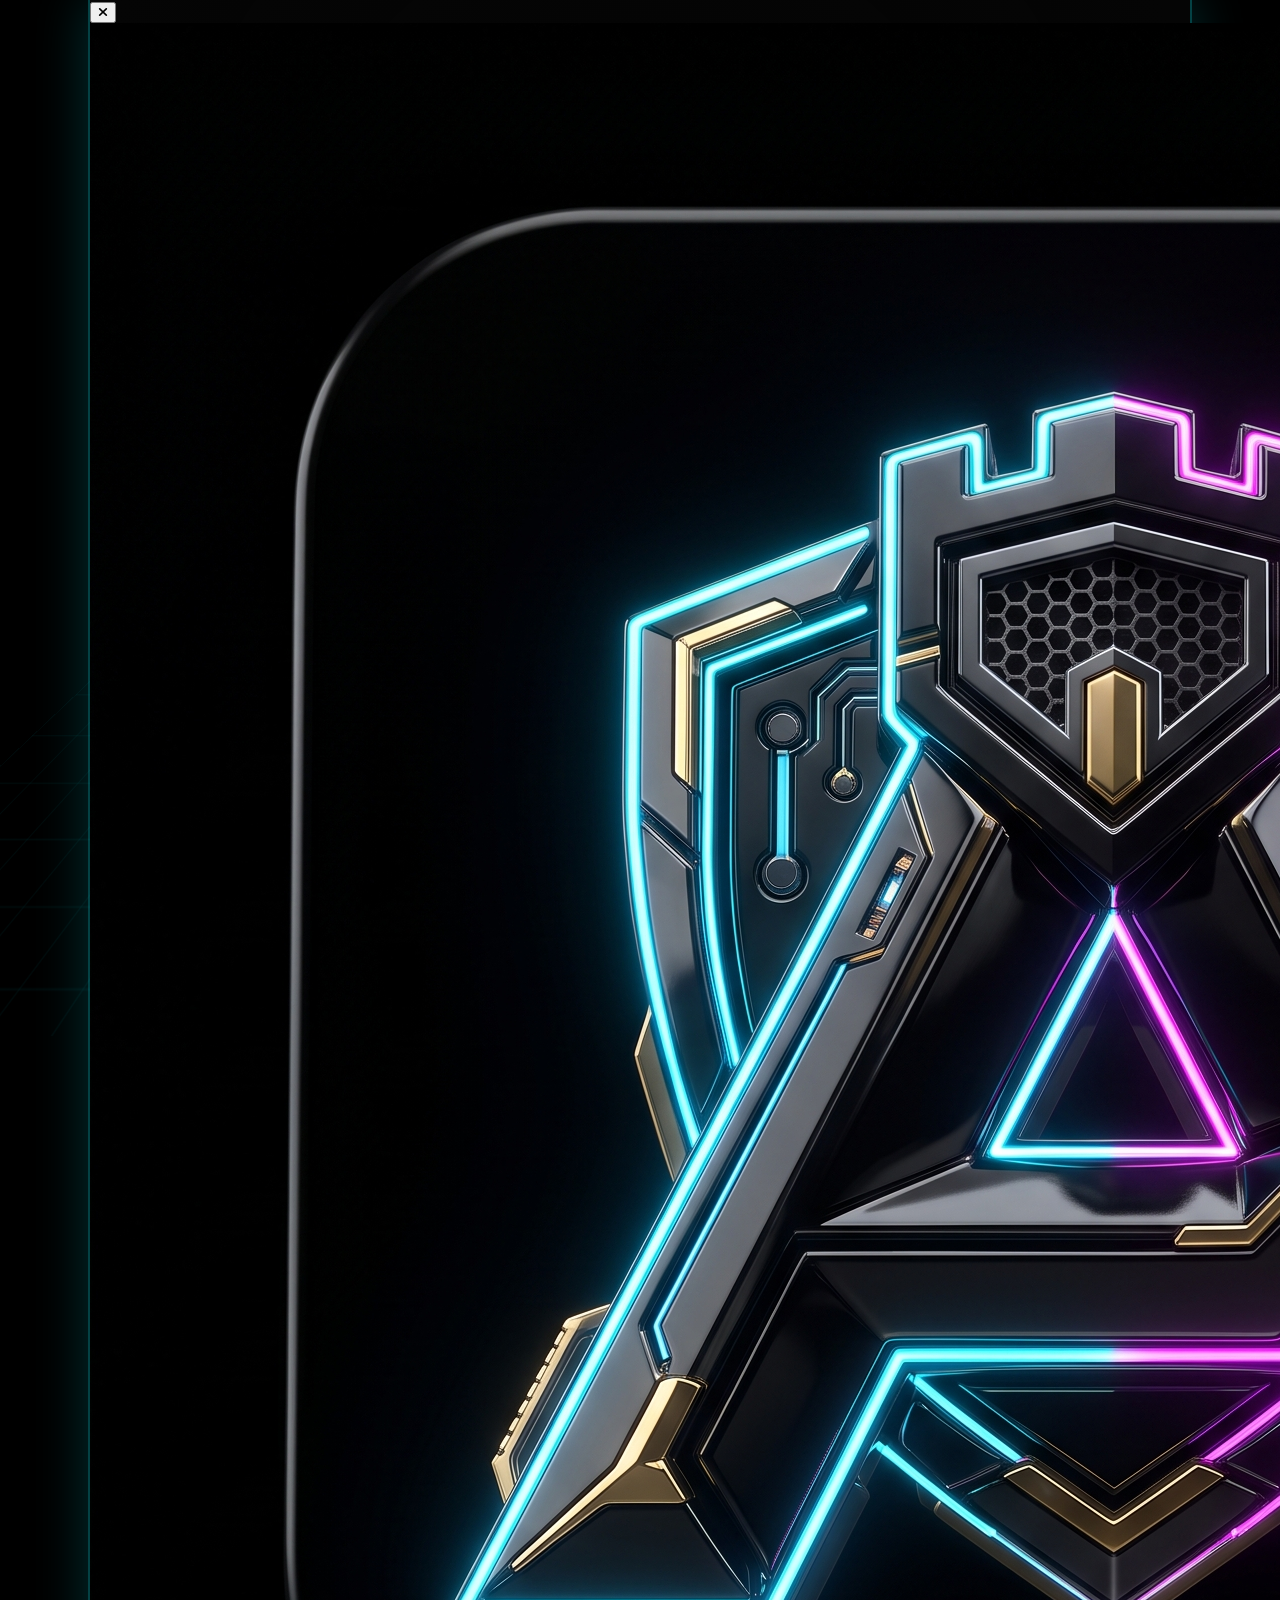
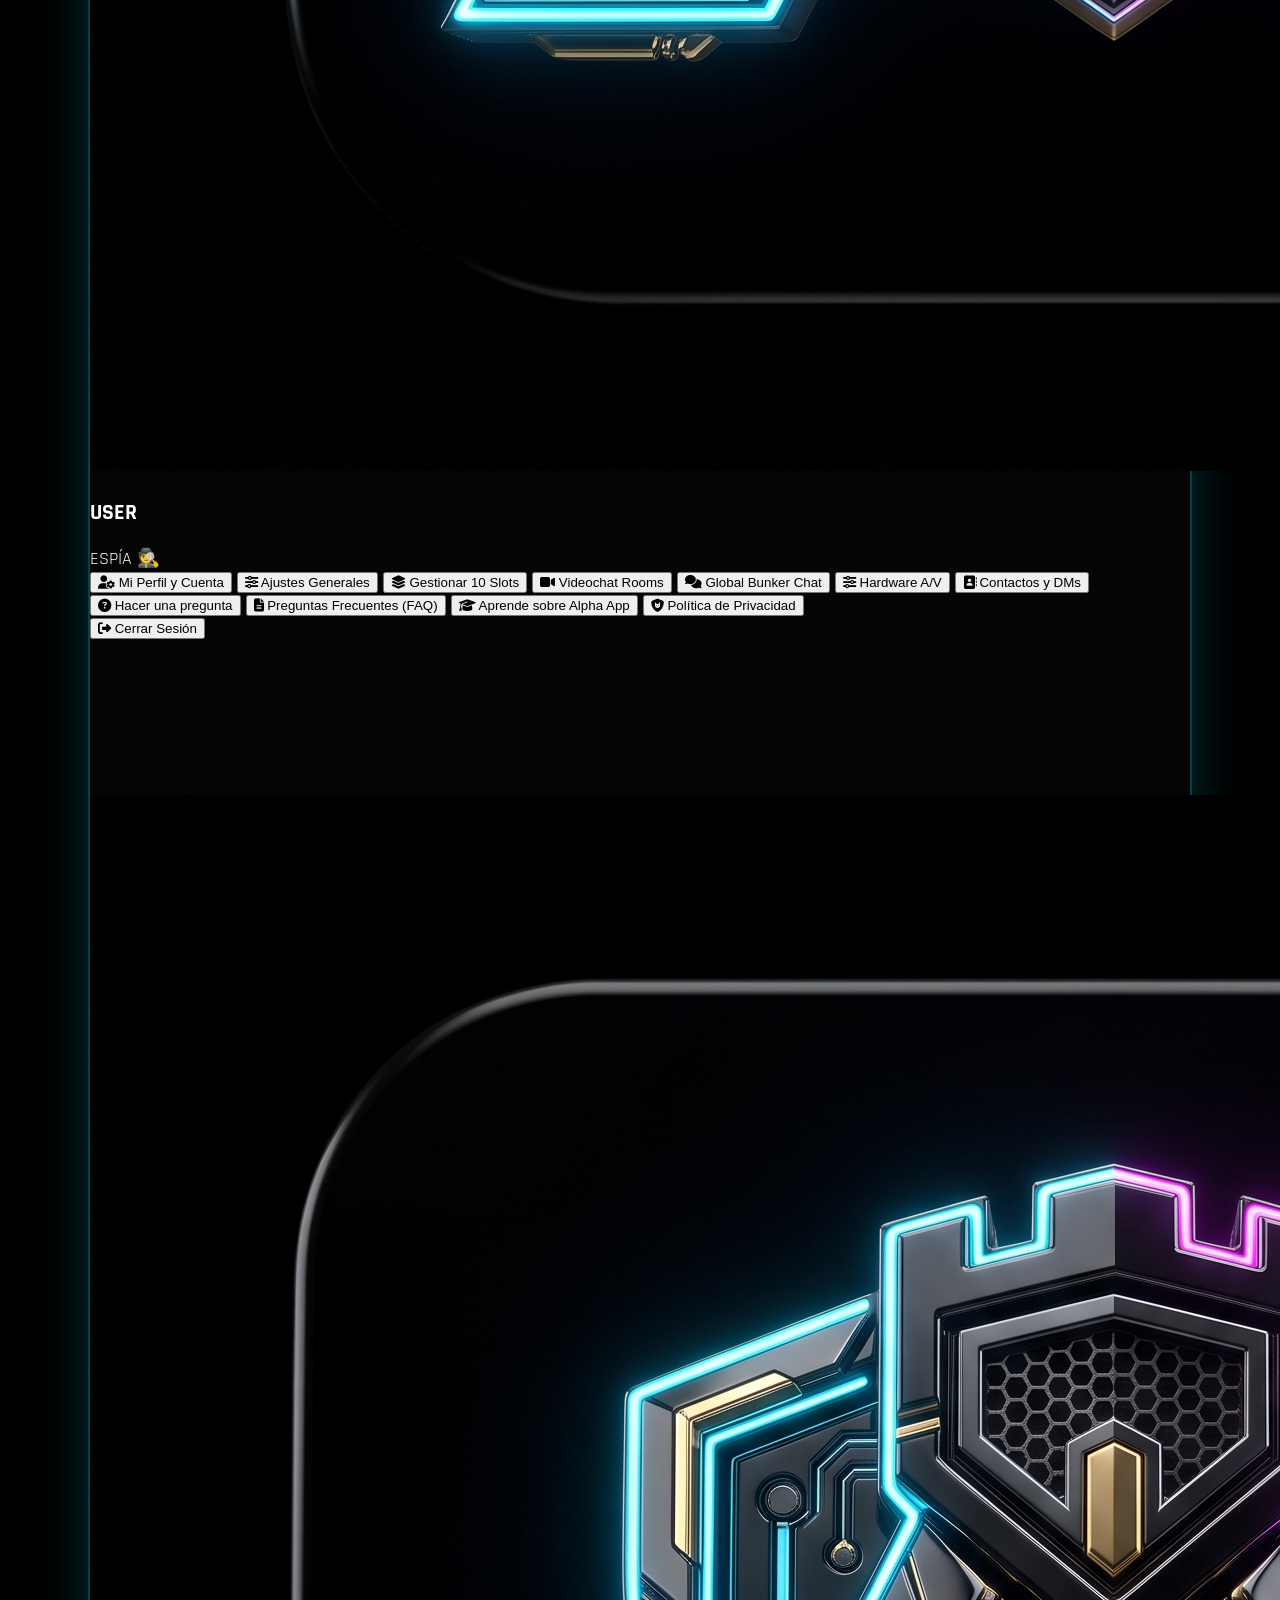
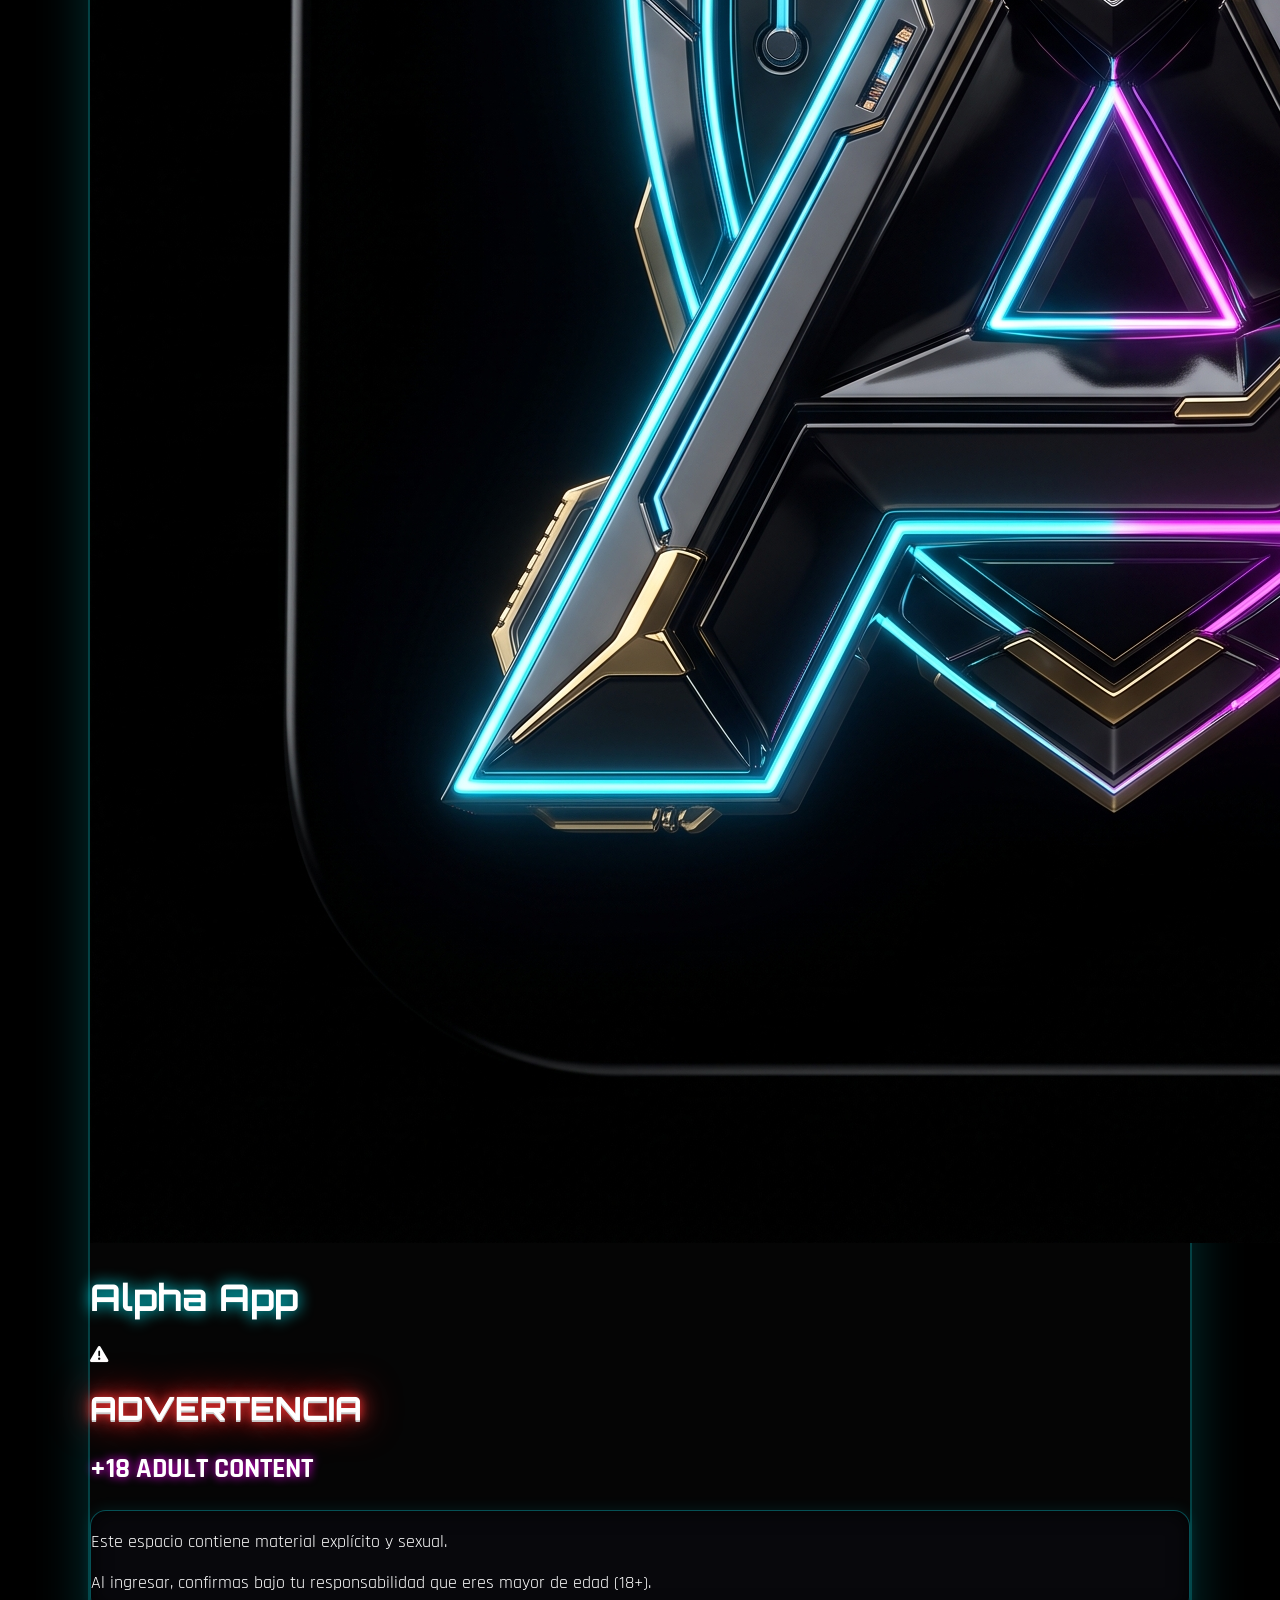
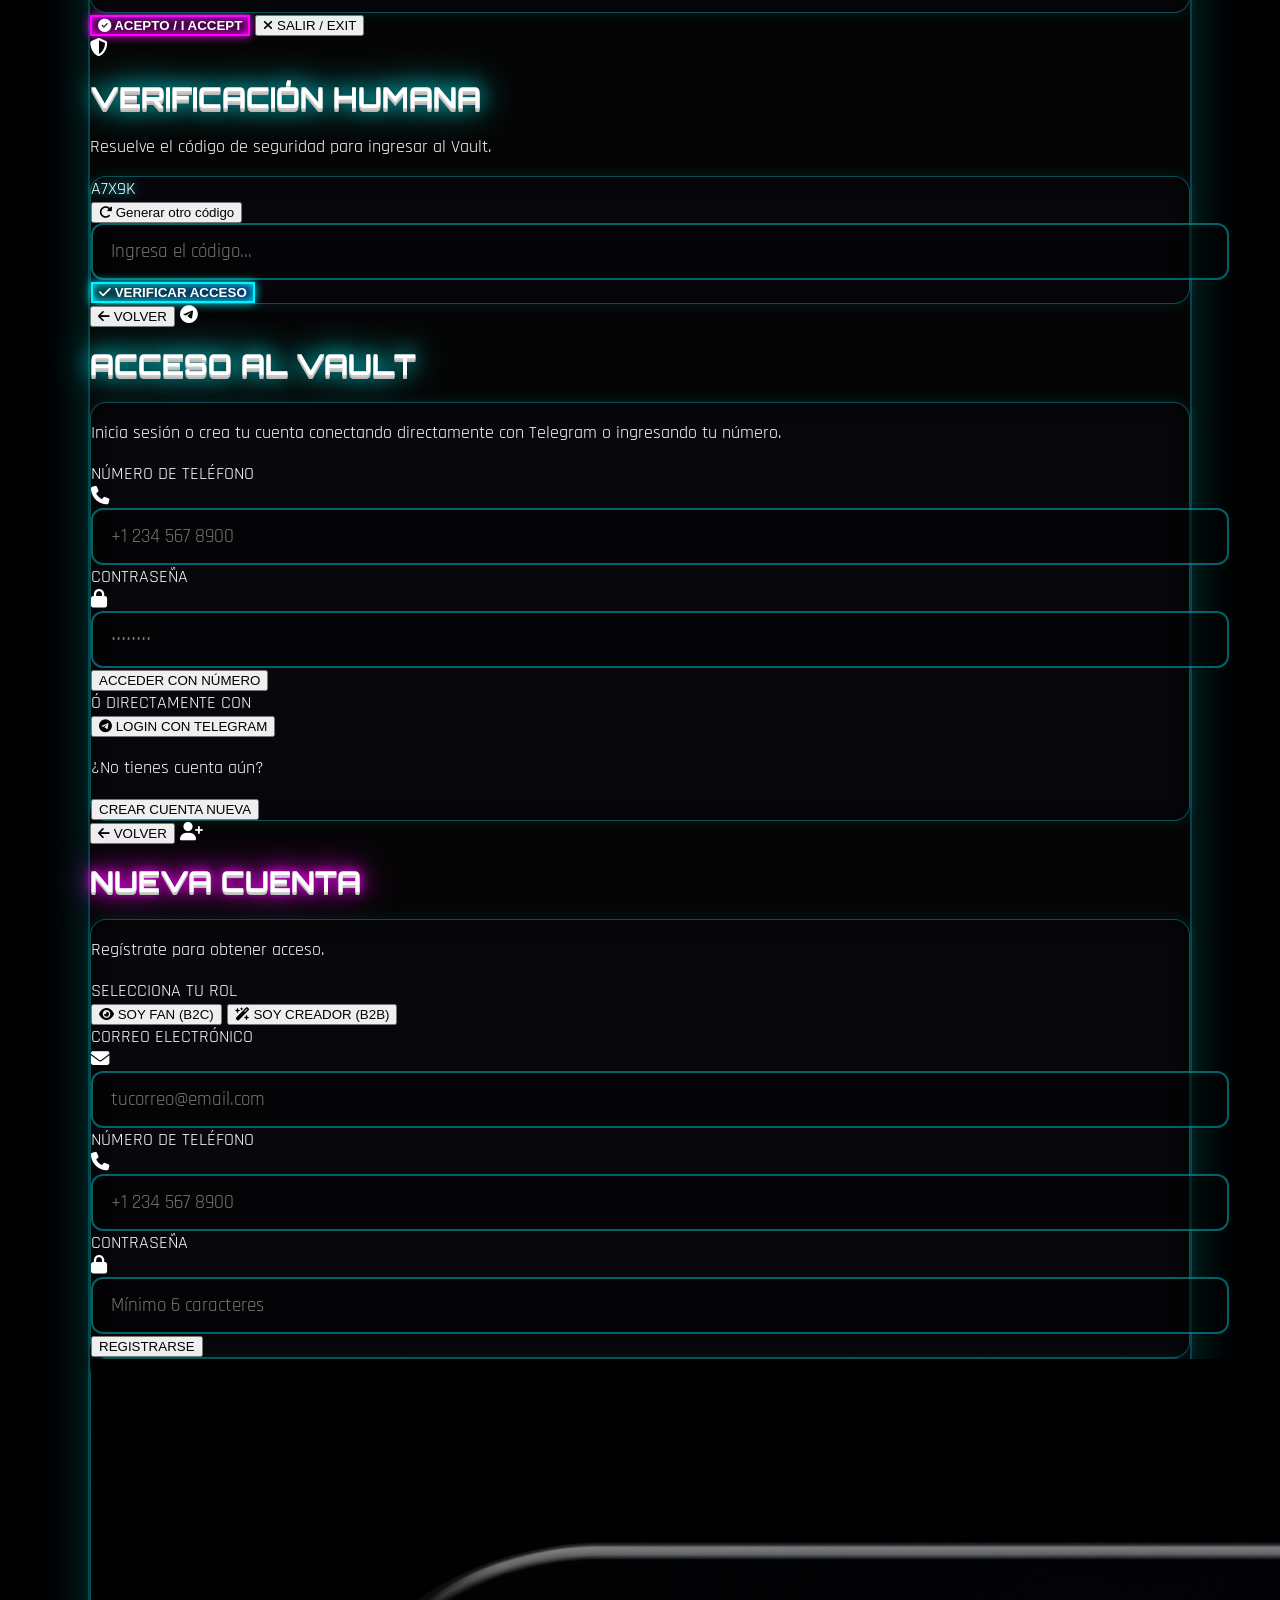
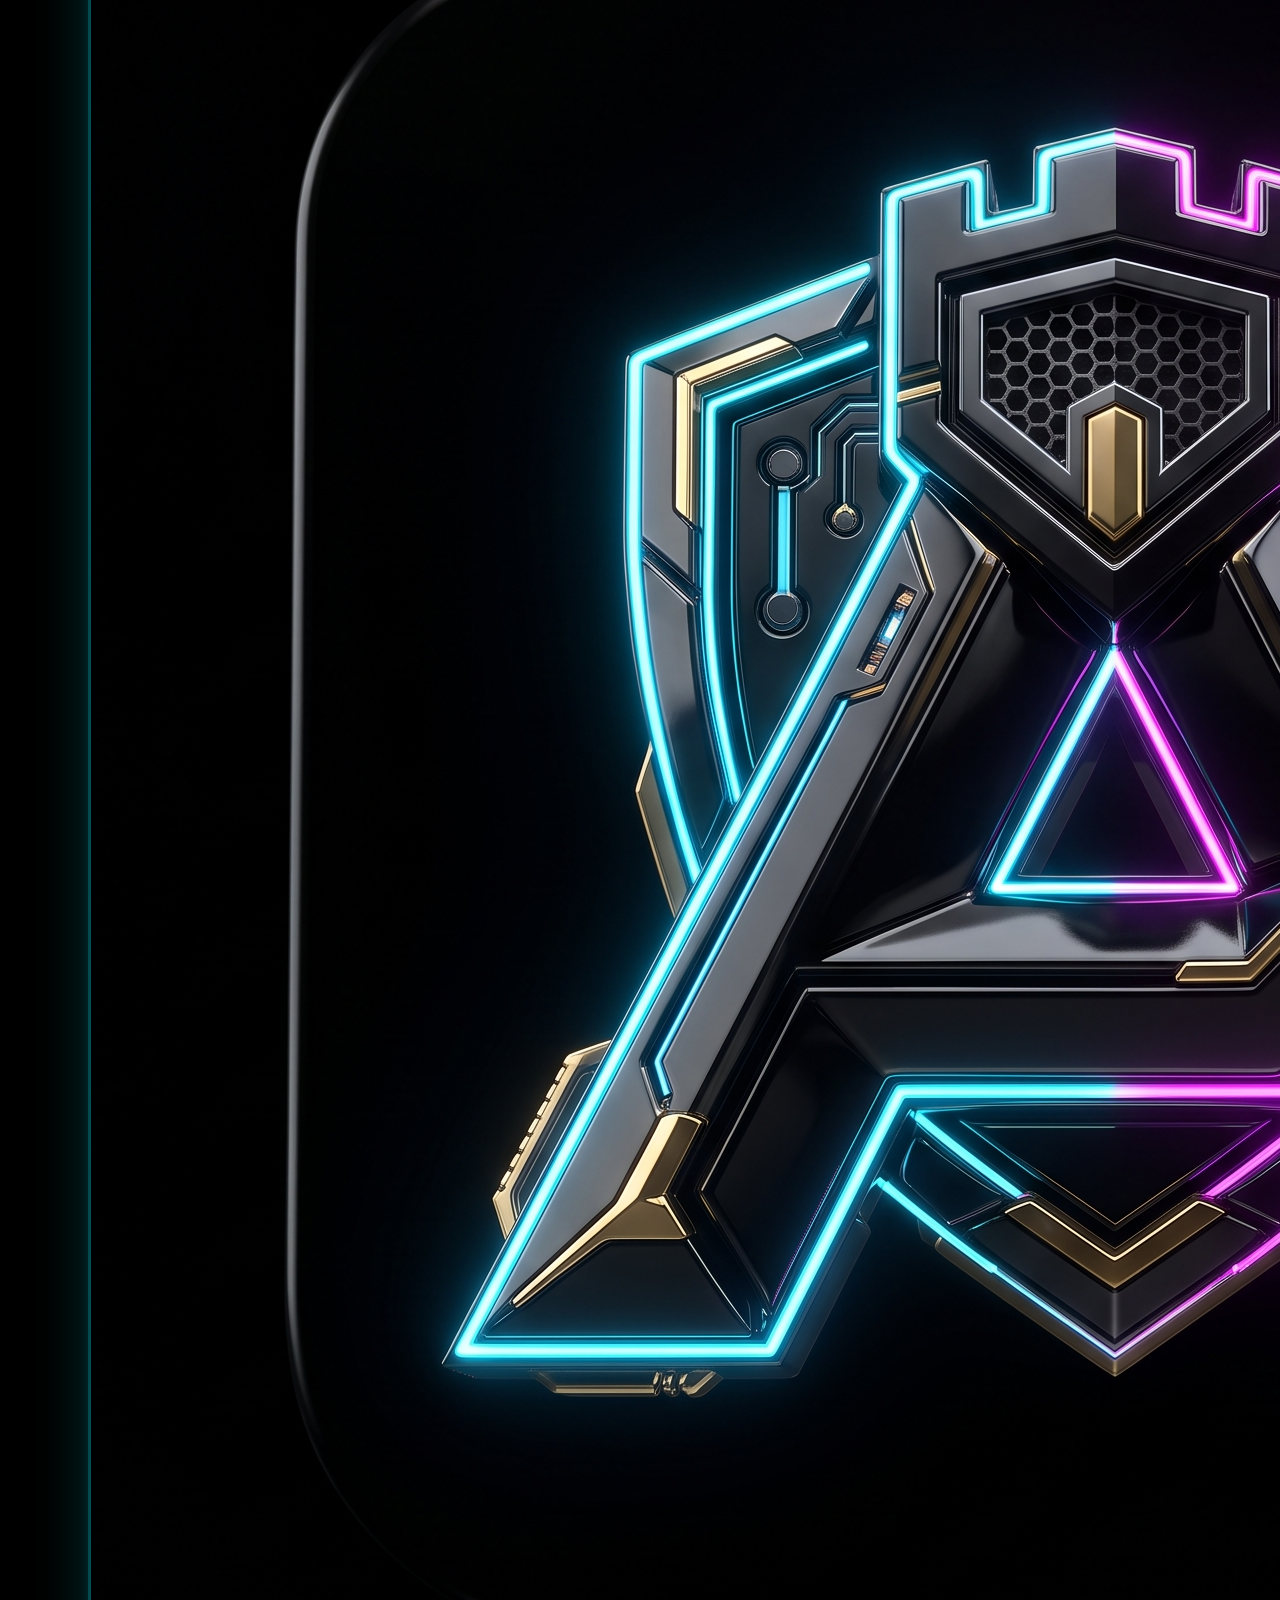
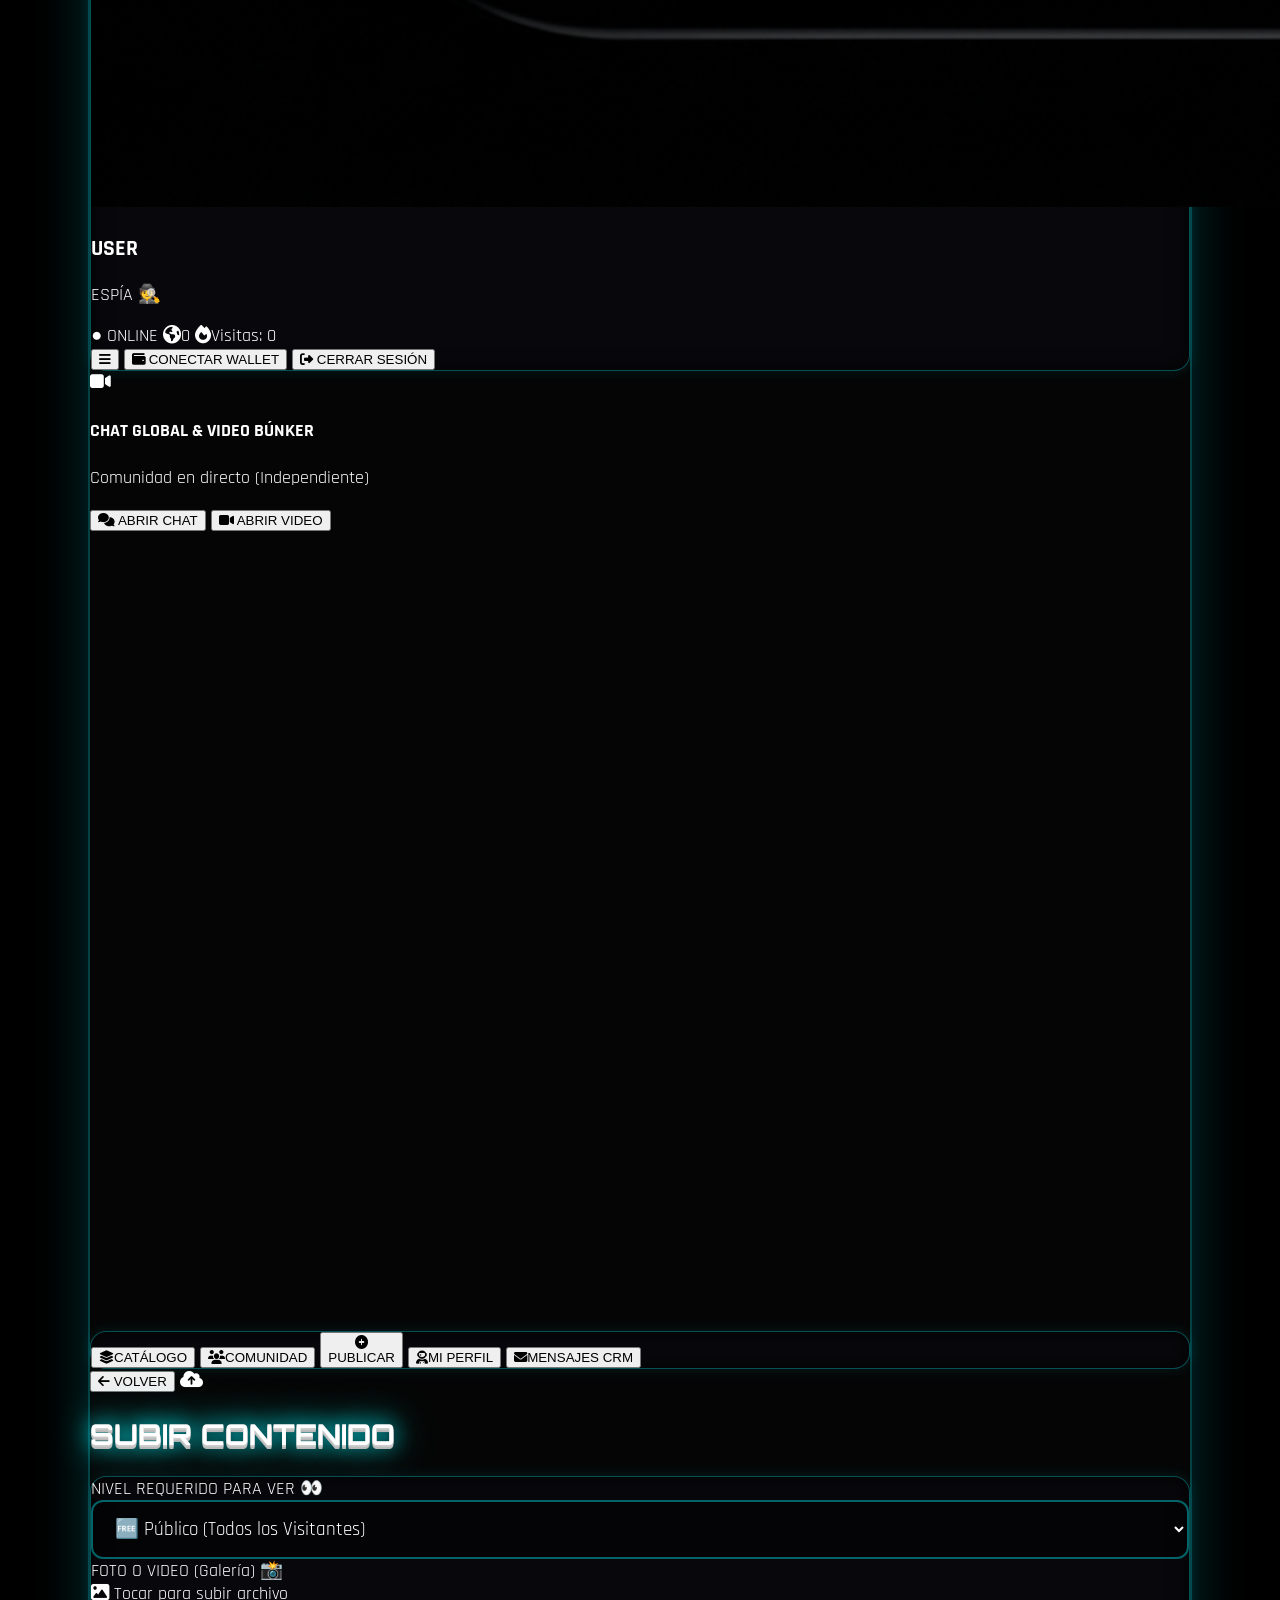
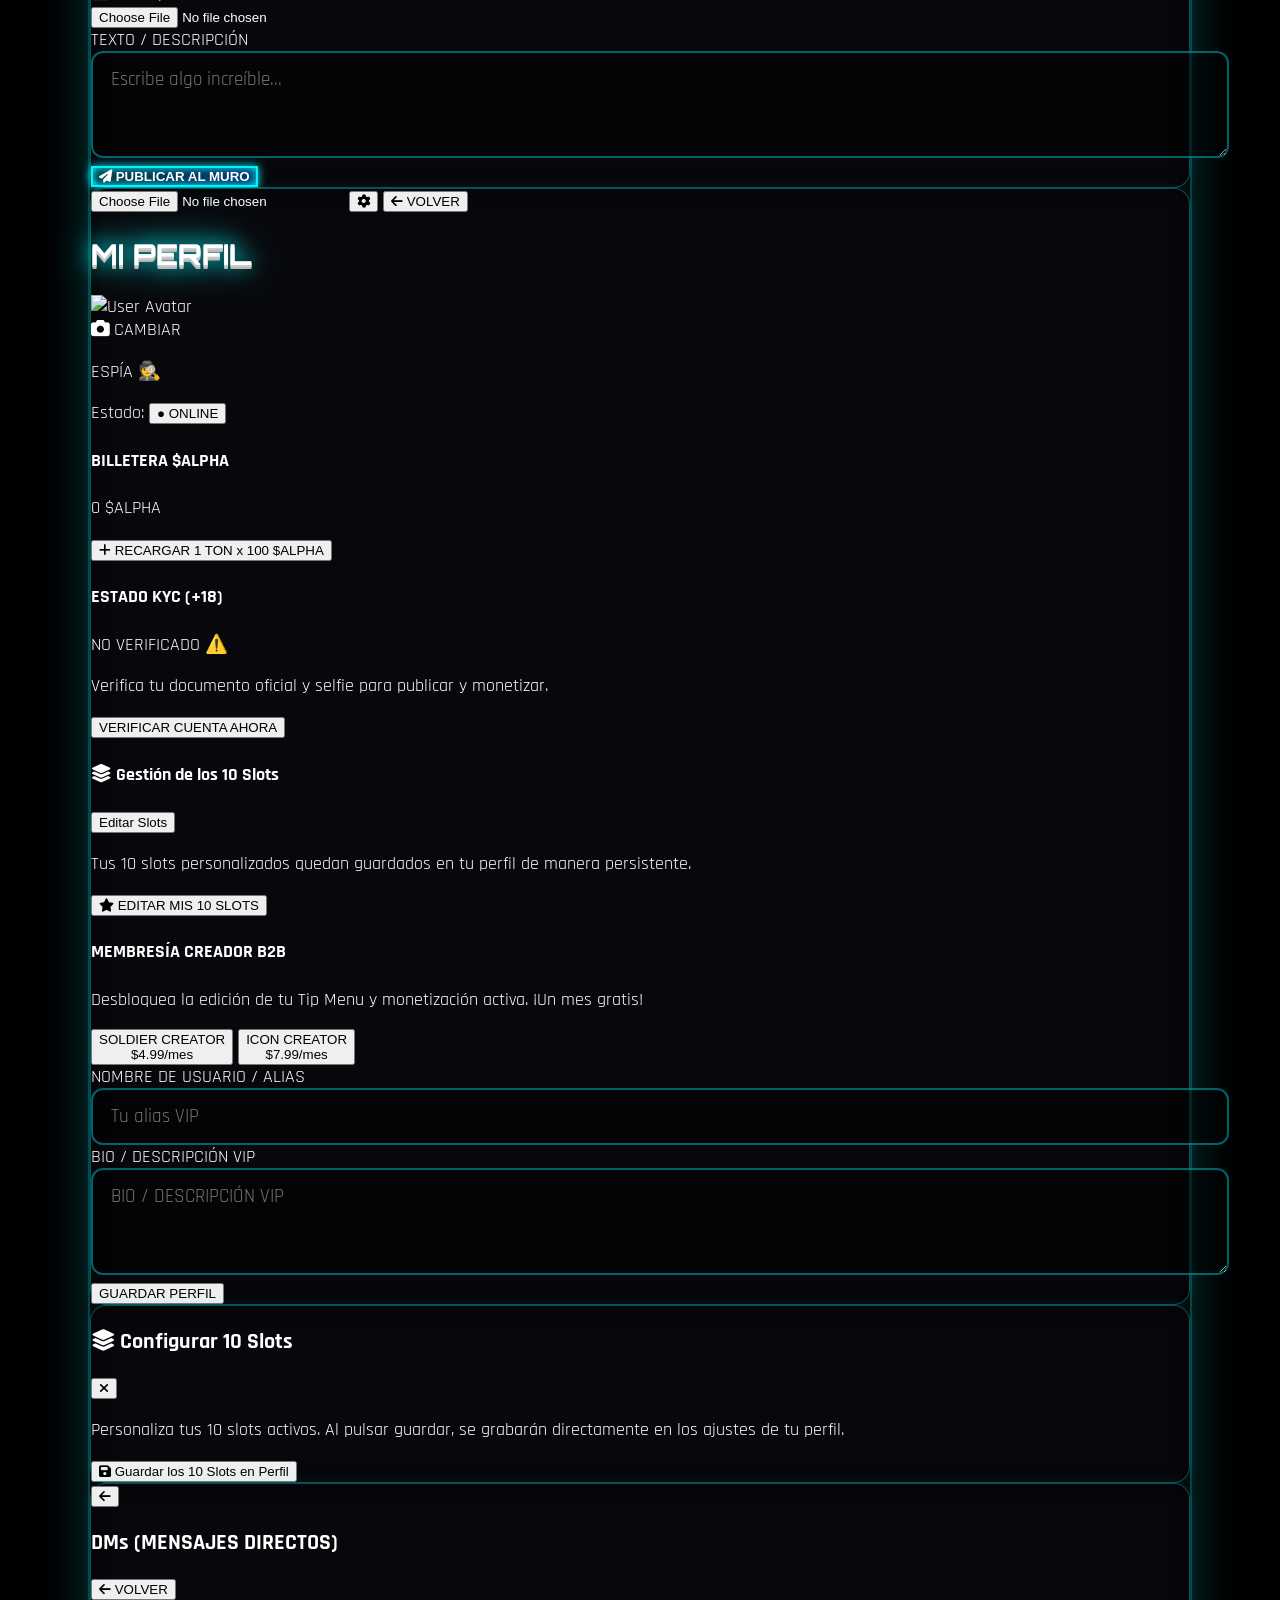
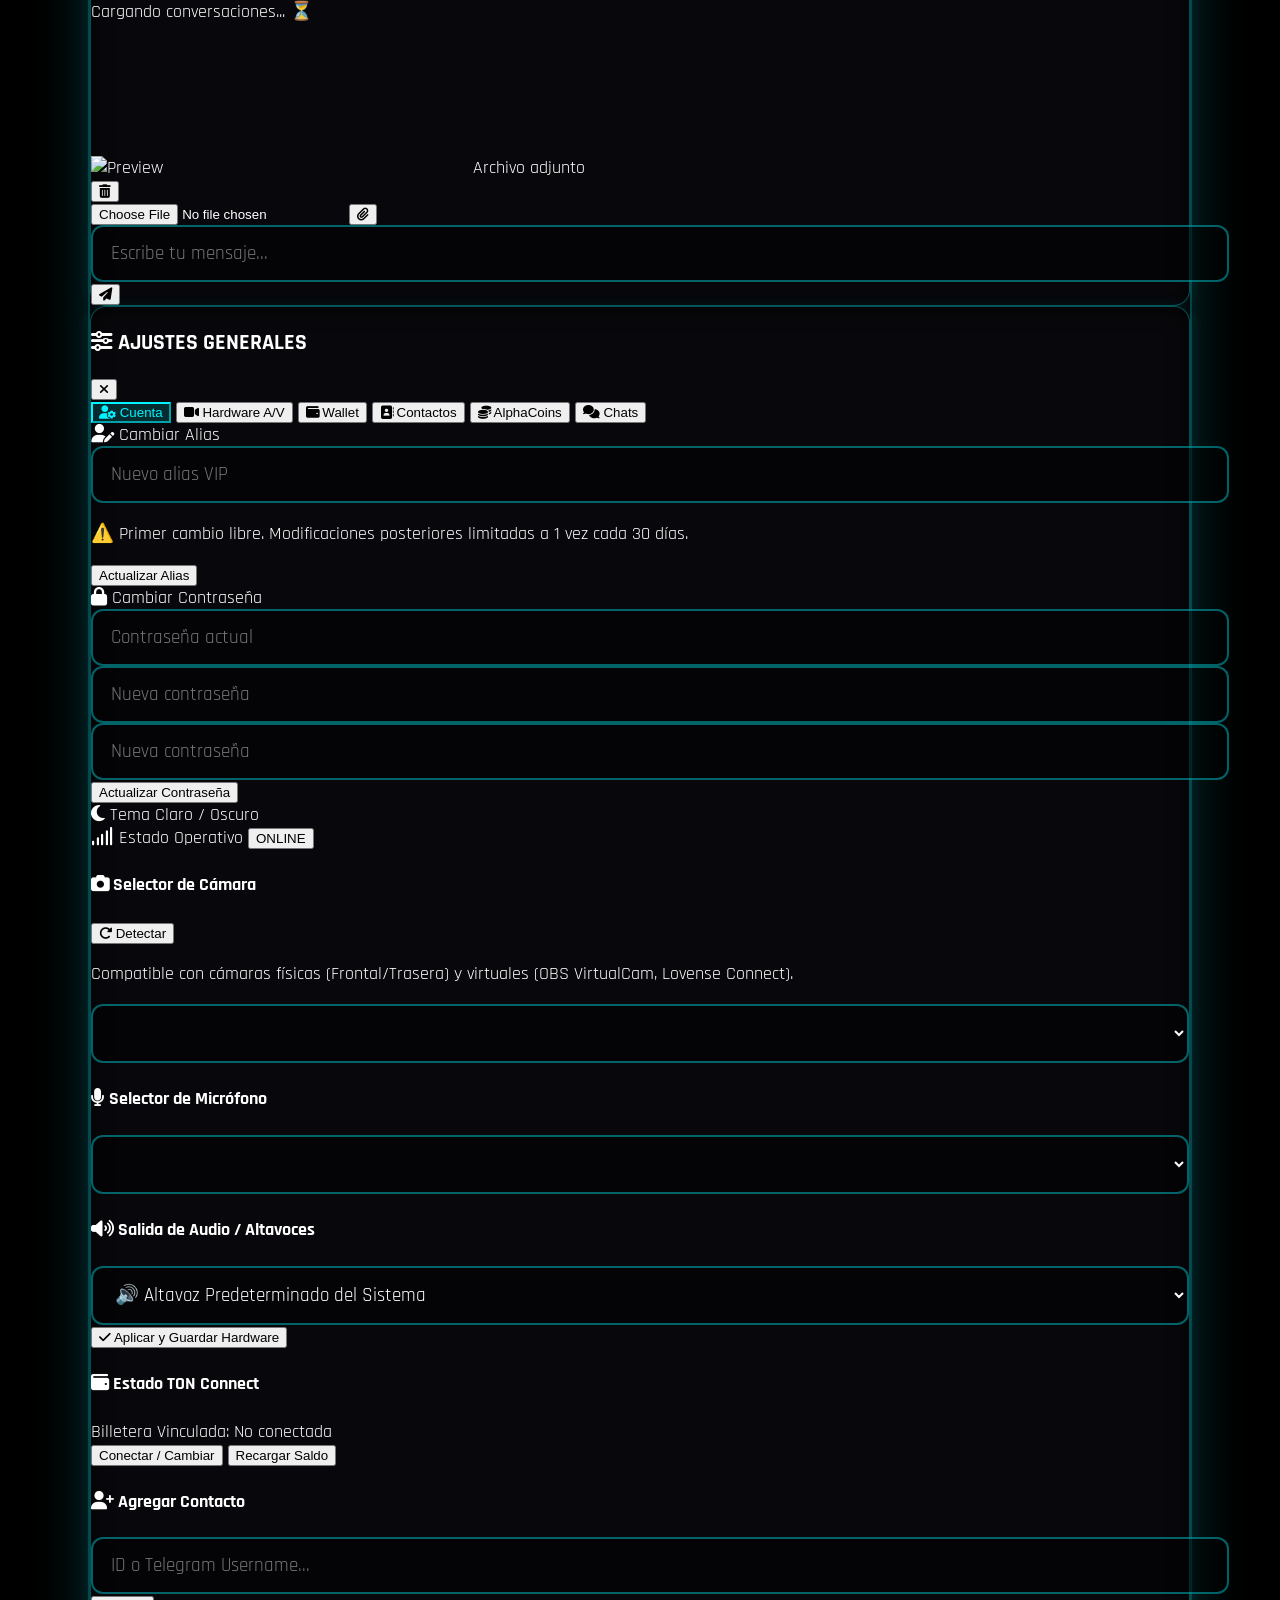
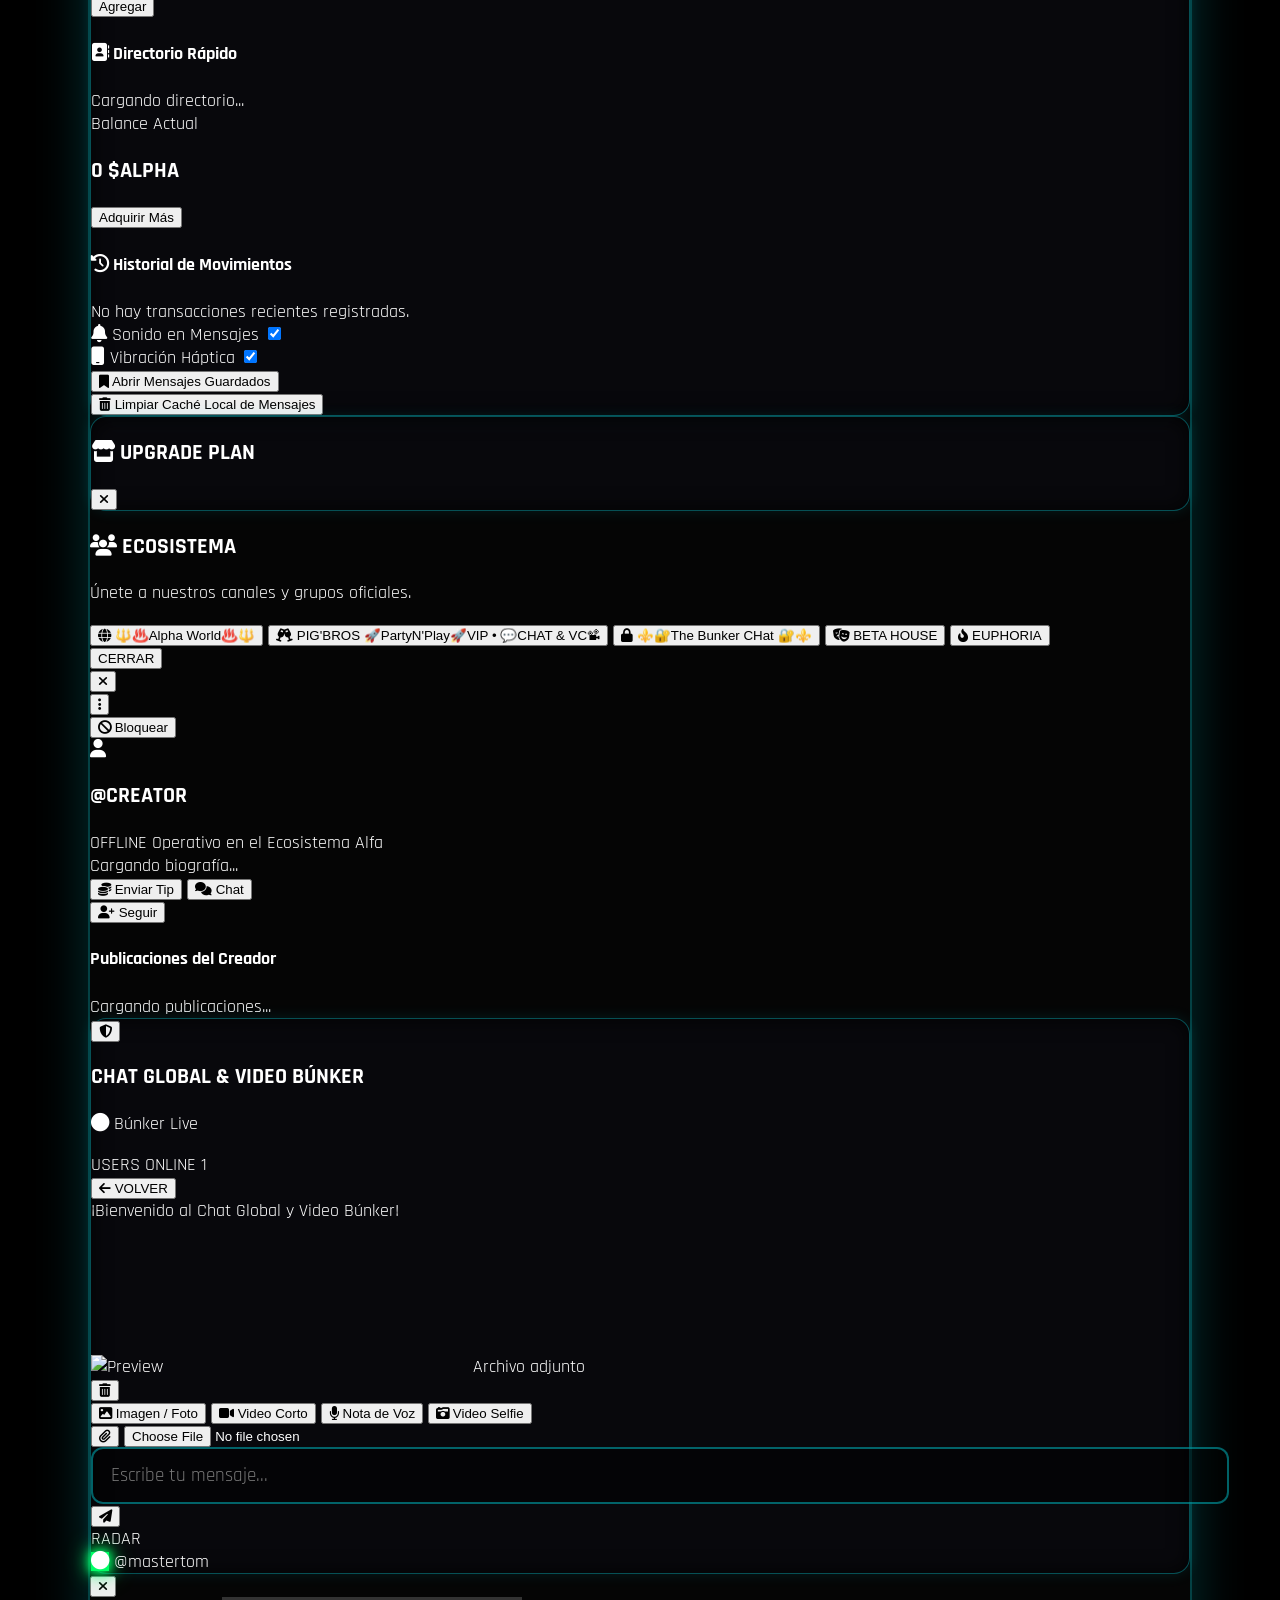
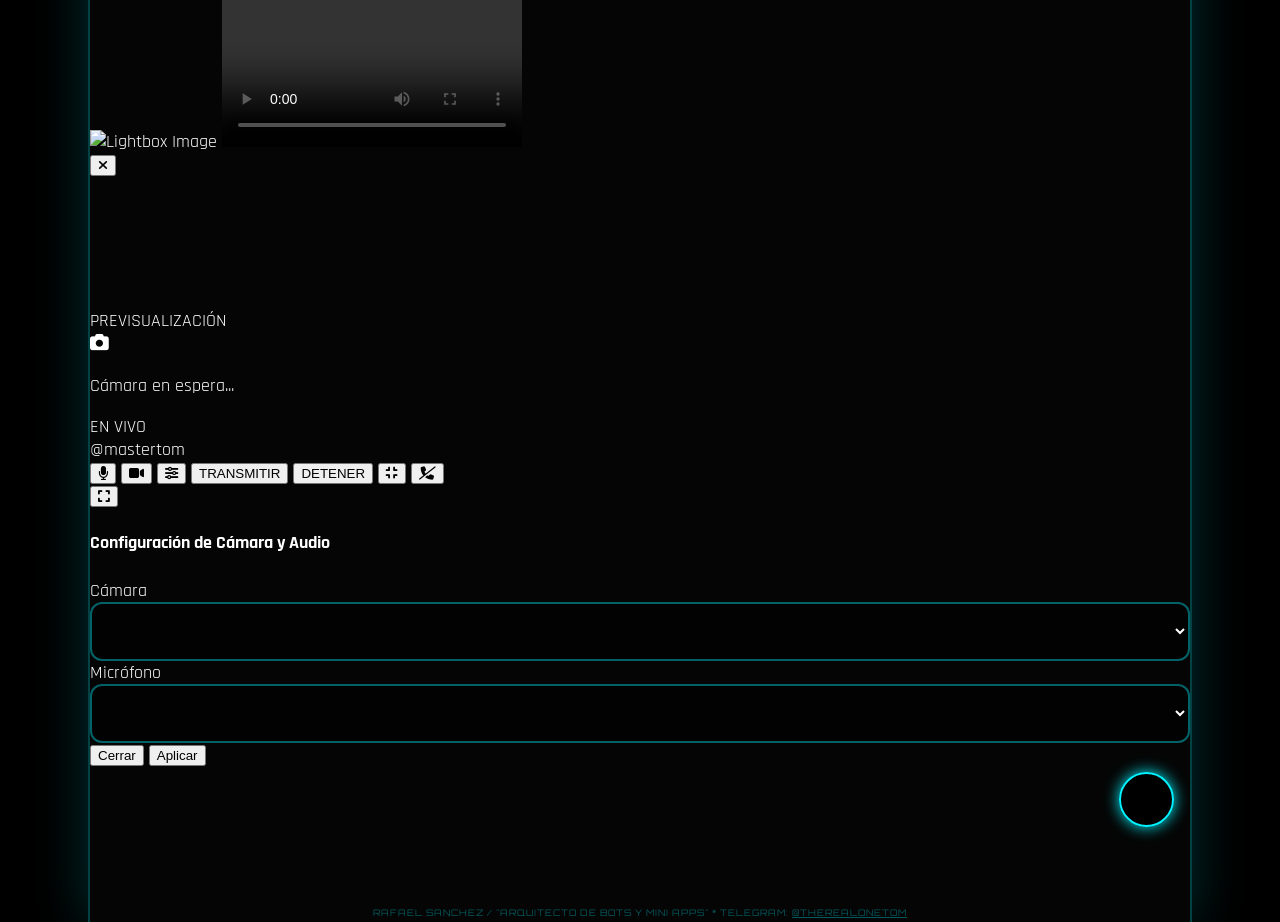
==== frontend/index.html @ 9d00acf6 "fix: reorganizar menu lateral segun orden y optimizar videochat para desktop" ====
<!DOCTYPE html>
<html lang="es">
<head>
    <meta charset="UTF-8">
    <meta name="viewport" content="width=device-width, initial-scale=1.0, maximum-scale=1.0, user-scalable=no">
    <!-- 🛡️ DESTRUCCIÓN TOTAL DE CACHÉ EN TELEGRAM -->
    <meta http-equiv="Cache-Control" content="no-cache, no-store, must-revalidate">
    <meta http-equiv="Pragma" content="no-cache">
    <meta http-equiv="Expires" content="0">
    
    <title>ALPHA APP - Hybrid Ecosystem & Vault</title>
    <script src="https://telegram.org/js/telegram-web-app.js"></script>
    <script src="https://cdn.tailwindcss.com"></script>
    <!-- 🛡️ 3D ENGINE (THREE.JS) & TONCONNECT -->
    <script src="https://cdnjs.cloudflare.com/ajax/libs/three.js/r128/three.min.js"></script>
    <script src="https://unpkg.com/@tonconnect/ui@2.0.9/dist/tonconnect-ui.min.js"></script>
    <link href="https://cdnjs.cloudflare.com/ajax/libs/font-awesome/6.4.0/css/all.min.css" rel="stylesheet">
    <link href="https://fonts.googleapis.com/css2?family=Orbitron:wght@400;700;900&family=Press+Start+2P&family=Rajdhani:wght@500;700;900&display=swap" rel="stylesheet">
    <link rel="manifest" href="manifest.json">
    <meta name="theme-color" content="#050505">
    <link rel="stylesheet" href="css/style.css">
    <style>
        video::-webkit-media-controls-download-button { display: none !important; }
        video::-internal-media-controls-overflow-button { display: none !important; }
        .no-download { -webkit-touch-callout: none; pointer-events: auto; }
        
        /* 🚀 GPU ACCELERATION & 3D FLUIDITY */
        .gpu-accelerated {
            transform: translate3d(0, 0, 0);
            will-change: transform, opacity;
            backface-visibility: hidden;
        }

        /* Brillo Neón Punto Online */
        .neon-green-dot {
            background-color: #00ff66;
            box-shadow: 0 0 10px #00ff66, 0 0 20px #00ff66;
        }

        /* 🛡️ PIP MODE STYLES (Video Arrastrable) */
        .pip-mode {
            position: fixed !important;
            width: 160px !important;
            height: 240px !important;
            bottom: 80px;
            right: 20px;
            border-radius: 16px !important;
            overflow: hidden;
            border: 2px solid #00f3ff;
            box-shadow: 0 10px 25px rgba(0, 0, 0, 0.9), 0 0 15px rgba(0, 243, 255, 0.4);
            z-index: 9999 !important;
            background-color: #000;
        }
        .pip-mode #video-drag-handle { display: flex !important; }
        .pip-mode aside { display: none !important; }
        .pip-mode #pip-controls { display: flex !important; }

        /* Estilo de pestañas de Ajustes */
        .settings-tab-active {
            border-color: #00f3ff !important;
            color: #00f3ff !important;
            background: rgba(0, 243, 255, 0.15) !important;
        }
    </style>
</head>
<body class="gpu-accelerated">
    <div class="tron-grid"></div>
    <div class="grid-fade"></div>
    <div class="watermark-footer" id="watermark-signature">
        RAFAEL SANCHEZ / "ARQUITECTO DE BOTS Y MINI APPS" * TELEGRAM: <a href="#" onclick="app.openLink('https://t.me/therealonetom'); return false;">@THEREALONETOM</a>
    </div>

    <!-- BOTÓN DE IDIOMA GLOBAL -->
    <button onclick="app.toggleLanguage()" class="fab-lang levitate z-[100] gpu-accelerated">
        <i class="fa-solid fa-language text-xl text-[#00f3ff] mb-0.5"></i>
        <span class="text-[11px] font-black text-[#00f3ff]" id="fab-lang-text">ES</span>
    </button>

    <!-- 📱 TELEGRAM-STYLE SLIDING SIDEBAR DRAWER (MENÚ LATERAL VERTICAL REORGANIZADO) -->
    <div id="sidebar-backdrop" onclick="app.closeSidebar()" class="fixed inset-0 bg-black/80 backdrop-blur-sm z-[130] opacity-0 pointer-events-none transition-opacity duration-300"></div>
    <aside id="telegram-sidebar" class="fixed inset-y-0 left-0 w-80 max-w-[85vw] bg-[#08080c] border-r-2 border-[#00f3ff] z-[135] transform -translate-x-full transition-transform duration-300 flex flex-col shadow-[0_0_35px_rgba(0,243,255,0.4)] overflow-y-auto">
        <!-- Cabecera del Sidebar (Perfil de Usuario) -->
        <div class="p-5 bg-gradient-to-b from-[#0a0a12] to-black border-b border-[#00f3ff]/30 flex flex-col items-center relative">
            <button onclick="app.closeSidebar()" class="absolute top-4 right-4 text-neutral-400 hover:text-white text-base"><i class="fa-solid fa-times"></i></button>
            <div class="relative w-20 h-20 rounded-full border-2 border-[#00f3ff] overflow-hidden mb-3 shadow-[0_0_15px_#00f3ff] bg-black">
                <img id="sidebar-avatar-img" src="assets/logo.png" onerror="this.src='https://i.postimg.cc/tYxFr9ZY/1000289059.jpg'" class="w-full h-full object-cover">
                <span class="absolute bottom-0.5 right-0.5 w-3.5 h-3.5 rounded-full neon-green-dot border-2 border-black"></span>
            </div>
            <h3 id="sidebar-name" class="font-black text-white text-base tracking-wider uppercase">USER</h3>
            <span id="sidebar-rank" class="text-[10px] font-bold text-[#ffb703] bg-[#ffb703]/20 px-2.5 py-0.5 rounded-full border border-[#ffb703]/40 mt-1">ESPÍA 🕵️</span>
        </div>

        <!-- Opciones de Navegación Vertical Reorganizadas -->
        <div class="flex-1 p-3 space-y-2">
            <!-- 1. Mi perfil y cuenta -->
            <button onclick="app.openProfile(); app.closeSidebar();" class="w-full flex items-center gap-3.5 px-4 py-3 rounded-xl bg-neutral-900/60 border border-neutral-800 hover:border-[#00f3ff] text-white transition text-xs font-bold uppercase tracking-wider">
                <i class="fa-solid fa-user-gear text-[#00f3ff] text-base w-6"></i> <span>Mi Perfil y Cuenta</span>
            </button>
            <!-- 2. Ajustes generales -->
            <button onclick="app.openSettingsModal(); app.closeSidebar();" class="w-full flex items-center gap-3.5 px-4 py-3 rounded-xl bg-neutral-900/60 border border-neutral-800 hover:border-[#00f3ff] text-white transition text-xs font-bold uppercase tracking-wider">
                <i class="fa-solid fa-sliders text-[#ff00ff] text-base w-6"></i> <span>Ajustes Generales</span>
            </button>
            <!-- 3. Gestionar 10 Slots -->
            <button onclick="app.openSlotsModal(); app.closeSidebar();" class="w-full flex items-center gap-3.5 px-4 py-3 rounded-xl bg-neutral-900/60 border border-neutral-800 hover:border-[#ffb703] text-white transition text-xs font-bold uppercase tracking-wider">
                <i class="fa-solid fa-layer-group text-[#ffb703] text-base w-6"></i> <span>Gestionar 10 Slots</span>
            </button>
            <!-- 4. Videochat Rooms -->
            <button onclick="app.openVideoRoomsModal(); app.closeSidebar();" class="w-full flex items-center gap-3.5 px-4 py-3 rounded-xl bg-neutral-900/60 border border-neutral-800 hover:border-amber-400 text-white transition text-xs font-bold uppercase tracking-wider">
                <i class="fa-solid fa-video text-amber-400 text-base w-6"></i> <span>Videochat Rooms</span>
            </button>
            <!-- 5. Global Bunker Chat -->
            <button onclick="app.openGlobalChat(); app.closeSidebar();" class="w-full flex items-center gap-3.5 px-4 py-3 rounded-xl bg-neutral-900/60 border border-neutral-800 hover:border-[#00f3ff] text-white transition text-xs font-bold uppercase tracking-wider">
                <i class="fa-solid fa-comments text-[#00f3ff] text-base w-6"></i> <span>Global Bunker Chat</span>
            </button>
            <!-- 6. Hardware A/V -->
            <button onclick="app.openAVSettings(); app.closeSidebar();" class="w-full flex items-center gap-3.5 px-4 py-3 rounded-xl bg-neutral-900/60 border border-neutral-800 hover:border-emerald-400 text-white transition text-xs font-bold uppercase tracking-wider">
                <i class="fa-solid fa-sliders text-emerald-400 text-base w-6"></i> <span>Hardware A/V</span>
            </button>
            <!-- 7. Contactos y DMs -->
            <button onclick="app.openSupport(); app.closeSidebar();" class="w-full flex items-center gap-3.5 px-4 py-3 rounded-xl bg-neutral-900/60 border border-neutral-800 hover:border-[#ff00ff] text-white transition text-xs font-bold uppercase tracking-wider">
                <i class="fa-solid fa-address-book text-[#ff00ff] text-base w-6"></i> <span>Contactos y DMs</span>
            </button>

            <!-- Separador de secciones -->
            <div class="border-t border-neutral-800 my-2 pt-2"></div>

            <!-- 8. Hacer una pregunta -->
            <button onclick="app.openSupport(); app.closeSidebar();" class="w-full flex items-center gap-3.5 px-4 py-2.5 rounded-xl bg-neutral-900/40 border border-neutral-800 hover:border-cyan-400 text-neutral-300 transition text-[11px] font-bold uppercase tracking-wider">
                <i class="fa-solid fa-circle-question text-cyan-400 text-sm w-5"></i> <span>Hacer una pregunta</span>
            </button>
            <!-- 9. Preguntas frecuentes (FAQ) -->
            <button onclick="app.openLink('https://t.me/therealonetom'); app.closeSidebar();" class="w-full flex items-center gap-3.5 px-4 py-2.5 rounded-xl bg-neutral-900/40 border border-neutral-800 hover:border-cyan-400 text-neutral-300 transition text-[11px] font-bold uppercase tracking-wider">
                <i class="fa-solid fa-file-lines text-cyan-400 text-sm w-5"></i> <span>Preguntas Frecuentes (FAQ)</span>
            </button>
            <!-- 10. Aprende sobre Alpha App -->
            <button onclick="app.openLink('https://t.me/therealonetom'); app.closeSidebar();" class="w-full flex items-center gap-3.5 px-4 py-2.5 rounded-xl bg-neutral-900/40 border border-neutral-800 hover:border-cyan-400 text-neutral-300 transition text-[11px] font-bold uppercase tracking-wider">
                <i class="fa-solid fa-graduation-cap text-cyan-400 text-sm w-5"></i> <span>Aprende sobre Alpha App</span>
            </button>
            <!-- 11. Política de privacidad -->
            <button onclick="app.openLink('https://t.me/therealonetom'); app.closeSidebar();" class="w-full flex items-center gap-3.5 px-4 py-2.5 rounded-xl bg-neutral-900/40 border border-neutral-800 hover:border-cyan-400 text-neutral-300 transition text-[11px] font-bold uppercase tracking-wider">
                <i class="fa-solid fa-shield-cat text-cyan-400 text-sm w-5"></i> <span>Política de Privacidad</span>
            </button>
        </div>

        <div class="p-4 border-t border-neutral-800 bg-black/40">
            <button onclick="app.logout(); app.closeSidebar();" class="w-full bg-red-950/40 border border-red-800 text-red-300 py-3 rounded-xl font-black text-xs uppercase tracking-wider flex items-center justify-center gap-2 hover:bg-red-900/40 transition">
                <i class="fa-solid fa-right-from-bracket"></i> <span>Cerrar Sesión</span>
            </button>
        </div>
    </aside>

    <!-- 🛡️ 1. VIEW 0: SPLASH SCREEN 3D ("Alpha App") -->
    <div id="view-splash" class="fixed inset-0 z-[9999] bg-black flex flex-col items-center justify-center transition-opacity duration-1000 gpu-accelerated">
        <div id="splash-3d-container" class="relative w-44 h-44 mb-6 flex items-center justify-center">
            <canvas id="splash-3d-canvas" class="absolute inset-0 w-full h-full pointer-events-none"></canvas>
            <img src="./assets/logo.png" onerror="this.src='https://i.postimg.cc/tYxFr9ZY/1000289059.jpg'" class="w-32 h-32 object-cover rounded-full shadow-[0_0_35px_#00f3ff] animate-pulse relative z-10">
        </div>
        <h1 class="text-3xl font-black text-[#00f3ff] tracking-widest uppercase" style="font-family: 'Orbitron', sans-serif; text-shadow: 0 0 15px #00f3ff;">Alpha App</h1>
        <div class="mt-8 flex items-center justify-center gap-2">
            <div class="w-3 h-3 bg-[#ff00ff] rounded-full animate-bounce"></div>
            <div class="w-3 h-3 bg-[#00f3ff] rounded-full animate-bounce" style="animation-delay: 0.2s"></div>
            <div class="w-3 h-3 bg-[#ffb703] rounded-full animate-bounce" style="animation-delay: 0.4s"></div>
        </div>
    </div>

    <!-- 🛡️ 2. VIEW -1: AGE CONSENT (+18) -->
    <div id="view-consent" class="hidden min-h-screen flex flex-col items-center justify-center p-6 relative z-10 transition-opacity duration-500 gpu-accelerated">
        <i class="fa-solid fa-triangle-exclamation text-8xl text-[#ff3333] mb-6 drop-shadow-[0_0_20px_#ff3333] levitate"></i>
        <h1 id="txt-warn-title" class="text-3d-red text-4xl text-center mb-3 leading-tight font-black">ADVERTENCIA</h1>
        <h2 id="txt-warn-sub" class="text-2xl text-[#ff00ff] font-extrabold tracking-[0.2em] mb-8 text-center" style="text-shadow: 0 0 10px #ff00ff;">+18 ADULT CONTENT</h2>
        <div class="glass-panel p-6 mb-8 max-w-sm text-center border-[#ff3333]">
            <p id="txt-warn-p1" class="text-base text-gray-200 mb-4 font-semibold">Este espacio contiene material explícito y sexual.</p>
            <p id="txt-warn-p2" class="text-base text-gray-300 font-medium">Al ingresar, confirmas bajo tu responsabilidad que eres mayor de edad (18+) y consientes visualizar este contenido (Safe Harbor Compliance).</p>
        </div>
        <div class="w-full max-w-sm space-y-4">
            <button onclick="app.acceptConsent()" class="w-full btn-neon-magenta py-4 rounded-xl text-2xl font-black uppercase tracking-wider levitate">
                <i class="fa-solid fa-check-circle mr-2"></i> <span id="btn-accept-text">ACEPTO / I ACCEPT</span>
            </button>
            <button onclick="app.exitApp()" class="w-full bg-transparent border-2 border-gray-600 text-gray-300 py-3.5 rounded-xl font-bold uppercase transition hover:text-white hover:border-white text-lg">
                <i class="fa-solid fa-times mr-2"></i> <span id="btn-exit-text">SALIR / EXIT</span>
            </button>
        </div>
    </div>

    <!-- 🛡️ 3. VIEW -0.5: CAPTCHA OBLIGATORIO -->
    <div id="view-captcha" class="hidden min-h-screen flex flex-col items-center justify-center p-6 relative z-10 transition-opacity duration-500 gpu-accelerated">
        <i class="fa-solid fa-shield-halved text-7xl text-[#00f3ff] mb-4 drop-shadow-[0_0_15px_#00f3ff] levitate"></i>
        <h1 id="txt-cap-title" class="text-3d-cyan text-3xl text-center mb-3 leading-tight font-black">VERIFICACIÓN HUMANA</h1>
        <p id="txt-cap-desc" class="text-sm text-gray-300 text-center mb-6 font-medium">Resuelve el código de seguridad para ingresar al Vault.</p>
        <div class="glass-panel p-6 w-full max-w-sm text-center border-[#00f3ff]">
            <div id="captcha-display" class="bg-black border-2 border-dashed border-[#00f3ff] py-4 rounded-xl text-3xl font-black text-[#00f3ff] tracking-[0.4em] mb-4 select-none" style="text-shadow: 0 0 10px #00f3ff;">A7X9K</div>
            <button onclick="app.generateCaptcha()" class="text-xs text-gray-400 hover:text-white underline mb-6 block mx-auto">
                <i class="fa-solid fa-rotate-right mr-1"></i> <span id="btn-new-code">Generar otro código</span>
            </button>
            <div class="mb-5">
                <input type="text" id="captcha-input" placeholder="Ingresa el código..." class="cyber-input text-center uppercase tracking-widest text-lg" maxlength="5">
            </div>
            <button onclick="app.verifyCaptcha()" class="w-full btn-neon-cyan py-4 rounded-xl font-black text-lg uppercase tracking-wider levitate">
                <i class="fa-solid fa-check mr-2"></i> <span id="btn-verify-text">VERIFICAR ACCESO</span>
            </button>
        </div>
    </div>

    <!-- VIEW 0: LOGIN -->
    <div id="view-login" class="hidden min-h-screen flex flex-col items-center justify-center p-6 relative z-10 transition-opacity duration-500 gpu-accelerated">
        <button onclick="app.switchView('consent')" class="absolute top-6 left-6 text-[#00f3ff] border border-[#00f3ff] rounded-full px-4 py-2 flex items-center hover:bg-[rgba(0,243,255,0.1)] transition text-sm font-bold z-50">
            <i class="fa-solid fa-arrow-left mr-2"></i> <span class="btn-back-text">VOLVER</span>
        </button>
        <i class="fa-brands fa-telegram text-7xl text-[#00f3ff] mb-4 drop-shadow-[0_0_15px_#00f3ff] levitate"></i>
        <h1 id="txt-login-title" class="text-3d-cyan text-4xl text-center mb-6 leading-tight font-black">ACCESO AL VAULT</h1>
        <div class="glass-panel p-6 w-full max-w-sm">
            <p id="txt-login-desc" class="text-sm text-gray-200 text-center mb-5 font-medium">Inicia sesión con tu teléfono, contraseña o redes.</p>
            
            <div class="mb-4">
                <label id="lbl-phone" class="block text-xs text-[#00f3ff] mb-1 font-bold tracking-wider uppercase">NÚMERO DE TELÉFONO</label>
                <div class="relative">
                    <i class="fa-solid fa-phone absolute left-4 top-1/2 transform -translate-y-1/2 text-[#00f3ff]"></i>
                    <input type="tel" id="phone-input" placeholder="+1 234 567 8900" class="cyber-input pl-11 text-base">
                </div>
            </div>

            <div class="mb-4">
                <label id="lbl-login-pwd" class="block text-xs text-[#00f3ff] mb-1 font-bold tracking-wider uppercase">CONTRASEÑA</label>
                <div class="relative">
                    <i class="fa-solid fa-lock absolute left-4 top-1/2 transform -translate-y-1/2 text-[#00f3ff]"></i>
                    <input type="password" id="login-password" placeholder="••••••••" class="cyber-input pl-11 text-base">
                </div>
            </div>

            <button onclick="app.loginWithPhone()" id="btn-phone-text" class="w-full bg-transparent border-2 border-[#00f3ff] text-[#00f3ff] py-3.5 rounded-xl font-black text-base uppercase hover:bg-[rgba(0,243,255,0.1)] transition-colors mb-3">ACCEDER AL VAULT</button>
            
            <div class="flex items-center my-3">
                <div class="flex-grow border-t border-gray-700"></div>
                <span id="txt-or-direct" class="mx-3 text-gray-400 text-xs font-bold">Ó DIRECTAMENTE CON</span>
                <div class="flex-grow border-t border-gray-700"></div>
            </div>

            <button onclick="app.loginWithTelegram()" class="w-full flex items-center justify-center gap-3 bg-[#2481cc] text-white py-3.5 rounded-xl font-bold text-sm shadow-[0_0_15px_rgba(36,129,204,0.5)] levitate active:scale-95 transition-transform">
                <i class="fa-brands fa-telegram text-xl"></i> <span id="btn-tg-text">LOGIN CON TELEGRAM</span>
            </button>

            <div class="mt-5 text-center">
                <p id="txt-no-account" class="text-xs text-gray-300 mb-1 font-medium">¿No tienes cuenta aún?</p>
                <button onclick="app.switchView('register')" id="btn-create-acc" class="text-sm font-bold text-[#ff00ff] hover:text-white transition border-b border-[#ff00ff] hover:border-white pb-0.5">CREAR CUENTA NUEVA</button>
            </div>
        </div>
    </div> 

    <!-- VIEW 0.5: REGISTRATION -->
    <div id="view-register" class="hidden min-h-screen flex flex-col items-center justify-center p-6 relative z-10 transition-opacity duration-500 gpu-accelerated">
        <button onclick="app.switchView('login')" class="absolute top-6 left-6 text-[#ff00ff] border border-[#ff00ff] rounded-full px-4 py-2 flex items-center hover:bg-[rgba(255,0,255,0.1)] transition text-sm font-bold z-50">
            <i class="fa-solid fa-arrow-left mr-2"></i> <span class="btn-back-text">VOLVER</span>
        </button>
        <i class="fa-solid fa-user-plus text-6xl text-[#ff00ff] mb-3 drop-shadow-[0_0_15px_#ff00ff] levitate"></i>
        <h1 id="txt-reg-title" class="text-3d-magenta text-3xl text-center mb-4 leading-tight font-black">NUEVA CUENTA</h1>
        
        <div class="glass-panel p-6 w-full max-w-sm">
            <p id="txt-reg-desc" class="text-xs text-gray-200 text-center mb-4 font-medium">Elige tu rol e ingresa tus credenciales de acceso.</p>
            
            <label id="lbl-reg-role" class="block text-xs text-[#ff00ff] mb-2 font-bold tracking-wider uppercase text-center">TIPO DE CUENTA</label>
            <div class="grid grid-cols-2 gap-2 mb-4">
                <button type="button" id="reg-role-fan" onclick="app.setRegisterRole('fan')" class="py-2.5 px-3 rounded-xl border-2 border-[#ff00ff] bg-[#ff00ff]/20 text-white font-black text-xs uppercase flex items-center justify-center gap-1.5 transition">
                    <i class="fa-solid fa-eye"></i> <span id="btn-role-fan-txt">SOY FAN</span>
                </button>
                <button type="button" id="reg-role-creator" onclick="app.setRegisterRole('creator')" class="py-2.5 px-3 rounded-xl border-2 border-neutral-700 bg-black text-neutral-400 font-bold text-xs uppercase flex items-center justify-center gap-1.5 transition">
                    <i class="fa-solid fa-wand-magic-sparkles"></i> <span id="btn-role-creator-txt">SOY CREADOR</span>
                </button>
            </div>

            <div class="mb-3">
                <label id="lbl-email" class="block text-xs text-[#ff00ff] mb-1 font-bold tracking-wider uppercase">CORREO ELECTRÓNICO</label>
                <div class="relative">
                    <i class="fa-solid fa-envelope absolute left-4 top-1/2 transform -translate-y-1/2 text-[#ff00ff]"></i>
                    <input type="email" id="reg-email-input" placeholder="tucorreo@email.com" class="cyber-input border-[#ff00ff] focus:border-[#ff00ff] pl-11 text-sm">
                </div>
            </div>

            <div class="mb-3">
                <label id="lbl-reg-phone" class="block text-xs text-[#ff00ff] mb-1 font-bold tracking-wider uppercase">NÚMERO DE TELÉFONO</label>
                <div class="relative">
                    <i class="fa-solid fa-phone absolute left-4 top-1/2 transform -translate-y-1/2 text-[#ff00ff]"></i>
                    <input type="tel" id="reg-phone-input" placeholder="+1 234 567 8900" class="cyber-input border-[#ff00ff] focus:border-[#ff00ff] pl-11 text-sm">
                </div>
            </div>

            <div class="mb-3">
                <label id="lbl-reg-pwd" class="block text-xs text-[#ff00ff] mb-1 font-bold tracking-wider uppercase">CONTRASEÑA</label>
                <div class="relative">
                    <i class="fa-solid fa-lock absolute left-4 top-1/2 transform -translate-y-1/2 text-[#ff00ff]"></i>
                    <input type="password" id="reg-password-input" placeholder="Mínimo 6 caracteres" class="cyber-input border-[#ff00ff] focus:border-[#ff00ff] pl-11 text-sm">
                </div>
            </div>

            <button onclick="app.registerWithData()" id="btn-reg-text" class="w-full bg-transparent border-2 border-[#ff00ff] text-[#ff00ff] py-3.5 rounded-xl font-black text-sm uppercase hover:bg-[rgba(255,0,255,0.1)] transition-colors mb-3">REGISTRARSE</button>
        </div>
    </div>

    <!-- VIEW 2: FEED -->
    <div id="view-feed" class="hidden h-screen flex flex-col relative z-10 gpu-accelerated">
        <header class="glass-panel mx-2 mt-2 p-3 flex items-center justify-between z-20">
            <div class="flex items-center gap-3 cursor-pointer" onclick="app.openSidebar()">
                <div class="relative w-12 h-12 rounded-full border-2 border-[#00f3ff] overflow-visible shadow-[0_0_10px_#00f3ff] flex items-center justify-center bg-black">
                    <img id="avatar-feed" src="assets/logo.png" onerror="this.src='https://i.postimg.cc/tYxFr9ZY/1000289059.jpg'" class="w-full h-full object-cover rounded-full">
                    <span id="feed-neon-dot" class="absolute -bottom-0.5 -right-0.5 w-3.5 h-3.5 rounded-full neon-green-dot border-2 border-black animate-pulse"></span>
                </div>
                <div class="flex flex-col justify-center">
                    <h3 class="font-bold text-base text-white leading-tight" id="name-feed">USER</h3>
                    <div class="flex flex-wrap items-center gap-2 mt-1">
                        <p class="text-[10px] font-black text-[#ffb703] tracking-wider bg-[#ffb703]/20 px-2.5 py-0.5 rounded-full border border-[#ffb703]/50"><span id="rank-feed">ESPÍA 🕵️</span></p>
                        <span id="user-status-badge" class="text-[9px] font-bold text-emerald-400 bg-emerald-500/10 px-2 py-0.5 rounded-full border border-emerald-500/30">● ONLINE</span>
                        <span class="text-[9px] font-bold text-[#00f3ff] bg-[#00f3ff]/10 px-2 py-0.5 rounded-full border border-[#00f3ff]/30 shadow-[0_0_5px_#00f3ff]" title="Usuarios Activos">
                            <i class="fa-solid fa-earth-americas mr-1"></i><span id="views-counter">0</span>
                        </span>
                        <span class="text-[9px] font-bold text-[#ffb703] bg-[#ffb703]/10 px-2 py-0.5 rounded-full border border-[#ffb703]/30 shadow-[0_0_5px_#ffb703]" title="Visitas Diarias del Búnker">
                            <i class="fa-solid fa-fire mr-1"></i>Visitas: <span id="daily-visits-counter">0</span>
                        </span>
                    </div>
                </div>
            </div>
            <div class="flex gap-2 items-center">
                <!-- ≡ BOTÓN MENÚ LATERAL (SIDEBAR DRAWER) -->
                <button onclick="app.openSidebar()" class="text-[#00f3ff] border border-[#00f3ff] bg-black/60 rounded-full w-9 h-9 flex items-center justify-center hover:bg-[rgba(0,243,255,0.2)] transition text-sm shadow-[0_0_10px_#00f3ff] active:scale-95" title="Menú Lateral">
                    <i class="fa-solid fa-bars"></i>
                </button>
                <button onclick="app.connectWallet()" class="text-[#00f3ff] border border-[#00f3ff] bg-black/50 rounded-full px-3 py-1.5 flex items-center hover:bg-[rgba(0,243,255,0.2)] transition text-[10px] font-bold shadow-[0_0_8px_#ff00ff]">
                    <i class="fa-solid fa-wallet mr-1.5 text-xs"></i> <span id="btn-wallet-hdr">WALLET</span>
                </button>
                <button onclick="app.logout()" class="text-[#ff00ff] border border-[#ff00ff] bg-black/50 rounded-full px-3 py-1.5 flex items-center hover:bg-[rgba(255,0,255,0.2)] transition text-[10px] font-bold shadow-[0_0_8px_#ff00ff]">
                    <i class="fa-solid fa-right-from-bracket mr-1.5 text-xs"></i> <span id="btn-logout">SALIR</span>
                </button>
            </div>
        </header>

        <!-- BANNER CHAT GLOBAL & VIDEO BÚNKER -->
        <div class="mx-2 mt-2 bg-gradient-to-r from-neutral-900 via-neutral-900 to-black border-2 border-[#00f3ff] rounded-2xl p-3.5 shadow-[0_0_15px_rgba(0,243,255,0.2)] flex items-center justify-between shrink-0" id="banner-chat-global">
            <div class="flex items-center gap-3">
                <div class="w-11 h-11 rounded-xl bg-[#00f3ff]/20 border border-[#00f3ff] flex items-center justify-center text-[#00f3ff] text-xl animate-pulse shrink-0">
                    <i class="fa-solid fa-video"></i>
                </div>
                <div>
                    <h4 class="text-xs font-black text-white uppercase" id="wall-chat-title">CHAT GLOBAL & VIDEO BÚNKER</h4>
                    <p class="text-[10px] text-gray-300 font-medium" id="wall-chat-desc">Comunidad en directo (Independiente)</p>
                </div>
            </div>
            <div class="flex gap-1.5 shrink-0">
                <button onclick="app.openGlobalChat()" class="bg-black border border-[#00f3ff] hover:bg-[#00f3ff]/20 text-[#00f3ff] font-black px-3 py-2 rounded-xl text-[10px] uppercase shadow-[0_0_10px_rgba(0,243,255,0.4)] transition flex items-center gap-1">
                    <i class="fa-solid fa-comments"></i> <span id="btn-wall-chat">ABRIR CHAT</span>
                </button>
                <button id="btn-join-video-global" onclick="app.joinVideoBunker()" class="bg-[#ff00ff] hover:bg-fuchsia-500 text-white font-black px-3 py-2 rounded-xl text-[10px] uppercase shadow-[0_0_10px_rgba(255,0,255,0.4)] transition flex items-center gap-1 animate-pulse">
                    <i class="fa-solid fa-video"></i> <span id="btn-wall-video">ABRIR VIDEO</span>
                </button>
            </div>
        </div>

        <main class="flex-1 feed-container p-4 mt-2 snap-y snap-mandatory scroll-smooth overflow-y-auto" id="feed-container"></main>

        <div class="glass-panel mx-2 mb-2 p-2.5 flex justify-between items-end z-20 px-4">
            <button onclick="app.openMenuModal()" class="flex flex-col items-center text-[#ff00ff] hover:scale-110 transition w-14 pb-1">
                <i class="fa-solid fa-layer-group text-2xl mb-1 drop-shadow-[0_0_5px_#ff00ff]"></i><span class="text-[9px] font-black tracking-wide" id="nav-catalog">CATÁLOGO</span>
            </button>
            <button onclick="app.openCommunitiesModal()" class="flex flex-col items-center text-[#ff00ff] hover:scale-110 transition w-14 pb-1">
                <i class="fa-solid fa-users text-2xl mb-1 drop-shadow-[0_0_5px_#ff00ff]"></i><span class="text-[9px] font-black tracking-wide" id="nav-communities">COMUNIDAD</span>
            </button>
            <button onclick="app.openUploadPanel()" class="flex flex-col items-center text-[#00f3ff] hover:scale-110 transition relative -mt-7 w-16">
                <div class="bg-black border-2 border-[#00f3ff] p-3.5 rounded-full shadow-[0_0_20px_#00f3ff] animate-pulse mb-1">
                    <i class="fa-solid fa-circle-plus text-2xl drop-shadow-[0_0_5px_#ff00ff]"></i>
                </div>
                <span class="text-[10px] font-black tracking-wide text-[#00f3ff]" id="nav-post">PUBLICAR</span>
            </button>
            <button onclick="app.openProfile()" class="flex flex-col items-center text-[#ffb703] levitate hover:scale-110 transition w-14 pb-1">
                <i class="fa-solid fa-user-astronaut text-2xl mb-1 drop-shadow-[0_0_5px_#ffb703]"></i><span class="text-[9px] font-black tracking-wide" id="nav-profile">MI PERFIL</span>
            </button>
            <button onclick="app.openSupport()" class="flex flex-col items-center text-[#ff00ff] hover:scale-110 transition w-14 pb-1">
                <i class="fa-solid fa-envelope text-2xl mb-1 drop-shadow-[0_0_5px_#ff00ff]"></i><span class="text-[9px] font-black tracking-wide" id="nav-support">DMs</span>
            </button>
        </div>
    </div>

    <!-- VIEW 3: UPLOAD POST (PUBLICAR CONTENIDO) -->
    <div id="view-upload" class="hidden min-h-screen flex flex-col items-center justify-center p-6 relative z-10 gpu-accelerated">
        <button onclick="app.switchView('feed')" class="absolute top-6 left-6 text-[#00f3ff] border border-[#00f3ff] rounded-full px-4 py-2 flex items-center hover:bg-[rgba(0,243,255,0.1)] transition text-sm font-bold z-50">
            <i class="fa-solid fa-arrow-left mr-2"></i> <span class="btn-back-text">VOLVER</span>
        </button>
        <i class="fa-solid fa-cloud-arrow-up text-6xl text-[#00f3ff] mb-4 drop-shadow-[0_0_15px_#ff00ff] levitate"></i>
        <h2 class="text-3d-cyan text-3xl text-center mb-6 font-black" id="upload-hdr">SUBIR CONTENIDO</h2>
        
        <div class="glass-panel w-full max-w-md p-6 space-y-5 bg-black/80">
            <div>
                <label class="block text-xs text-[#00f3ff] mb-2 font-bold uppercase tracking-wider" id="lbl-level">NIVEL REQUERIDO PARA VER 👀</label>
                <select id="admin-level" class="cyber-input text-sm">
                    <option value="0" id="opt-0">🆓 Público (Todos los Visitantes)</option>
                    <option value="1" id="opt-1">🎖️ Bloquear para SOLDIER</option>
                    <option value="2" id="opt-2">⚔️ Bloquear para VETERAN</option>
                    <option value="3" id="opt-3">👑 Bloquear para LEGEND</option>
                </select>
            </div>
            <div>
                <label class="block text-xs text-[#ff00ff] mb-2 font-bold uppercase tracking-wider" id="lbl-file">FOTO O VIDEO (Galería) 📸</label>
                <div class="relative overflow-hidden border-2 border-dashed border-[#ff00ff] rounded-xl bg-[#ff00ff]/10 hover:bg-[#ff00ff]/20 transition cursor-pointer flex flex-col items-center justify-center py-8" onclick="document.getElementById('post-media-input').click()">
                    <i class="fa-solid fa-image text-3xl text-[#ff00ff] mb-2"></i>
                    <span class="text-xs font-bold text-white uppercase tracking-wider" id="txt-upload">Tocar para subir archivo</span>
                </div>
                <input type="file" id="post-media-input" class="hidden" accept="image/*,video/*" onchange="app.previewImage(event)">
            </div>
            <div>
                <label class="block text-xs text-[#ffb703] mb-2 font-bold uppercase tracking-wider" id="lbl-desc">TEXTO / DESCRIPCIÓN</label>
                <textarea id="admin-text-es" rows="3" class="cyber-input border-[#ffb703] focus:border-[#ffb703] text-sm" placeholder="Escribe algo increíble..."></textarea>
            </div>
            <button onclick="app.publishPost()" class="w-full btn-neon-cyan py-3.5 rounded-xl font-black text-sm uppercase tracking-wider mt-2">
                <i class="fa-solid fa-paper-plane mr-2"></i> <span id="btn-pub-text">PUBLICAR AL MURO</span>
            </button>
        </div>
    </div>

    <!-- MODAL: PERFIL DEL USUARIO -->
    <div id="modal-profile" class="hidden fixed inset-0 z-[65] flex items-end justify-center bg-black bg-opacity-90 backdrop-blur-sm transition-opacity duration-300">
        <div class="glass-panel w-full max-w-md h-[85vh] rounded-t-3xl p-6 flex flex-col relative border-b-0 overflow-y-auto">
            <input type="file" id="avatar-file-input" class="hidden" accept="image/*" onchange="app.handleAvatarChange(event)">
            
            <button onclick="app.openSettingsModal()" id="btn-settings-gear" class="absolute top-4 left-4 bg-neutral-900 border border-[#00f3ff] text-[#00f3ff] rounded-full w-10 h-10 flex items-center justify-center font-bold shadow-[0_0_12px_rgba(0,243,255,0.4)] transition hover:scale-110 active:scale-95 z-50 text-base" title="Ajustes del Búnker">
                <i class="fa-solid fa-gear"></i>
            </button>

            <button onclick="app.closeModals()" class="absolute top-4 right-4 bg-red-600 rounded-full flex items-center justify-center px-4 py-2 text-white font-bold border border-white shadow-[0_0_10px_red] transition hover:scale-105 active:scale-95 z-50 text-sm">
                <i class="fa-solid fa-arrow-left mr-1"></i> <span class="btn-back-text">VOLVER</span>
            </button>
            <h2 class="text-3d-cyan text-3xl text-center mb-6 mt-2 font-black" id="prof-title">MI PERFIL</h2>
            
            <div class="flex flex-col items-center mb-6">
                <div onclick="app.triggerAvatarInput()" class="relative w-28 h-28 rounded-full border-4 border-[#ff00ff] shadow-[0_0_20px_#ff00ff] overflow-visible mb-3 cursor-pointer group flex items-center justify-center bg-black">
                    <img id="prof-avatar-img" src="" class="hidden w-full h-full object-cover rounded-full" alt="User Avatar">
                    <span id="profile-neon-dot" class="absolute bottom-1 right-1 w-5 h-5 rounded-full neon-green-dot border-2 border-black animate-pulse z-20"></span>
                    <div class="absolute inset-0 bg-black/50 rounded-full flex flex-col items-center justify-center opacity-0 group-hover:opacity-100 transition z-10">
                        <i class="fa-solid fa-camera text-white text-xl mb-1"></i>
                        <span class="text-[10px] text-white font-bold tracking-wider" id="lbl-change-photo">CAMBIAR</span>
                    </div>
                </div>
                <p class="text-sm font-black text-[#ffb703] mt-1 bg-[#ffb703]/20 px-4 py-1.5 rounded-full border border-[#ffb703]/50" id="prof-rank">ESPÍA 🕵️</p>
                
                <div class="mt-3 flex items-center gap-2 bg-neutral-900 border border-neutral-700 px-3 py-1.5 rounded-full">
                    <span class="text-xs text-neutral-300 font-bold" id="lbl-prof-status">Estado:</span>
                    <button onclick="app.toggleOnlineStatus()" id="profile-status-toggle" class="text-xs font-black text-emerald-400 bg-emerald-500/20 px-2.5 py-0.5 rounded-full border border-emerald-500/50">● ONLINE</button>
                </div>
            </div>

            <!-- 🪙 BILLETERA Y ESTADO KYC -->
            <div class="w-full bg-neutral-900 border border-[#00f3ff]/30 rounded-2xl p-4 mb-5 shadow-inner">
                <div class="flex items-center justify-between mb-3 border-b border-neutral-800 pb-3">
                    <div>
                        <h4 class="text-[10px] text-[#00f3ff] font-black uppercase tracking-widest" id="prof-alpha-title">BILLETERA $ALPHA</h4>
                        <p class="text-xl font-black text-[#ffb703]" id="prof-alpha-balance">0 $ALPHA</p>
                    </div>
                    <button onclick="app.openCatalogPackages()" class="bg-[#00f3ff]/20 border border-[#00f3ff] text-[#00f3ff] px-3 py-1.5 rounded-xl text-[10px] font-black uppercase hover:bg-[#00f3ff]/40 transition">
                        <i class="fa-solid fa-plus"></i> <span id="btn-recharge-text">RECARGAR</span>
                    </button>
                </div>
                
                <div class="flex flex-col gap-1">
                    <h4 class="text-[10px] text-[#ff00ff] font-black uppercase tracking-widest" id="txt-kyc-title">ESTADO KYC (+18)</h4>
                    <p id="prof-kyc-status" class="text-xs font-black uppercase text-neutral-400">NO VERIFICADO ⚠️</p>
                    <p id="prof-kyc-desc" class="text-[9px] text-neutral-500 font-bold mt-0.5">Verifica tu documento oficial para publicar y monetizar.</p>
                    <button id="btn-verify-kyc" onclick="app.openKYCModal()" class="w-full bg-[#ff00ff] hover:bg-[#ff00ff]/80 text-black font-black py-2 px-4 rounded-xl text-[10px] shadow-[0_0_10px_rgba(255,0,255,0.4)] transition uppercase mt-2 hidden">VERIFICAR CUENTA AHORA</button>
                </div>
            </div>

            <!-- 🌟 GESTIÓN DE LOS 10 SLOTS (CONFIGURACIÓN Y GUARDADO COMPLETO) -->
            <div class="w-full bg-neutral-900 border border-[#ffb703]/30 rounded-2xl p-4 mb-5">
                <div class="flex items-center justify-between mb-3">
                    <h4 class="text-xs font-black text-[#ffb703] uppercase tracking-wider flex items-center gap-1.5">
                        <i class="fa-solid fa-layer-group"></i> Gestión de los 10 Slots
                    </h4>
                    <button onclick="app.openSlotsModal()" class="bg-[#ffb703]/20 border border-[#ffb703] text-[#ffb703] px-2.5 py-1 rounded-lg text-[10px] font-bold uppercase">Editar Slots</button>
                </div>
                <p class="text-[10px] text-neutral-400">Tus 10 slots personalizados quedan guardados en tu perfil de manera persistente.</p>
            </div>

            <!-- 🌟 HERRAMIENTAS DE CREADOR / FAVORITOS -->
            <div id="prof-creator-tools" class="w-full mb-5">
                <button onclick="app.openFavoritesModal()" class="w-full bg-[#00f3ff] text-black hover:bg-[#00f3ff]/80 font-black py-3 rounded-xl text-xs shadow-[0_0_15px_rgba(0,243,255,0.4)] transition uppercase tracking-wider flex items-center justify-center gap-2">
                    <i class="fa-solid fa-star"></i> <span id="txt-edit-tips">MIS CREADORES FAVORITOS</span>
                </button>
                <div id="prof-creator-subscription-box" class="hidden mt-3 bg-gradient-to-r from-neutral-900 to-black border border-[#ff00ff]/50 rounded-2xl p-4">
                    <h4 class="text-[10px] font-black text-[#ff00ff] uppercase tracking-widest mb-1" id="txt-b2b-title">MEMBRESÍA CREADOR B2B</h4>
                    <p class="text-[9px] text-neutral-400 mb-3" id="txt-b2b-desc">Desbloquea la edición de tu Tip Menu y monetización activa. ¡Un mes gratis!</p>
                    <div class="grid grid-cols-2 gap-2">
                        <button onclick="app.subscribeCreatorTier('soldier_creator')" class="bg-neutral-800 border border-neutral-600 text-white hover:border-[#ff00ff] px-2 py-2 rounded-xl text-[9px] font-black uppercase transition"><span id="txt-soldier-title">SOLDIER CREATOR</span> <br><span class="text-[#ff00ff]">$4.99/mes</span></button>
                        <button onclick="app.subscribeCreatorTier('icon_creator')" class="bg-neutral-800 border border-neutral-600 text-white hover:border-[#ff00ff] px-2 py-2 rounded-xl text-[9px] font-black uppercase transition"><span id="txt-icon-title">ICON CREATOR</span> <br><span class="text-[#ff00ff]">$7.99/mes</span></button>
                    </div>
                </div>
            </div>

            <div class="mb-4">
                <label class="block text-xs text-[#00f3ff] mb-2 font-bold tracking-wider uppercase" id="lbl-alias">NOMBRE DE USUARIO / ALIAS</label>
                <input type="text" id="prof-alias" class="cyber-input text-base" placeholder="Tu alias VIP">
            </div>

            <div class="mb-5">
                <label class="block text-xs text-[#ff00ff] mb-2 font-bold tracking-wider uppercase" id="lbl-bio">BIO / DESCRIPCIÓN VIP</label>
                <textarea id="prof-bio" rows="3" class="cyber-input w-full text-base" placeholder="Escribe tu biografía..."></textarea>
                <button onclick="app.saveProfile()" class="mt-3 w-full border-2 border-[#ff00ff] text-[#ff00ff] py-3 rounded-xl font-bold text-sm hover:bg-[#ff00ff]/20 transition uppercase tracking-wider" id="btn-save-bio">GUARDAR PERFIL</button>
            </div>
            <div class="pb-10"></div>
        </div>
    </div>

    <!-- MODAL: GESTIÓN DE LOS 10 SLOTS (EDITOR COMPLETO Y GUARDADO EN PERFIL) -->
    <div id="modal-slots" class="hidden fixed inset-0 z-[125] flex items-center justify-center bg-black bg-opacity-95 backdrop-blur-md">
        <div class="glass-panel w-11/12 max-w-lg rounded-3xl p-6 relative flex flex-col border-2 border-[#ffb703] shadow-[0_0_25px_rgba(255,183,3,0.3)] max-h-[90vh] overflow-hidden">
            <div class="flex items-center justify-between mb-3 pb-3 border-b border-[#ffb703]/30 shrink-0">
                <h3 class="text-xl font-black text-[#ffb703] uppercase tracking-wider flex items-center gap-2">
                    <i class="fa-solid fa-layer-group"></i> Configurar 10 Slots
                </h3>
                <button onclick="app.closeSlotsModal()" class="bg-red-600 text-white rounded-full w-8 h-8 flex items-center justify-center font-bold hover:scale-110 transition"><i class="fa-solid fa-times"></i></button>
            </div>
            <p class="text-xs text-neutral-300 mb-3 shrink-0">Personaliza tus 10 slots activos. Al pulsar guardar, se grabarán directamente en los ajustes de tu perfil.</p>
            
            <div class="flex-1 overflow-y-auto pr-1 space-y-3" id="slots-container-list">
                <!-- Se generan dinámicamente o se precargan 10 slots -->
            </div>

            <div class="pt-3 border-t border-neutral-800 shrink-0 mt-3">
                <button onclick="app.saveAllSlots()" class="w-full bg-[#ffb703] text-black font-black py-3 rounded-xl text-xs uppercase tracking-wider shadow-[0_0_15px_rgba(255,183,3,0.5)]">
                    <i class="fa-solid fa-floppy-disk mr-1"></i> Guardar los 10 Slots en Perfil
                </button>
            </div>
        </div>
    </div>

    <!-- MODAL: DMs (BANDEJA DE ENTRADA Y CHATS INDIVIDUALES ESTILO TELEGRAM) -->
    <div id="modal-chat" class="hidden fixed inset-0 z-[82] flex items-end justify-center bg-black bg-opacity-80 backdrop-blur-sm transition-opacity duration-300">
        <div class="glass-panel w-full max-w-lg h-[88vh] rounded-t-3xl flex flex-col relative border-b-0 overflow-hidden shadow-[0_-5px_20px_rgba(0,243,255,0.2)]">
            <div class="bg-black bg-opacity-80 p-3.5 flex items-center justify-between border-b border-[#00f3ff]/60 shadow-[0_0_15px_rgba(0,243,255,0.1)]">
                <div class="flex items-center gap-2">
                    <button id="dm-back-btn" onclick="app.backToInbox()" class="hidden text-[#00f3ff] text-base px-2 py-1"><i class="fa-solid fa-arrow-left"></i></button>
                    <h3 id="crm-chat-title" class="font-bold text-white text-xs uppercase tracking-wider">DMs (MENSAJES DIRECTOS)</h3>
                </div>
                <button onclick="app.closeModals()" class="bg-red-600 rounded-full inline-flex items-center justify-center px-3 py-1.5 text-white font-bold border border-white shadow-[0_0_10px_red] transition hover:scale-105 active:scale-95 text-xs">
                    <i class="fa-solid fa-arrow-left mr-1 text-xs"></i> <span class="btn-back-text">VOLVER</span>
                </button>
            </div>

            <!-- 1. Vista de Bandeja de Entrada -->
            <div id="dm-inbox-view" class="flex-1 overflow-y-auto p-3 space-y-2 bg-gradient-to-b from-transparent to-black/50">
                <div class="text-center text-neutral-400 text-xs py-10 font-bold">Cargando conversaciones... ⏳</div>
            </div>

            <!-- 2. Vista de Chat Personalizado -->
            <div id="dm-chat-view" class="hidden flex-1 flex flex-col overflow-hidden">
                <div id="chat-messages" class="flex-1 overflow-y-auto p-3 space-y-3 bg-gradient-to-b from-transparent to-black/50"></div>
                <div id="crm-chat-preview-container" class="hidden px-3 py-2 bg-neutral-900/90 border-t border-neutral-800 flex items-center justify-between">
                    <div class="flex items-center gap-2">
                        <img id="crm-chat-preview-img" class="w-10 h-10 object-cover rounded-lg hidden" alt="Preview"/>
                        <video id="crm-chat-preview-video" class="w-10 h-10 object-cover rounded-lg hidden" muted></video>
                        <span id="crm-chat-preview-name" class="text-[10px] text-[#00f3ff] font-bold truncate max-w-[200px]">Archivo adjunto</span>
                    </div>
                    <button onclick="app.clearChatMedia('crm')" class="text-red-400 hover:text-white text-xs px-2 py-1"><i class="fa-solid fa-trash-can"></i></button>
                </div>
                <div class="p-2.5 bg-[#050505] border-t border-neutral-800 flex items-center gap-2 pb-4 relative">
                    <input type="file" id="crm-media-upload" class="hidden" onchange="app.handleChatMediaPreview(event, 'crm')">
                    <button onclick="document.getElementById('crm-media-upload').click()" class="w-10 h-10 shrink-0 rounded-full bg-neutral-900 border border-[#00f3ff]/50 text-[#00f3ff] flex items-center justify-center text-sm"><i class="fa-solid fa-paperclip"></i></button>
                    <input type="text" id="chat-input" class="flex-1 cyber-input rounded-full text-xs py-2.5 px-3 border-[#00f3ff] focus:border-[#00f3ff]" placeholder="Escribe un mensaje..." onkeypress="app.handleChatKeyPress(event)">
                    <button onclick="app.sendChatMessage()" class="w-10 h-10 shrink-0 rounded-full bg-gradient-to-tr from-[#00f3ff] to-[#ff00ff] text-white flex items-center justify-center text-sm"><i class="fa-solid fa-paper-plane"></i></button>
                </div>
            </div>
        </div>
    </div>

    <!-- 🛠️ MODAL: CENTRO DE AJUSTES GENERAL (MODULAR Y COMPLETO) -->
    <div id="modal-settings" class="hidden fixed inset-0 z-[120] flex items-center justify-center bg-black bg-opacity-95 backdrop-blur-md">
        <div class="glass-panel w-11/12 max-w-lg rounded-3xl p-6 relative flex flex-col border-2 border-[#00f3ff] shadow-[0_0_25px_rgba(0,243,255,0.3)] max-h-[90vh] overflow-hidden">
            <div class="flex items-center justify-between mb-3 pb-3 border-b border-[#00f3ff]/30 shrink-0">
                <h3 class="text-xl font-black text-[#00f3ff] uppercase tracking-wider flex items-center gap-2">
                    <i class="fa-solid fa-sliders"></i> AJUSTES GENERALES
                </h3>
                <button onclick="app.closeSettingsModal()" class="bg-red-600 text-white rounded-full w-8 h-8 flex items-center justify-center font-bold hover:scale-110 transition"><i class="fa-solid fa-times"></i></button>
            </div>

            <!-- Navegación por pestañas del panel de ajustes -->
            <div class="flex overflow-x-auto gap-2 pb-2 mb-3 shrink-0 border-b border-neutral-800 scrollbar-none" id="settings-tabs-bar">
                <button onclick="app.switchSettingsTab('account')" id="tab-btn-account" class="px-3 py-1.5 rounded-xl border border-neutral-700 bg-neutral-900 text-white font-bold text-xs uppercase tracking-wider shrink-0 transition settings-tab-active">
                    <i class="fa-solid fa-user-gear mr-1"></i> Cuenta
                </button>
                <button onclick="app.switchSettingsTab('av')" id="tab-btn-av" class="px-3 py-1.5 rounded-xl border border-neutral-700 bg-neutral-900 text-neutral-400 font-bold text-xs uppercase tracking-wider shrink-0 transition">
                    <i class="fa-solid fa-video mr-1"></i> Hardware A/V
                </button>
                <button onclick="app.switchSettingsTab('wallet')" id="tab-btn-wallet" class="px-3 py-1.5 rounded-xl border border-neutral-700 bg-neutral-900 text-neutral-400 font-bold text-xs uppercase tracking-wider shrink-0 transition">
                    <i class="fa-solid fa-wallet mr-1"></i> Wallet
                </button>
                <button onclick="app.switchSettingsTab('contacts')" id="tab-btn-contacts" class="px-3 py-1.5 rounded-xl border border-neutral-700 bg-neutral-900 text-neutral-400 font-bold text-xs uppercase tracking-wider shrink-0 transition">
                    <i class="fa-solid fa-address-book mr-1"></i> Contactos
                </button>
                <button onclick="app.switchSettingsTab('alphacoins')" id="tab-btn-alphacoins" class="px-3 py-1.5 rounded-xl border border-neutral-700 bg-neutral-900 text-neutral-400 font-bold text-xs uppercase tracking-wider shrink-0 transition">
                    <i class="fa-solid fa-coins mr-1"></i> AlphaCoins
                </button>
                <button onclick="app.switchSettingsTab('chats')" id="tab-btn-chats" class="px-3 py-1.5 rounded-xl border border-neutral-700 bg-neutral-900 text-neutral-400 font-bold text-xs uppercase tracking-wider shrink-0 transition">
                    <i class="fa-solid fa-comments mr-1"></i> Chats
                </button>
            </div>
            
            <!-- Contenedor con scroll para los paneles -->
            <div class="flex-1 overflow-y-auto pr-1 space-y-4 text-sm" id="settings-tab-content">
                
                <!-- 1. PESTAÑA: CUENTA & PERFIL -->
                <div id="settings-panel-account" class="space-y-4">
                    <div class="bg-black/60 border border-neutral-800 p-4 rounded-2xl">
                        <label class="block text-xs text-[#00f3ff] font-bold uppercase tracking-wider mb-1"><i class="fa-solid fa-user-pen mr-1"></i> Cambiar Alias</label>
                        <input type="text" id="settings-username-input" class="cyber-input text-sm mb-2" placeholder="Nuevo alias VIP">
                        <p id="name-change-warning" class="text-[10px] text-amber-400 mb-2 font-semibold">⚠️ Primer cambio libre. Modificaciones posteriores limitadas a 1 vez cada 30 días.</p>
                        <button onclick="app.updateUsernameSettings()" class="w-full bg-[#00f3ff] text-black font-black py-2.5 rounded-xl text-xs uppercase tracking-wider shadow-[0_0_10px_rgba(0,243,255,0.4)]">Actualizar Alias</button>
                    </div>

                    <div class="bg-black/60 border border-neutral-800 p-4 rounded-2xl">
                        <label class="block text-xs text-[#ff00ff] font-bold uppercase tracking-wider mb-1"><i class="fa-solid fa-lock mr-1"></i> Cambiar Contraseña</label>
                        <input type="password" id="settings-old-pass" placeholder="Contraseña actual" class="cyber-input text-sm mb-2">
                        <input type="password" id="settings-new-pass" placeholder="Nueva contraseña (mín. 6 caracteres)" class="cyber-input text-sm mb-2">
                        <input type="password" id="settings-confirm-pass" placeholder="Repetir nueva contraseña" class="cyber-input text-sm mb-2">
                        <button onclick="app.updatePasswordSettings()" class="w-full bg-[#ff00ff] text-black font-black py-2.5 rounded-xl text-xs uppercase tracking-wider shadow-[0_0_10px_rgba(255,0,255,0.4)]">Actualizar Contraseña</button>
                    </div>

                    <div class="bg-black/60 border border-neutral-800 p-4 rounded-2xl space-y-3">
                        <div class="flex items-center justify-between">
                            <span class="text-xs text-neutral-200 font-bold uppercase"><i class="fa-solid fa-moon text-[#ffb703] mr-1"></i> Tema Claro / Oscuro</span>
                            <label class="relative inline-flex items-center cursor-pointer">
                                <input type="checkbox" id="theme-switch" class="sr-only peer" onchange="app.toggleTheme()">
                                <div class="w-12 h-6 bg-neutral-800 border border-neutral-600 peer-focus:outline-none rounded-full peer peer-checked:after:translate-x-6 peer-checked:after:border-white after:content-[''] after:absolute after:top-[2px] after:left-[2px] after:bg-white after:border-gray-300 after:border after:rounded-full after:h-5 after:w-5 after:transition-all peer-checked:bg-[#00f3ff] peer-checked:border-[#00f3ff] shadow-inner"></div>
                            </label>
                        </div>
                        <div class="border-t border-neutral-800 pt-3 flex items-center justify-between">
                            <span class="text-xs text-neutral-200 font-bold uppercase"><i class="fa-solid fa-signal mr-1"></i> Estado Operativo</span>
                            <button onclick="app.toggleOnlineStatus()" id="settings-status-btn" class="bg-emerald-600/20 border border-emerald-500 text-emerald-400 px-3 py-1.5 rounded-xl text-xs font-black uppercase flex items-center gap-1.5">
                                <span id="settings-status-indicator" class="w-2.5 h-2.5 rounded-full bg-emerald-500 animate-pulse"></span> 
                                <span id="settings-status-text">ONLINE</span>
                            </button>
                        </div>
                    </div>
                </div>

                <!-- 2. PESTAÑA: HARDWARE A/V (CÁMARAS Y AUDIO EN CALIENTE) -->
                <div id="settings-panel-av" class="hidden space-y-4">
                    <div class="bg-black/60 border border-neutral-800 p-4 rounded-2xl space-y-3">
                        <div class="flex items-center justify-between">
                            <h4 class="text-xs font-black text-[#00f3ff] uppercase tracking-wider"><i class="fa-solid fa-camera mr-1"></i> Selector de Cámara</h4>
                            <button onclick="app.refreshMediaDevicesList()" class="text-[10px] text-[#00f3ff] hover:underline flex items-center gap-1"><i class="fa-solid fa-rotate-right"></i> Detectar</button>
                        </div>
                        <p class="text-[10px] text-neutral-400">Compatible con cámaras físicas (Frontal/Trasera) y virtuales (OBS VirtualCam, Lovense Connect).</p>
                        <select id="settings-av-cam-source" class="cyber-input text-xs w-full bg-neutral-900"></select>
                    </div>

                    <div class="bg-black/60 border border-neutral-800 p-4 rounded-2xl space-y-3">
                        <h4 class="text-xs font-black text-[#00f3ff] uppercase tracking-wider"><i class="fa-solid fa-microphone mr-1"></i> Selector de Micrófono</h4>
                        <select id="settings-av-mic-source" class="cyber-input text-xs w-full bg-neutral-900"></select>
                    </div>

                    <div class="bg-black/60 border border-neutral-800 p-4 rounded-2xl space-y-3">
                        <h4 class="text-xs font-black text-[#ffb703] uppercase tracking-wider"><i class="fa-solid fa-volume-high mr-1"></i> Salida de Audio / Altavoces</h4>
                        <select id="settings-av-speaker-source" class="cyber-input text-xs w-full bg-neutral-900">
                            <option value="default">🔊 Altavoz Predeterminado del Sistema</option>
                        </select>
                    </div>

                    <button onclick="app.applyGeneralAVSettings()" class="w-full bg-[#00f3ff] text-black font-black py-3 rounded-xl text-xs uppercase tracking-wider shadow-[0_0_12px_rgba(0,243,255,0.4)]">
                        <i class="fa-solid fa-check mr-1"></i> Aplicar y Guardar Hardware
                    </button>
                </div>

                <!-- 3. PESTAÑA: GESTIÓN DE LA WALLET -->
                <div id="settings-panel-wallet" class="hidden space-y-4">
                    <div class="bg-black/60 border border-neutral-800 p-4 rounded-2xl space-y-3">
                        <h4 class="text-xs font-black text-[#00f3ff] uppercase tracking-wider"><i class="fa-solid fa-wallet mr-1"></i> Estado TON Connect</h4>
                        <div class="p-3 bg-neutral-900 rounded-xl border border-neutral-800 flex justify-between items-center">
                            <span class="text-xs text-neutral-300">Billetera Vinculada:</span>
                            <span id="settings-wallet-address" class="text-xs font-mono text-[#00f3ff] font-bold">No conectada</span>
                        </div>
                        <div class="flex gap-2">
                            <button onclick="app.connectWallet()" class="flex-1 bg-blue-600 text-white font-black py-2.5 rounded-xl text-xs uppercase shadow-md hover:bg-blue-500 transition">Conectar / Cambiar</button>
                            <button onclick="app.openCatalogPackages()" class="flex-1 bg-[#ffb703] text-black font-black py-2.5 rounded-xl text-xs uppercase shadow-md hover:bg-amber-400 transition">Recargar Saldo</button>
                        </div>
                    </div>
                </div>

                <!-- 4. PESTAÑA: CONTACTOS & DIRECTORIO -->
                <div id="settings-panel-contacts" class="hidden space-y-4">
                    <div class="bg-black/60 border border-neutral-800 p-4 rounded-2xl space-y-3">
                        <h4 class="text-xs font-black text-[#00f3ff] uppercase tracking-wider"><i class="fa-solid fa-user-plus mr-1"></i> Agregar Contacto</h4>
                        <div class="flex gap-2">
                            <input type="text" id="settings-contact-input" placeholder="ID o Telegram Username..." class="cyber-input text-xs flex-1">
                            <button onclick="app.addContactFromSettings()" class="bg-[#00f3ff] text-black font-black px-4 rounded-xl text-xs uppercase">Agregar</button>
                        </div>
                    </div>
                    <div class="bg-black/60 border border-neutral-800 p-4 rounded-2xl">
                        <h4 class="text-xs font-black text-white uppercase tracking-wider mb-2"><i class="fa-solid fa-address-book mr-1"></i> Directorio Rápido</h4>
                        <div id="settings-contacts-list" class="space-y-2 max-h-48 overflow-y-auto">
                            <div class="text-center text-neutral-500 text-xs py-3">Cargando directorio...</div>
                        </div>
                    </div>
                </div>

                <!-- 5. PESTAÑA: REGISTRO DE ALPHACOINS -->
                <div id="settings-panel-alphacoins" class="hidden space-y-4">
                    <div class="bg-black/60 border border-neutral-800 p-4 rounded-2xl flex justify-between items-center">
                        <div>
                            <span class="text-[10px] text-neutral-400 font-bold uppercase tracking-widest">Balance Actual</span>
                            <h3 class="text-2xl font-black text-[#ffb703] wallet-balance-val">0 $ALPHA</h3>
                        </div>
                        <button onclick="app.openCatalogPackages()" class="bg-[#ffb703]/20 border border-[#ffb703] text-[#ffb703] px-3 py-1.5 rounded-xl text-xs font-black uppercase hover:bg-[#ffb703]/30">Adquirir Más</button>
                    </div>

                    <div class="bg-black/60 border border-neutral-800 p-4 rounded-2xl space-y-2">
                        <h4 class="text-xs font-black text-[#00f3ff] uppercase tracking-wider mb-1"><i class="fa-solid fa-clock-rotate-left mr-1"></i> Historial de Movimientos</h4>
                        <div id="settings-alphacoins-history" class="space-y-2 max-h-56 overflow-y-auto">
                            <div class="text-center text-neutral-500 text-xs py-4">No hay transacciones recientes registradas.</div>
                        </div>
                    </div>
                </div>

                <!-- 6. PESTAÑA: AJUSTES DE CHATS & NOTIFICACIONES -->
                <div id="settings-panel-chats" class="hidden space-y-4">
                    <div class="bg-black/60 border border-neutral-800 p-4 rounded-2xl space-y-3">
                        <div class="flex items-center justify-between">
                            <span class="text-xs text-neutral-200 font-bold uppercase"><i class="fa-solid fa-bell text-[#00f3ff] mr-1"></i> Sonido en Mensajes</span>
                            <input type="checkbox" id="settings-chat-sound" class="w-4 h-4 accent-[#00f3ff]" checked>
                        </div>
                        <div class="border-t border-neutral-800 pt-3 flex items-center justify-between">
                            <span class="text-xs text-neutral-200 font-bold uppercase"><i class="fa-solid fa-mobile mr-1"></i> Vibración Háptica</span>
                            <input type="checkbox" id="settings-chat-haptic" class="w-4 h-4 accent-[#ff00ff]" checked>
                        </div>
                        <div class="border-t border-neutral-800 pt-3">
                            <button onclick="app.openDirectChat(null, 'Mensajes Guardados')" class="w-full bg-neutral-900 border border-neutral-700 hover:border-[#00f3ff] text-white py-2.5 rounded-xl text-xs font-black uppercase flex items-center justify-center gap-2">
                                <i class="fa-solid fa-bookmark text-[#00f3ff]"></i> Abrir Mensajes Guardados
                            </button>
                        </div>
                        <div class="border-t border-neutral-800 pt-3">
                            <button onclick="app.clearChatCache()" class="w-full bg-red-950/40 border border-red-800 hover:bg-red-900/40 text-red-300 py-2.5 rounded-xl text-xs font-black uppercase flex items-center justify-center gap-2">
                                <i class="fa-solid fa-trash-can"></i> Limpiar Caché Local de Mensajes
                            </button>
                        </div>
                    </div>
                </div>

            </div>
        </div>
    </div>

    <!-- MODAL: CATÁLOGO DE RANGOS -->
    <div id="modal-catalog" class="hidden fixed inset-0 z-[80] flex items-center justify-center bg-black bg-opacity-95 backdrop-blur-md">
        <div class="glass-panel w-11/12 max-w-lg h-[85vh] rounded-3xl p-0 flex flex-col relative border-2 border-[#00f3ff] shadow-[0_0_25px_rgba(0,243,255,0.3)] overflow-hidden">
            <div class="p-4 border-b border-[#00f3ff]/30 flex justify-between items-center bg-black/60">
                <h3 class="text-xl font-black text-[#00f3ff] uppercase tracking-wider" id="cat-title"><i class="fa-solid fa-store mr-2"></i> UPGRADE PLAN</h3>
                <button onclick="app.closeModals()" class="bg-red-600 text-white rounded-full w-8 h-8 flex items-center justify-center font-bold hover:scale-110 transition shadow-[0_0_10px_red]"><i class="fa-solid fa-times"></i></button>
            </div>
            <div class="flex-1 overflow-y-auto p-4" id="catalog-packages-list"></div>
        </div>
    </div>

    <!-- 🌐 MODAL: COMUNIDADES OFICIALES (PRE-RENDERIZADO ESTABLE) -->
    <div id="modal-communities-links" class="hidden fixed inset-0 z-[200] flex items-center justify-center bg-black bg-opacity-95 backdrop-blur-md">
        <div class="bg-neutral-900 border-2 border-[#00f3ff] rounded-3xl p-6 w-11/12 max-w-sm flex flex-col shadow-[0_0_20px_rgba(0,243,255,0.3)]">
            <h3 class="text-xl font-black text-[#00f3ff] mb-2 text-center tracking-widest uppercase"><i class="fa-solid fa-users mr-2"></i> <span id="com-eco-title">ECOSISTEMA</span></h3>
            <p class="text-xs text-neutral-300 text-center mb-6" id="com-eco-desc">Únete a nuestros canales y grupos oficiales.</p>
            
            <div class="space-y-3 overflow-y-auto max-h-[50vh] pr-1">
                <button onclick="app.openLink('https://t.me/+66WhSKtHWI5kZTkx')" class="w-full bg-black border border-amber-500 text-amber-500 font-black py-3 px-2 rounded-xl text-xs uppercase flex flex-col items-center justify-center gap-1 shadow-[0_0_10px_rgba(245,158,11,0.4)] transition hover:bg-amber-500/20 active:scale-95 text-center leading-tight">
                    <i class="fa-solid fa-globe text-lg"></i> 🔱♨️Alpha World♨️🔱
                </button>
                <button onclick="app.openLink('https://t.me/+7NhKBpvAE_dkODgx')" class="w-full bg-black border border-[#ff00ff] text-[#ff00ff] font-black py-3 px-2 rounded-xl text-xs uppercase flex flex-col items-center justify-center gap-1 shadow-[0_0_10px_rgba(255,0,255,0.4)] transition hover:bg-ff00ff/20 active:scale-95 text-center leading-tight">
                    <i class="fa-solid fa-champagne-glasses text-lg"></i> PIG'BROS 🚀PartyN'Play🚀VIP • 💬CHAT & VC📽
                </button>
                <button onclick="app.openLink('https://t.me/+GmnxDHRiA5A2M2Ix')" class="w-full bg-black border border-[#00f3ff] text-[#00f3ff] font-black py-3 px-2 rounded-xl text-xs uppercase flex flex-col items-center justify-center gap-1 shadow-[0_0_10px_rgba(0,243,255,0.4)] transition hover:bg-[#00f3ff]/20 active:scale-95 text-center leading-tight">
                    <i class="fa-solid fa-lock text-lg"></i> ⚜️🔐The Bunker CHat 🔐⚜️
                </button>
                <button onclick="app.openLink('https://t.me/+Hst6ckYRUM02NmQx')" class="w-full bg-black border border-purple-500 text-purple-500 font-black py-3 px-2 rounded-xl text-xs uppercase flex flex-col items-center justify-center gap-1 shadow-[0_0_10px_rgba(168,85,247,0.4)] transition hover:bg-purple-500/20 active:scale-95 text-center leading-tight">
                    <i class="fa-solid fa-masks-theater text-lg"></i> BETA HOUSE
                </button>
                <button onclick="app.openLink('https://t.me/+N0BuW-guPM42OGNh')" class="w-full bg-black border border-red-500 text-red-500 font-black py-3 px-2 rounded-xl text-xs uppercase flex flex-col items-center justify-center gap-1 shadow-[0_0_10px_rgba(239,68,68,0.4)] transition hover:bg-red-500/20 active:scale-95 text-center leading-tight">
                    <i class="fa-solid fa-fire-flame-curved text-lg"></i> EUPHORIA
                </button>
            </div>
            <button onclick="document.getElementById('modal-communities-links').classList.add('hidden')" class="text-neutral-400 hover:text-white font-bold mt-6 uppercase text-sm w-full text-center transition" id="btn-eco-close">CERRAR</button>
        </div>
    </div>

    <!-- 👤 MODAL: PERFIL PÚBLICO DEL CREADOR -->
    <div id="modal-creator-profile" class="hidden fixed inset-0 z-[200] flex items-center justify-center bg-black bg-opacity-95 backdrop-blur-md">
        <div class="bg-neutral-900 border-2 border-[#00f3ff] rounded-3xl p-6 w-11/12 max-w-md h-[85vh] flex flex-col shadow-[0_0_20px_rgba(0,243,255,0.3)] relative">
            <button onclick="app.closeModals()" class="absolute top-4 right-4 text-neutral-400 hover:text-white font-bold p-1 z-10"><i class="fa-solid fa-times text-xl"></i></button>
            
            <div class="absolute top-4 left-4 z-20">
                <button onclick="document.getElementById('creator-options-menu').classList.toggle('hidden')" class="text-neutral-400 hover:text-white font-bold p-1"><i class="fa-solid fa-ellipsis-vertical text-xl"></i></button>
                <div id="creator-options-menu" class="hidden absolute left-0 mt-2 w-36 bg-black border border-neutral-700 rounded-xl shadow-xl z-30 flex flex-col overflow-hidden">
                    <button id="btn-block-creator-action" class="px-4 py-3 text-xs font-black text-red-400 hover:bg-neutral-900 text-left w-full"><i class="fa-solid fa-ban mr-1"></i> Bloquear</button>
                </div>
            </div>

            <div class="flex flex-col items-center text-center mb-3 shrink-0 mt-2">
                <div class="relative w-20 h-20 rounded-full border-2 border-[#00f3ff] overflow-hidden bg-black mb-2 flex items-center justify-center shadow-[0_0_15px_rgba(0,243,255,0.4)]">
                    <img id="creator-prof-avatar" src="" class="w-full h-full object-cover hidden" onerror="this.style.display='none'">
                    <i id="creator-prof-default-icon" class="fa-solid fa-user text-2xl text-[#00f3ff]"></i>
                    <div id="creator-prof-dot" class="absolute bottom-1 right-1 w-3.5 h-3.5 rounded-full bg-emerald-500 border-2 border-black hidden"></div>
                </div>
                <h3 id="creator-prof-name" class="text-xl font-black text-white uppercase tracking-wider truncate w-full px-4">@CREATOR</h3>
                <span id="creator-prof-status" class="text-[10px] font-bold mt-1 px-2.5 py-0.5 rounded-full border">OFFLINE</span>
                <span class="text-[10px] font-bold text-neutral-400 mt-1 uppercase tracking-widest">Operativo en el Ecosistema Alfa</span>
            </div>
            
            <div id="creator-prof-bio" class="text-xs text-neutral-300 bg-black/50 border border-neutral-800 rounded-xl p-3 mb-3 text-center shrink-0">Cargando biografía...</div>
            
            <div class="flex gap-2 mb-3 shrink-0">
                <button id="btn-creator-tip-action" class="flex-1 bg-amber-500 hover:bg-amber-400 text-black font-black py-3 rounded-xl text-xs uppercase shadow-md transition flex items-center justify-center gap-2">
                    <i class="fa-solid fa-coins"></i> Enviar Tip
                </button>
                <button id="btn-creator-chat-action" class="flex-1 bg-[#00f3ff] hover:bg-[#00f3ff]/80 text-black font-black py-3 rounded-xl text-xs uppercase shadow-md transition flex items-center justify-center gap-2">
                    <i class="fa-solid fa-comments"></i> Chat
                </button>
            </div>

            <div class="flex gap-2 mb-3 shrink-0">
                <button id="btn-profile-follow" class="flex-1 bg-[#ff00ff] hover:bg-fuchsia-500 text-black font-black py-3 rounded-xl text-xs uppercase shadow-md transition flex items-center justify-center gap-2">
                    <i class="fa-solid fa-user-plus"></i> Seguir
                </button>
            </div>
            
            <h4 class="text-xs font-black text-[#00f3ff] uppercase tracking-widest mb-2 shrink-0">Publicaciones del Creador</h4>
            <div id="creator-prof-posts" class="flex-1 overflow-y-auto space-y-3 pr-2 pb-6">
                <div class="text-center text-neutral-500 text-xs py-4">Cargando publicaciones...</div>
            </div>
        </div>
    </div>

    <!-- MODAL 2: CHAT GLOBAL & RADAR LATERAL DERECHO -->
    <div id="modal-global-chat" class="hidden fixed inset-0 z-[82] flex items-end justify-center bg-black bg-opacity-80 backdrop-blur-sm transition-opacity duration-300">
        <div class="glass-panel w-full max-w-lg h-[88vh] rounded-t-3xl flex flex-col relative border-b-0 overflow-hidden shadow-[0_-5px_20px_rgba(255,0,255,0.2)]">
            <div class="bg-black bg-opacity-80 p-3.5 flex items-center justify-between border-b border-[#ff00ff]/60 shadow-[0_0_15px_rgba(255,0,255,0.1)]">
                <div class="flex items-center gap-2">
                    <button onclick="app.openSupport()" class="w-8 h-8 rounded-xl bg-[#ff00ff]/20 border border-[#ff00ff] flex items-center justify-center text-[#ff00ff] hover:scale-110 transition shadow-[0_0_10px_#ff00ff]" title="Soporte Admin">
                        <i class="fa-solid fa-shield-halved text-xs"></i>
                    </button>
                    <div>
                        <h3 id="global-chat-title" class="font-bold text-white text-xs uppercase tracking-wider">CHAT GLOBAL</h3>
                        <p class="text-[9px] text-cyan-400 uppercase tracking-widest font-extrabold flex items-center gap-1"><i class="fa-solid fa-circle text-[4px] animate-pulse"></i> Búnker Live</p>
                    </div>
                </div>
                
                <div class="flex items-center gap-2">
                    <div class="bg-neutral-900/90 border border-emerald-500/60 px-2.5 py-1 rounded-xl flex items-center gap-1.5 shadow-[0_0_10px_rgba(16,185,129,0.3)]">
                        <span class="w-2 h-2 rounded-full neon-green-dot animate-ping"></span>
                        <span id="txt-users-online-label" class="text-[9px] font-black text-emerald-300 uppercase tracking-wider">USERS ONLINE</span>
                        <span id="online-users-count" class="text-[10px] font-black text-white bg-emerald-500/20 px-1.5 py-0.5 rounded border border-emerald-500/40">1</span>
                    </div>
                    <button onclick="app.closeModals()" class="bg-red-600 rounded-full inline-flex items-center justify-center px-3 py-1.5 text-white font-bold border border-white shadow-[0_0_10px_red] transition hover:scale-105 active:scale-95 text-xs">
                        <i class="fa-solid fa-arrow-left mr-1 text-xs"></i> <span class="btn-back-text">VOLVER</span>
                    </button>
                </div>
            </div>

            <div class="flex-1 flex overflow-hidden">
                <div class="flex-1 flex flex-col min-w-0">
                    <div id="global-chat-messages" class="flex-1 overflow-y-auto p-3 space-y-3 bg-gradient-to-b from-transparent to-black/50">
                        <div class="flex flex-col items-start animate-fade-in">
                            <div class="bg-gray-800 text-white text-xs p-3.5 rounded-2xl rounded-tl-sm border border-[#ff00ff] max-w-[90%] shadow-[0_0_10px_rgba(255,0,255,0.2)]">
                                <span id="txt-welcome-chat">¡Bienvenido al Chat Global y Video Búnker!</span>
                            </div>
                        </div>
                    </div>

                    <div id="global-chat-preview-container" class="hidden px-3 py-2 bg-neutral-900/90 border-t border-neutral-800 flex items-center justify-between">
                        <div class="flex items-center gap-2">
                            <img id="global-chat-preview-img" class="w-10 h-10 object-cover rounded-lg hidden" alt="Preview"/>
                            <video id="global-chat-preview-video" class="w-10 h-10 object-cover rounded-lg hidden" muted></video>
                            <span id="global-chat-preview-name" class="text-[10px] text-[#00f3ff] font-bold truncate max-w-[200px]">Archivo adjunto</span>
                        </div>
                        <button onclick="app.clearChatMedia('global')" class="text-red-400 hover:text-white text-xs px-2 py-1"><i class="fa-solid fa-trash-can"></i></button>
                    </div>

                    <div class="p-2.5 bg-[#050505] border-t border-neutral-800 flex items-center gap-2 pb-4 relative">
                        <div id="global-media-menu" class="hidden absolute bottom-14 left-2 bg-neutral-900 border border-[#00f3ff] rounded-2xl p-2 shadow-[0_0_20px_rgba(0,243,255,0.3)] flex flex-col gap-1.5 z-50 w-48">
                            <button id="btn-menu-photo" onclick="app.triggerGlobalMediaUpload('image/*')" class="flex items-center gap-2.5 text-xs text-white hover:bg-[#00f3ff]/20 px-3 py-2 rounded-xl transition text-left font-bold"><i class="fa-solid fa-image text-[#00f3ff]"></i> Imagen / Foto</button>
                            <button id="btn-menu-video" onclick="app.triggerGlobalMediaUpload('video/*')" class="flex items-center gap-2.5 text-xs text-white hover:bg-[#00f3ff]/20 px-3 py-2 rounded-xl transition text-left font-bold"><i class="fa-solid fa-video text-[#ff00ff]"></i> Video Corto</button>
                            <button id="btn-menu-audio" onclick="app.triggerGlobalMediaUpload('audio/*')" class="flex items-center gap-2.5 text-xs text-white hover:bg-[#00f3ff]/20 px-3 py-2 rounded-xl transition text-left font-bold"><i class="fa-solid fa-microphone text-[#ffb703]"></i> Nota de Voz</button>
                            <button id="btn-menu-selfie" onclick="app.startGlobalSelfieCam()" class="flex items-center gap-2.5 text-xs text-white hover:bg-[#00f3ff]/20 px-3 py-2 rounded-xl transition text-left font-bold"><i class="fa-solid fa-camera-retro text-emerald-400"></i> Video Selfie</button>
                        </div>

                        <button onclick="document.getElementById('global-media-menu').classList.toggle('hidden')" class="w-10 h-10 shrink-0 rounded-full bg-neutral-900 border border-[#00f3ff]/50 text-[#00f3ff] flex items-center justify-center hover:bg-[#00f3ff]/20 transition shadow-[0_0_10px_rgba(0,243,255,0.3)] text-sm" title="Opciones Multimedia">
                            <i class="fa-solid fa-paperclip"></i>
                        </button>
                        <input type="file" id="global-media-upload" class="hidden" onchange="app.handleChatMediaPreview(event, 'global')">
                        
                        <input type="text" id="global-chat-input" class="flex-1 cyber-input rounded-full text-xs py-2.5 px-3 border-[#00f3ff] focus:border-[#00f3ff]" placeholder="Escribe en el chat global..." onkeypress="app.handleGlobalChatKeyPress(event)">
                        
                        <button onclick="app.sendGlobalChatMessage()" class="w-10 h-10 shrink-0 rounded-full bg-gradient-to-tr from-[#ff00ff] to-[#00f3ff] text-white flex items-center justify-center hover:scale-105 active:scale-95 transition shadow-[0_0_12px_rgba(255,0,255,0.5)] text-sm">
                            <i class="fa-solid fa-paper-plane"></i>
                        </button>
                    </div>
                </div>

                <aside id="radar-lateral-bunker" class="w-24 sm:w-28 bg-neutral-950/90 border-l border-[#00f3ff]/30 flex flex-col p-2 overflow-y-auto shrink-0 shadow-inner">
                    <div class="text-[9px] font-black text-[#00f3ff] uppercase mb-2 text-center tracking-wider border-b border-[#00f3ff]/20 pb-1" id="txt-radar-title">
                        <i class="fa-solid fa-satellite-dish mr-0.5 animate-pulse"></i> RADAR
                    </div>
                    <div id="online-users-chips" class="flex flex-col gap-1.5 text-[10px]">
                        <div class="flex items-center gap-1 bg-black px-2 py-1 rounded-lg border border-emerald-500/40 text-emerald-300 truncate">
                            <i class="fa-solid fa-circle text-[4px] neon-green-dot"></i> @mastertom
                        </div>
                    </div>
                </aside>
            </div>
        </div>
    </div>

    <!-- MODAL LIGHTBOX PARA ZOOM DE IMÁGENES Y REPRODUCCIÓN DE VIDEOS -->
    <div id="media-lightbox-modal" class="hidden fixed inset-0 z-[250] bg-black/95 backdrop-blur-md flex flex-col items-center justify-center p-4">
        <button onclick="app.closeLightbox()" class="absolute top-6 right-6 text-white bg-red-600 rounded-full w-10 h-10 flex items-center justify-center font-bold text-lg shadow-[0_0_15px_red] z-50">
            <i class="fa-solid fa-times"></i>
        </button>
        <div class="relative w-full max-w-4xl max-h-[85vh] flex items-center justify-center">
            <img id="lightbox-img" class="max-w-full max-h-[80vh] object-contain rounded-2xl shadow-2xl hidden" alt="Lightbox Image">
            <video id="lightbox-video" class="max-w-full max-h-[80vh] object-contain rounded-2xl shadow-2xl hidden" controls autoplay playsinline></video>
        </div>
    </div>

    <!-- 🎥 CONTENEDOR FLOTANTE VIDEO BÚNKER / MULTIVIDEOCHAT (OPTIMIZADO PARA DESKTOP) -->
    <div id="floating-video-bunker" class="hidden fixed inset-0 z-[150] bg-[#050505] flex flex-col transition-transform duration-300">
        <div id="video-drag-handle" class="hidden w-full h-8 bg-neutral-900 border-b border-[#00f3ff]/50 flex items-center justify-center cursor-move touch-none relative z-50 shadow-md">
            <div class="w-10 h-1.5 bg-[#00f3ff]/50 rounded-full"></div>
            <button onclick="app.leaveVideoBunker()" class="absolute right-2 text-red-500 hover:text-red-400 text-xs font-bold p-1"><i class="fa-solid fa-times"></i></button>
        </div>

        <div class="relative flex-1 flex overflow-hidden min-h-[400px] w-full">
            <div class="flex-1 relative flex items-center justify-center bg-black min-h-[400px] w-full">
                <span id="video-badge" class="absolute top-3 left-3 z-20 bg-amber-500 text-black text-[9px] font-black px-2.5 py-0.5 rounded shadow-md uppercase">PREVISUALIZACIÓN</span>
                <video id="bunker-webcam-feed" class="w-full h-full object-cover hidden" playsinline autoplay muted></video>
                <div id="cam-loading-placeholder" class="text-center text-neutral-500">
                    <i class="fa-solid fa-camera text-4xl mb-2 animate-pulse"></i>
                    <p class="text-xs font-bold uppercase tracking-wider">Cámara en espera...</p>
                </div>
            </div>

            <aside class="w-24 sm:w-28 bg-black/80 border-l border-neutral-800 p-2 flex flex-col overflow-y-auto shrink-0">
                <span class="text-[8px] font-black text-amber-400 uppercase mb-2 tracking-widest text-center">EN VIVO</span>
                <div id="bunker-video-active-members" class="flex flex-col gap-1 text-[9px] text-neutral-300">
                    <div class="bg-neutral-900 px-1.5 py-1 rounded border border-neutral-700 truncate">@mastertom</div>
                </div>
            </aside>
        </div>

        <div id="video-controls-bar" class="p-3 bg-neutral-950 border-t border-neutral-800 flex items-center justify-center gap-3 relative z-40">
            <button id="btn-toggle-mic" onclick="app.toggleMic()" class="w-11 h-11 rounded-full bg-neutral-800 border border-neutral-600 text-white flex items-center justify-center text-lg"><i class="fa-solid fa-microphone"></i></button>
            <button id="btn-toggle-cam" onclick="app.toggleCam()" class="w-11 h-11 rounded-full bg-neutral-800 border border-neutral-600 text-white flex items-center justify-center text-lg"><i class="fa-solid fa-video"></i></button>
            <button onclick="app.openAVSettings()" class="w-11 h-11 rounded-full bg-neutral-800 border border-neutral-600 text-[#00f3ff] flex items-center justify-center text-lg"><i class="fa-solid fa-sliders"></i></button>
            <button id="btn-go-live" onclick="app.startLiveTransmission()" class="px-4 py-2 bg-red-600 text-white text-xs font-black uppercase rounded-full shadow-[0_0_10px_red]">TRANSMITIR</button>
            <button id="btn-cancel-stream" onclick="app.cancelLiveTransmission()" class="hidden px-4 py-2 bg-amber-500 text-black text-xs font-black uppercase rounded-full">DETENER</button>
            <button onclick="app.toggleMinimizeVideo()" class="w-11 h-11 rounded-full bg-neutral-800 text-white flex items-center justify-center"><i id="icon-minimize" class="fa-solid fa-compress"></i></button>
            <button onclick="app.leaveVideoBunker()" class="w-11 h-11 rounded-full bg-red-800 text-white flex items-center justify-center"><i class="fa-solid fa-phone-slash"></i></button>
        </div>

        <div id="pip-controls" class="hidden absolute bottom-2 right-2 gap-2 z-50">
            <button onclick="app.toggleMinimizeVideo()" class="w-10 h-10 rounded-full bg-black/80 border border-[#00f3ff] text-[#00f3ff] flex items-center justify-center backdrop-blur-md shadow-lg font-bold text-lg">
                <i class="fa-solid fa-expand"></i>
            </button>
        </div>
    </div>

    <!-- MODAL AJUSTES A/V RÁPIDOS VIDEO BÚNKER -->
    <div id="modal-av-settings" class="hidden fixed inset-0 z-[160] flex items-center justify-center bg-black/90 backdrop-blur-sm">
        <div class="bg-neutral-900 border border-[#00f3ff] rounded-2xl p-5 w-11/12 max-w-sm space-y-4">
            <h4 class="text-sm font-black text-[#00f3ff] uppercase tracking-wider text-center">Configuración de Cámara y Audio</h4>
            <div>
                <label class="text-[10px] text-neutral-400 font-bold uppercase block mb-1">Cámara</label>
                <select id="setting-cam-source" class="cyber-input text-xs w-full"></select>
            </div>
            <div>
                <label class="text-[10px] text-neutral-400 font-bold uppercase block mb-1">Micrófono</label>
                <select id="setting-mic-source" class="cyber-input text-xs w-full"></select>
            </div>
            <div class="flex gap-2 pt-2">
                <button onclick="app.closeAVSettings()" class="w-1/2 py-2 rounded-xl bg-neutral-800 text-white text-xs font-bold uppercase">Cerrar</button>
                <button onclick="app.applyAVSettings()" class="w-1/2 py-2 rounded-xl bg-[#00f3ff] text-black text-xs font-black uppercase shadow-[0_0_10px_#00f3ff]">Aplicar</button>
            </div>
        </div>
    </div>

    <!-- CANVAS PARA FUEGOS ARTIFICIALES -->
    <canvas id="fireworks-canvas" class="fixed inset-0 pointer-events-none z-[200] hidden"></canvas>
    
    <script src="js/security.js?v=38"></script>
    <script src="js/translations.js?v=38"></script>
    <script src="js/api.js?v=38"></script>
    <script src="js/chat.js?v=38"></script>
    <script src="js/app.js?v=38" defer></script>

    <!-- 🛡️ SCRIPT NATIVO: CONTROL DE ARRASTRE PiP Y SIDEBAR DRAWER -->
    <script>
        document.addEventListener("DOMContentLoaded", () => {
            const bunker = document.getElementById('floating-video-bunker');
            const handle = document.getElementById('video-drag-handle');
            let isDragging = false, startX, startY, initialX, initialY;

            if(handle && bunker) {
                handle.addEventListener('touchstart', dragStart, {passive: false});
                handle.addEventListener('mousedown', dragStart);

                function dragStart(e) {
                    if (!bunker.classList.contains('pip-mode')) return;
                    isDragging = true;
                    const clientX = e.type === 'touchstart' ? e.touches[0].clientX : e.clientX;
                    const clientY = e.type === 'touchstart' ? e.touches[0].clientY : e.clientY;
                    
                    const rect = bunker.getBoundingClientRect();
                    initialX = rect.left;
                    initialY = rect.top;
                    startX = clientX;
                    startY = clientY;
                    
                    document.addEventListener('touchmove', drag, {passive: false});
                    document.addEventListener('touchend', dragEnd);
                    document.addEventListener('mousemove', drag);
                    document.addEventListener('mouseup', dragEnd);
                }

                function drag(e) {
                    if (!isDragging) return;
                    e.preventDefault();
                    const clientX = e.type === 'touchmove' ? e.touches[0].clientX : e.clientX;
                    const clientY = e.type === 'touchmove' ? e.touches[0].clientY : e.clientY;
                    
                    const dx = clientX - startX;
                    const dy = clientY - startY;
                    
                    bunker.style.left = `${initialX + dx}px`;
                    bunker.style.top = `${initialY + dy}px`;
                    bunker.style.bottom = 'auto'; 
                    bunker.style.right = 'auto';  
                    bunker.style.transform = 'none'; 
                }

                function dragEnd() {
                    isDragging = false;
                    document.removeEventListener('touchmove', drag);
                    document.removeEventListener('touchend', dragEnd);
                    document.removeEventListener('mousemove', drag);
                    document.removeEventListener('mouseup', dragEnd);
                }
            }
        });
    </script>

    <script>
        if ('serviceWorker' in navigator) {
            window.addEventListener('load', () => {
                navigator.serviceWorker.register('./sw.js')
                    .then(reg => console.log('[SW] Registrado:', reg.scope))
                    .catch(err => console.warn('[SW] Error al registrar:', err));
            });
        }
    </script>
</body>
</html>
---- frontend/css/style.css ----
:root {
    --neon-cyan: #00f3ff;
    --neon-magenta: #ff00ff;
    --neon-gold: #ffb703;
    --neon-red: #ff3333;
    --neon-green: #00ff66;
    --bg-deep: #050505;
}

html {
    background-color: #000;
    width: 100%;
    height: 100%;
}

body {
    background-color: var(--bg-deep);
    color: #fff;
    font-family: 'Rajdhani', sans-serif;
    font-size: 1.15rem;
    overflow-x: hidden;
    
    max-width: 480px;
    margin: 0 auto;
    min-height: 100vh;
    position: relative;
    box-shadow: 0 0 25px rgba(0, 243, 255, 0.1);

    user-select: none;
    -webkit-user-select: none;
    -moz-user-select: none;
    -ms-user-select: none;
    -webkit-touch-callout: none;
    -webkit-tap-highlight-color: transparent;
    transition: background-color 0.3s ease, color 0.3s ease;
}

/* 🚀 SOPORTE DE ACELERACIÓN HARDWARE 3D / 60 FPS */
.gpu-accelerated {
    transform: translate3d(0, 0, 0);
    will-change: transform, opacity;
    backface-visibility: hidden;
}

/* 📱 ESTILOS PARA EL MENÚ LATERAL DESLIZABLE (SIDEBAR DRAWER ESTILO TELEGRAM) */
#telegram-sidebar {
    transition: transform 0.3s cubic-bezier(0.16, 1, 0.3, 1);
}
#telegram-sidebar.sidebar-open {
    transform: translateX(0) !important;
}
#sidebar-backdrop.backdrop-open {
    opacity: 1 !important;
    pointer-events: auto !important;
}

/* ☀️ MODO CLARO COMPLETO Y CONTRASTADO */
body.light-theme {
    --bg-deep: #f1f5f9;
    background-color: var(--bg-deep);
    color: #0f172a;
}
body.light-theme .glass-panel {
    background: rgba(255, 255, 255, 0.85);
    backdrop-filter: blur(14px);
    border: 1px solid rgba(0, 243, 255, 0.4);
    box-shadow: 0 10px 25px rgba(0, 0, 0, 0.08);
    color: #0f172a;
}
body.light-theme .cyber-input {
    background: rgba(255, 255, 255, 0.9);
    color: #0f172a;
    border-color: rgba(0, 180, 216, 0.6);
}
body.light-theme .cyber-input::placeholder {
    color: #64748b;
}
body.light-theme .tron-grid {
    opacity: 0.12;
    filter: invert(1);
}
body.light-theme .grid-fade {
    background: radial-gradient(circle at center 30%, transparent 0%, #f1f5f9 70%);
}
body.light-theme .text-white {
    color: #0f172a !important;
}
body.light-theme .text-gray-200,
body.light-theme .text-gray-300,
body.light-theme .text-neutral-300 {
    color: #334155 !important;
}

/* 🟢 PUNTO VERDE NEÓN ACTIVO (ONLINE) */
.neon-green-dot {
    background-color: var(--neon-green) !important;
    box-shadow: 0 0 8px var(--neon-green), 0 0 16px var(--neon-green), 0 0 24px rgba(0, 255, 102, 0.8) !important;
}

/* 📡 RADAR LATERAL DERECHO (CHAT & VIDEO BÚNKER) */
#radar-lateral-bunker {
    scrollbar-width: thin;
    scrollbar-color: rgba(0, 243, 255, 0.3) transparent;
}
#radar-lateral-bunker::-webkit-scrollbar {
    width: 3px;
}
#radar-lateral-bunker::-webkit-scrollbar-thumb {
    background: rgba(0, 243, 255, 0.4);
    border-radius: 4px;
}

#modal-global-chat .glass-panel {
    max-height: 100vh;
    display: flex;
    flex-direction: column;
}

.privacy-blur > * {
    opacity: 0 !important;
    pointer-events: none !important;
    transition: opacity 0.05s ease !important;
}
.privacy-blur {
    background: #000000 !important;
    background-image: none !important;
}

.tron-grid {
    position: fixed;
    top: 0; left: 0; right: 0; margin: 0 auto;
    width: 100%; max-width: 480px; height: 100vh;
    background-image: 
        linear-gradient(rgba(0, 243, 255, 0.1) 1px, transparent 1px),
        linear-gradient(90deg, rgba(0, 243, 255, 0.1) 1px, transparent 1px);
    background-size: 40px 40px;
    transform: perspective(500px) rotateX(60deg) translateY(-100px) translateZ(-200px);
    animation: gridMove 20s linear infinite;
    z-index: -2;
    opacity: 0.4;
}

.grid-fade {
    position: fixed;
    top: 0; left: 0; right: 0; margin: 0 auto;
    width: 100%; max-width: 480px; height: 100vh;
    background: radial-gradient(circle at center 30%, transparent 0%, var(--bg-deep) 70%);
    z-index: -1;
}

@keyframes gridMove {
    0% { background-position: 0 0; }
    100% { background-position: 0 400px; }
}

.watermark-footer {
    position: fixed;
    bottom: 4px;
    left: 0; right: 0; margin: 0 auto;
    width: 100%; max-width: 480px;
    text-align: center;
    font-family: 'Orbitron', sans-serif;
    font-size: 9px;
    letter-spacing: 1px;
    color: var(--neon-cyan);
    opacity: 0.35;
    z-index: 999;
    text-transform: uppercase;
}
.watermark-footer a {
    color: var(--neon-cyan);
    text-decoration: underline;
    pointer-events: auto;
}

.text-3d-cyan {
    font-family: 'Orbitron', sans-serif;
    color: #fff;
    font-size: 1.8rem;
    text-shadow: 
        0 1px 0 #ccc, 0 2px 0 #c9c9c9, 0 3px 0 #bbb, 
        0 4px 0 #b9b9b9, 0 0 5px rgba(0,0,0,.1), 
        0 0 20px var(--neon-cyan), 0 0 40px var(--neon-cyan);
}

.text-3d-magenta {
    font-family: 'Orbitron', sans-serif;
    color: #fff;
    font-size: 1.8rem;
    text-shadow: 
        0 1px 0 #ccc, 0 2px 0 #c9c9c9, 0 3px 0 #bbb, 
        0 0 10px var(--neon-magenta), 0 0 20px var(--neon-magenta), 0 0 40px var(--neon-magenta);
}

.text-3d-red {
    font-family: 'Orbitron', sans-serif;
    color: #fff;
    font-size: 2rem;
    text-shadow: 
        0 1px 0 #ccc, 0 2px 0 #c9c9c9, 
        0 0 10px var(--neon-red), 0 0 20px var(--neon-red), 0 0 40px var(--neon-red);
}

.glass-panel {
    background: rgba(10, 10, 15, 0.85);
    backdrop-filter: blur(10px);
    border: 1px solid rgba(0, 243, 255, 0.3);
    border-radius: 16px;
    box-shadow: 0 0 15px rgba(0, 243, 255, 0.1), inset 0 0 20px rgba(0, 0, 0, 0.8);
}

.btn-neon-cyan {
    background: linear-gradient(135deg, rgba(0,243,255,0.2) 0%, rgba(0,100,255,0.4) 100%);
    border: 2px solid var(--neon-cyan);
    box-shadow: 0 0 10px var(--neon-cyan), inset 0 0 10px var(--neon-cyan);
    color: white;
    font-weight: 700;
    transition: all 0.2s ease;
}

.btn-neon-cyan:active {
    transform: scale(0.95) translateY(2px);
    box-shadow: 0 0 20px var(--neon-cyan), inset 0 0 20px var(--neon-cyan);
}

.btn-neon-magenta {
    background: linear-gradient(135deg, rgba(255,0,255,0.2) 0%, rgba(150,0,150,0.4) 100%);
    border: 2px solid var(--neon-magenta);
    box-shadow: 0 0 10px var(--neon-magenta), inset 0 0 10px var(--neon-magenta);
    color: white;
    font-weight: 700;
}

.btn-neon-magenta:active {
    transform: scale(0.95) translateY(2px);
}

.feed-container {
    height: calc(100vh - 120px);
    overflow-y: auto;
    padding-bottom: 20px;
}

.feed-container::-webkit-scrollbar { width: 0px; }

.chat-bubble {
    background: rgba(15, 15, 20, 0.9);
    border: 1px solid rgba(255,255,255,0.1);
    border-radius: 18px;
    padding: 16px;
    margin-bottom: 20px;
    position: relative;
    box-shadow: 0 5px 15px rgba(0,0,0,0.5);
}

.chat-bubble.admin-post {
    border-left: 3px solid var(--neon-cyan);
}

.chat-bubble.user-post {
    border-left: 3px solid var(--neon-magenta);
}

.video-grid-container {
    display: grid;
    grid-template-columns: repeat(auto-fit, minmax(130px, 1fr));
    gap: 8px;
    width: 100%;
    height: 100%;
    overflow-y: auto;
    padding: 5px;
    justify-content: center;
}
.video-wrapper {
    position: relative;
    width: 100%;
    height: 100%;
    background: #111;
    overflow: hidden;
}
.video-wrapper video {
    width: 100%;
    height: 100%;
    object-fit: cover;
}

.video-hidden {
    display: none !important;
}

.video-floating-tab {
    position: fixed;
    top: 50%;
    left: -10px;
    transform: translateY(-50%);
    background: rgba(10, 10, 15, 0.95);
    border: 2px solid var(--neon-cyan);
    border-left: none;
    border-radius: 0 16px 16px 0;
    padding: 12px 16px 12px 20px;
    box-shadow: 4px 0 15px rgba(0, 243, 255, 0.3);
    z-index: 9999;
    cursor: pointer;
    display: flex;
    align-items: center;
    gap: 12px;
    transition: left 0.3s ease, box-shadow 0.3s ease;
}

.video-floating-tab:hover {
    left: 0;
    box-shadow: 4px 0 25px rgba(0, 243, 255, 0.6);
}

.video-floating-tab .pulse-dot {
    width: 12px;
    height: 12px;
    background-color: var(--neon-red);
    border-radius: 50%;
    box-shadow: 0 0 8px var(--neon-red);
    animation: redPulse 1.5s infinite;
}

.video-floating-tab i {
    color: var(--neon-cyan);
    font-size: 1.2rem;
}

@keyframes redPulse {
    0% { box-shadow: 0 0 0 0 rgba(255, 51, 51, 0.7); }
    70% { box-shadow: 0 0 0 10px rgba(255, 51, 51, 0); }
    100% { box-shadow: 0 0 0 0 rgba(255, 51, 51, 0); }
}

.content-locked .media-container {
    filter: blur(15px) grayscale(50%);
    transition: filter 0.3s ease;
}

.content-locked .text-container {
    filter: blur(5px);
    user-select: none;
}

.lock-overlay {
    position: absolute;
    top: 0; left: 0; right: 0; bottom: 0;
    display: flex;
    flex-direction: column;
    align-items: center;
    justify-content: center;
    background: rgba(0,0,0,0.6);
    border-radius: 12px;
    z-index: 10;
    cursor: pointer;
}

.levitate {
    animation: levitate 3s ease-in-out infinite;
}

@keyframes levitate {
    0%, 100% { transform: translateY(0); }
    50% { transform: translateY(-8px); }
}

.fab-lang, .toast {
    max-width: 480px;
}

.fab-lang {
    position: fixed;
    bottom: 95px;
    right: 16px;
    width: 55px;
    height: 55px;
    border-radius: 50%;
    background: rgba(0, 0, 0, 0.85);
    border: 2px solid var(--neon-cyan);
    box-shadow: 0 0 15px var(--neon-cyan);
    display: flex;
    flex-direction: column;
    align-items: center;
    justify-content: center;
    z-index: 90;
    cursor: pointer;
    transition: all 0.2s ease;
}

.fab-lang:active {
    transform: scale(0.9);
    box-shadow: 0 0 25px var(--neon-cyan);
}

.toast {
    position: fixed;
    bottom: -100px;
    left: 50%;
    transform: translateX(-50%);
    background: rgba(0, 0, 0, 0.9);
    border: 1px solid var(--neon-cyan);
    box-shadow: 0 0 15px var(--neon-cyan);
    color: #fff;
    padding: 14px 28px;
    border-radius: 50px;
    font-family: 'Orbitron', sans-serif;
    font-size: 1.1rem;
    transition: bottom 0.4s cubic-bezier(0.175, 0.885, 0.32, 1.275);
    z-index: 9999;
}
.toast.show { bottom: 25px; }

.cyber-input {
    width: 100%;
    background: rgba(0, 0, 0, 0.5);
    border: 2px solid rgba(0, 243, 255, 0.4);
    color: #fff;
    border-radius: 12px;
    padding: 14px 18px;
    font-family: 'Rajdhani', sans-serif;
    font-size: 1.2rem;
    transition: all 0.3s ease;
}
.cyber-input:focus {
    outline: none;
    border-color: var(--neon-cyan);
    box-shadow: 0 0 15px rgba(0, 243, 255, 0.4);
}

@keyframes fadeInMsg {
    from { opacity: 0; transform: translateY(10px); }
    to { opacity: 1; transform: translateY(0); }
}
.animate-fade-in {
    animation: fadeInMsg 0.3s ease-out forwards;
}

.rank-badge {
    mix-blend-mode: screen;
    background-color: transparent !important;
}

/* 🖥️ ADAPTACIÓN PARA ESCRITORIO (ESTILO TELEGRAM DESKTOP) */
@media (min-width: 768px) {
    body {
        max-width: 1100px;
        border-left: 2px solid rgba(0, 243, 255, 0.25);
        border-right: 2px solid rgba(0, 243, 255, 0.25);
        box-shadow: 0 0 50px rgba(0, 243, 255, 0.2);
    }
    .tron-grid, .grid-fade, .watermark-footer, .fab-lang, .toast {
        max-width: 1100px;
    }
}
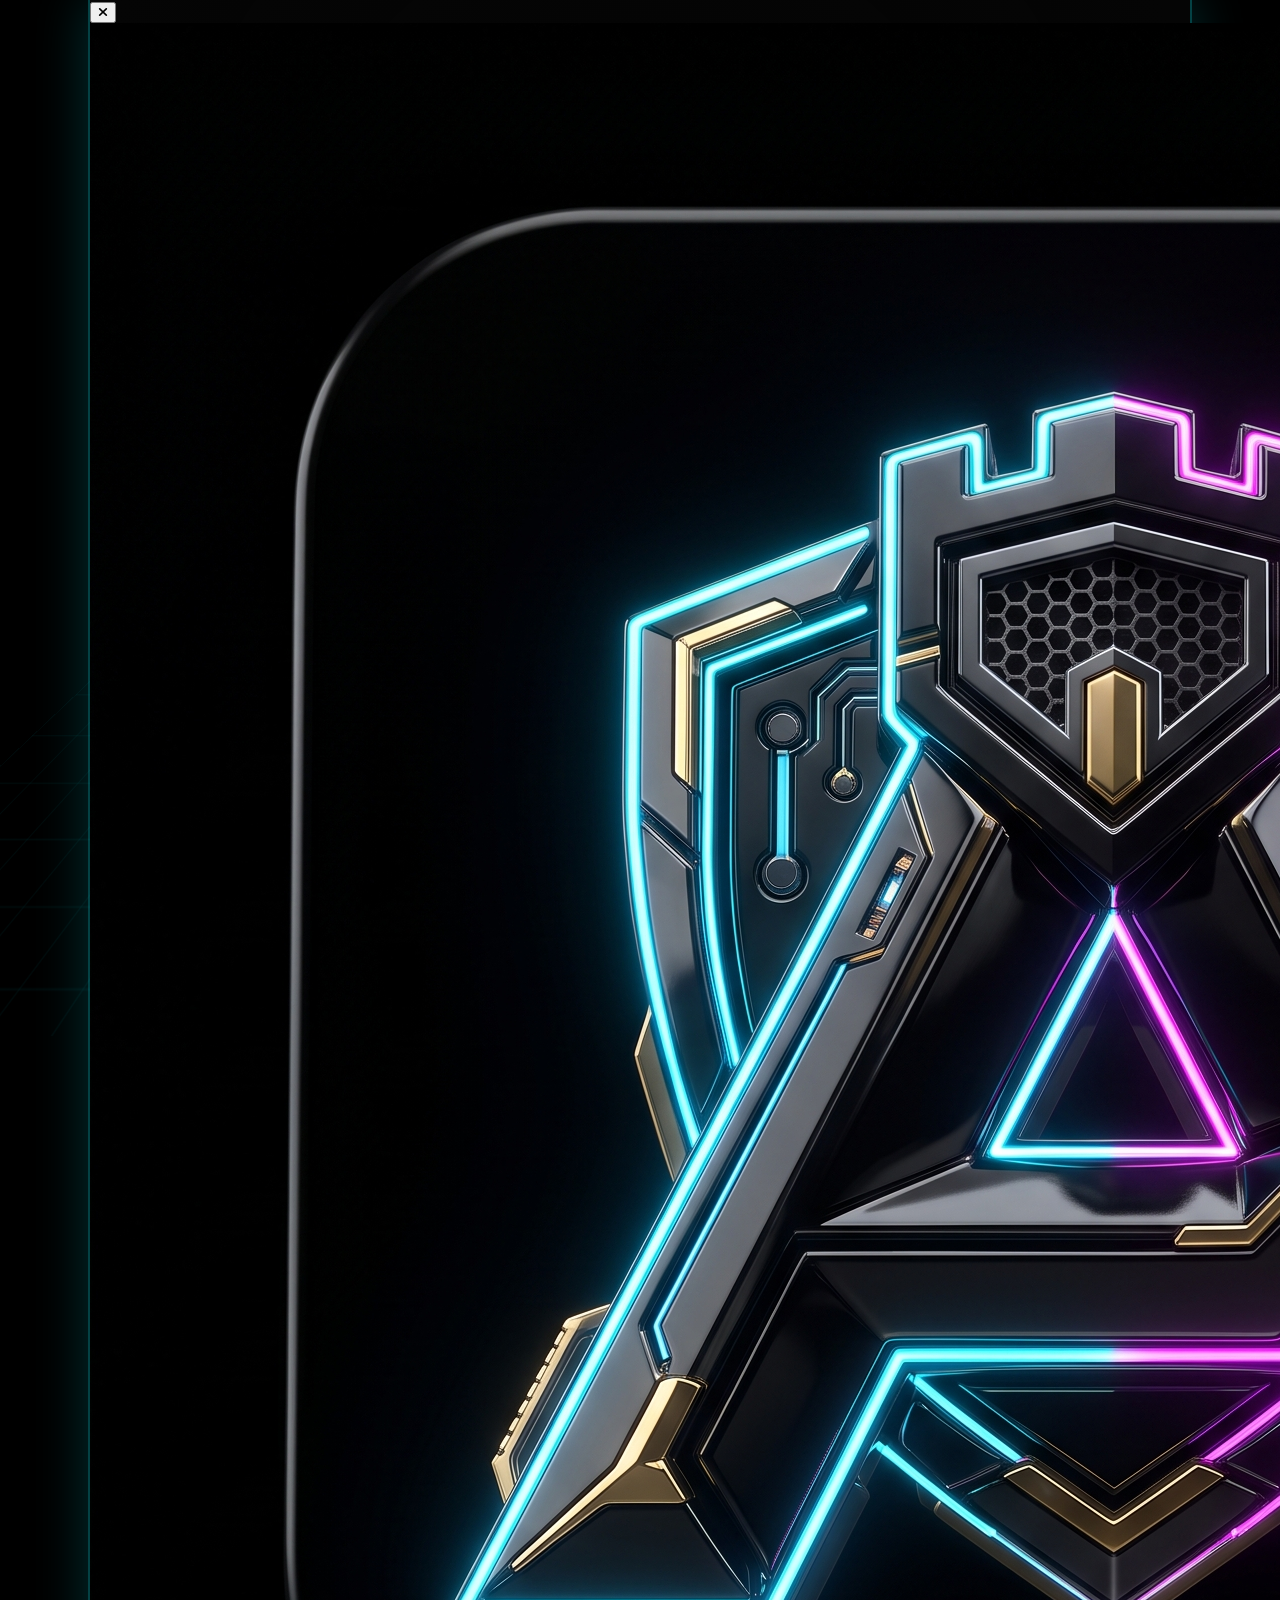
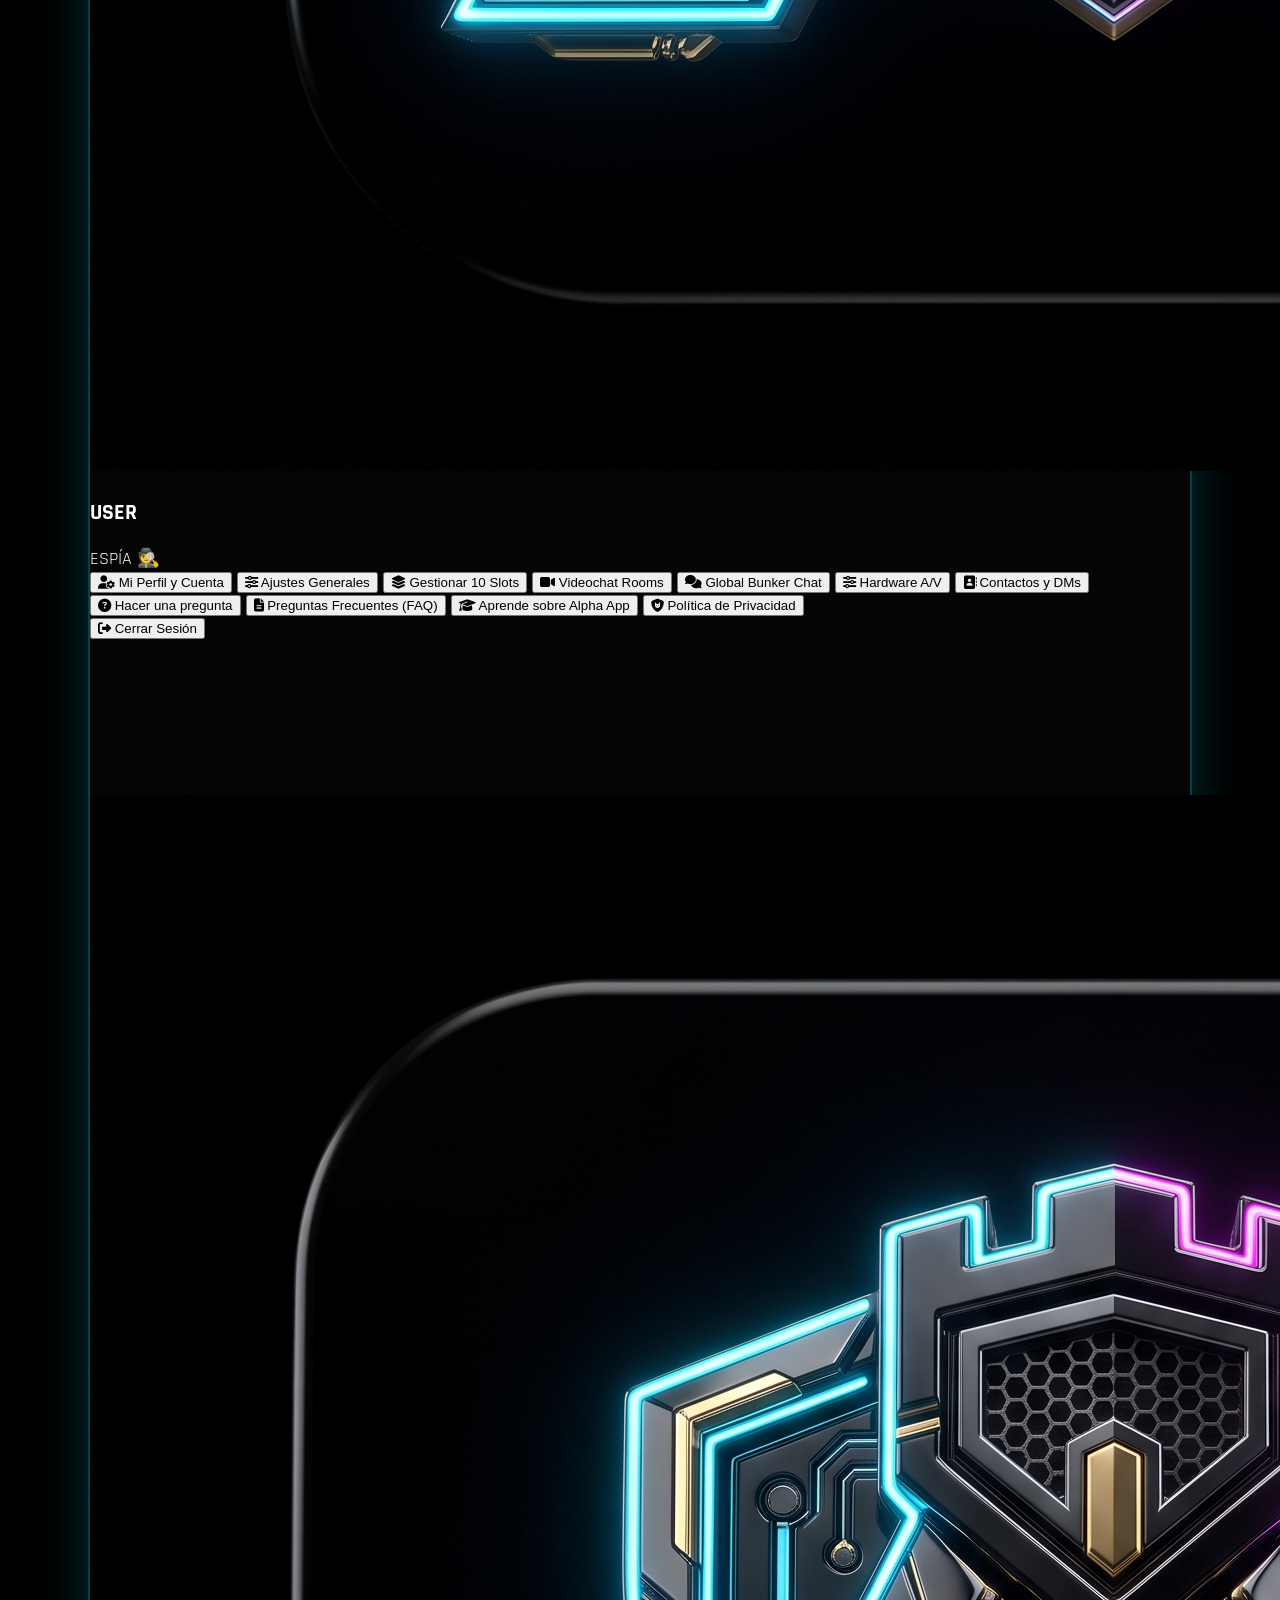
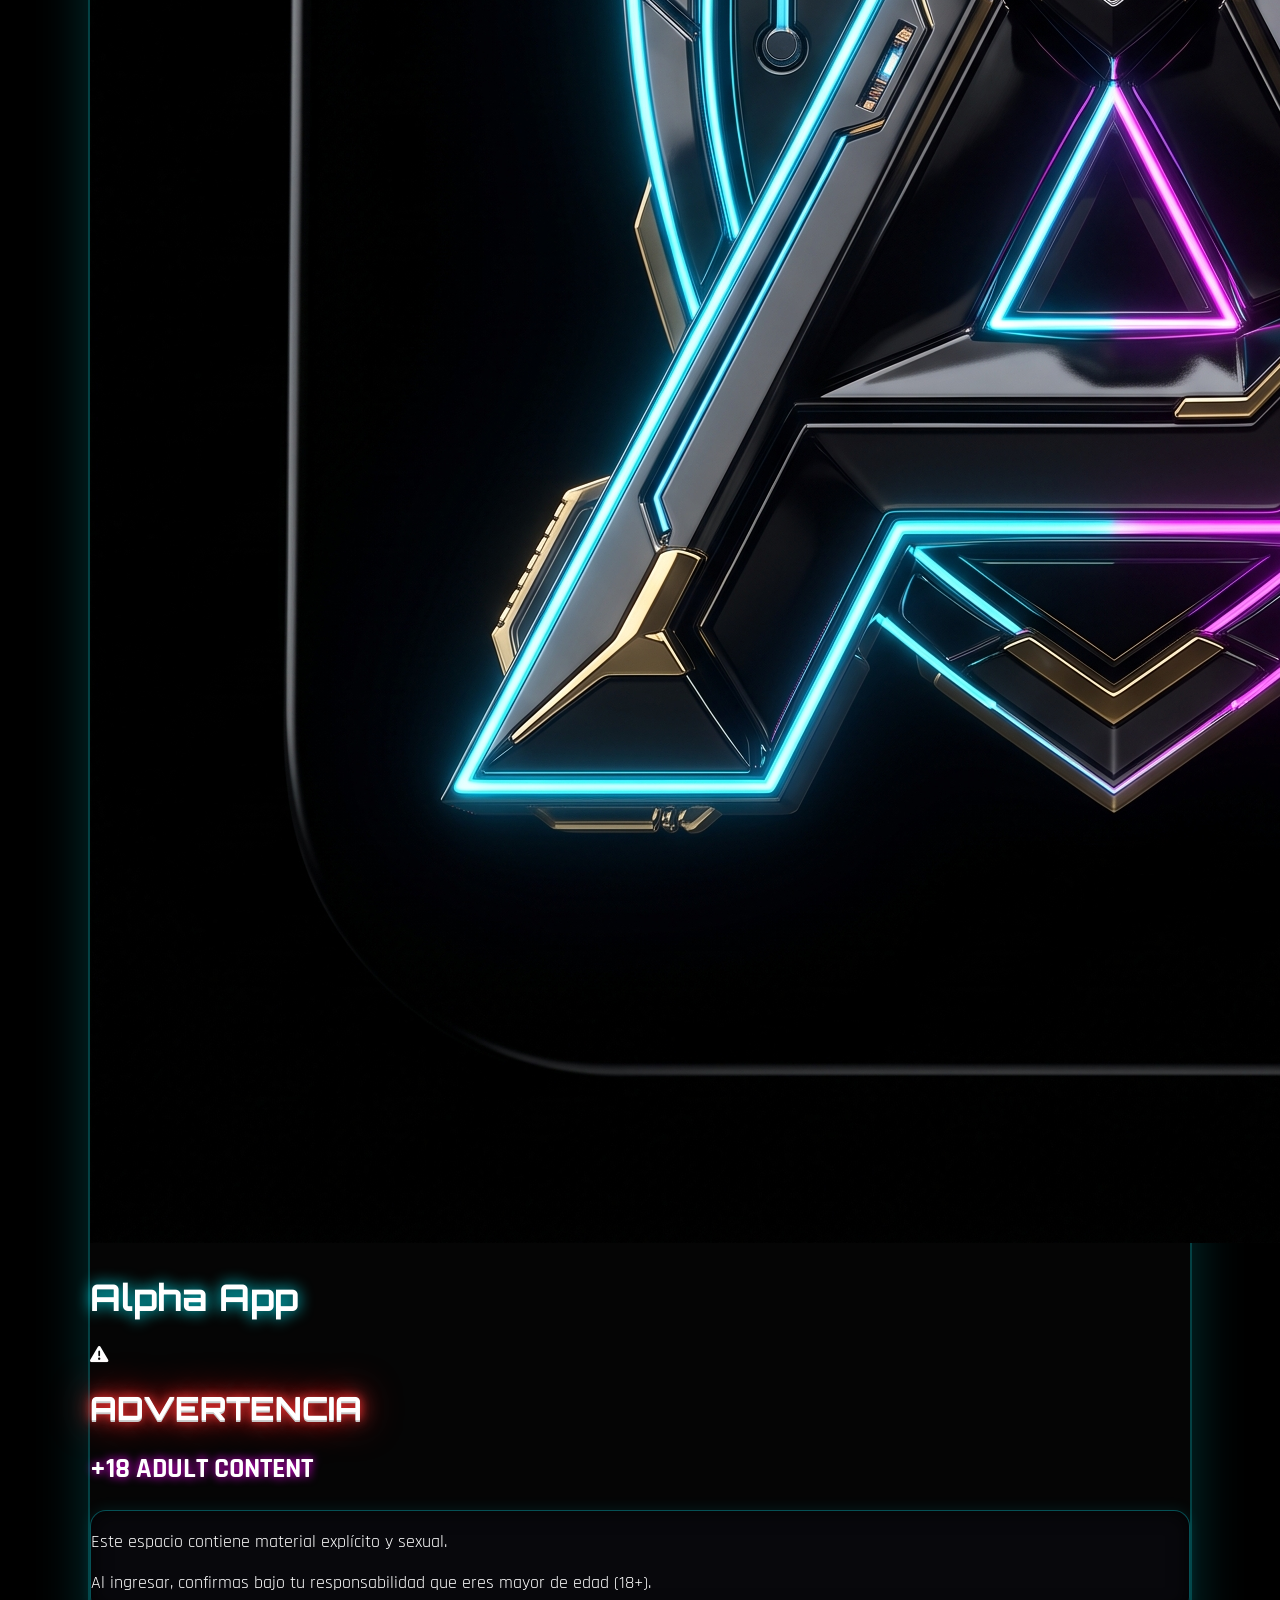
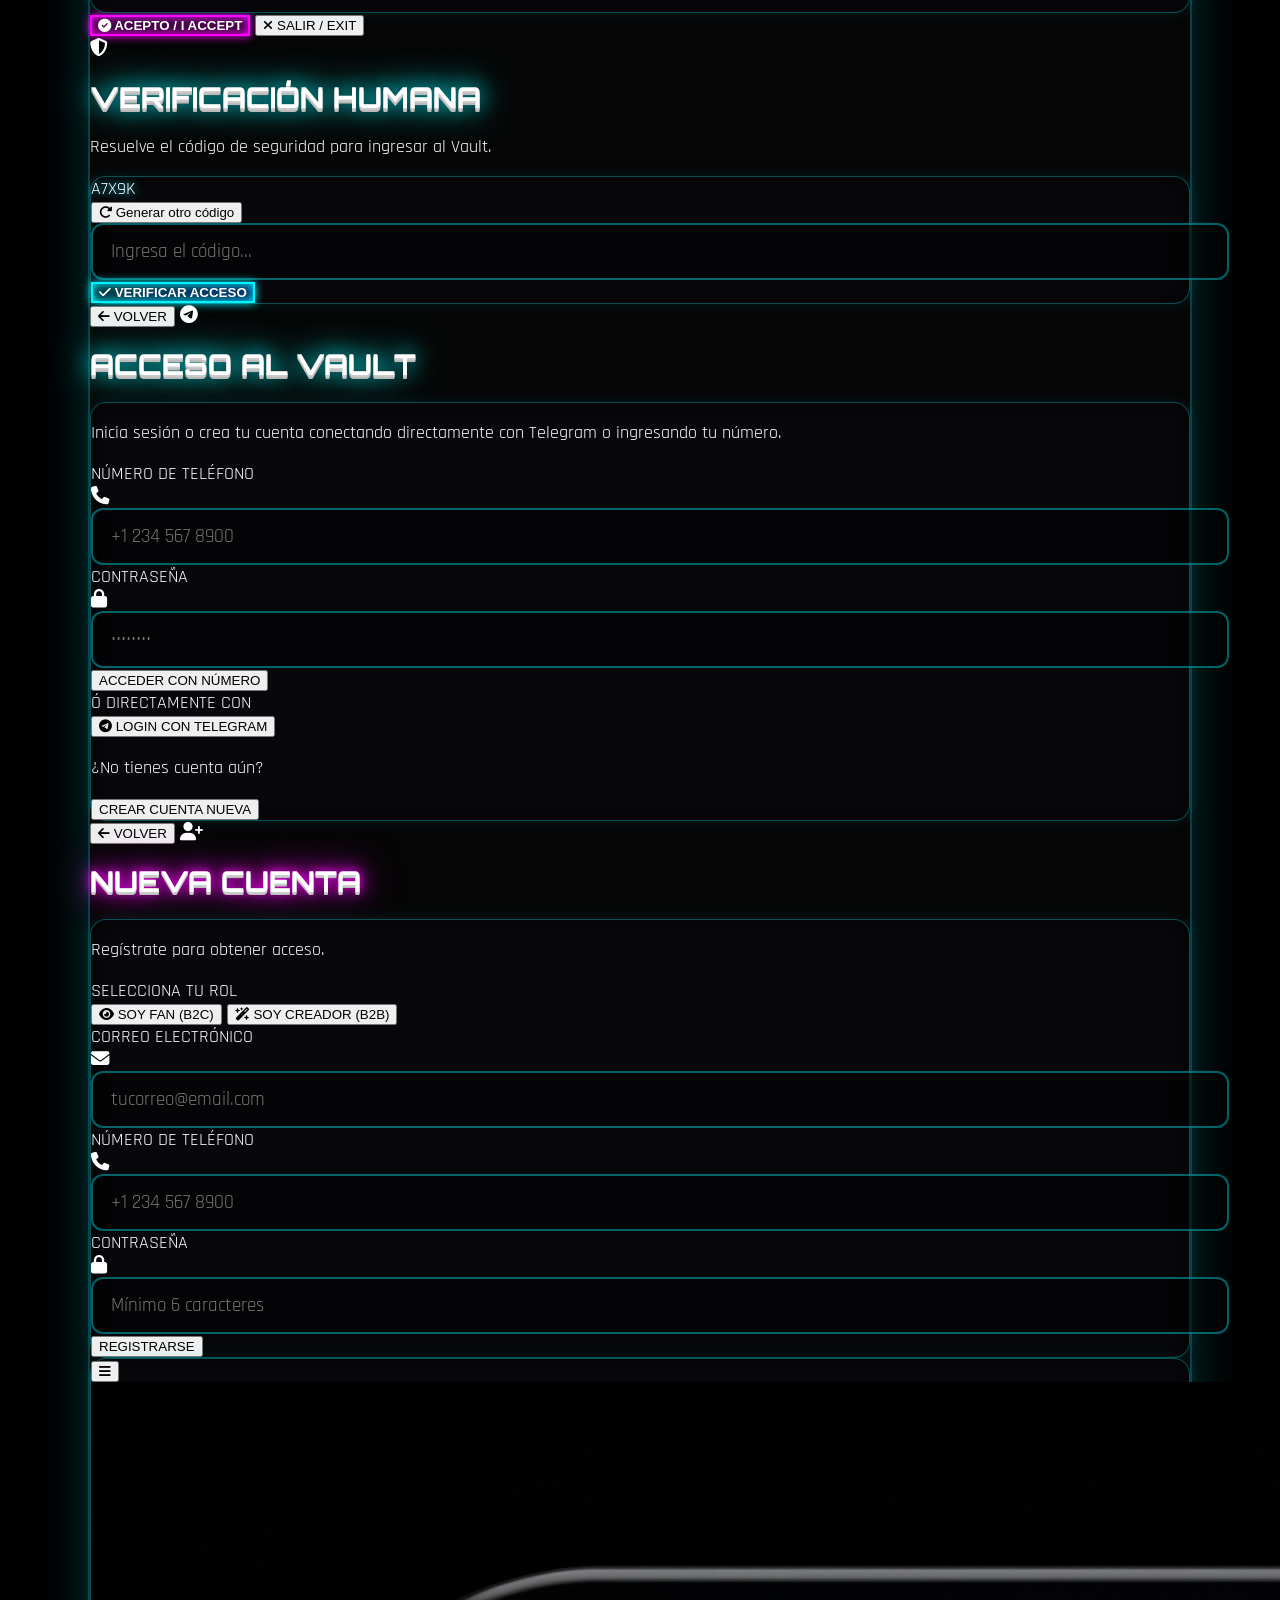
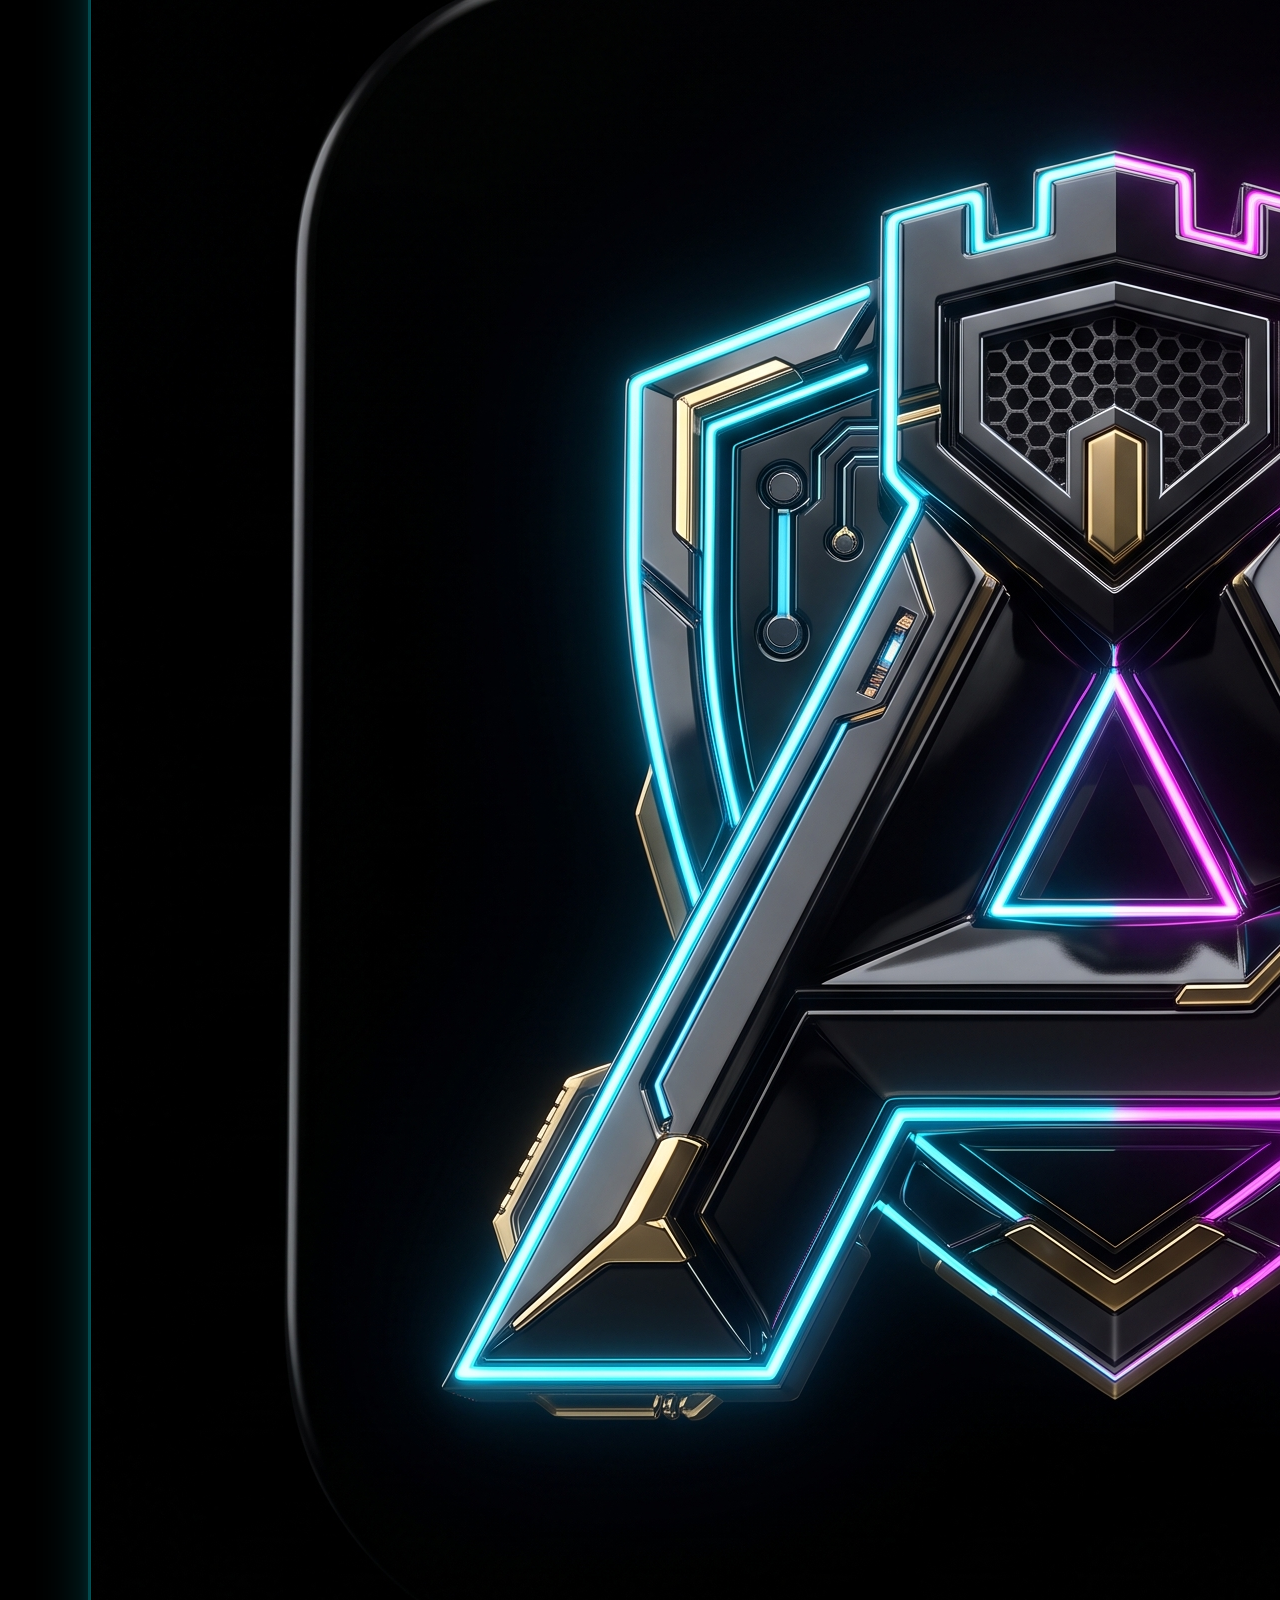
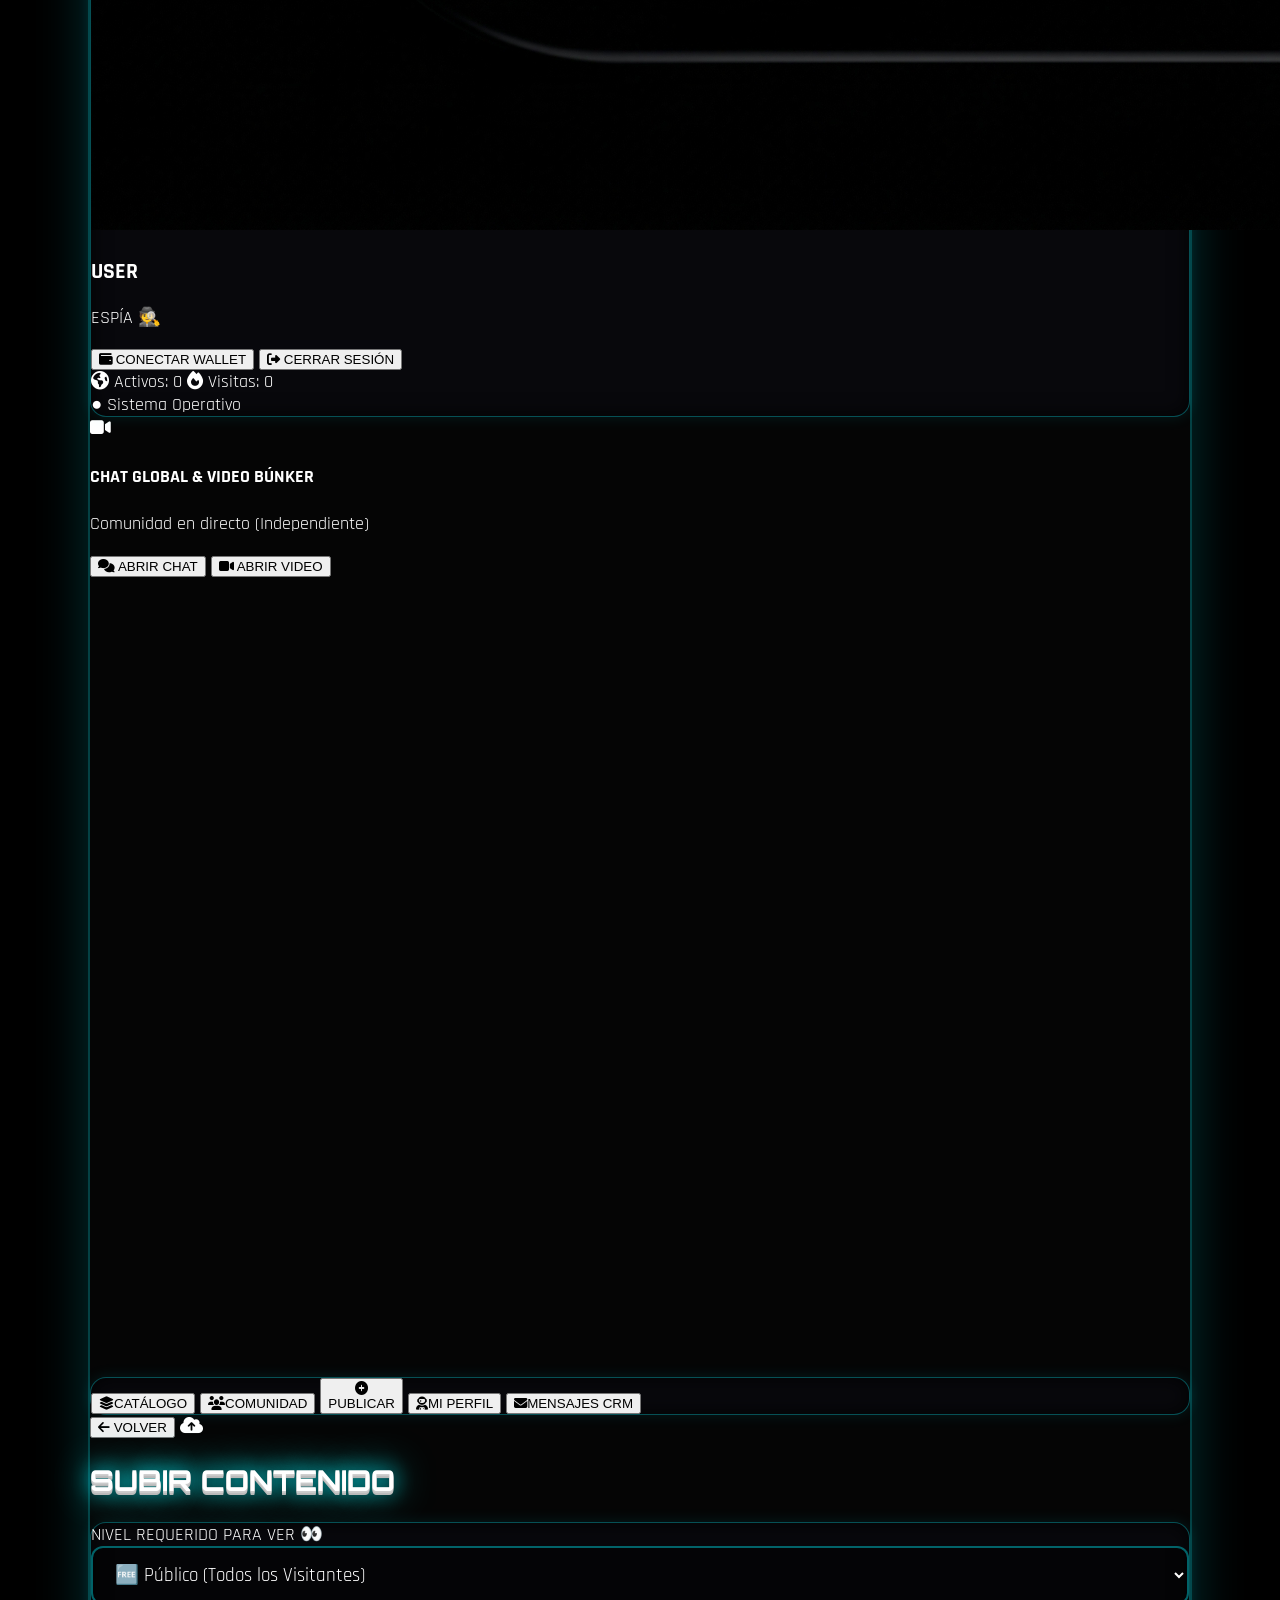
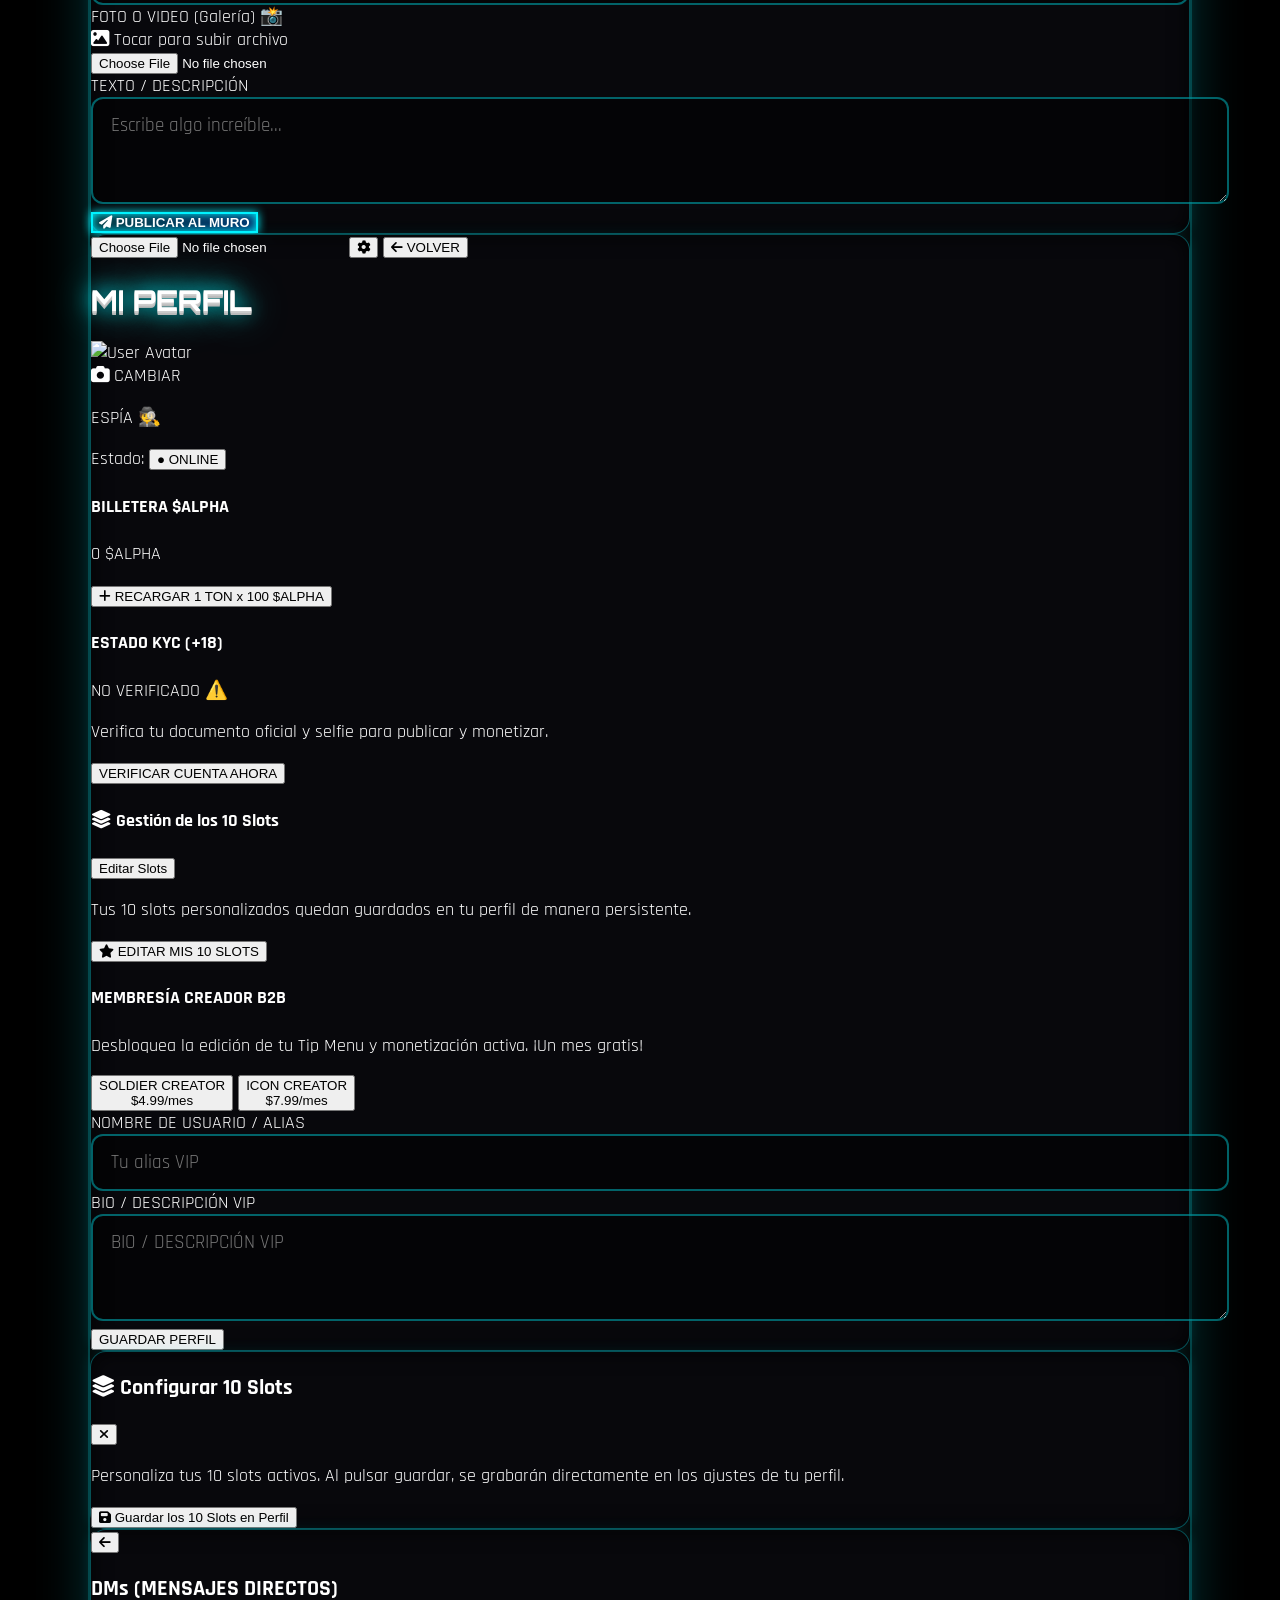
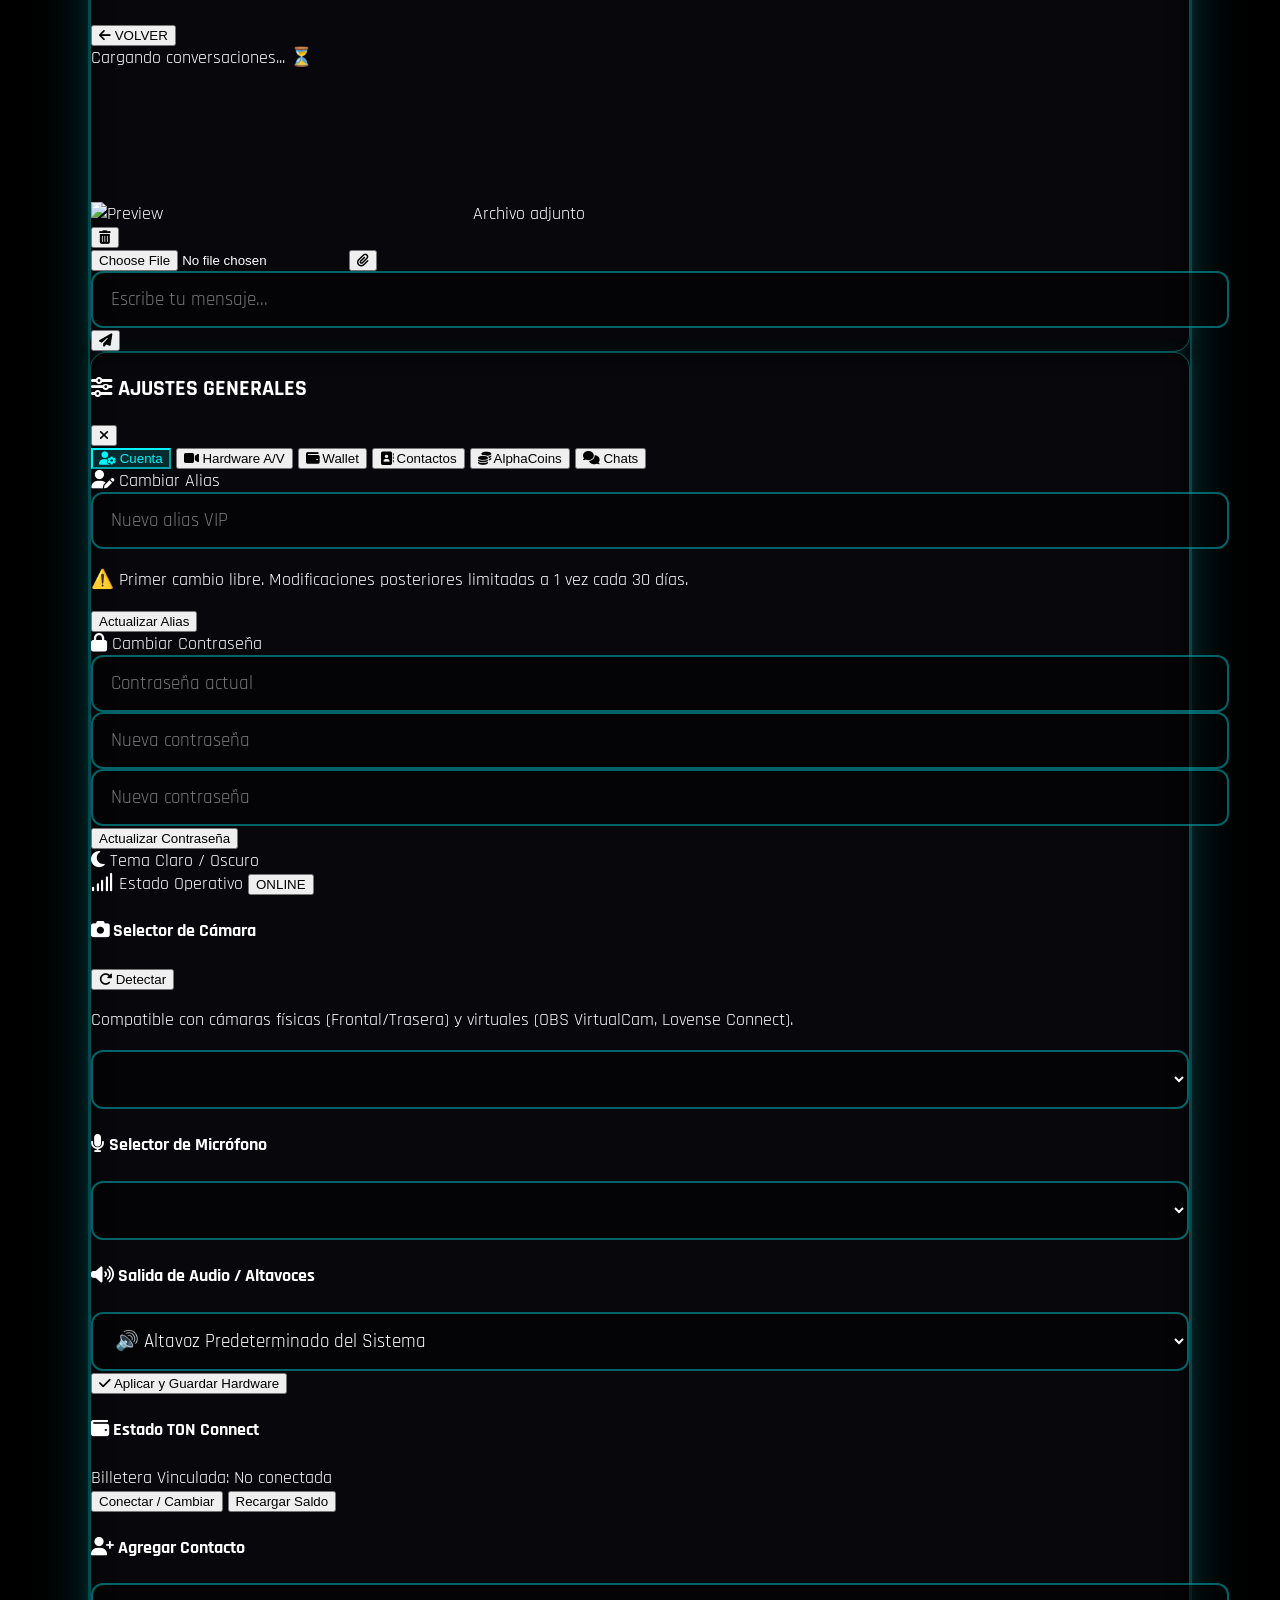
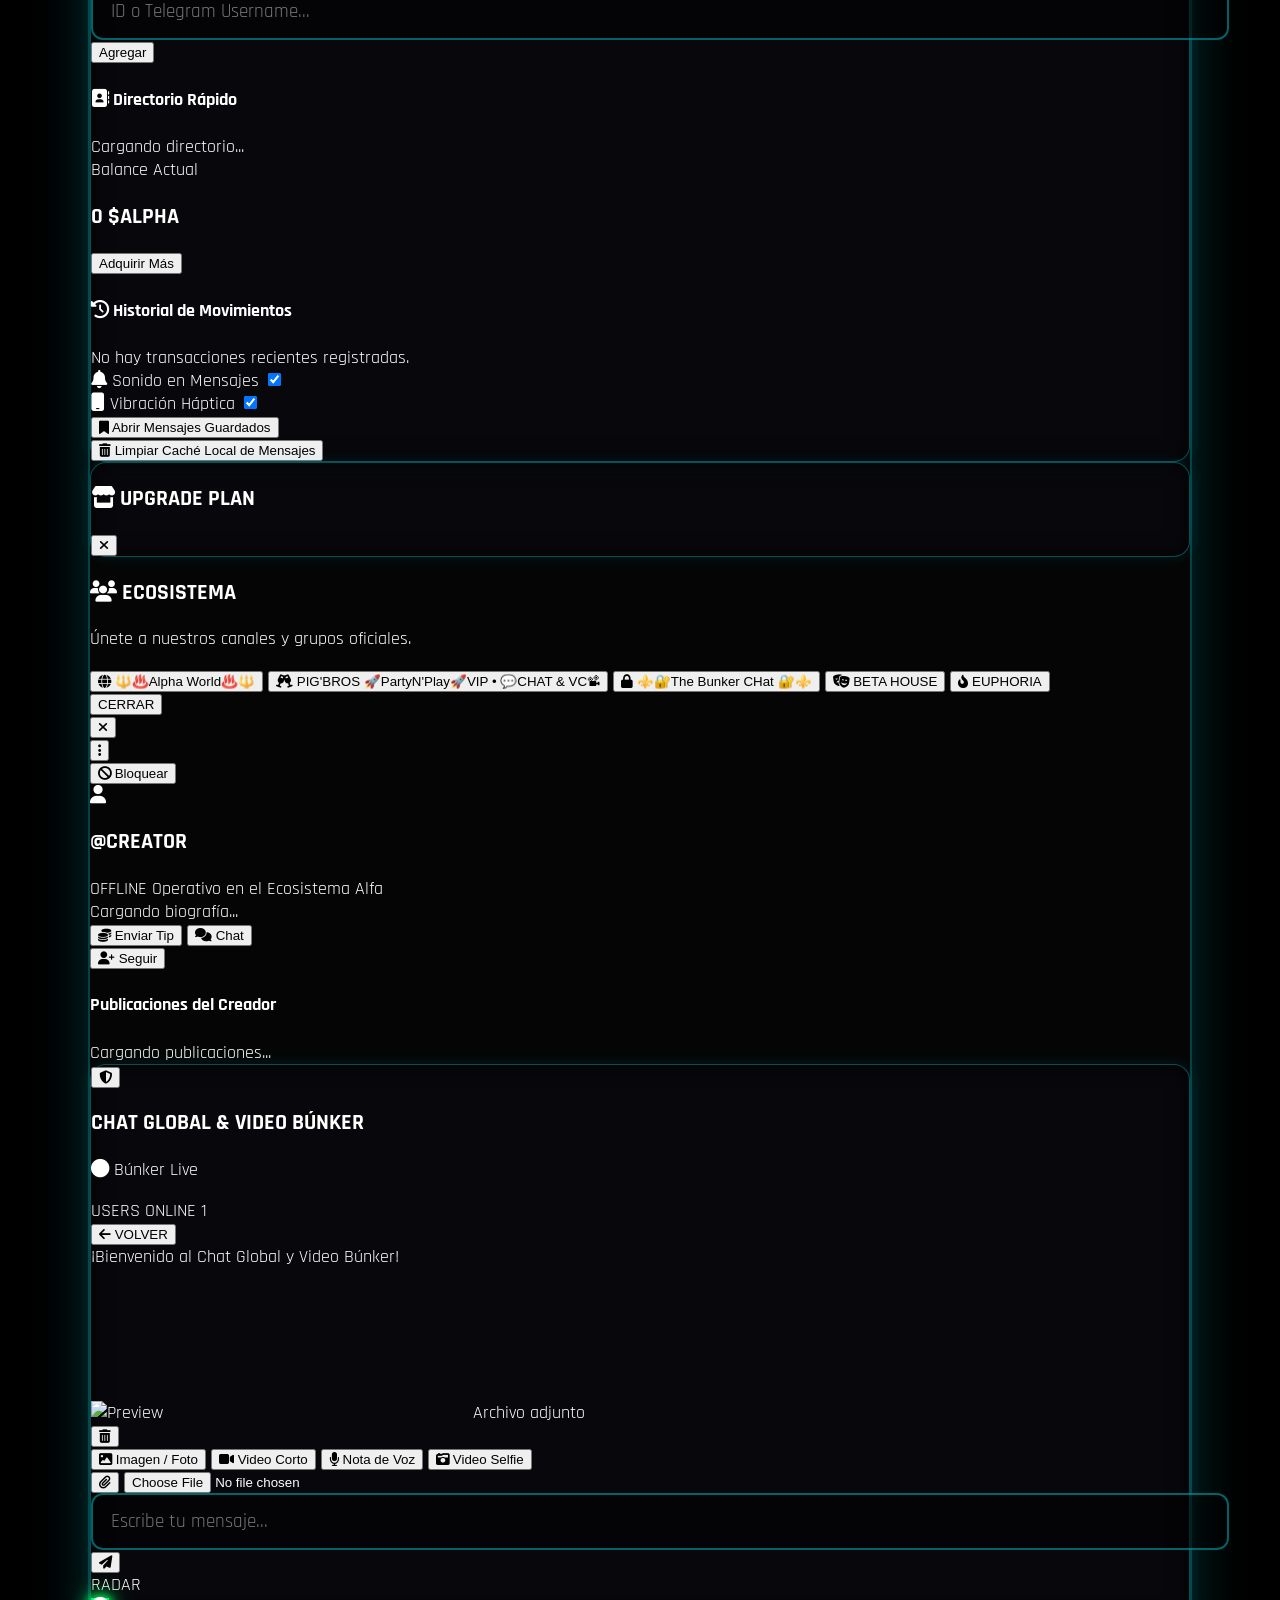
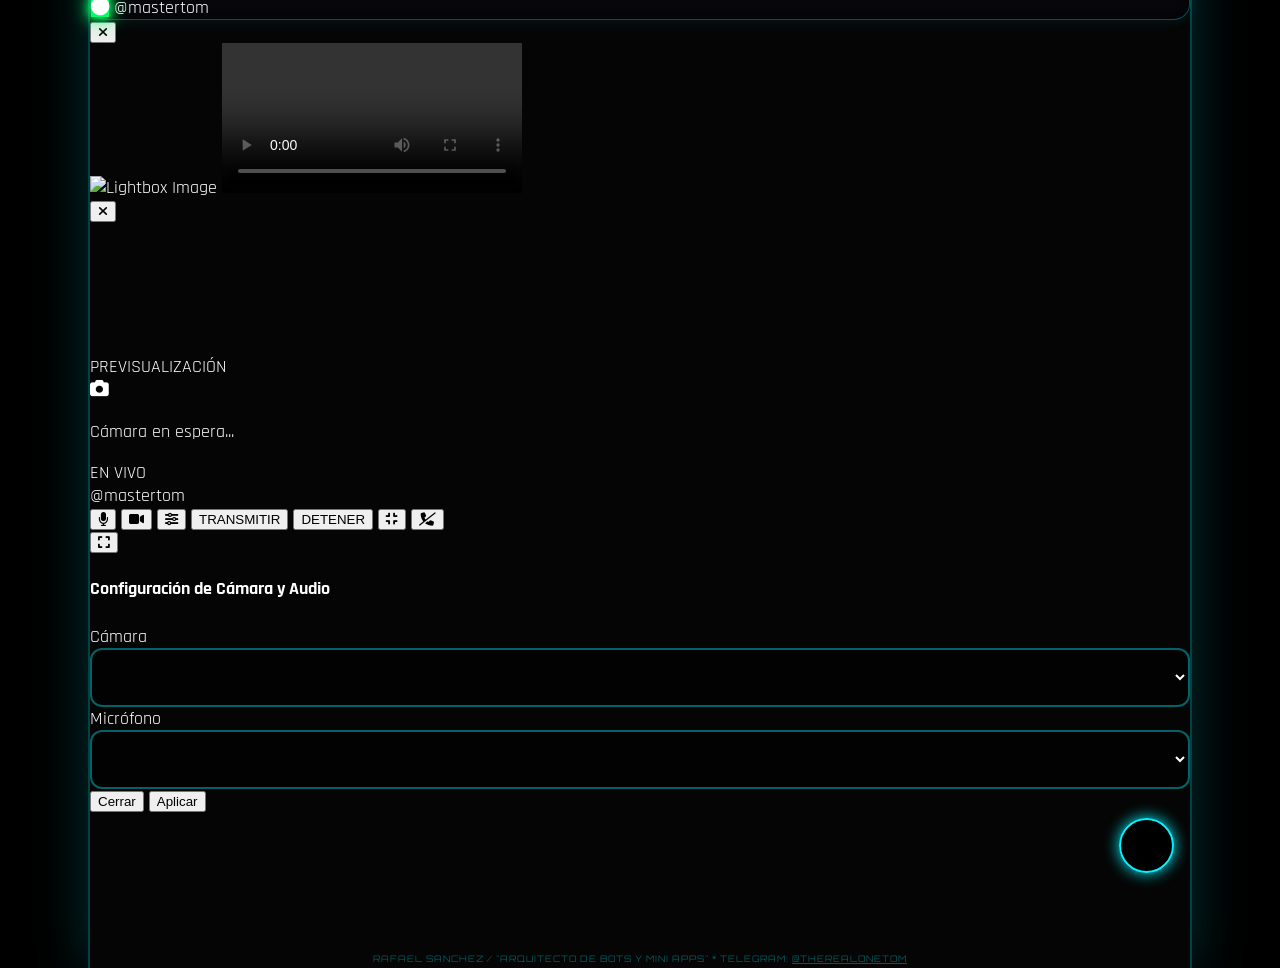
==== commit 4fe5c335: "fix: reorganizar header principal, avatar visible, menu hamburguesa a la izquierda y metricas abajo" ====
--- a/frontend/index.html
+++ b/frontend/index.html
@@ -297,37 +297,43 @@
 
     <!-- VIEW 2: FEED -->
     <div id="view-feed" class="hidden h-screen flex flex-col relative z-10 gpu-accelerated">
-        <header class="glass-panel mx-2 mt-2 p-3 flex items-center justify-between z-20">
-            <div class="flex items-center gap-3 cursor-pointer" onclick="app.openSidebar()">
-                <div class="relative w-12 h-12 rounded-full border-2 border-[#00f3ff] overflow-visible shadow-[0_0_10px_#00f3ff] flex items-center justify-center bg-black">
-                    <img id="avatar-feed" src="assets/logo.png" onerror="this.src='https://i.postimg.cc/tYxFr9ZY/1000289059.jpg'" class="w-full h-full object-cover rounded-full">
-                    <span id="feed-neon-dot" class="absolute -bottom-0.5 -right-0.5 w-3.5 h-3.5 rounded-full neon-green-dot border-2 border-black animate-pulse"></span>
-                </div>
-                <div class="flex flex-col justify-center">
-                    <h3 class="font-bold text-base text-white leading-tight" id="name-feed">USER</h3>
-                    <div class="flex flex-wrap items-center gap-2 mt-1">
-                        <p class="text-[10px] font-black text-[#ffb703] tracking-wider bg-[#ffb703]/20 px-2.5 py-0.5 rounded-full border border-[#ffb703]/50"><span id="rank-feed">ESPÍA 🕵️</span></p>
-                        <span id="user-status-badge" class="text-[9px] font-bold text-emerald-400 bg-emerald-500/10 px-2 py-0.5 rounded-full border border-emerald-500/30">● ONLINE</span>
-                        <span class="text-[9px] font-bold text-[#00f3ff] bg-[#00f3ff]/10 px-2 py-0.5 rounded-full border border-[#00f3ff]/30 shadow-[0_0_5px_#00f3ff]" title="Usuarios Activos">
-                            <i class="fa-solid fa-earth-americas mr-1"></i><span id="views-counter">0</span>
-                        </span>
-                        <span class="text-[9px] font-bold text-[#ffb703] bg-[#ffb703]/10 px-2 py-0.5 rounded-full border border-[#ffb703]/30 shadow-[0_0_5px_#ffb703]" title="Visitas Diarias del Búnker">
-                            <i class="fa-solid fa-fire mr-1"></i>Visitas: <span id="daily-visits-counter">0</span>
-                        </span>
-                    </div>
-                </div>
-            </div>
-            <div class="flex gap-2 items-center">
-                <!-- ≡ BOTÓN MENÚ LATERAL (SIDEBAR DRAWER) -->
-                <button onclick="app.openSidebar()" class="text-[#00f3ff] border border-[#00f3ff] bg-black/60 rounded-full w-9 h-9 flex items-center justify-center hover:bg-[rgba(0,243,255,0.2)] transition text-sm shadow-[0_0_10px_#00f3ff] active:scale-95" title="Menú Lateral">
-                    <i class="fa-solid fa-bars"></i>
-                </button>
-                <button onclick="app.connectWallet()" class="text-[#00f3ff] border border-[#00f3ff] bg-black/50 rounded-full px-3 py-1.5 flex items-center hover:bg-[rgba(0,243,255,0.2)] transition text-[10px] font-bold shadow-[0_0_8px_#ff00ff]">
-                    <i class="fa-solid fa-wallet mr-1.5 text-xs"></i> <span id="btn-wallet-hdr">WALLET</span>
-                </button>
-                <button onclick="app.logout()" class="text-[#ff00ff] border border-[#ff00ff] bg-black/50 rounded-full px-3 py-1.5 flex items-center hover:bg-[rgba(255,0,255,0.2)] transition text-[10px] font-bold shadow-[0_0_8px_#ff00ff]">
-                    <i class="fa-solid fa-right-from-bracket mr-1.5 text-xs"></i> <span id="btn-logout">SALIR</span>
-                </button>
+        <header class="glass-panel mx-2 mt-2 p-3 flex flex-col gap-2.5 z-20">
+            <!-- Fila Superior: Botón Menú + Avatar Grande + Nombre y Rango + Botones de Acción -->
+            <div class="flex items-center justify-between">
+                <div class="flex items-center gap-3">
+                    <button onclick="app.openSidebar()" class="text-[#00f3ff] border border-[#00f3ff] bg-black/60 rounded-xl w-10 h-10 flex items-center justify-center hover:bg-[rgba(0,243,255,0.2)] transition text-sm shadow-[0_0_10px_#00f3ff] shrink-0" title="Menú Lateral">
+                        <i class="fa-solid fa-bars"></i>
+                    </button>
+                    <div class="relative w-14 h-14 rounded-full border-2 border-[#00f3ff] overflow-hidden shadow-[0_0_15px_#00f3ff] flex items-center justify-center bg-black shrink-0 cursor-pointer" onclick="app.openProfile()">
+                        <img id="avatar-feed" src="assets/logo.png" onerror="this.src='https://i.postimg.cc/tYxFr9ZY/1000289059.jpg'" class="w-full h-full object-cover">
+                    </div>
+                    <div class="flex flex-col justify-center min-w-0">
+                        <h3 class="font-black text-white text-sm tracking-wide truncate max-w-[110px]" id="name-feed">USER</h3>
+                        <p class="text-[9px] font-black text-[#ffb703] tracking-wider bg-[#ffb703]/20 px-2 py-0.5 rounded-full border border-[#ffb703]/50 mt-0.5 inline-block w-fit"><span id="rank-feed">ESPÍA 🕵️</span></p>
+                    </div>
+                </div>
+                
+                <div class="flex gap-2 items-center">
+                    <button onclick="app.connectWallet()" class="text-[#00f3ff] border border-[#00f3ff] bg-black/60 rounded-xl px-3 py-2 flex items-center hover:bg-[rgba(0,243,255,0.2)] transition text-[10px] font-bold shadow-[0_0_8px_#ff00ff]">
+                        <i class="fa-solid fa-wallet mr-1 text-xs"></i> <span id="btn-wallet-hdr">WALLET</span>
+                    </button>
+                    <button onclick="app.logout()" class="text-[#ff00ff] border border-[#ff00ff] bg-black/60 rounded-xl px-3 py-2 flex items-center hover:bg-[rgba(255,0,255,0.2)] transition text-[10px] font-bold shadow-[0_0_8px_#ff00ff]">
+                        <i class="fa-solid fa-right-from-bracket mr-1 text-xs"></i> <span id="btn-logout">SALIR</span>
+                    </button>
+                </div>
+            </div>
+
+            <!-- Fila Inferior: Métricas de Búnker ordenadas debajo de forma limpia -->
+            <div class="flex items-center justify-between pt-2 border-t border-neutral-800/80 text-[10px]">
+                <div class="flex items-center gap-2">
+                    <span class="font-bold text-[#00f3ff] bg-[#00f3ff]/10 px-2.5 py-1 rounded-lg border border-[#00f3ff]/30 shadow-[0_0_5px_#00f3ff] flex items-center gap-1">
+                        <i class="fa-solid fa-earth-americas"></i> Activos: <span id="views-counter">0</span>
+                    </span>
+                    <span class="font-bold text-[#ffb703] bg-[#ffb703]/10 px-2.5 py-1 rounded-lg border border-[#ffb703]/30 shadow-[0_0_5px_#ffb703] flex items-center gap-1">
+                        <i class="fa-solid fa-fire"></i> Visitas: <span id="daily-visits-counter">0</span>
+                    </span>
+                </div>
+                <span class="text-[9px] text-emerald-400 font-bold bg-emerald-500/10 px-2 py-0.5 rounded border border-emerald-500/30">● Sistema Operativo</span>
             </div>
         </header>
 
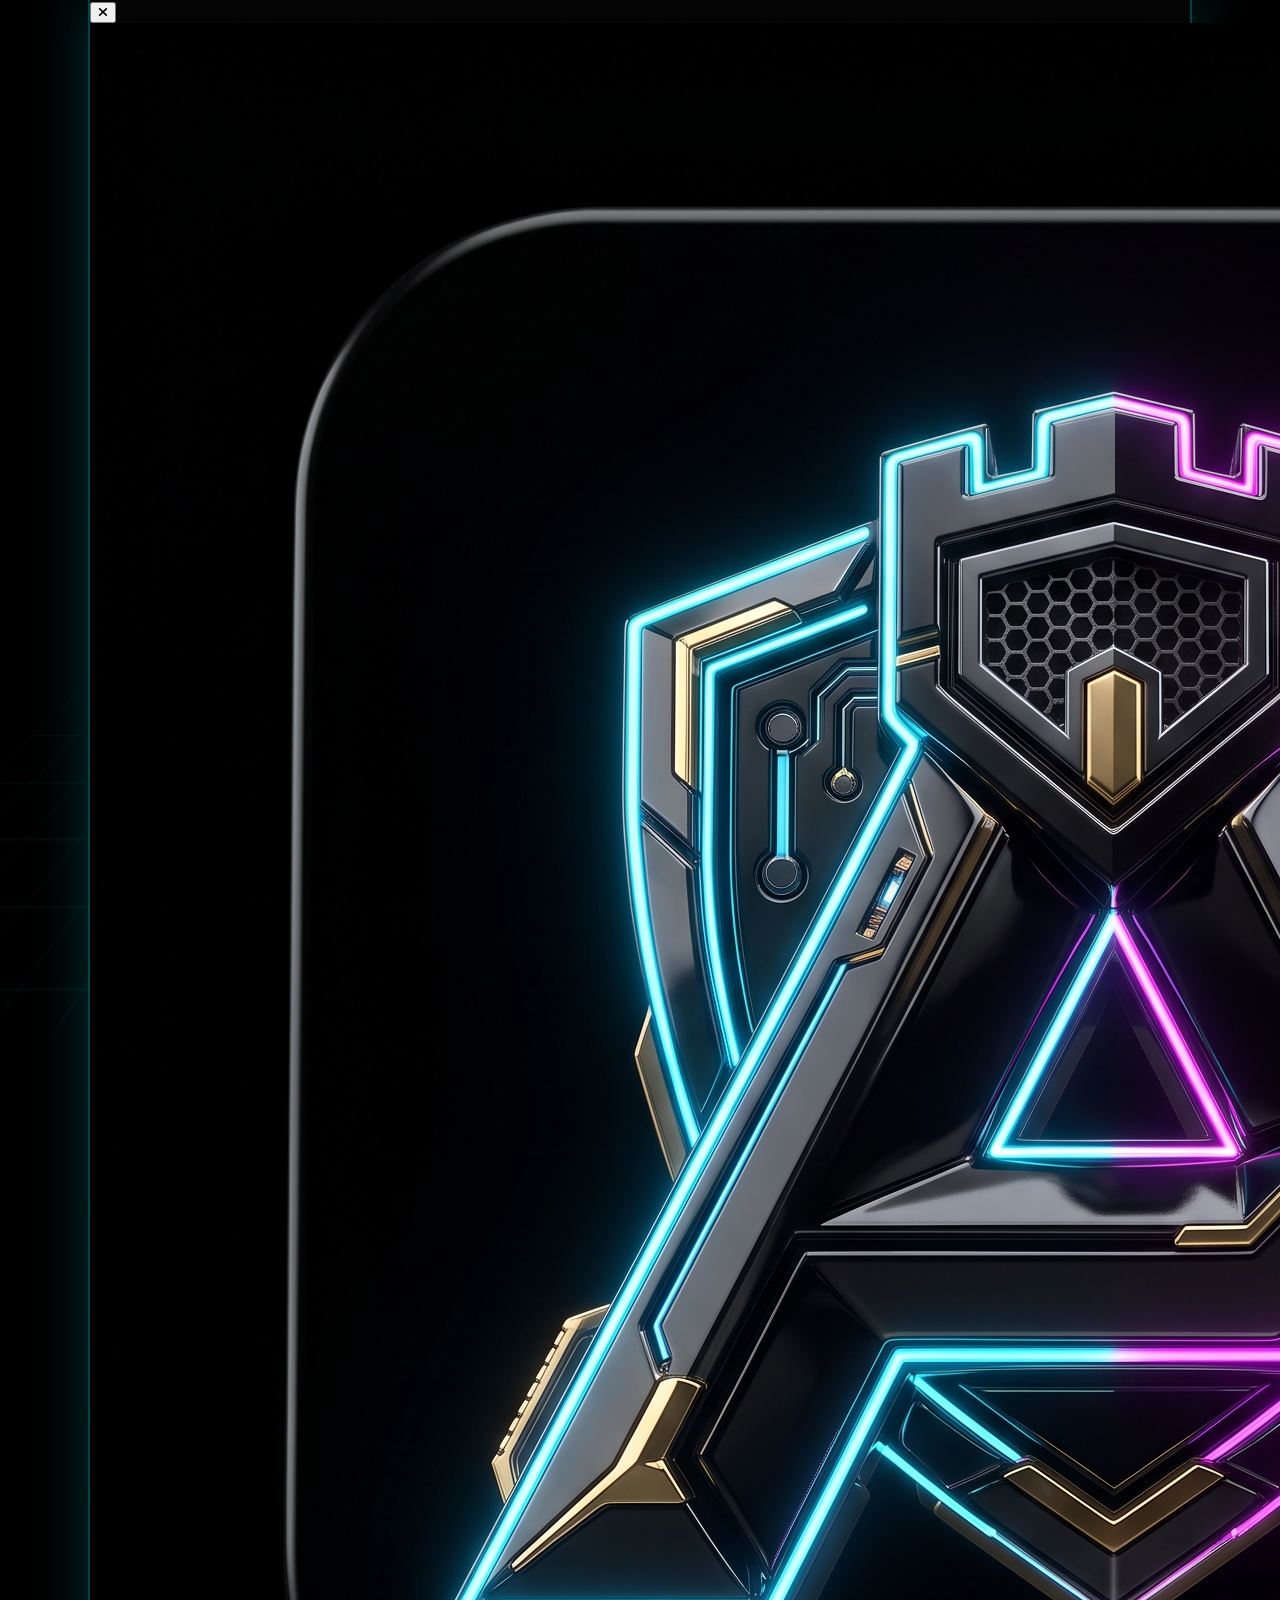
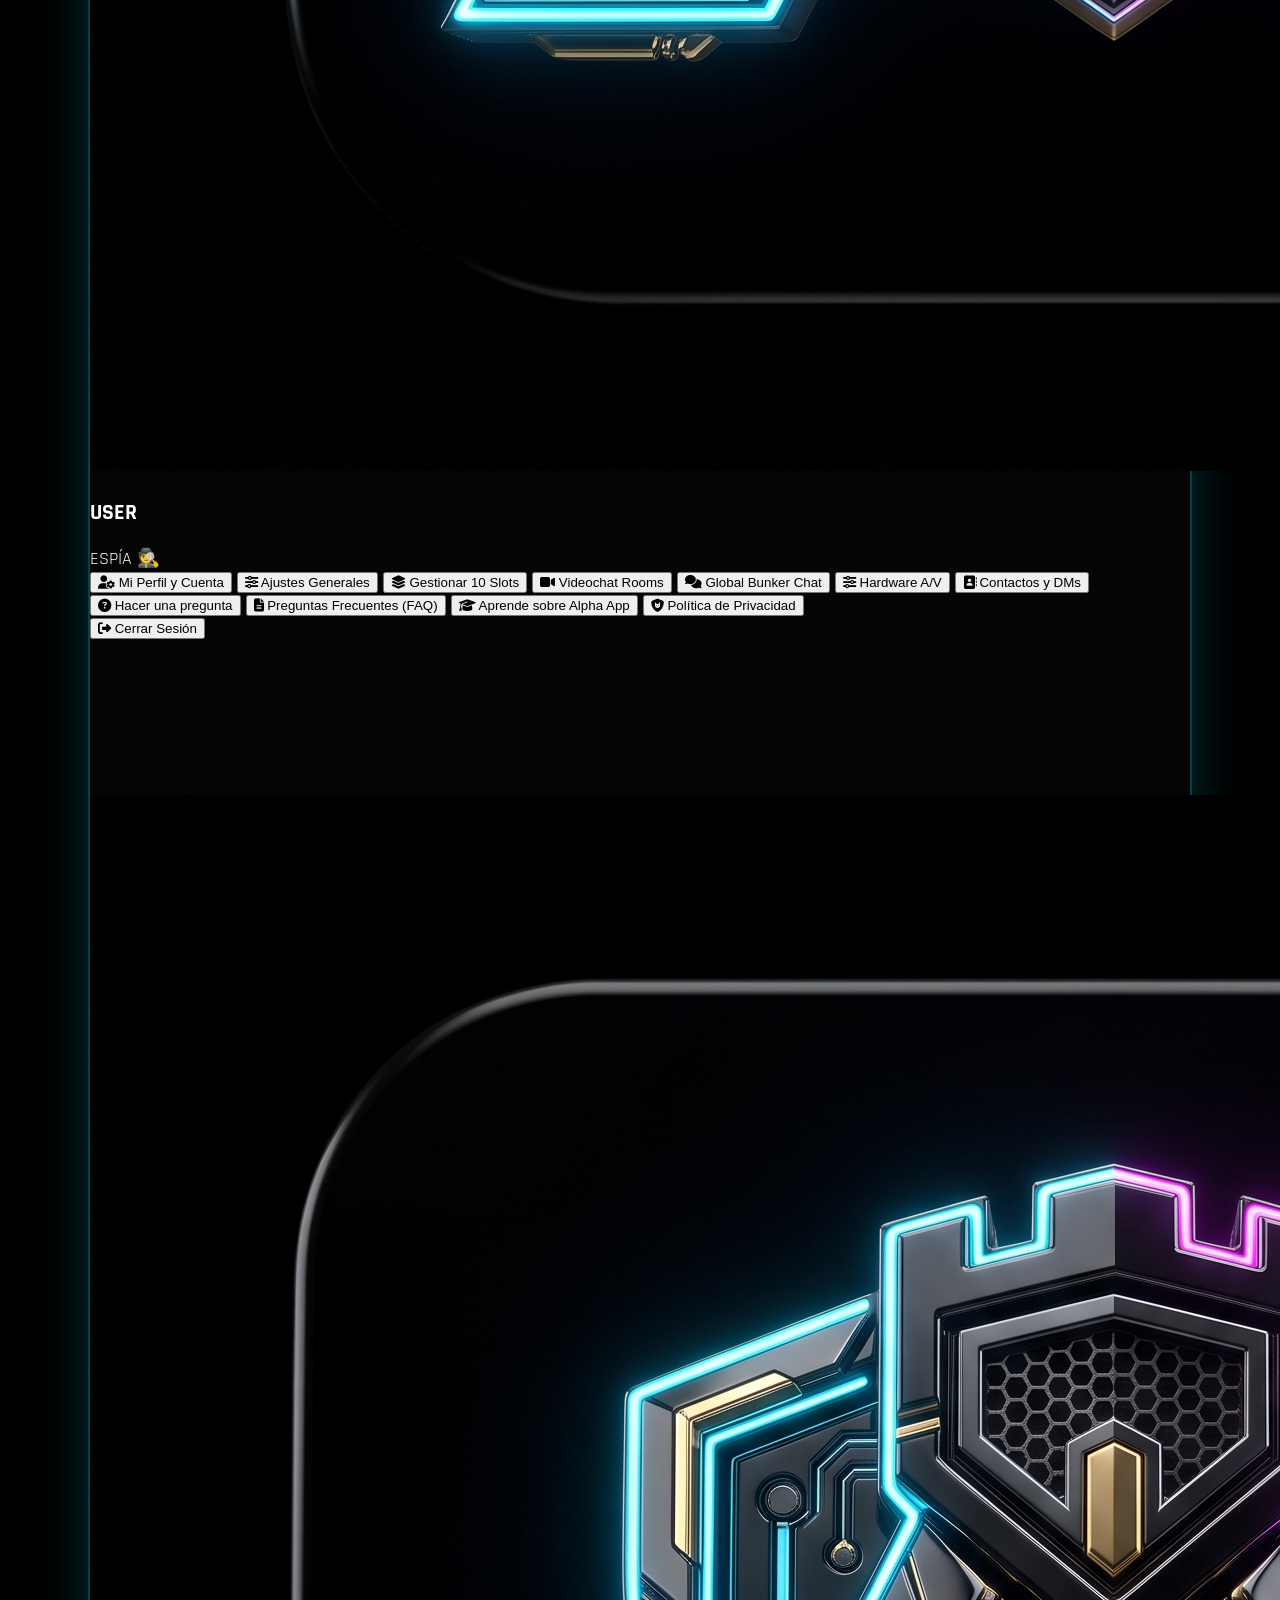
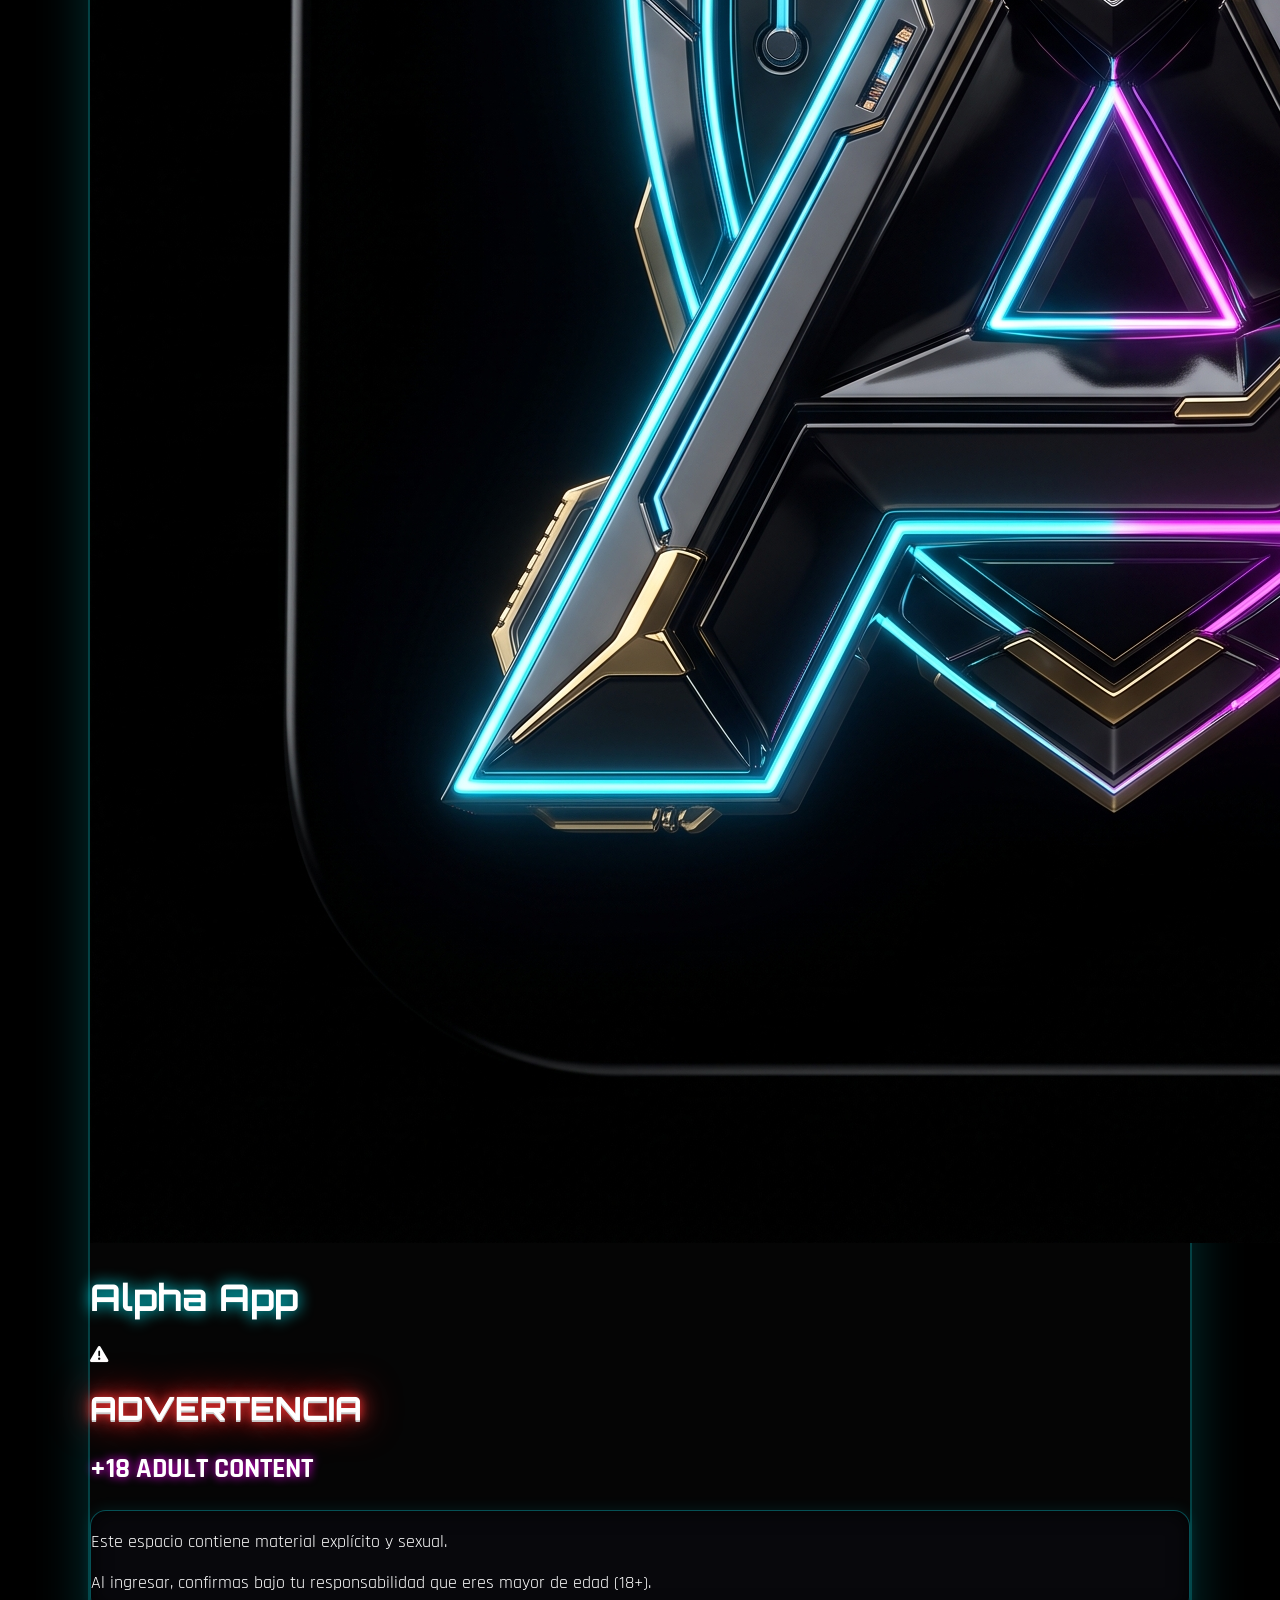
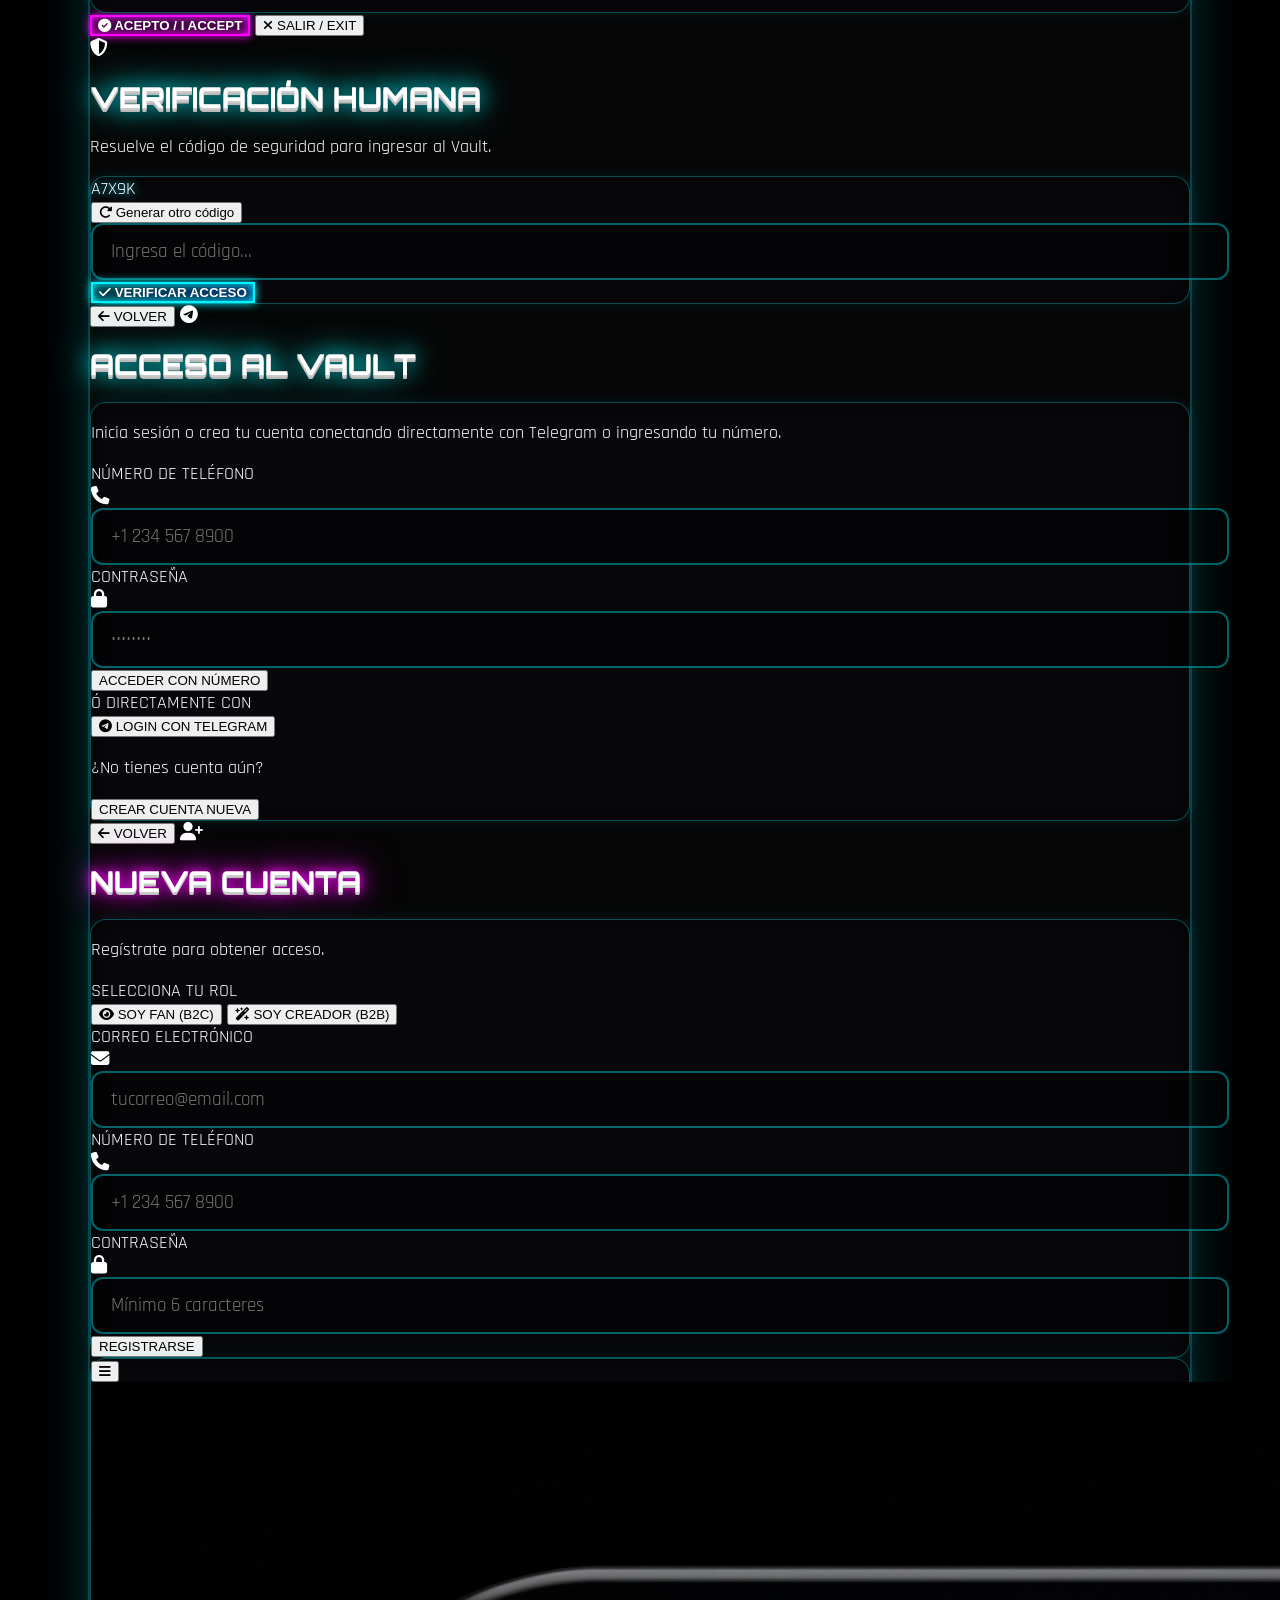
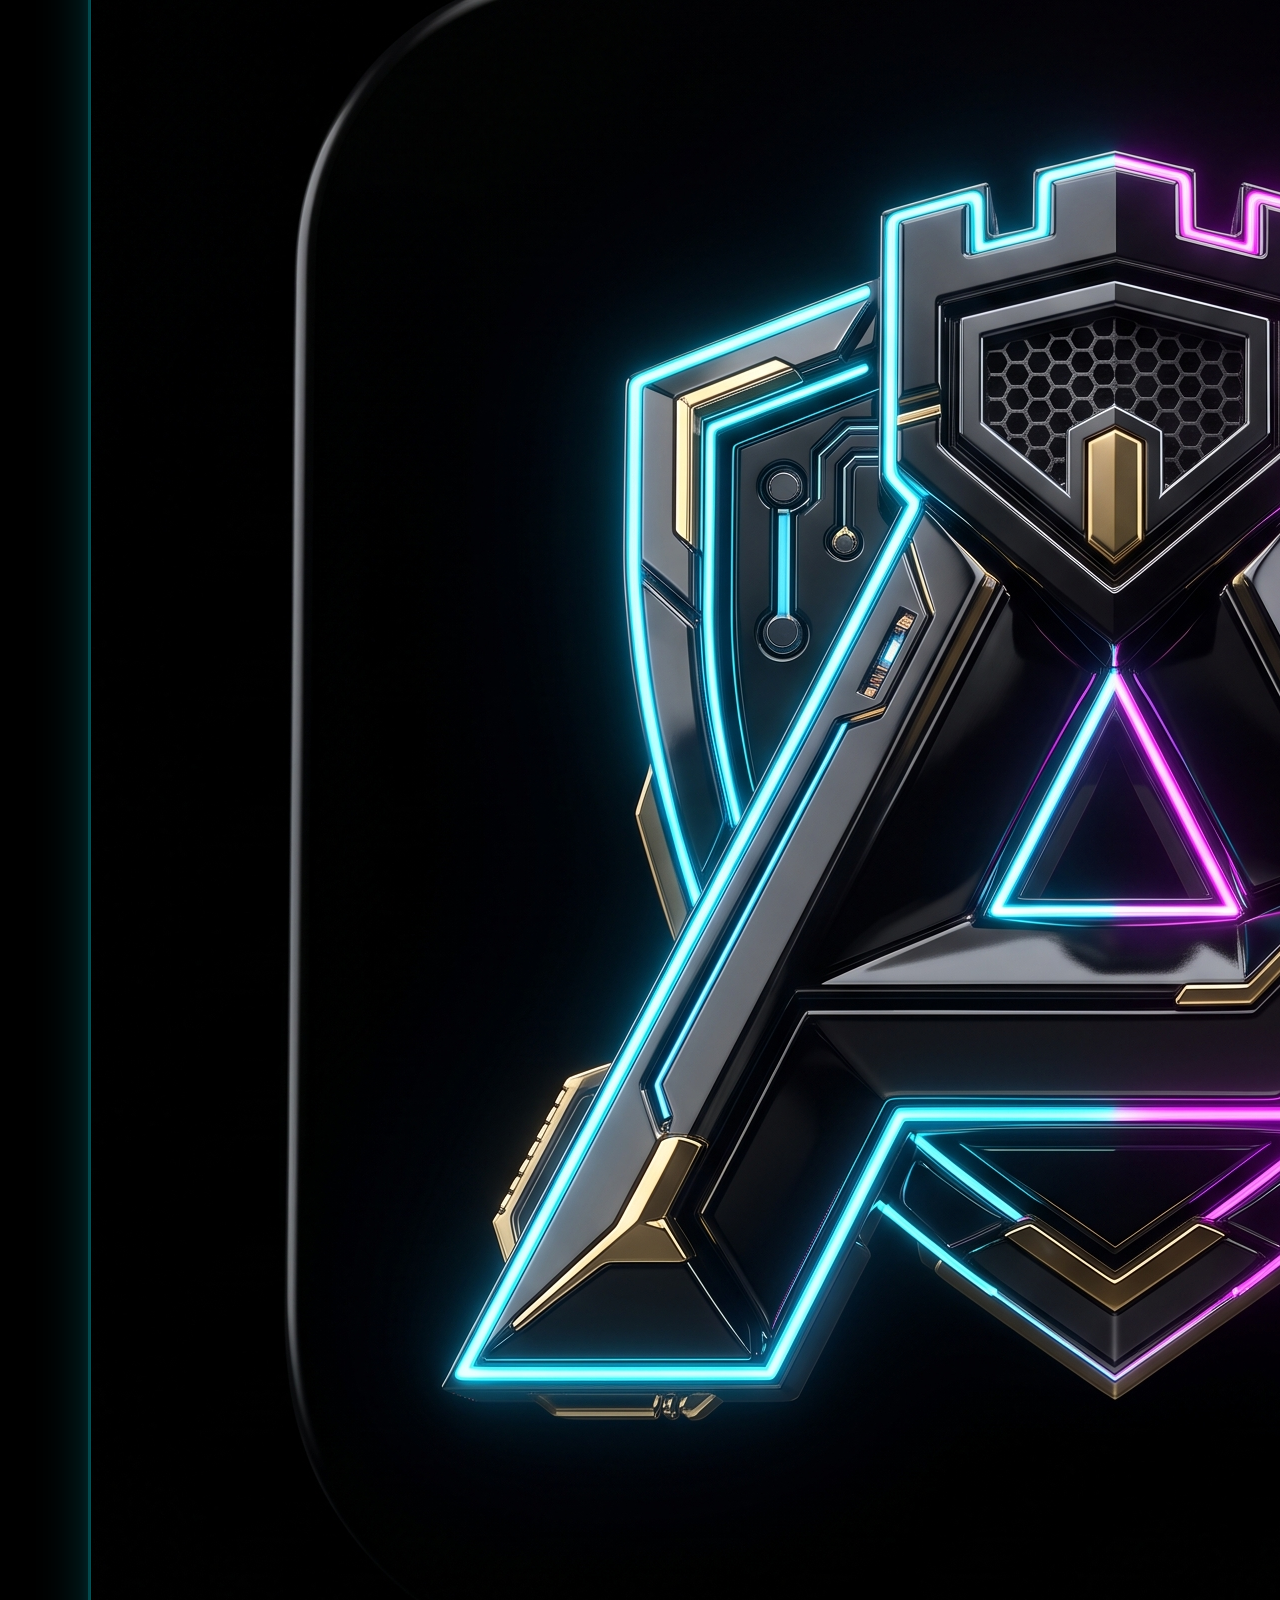
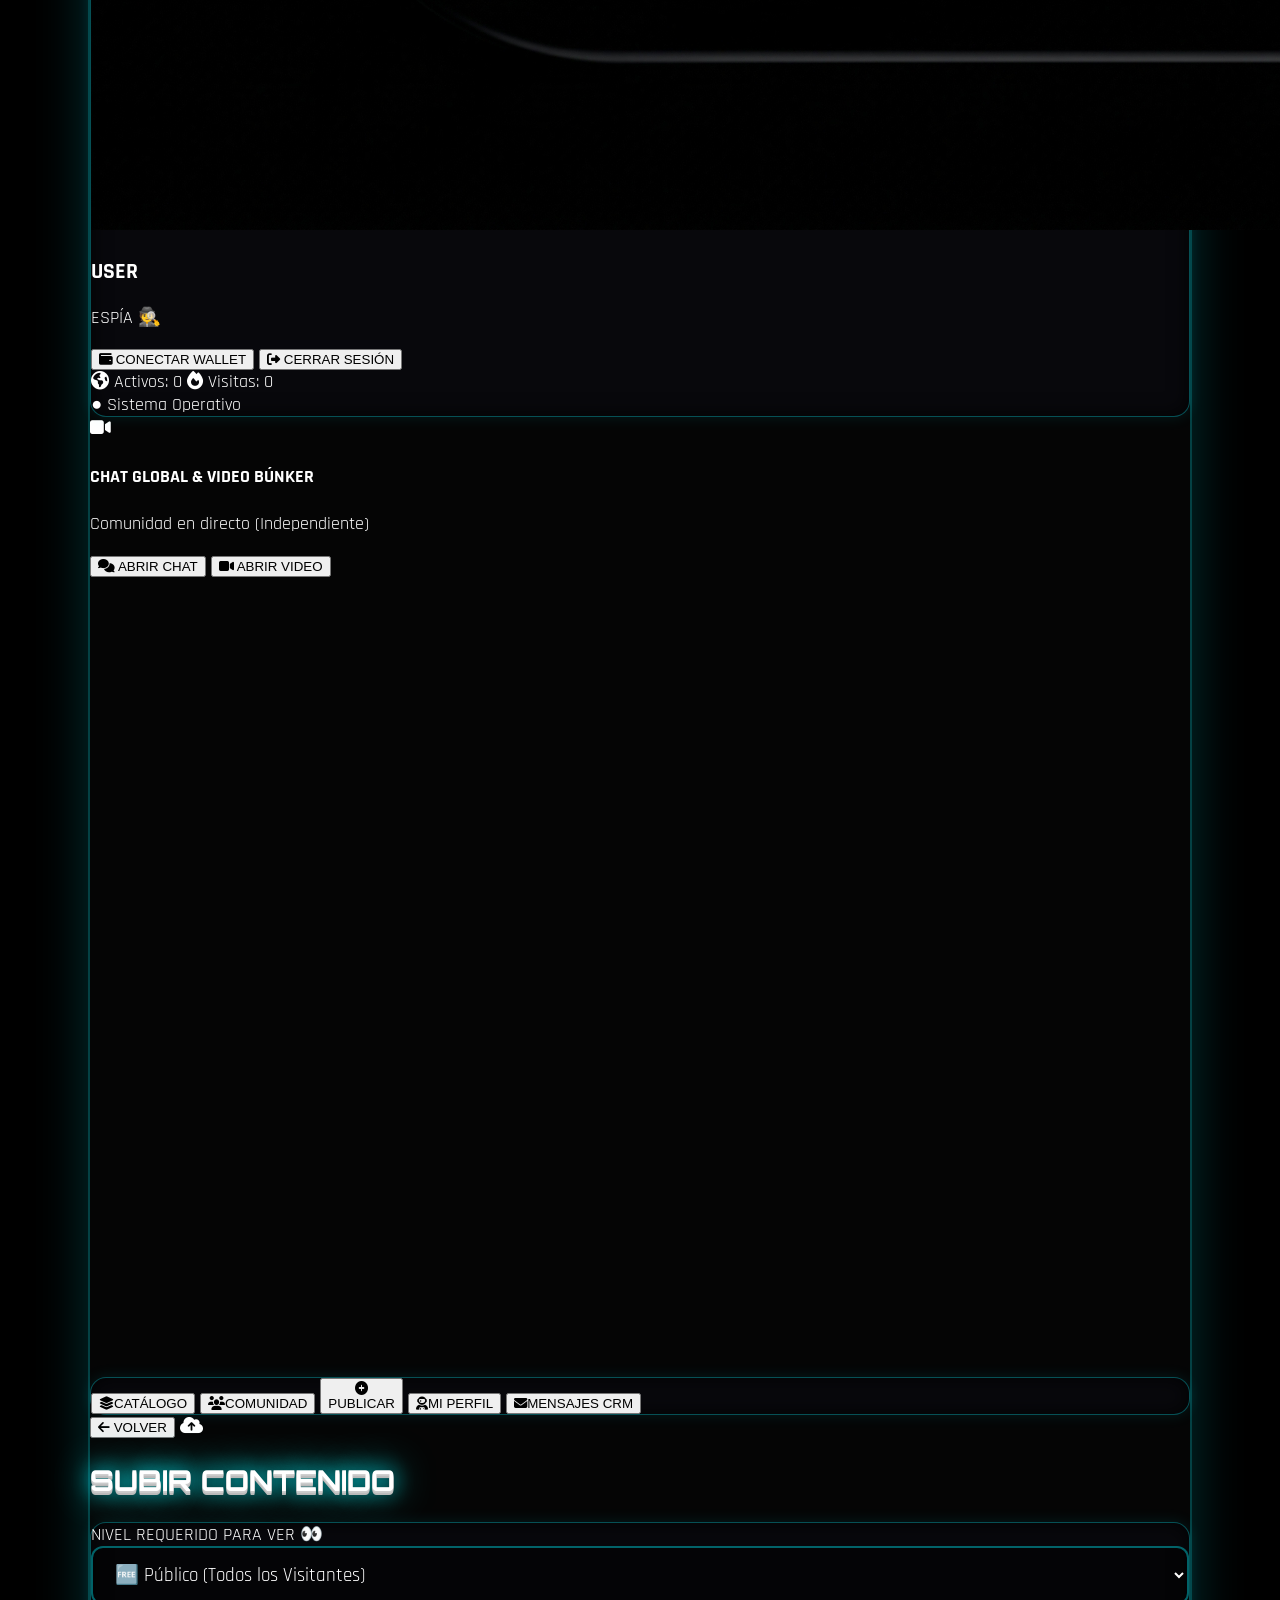
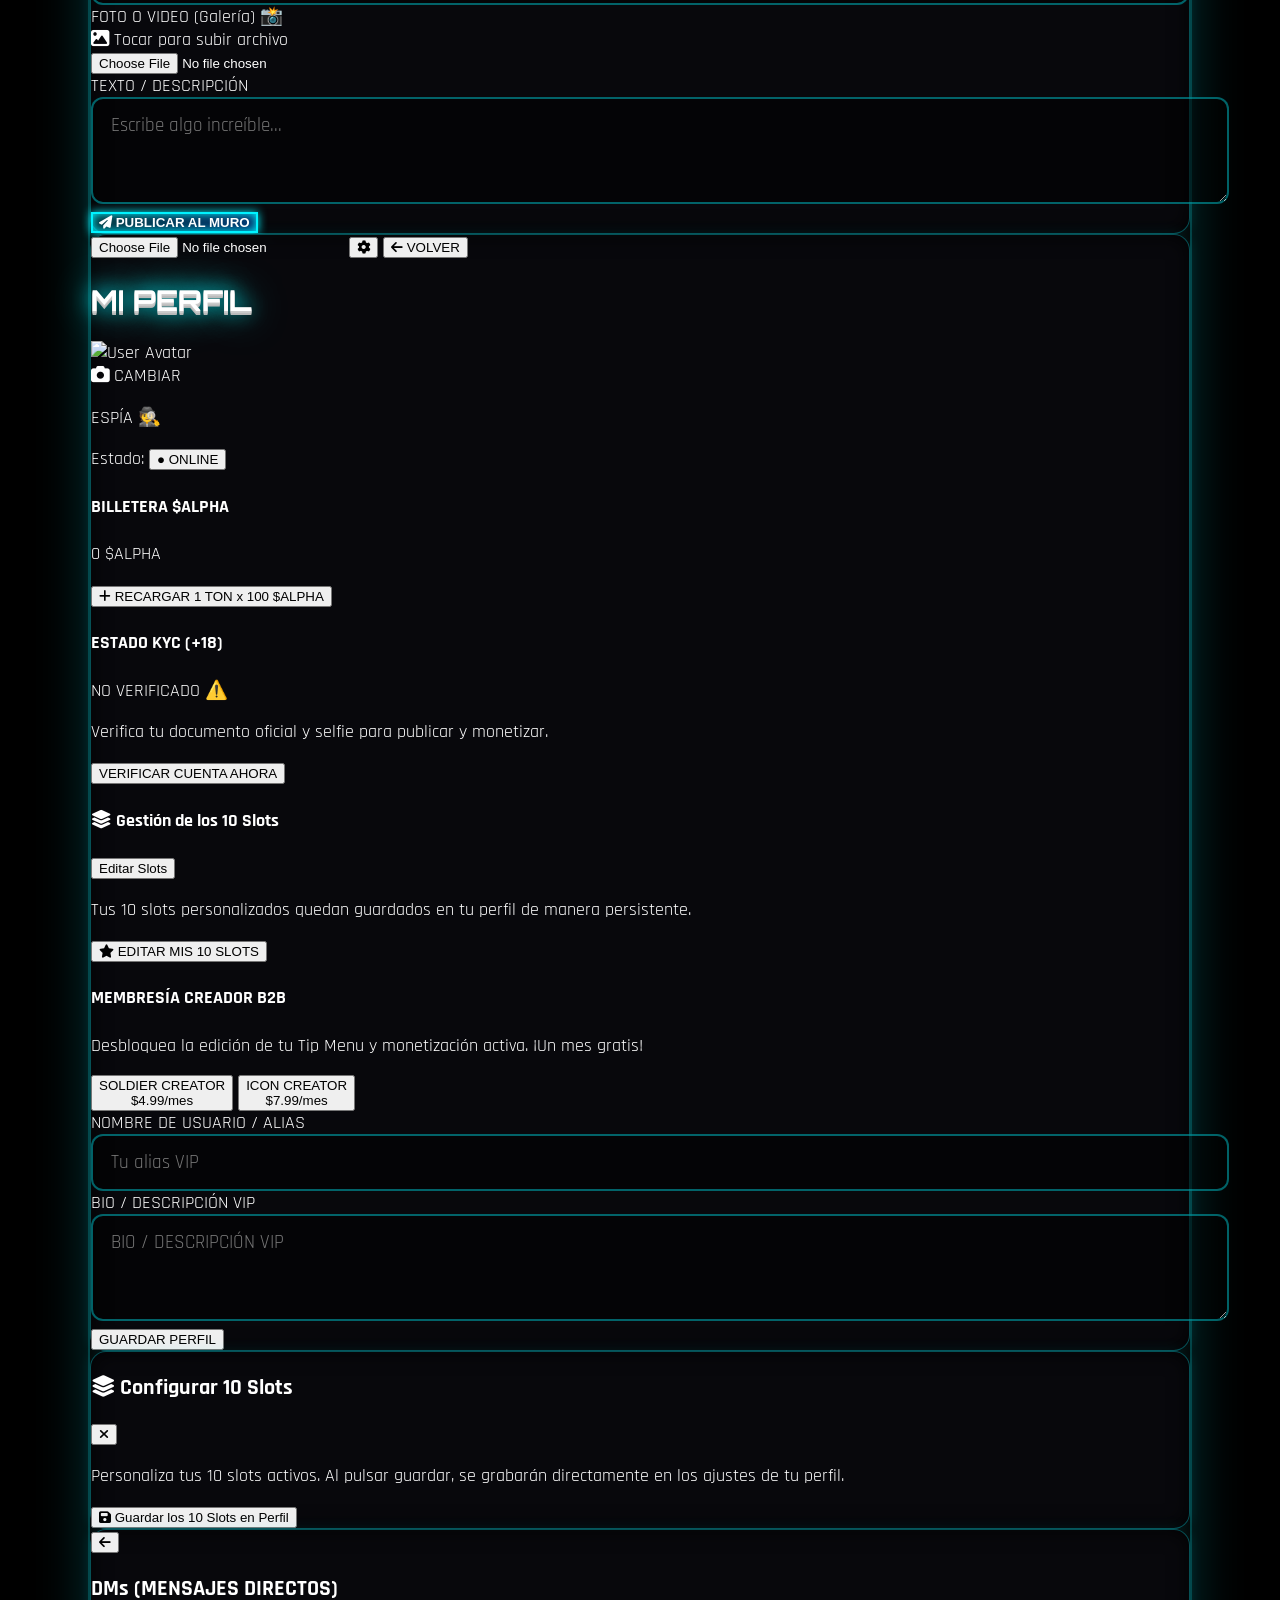
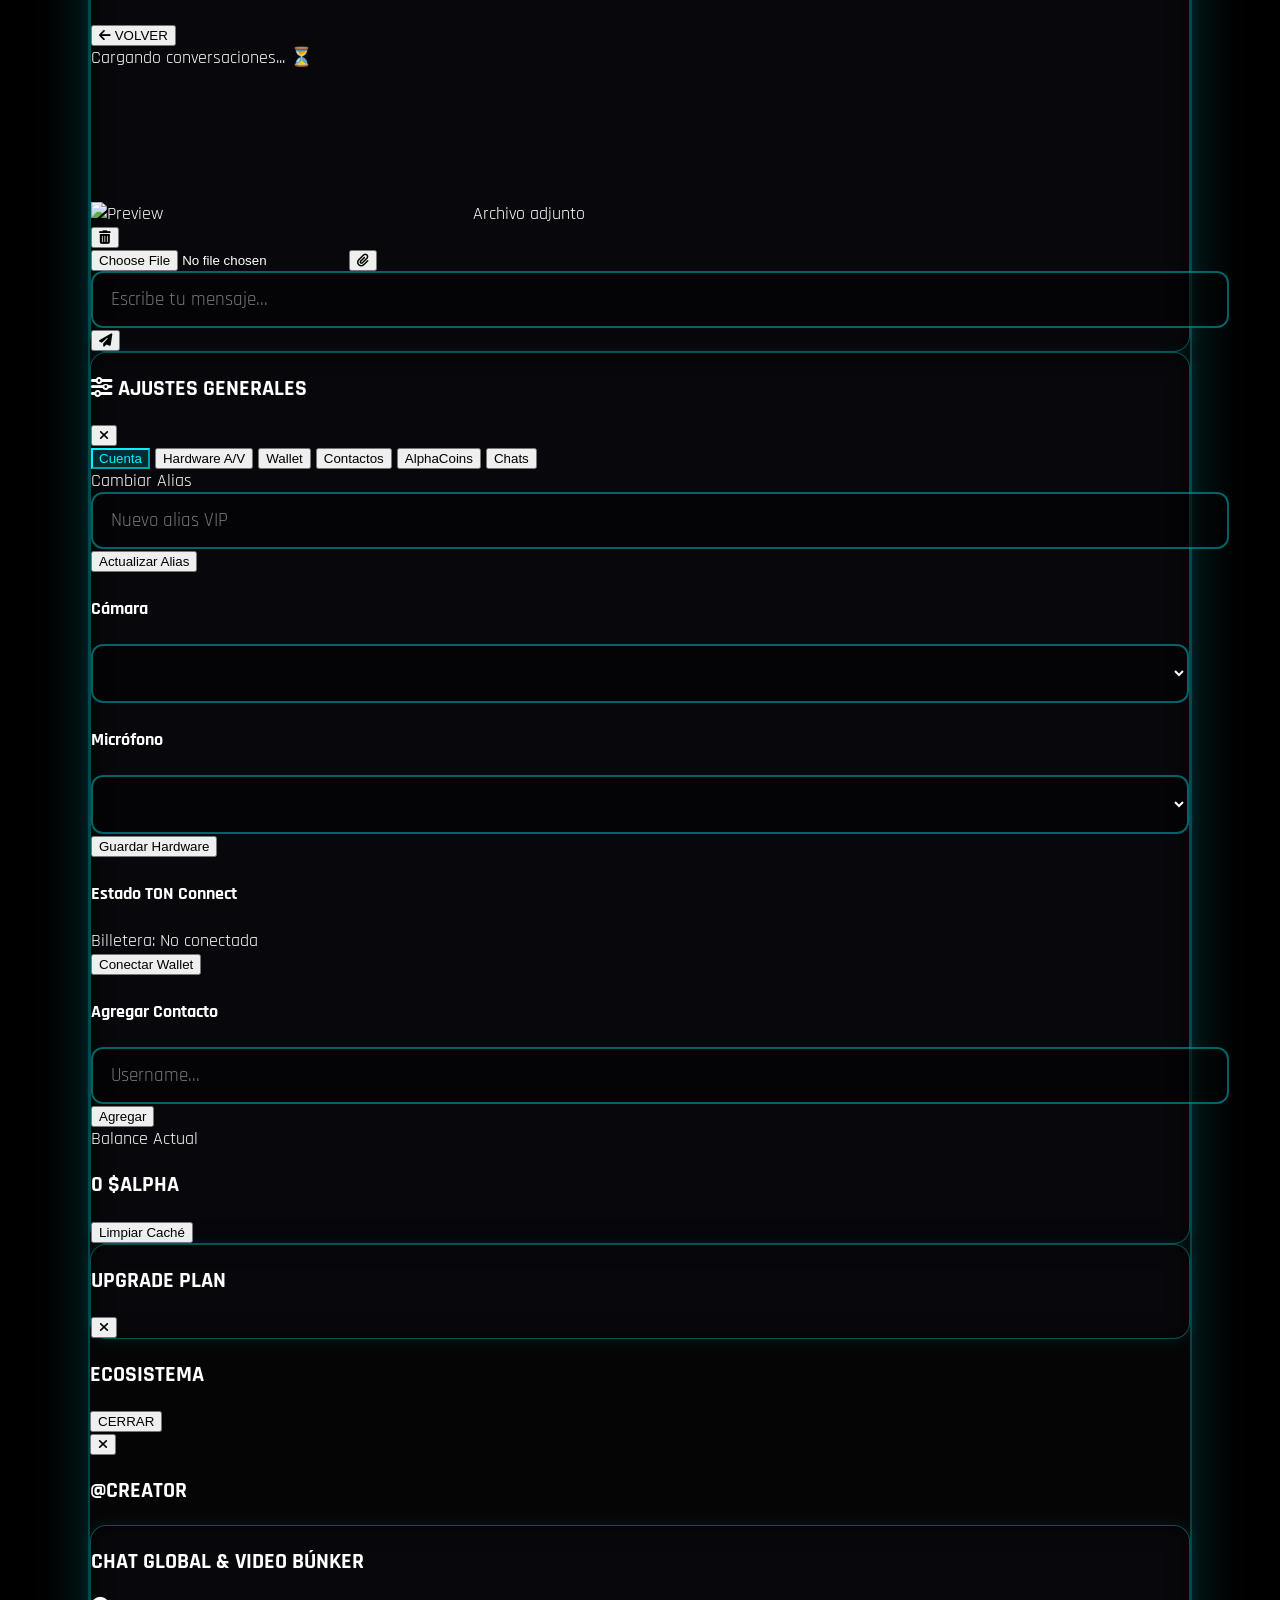
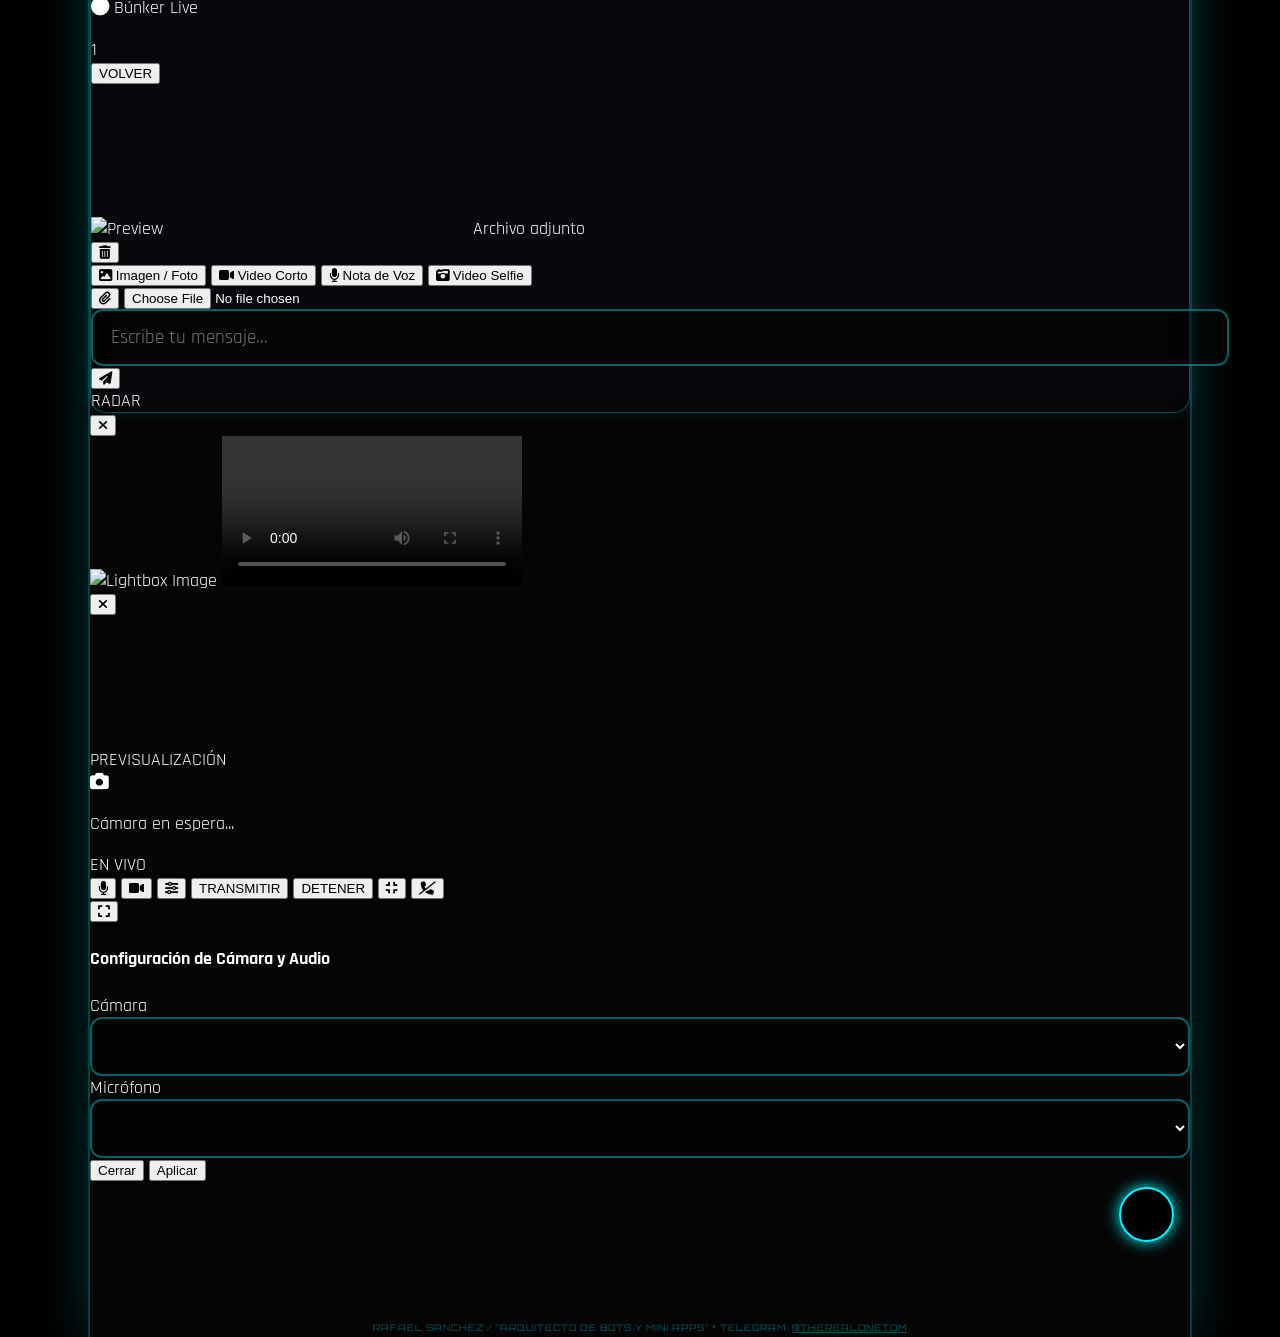
==== commit fcbaca4a: "fix: restaurar index.html original estandar" ====
--- a/frontend/index.html
+++ b/frontend/index.html
@@ -76,10 +76,9 @@
         <span class="text-[11px] font-black text-[#00f3ff]" id="fab-lang-text">ES</span>
     </button>
 
-    <!-- 📱 TELEGRAM-STYLE SLIDING SIDEBAR DRAWER (MENÚ LATERAL VERTICAL REORGANIZADO) -->
+    <!-- 📱 TELEGRAM-STYLE SLIDING SIDEBAR DRAWER -->
     <div id="sidebar-backdrop" onclick="app.closeSidebar()" class="fixed inset-0 bg-black/80 backdrop-blur-sm z-[130] opacity-0 pointer-events-none transition-opacity duration-300"></div>
     <aside id="telegram-sidebar" class="fixed inset-y-0 left-0 w-80 max-w-[85vw] bg-[#08080c] border-r-2 border-[#00f3ff] z-[135] transform -translate-x-full transition-transform duration-300 flex flex-col shadow-[0_0_35px_rgba(0,243,255,0.4)] overflow-y-auto">
-        <!-- Cabecera del Sidebar (Perfil de Usuario) -->
         <div class="p-5 bg-gradient-to-b from-[#0a0a12] to-black border-b border-[#00f3ff]/30 flex flex-col items-center relative">
             <button onclick="app.closeSidebar()" class="absolute top-4 right-4 text-neutral-400 hover:text-white text-base"><i class="fa-solid fa-times"></i></button>
             <div class="relative w-20 h-20 rounded-full border-2 border-[#00f3ff] overflow-hidden mb-3 shadow-[0_0_15px_#00f3ff] bg-black">
@@ -90,53 +89,40 @@
             <span id="sidebar-rank" class="text-[10px] font-bold text-[#ffb703] bg-[#ffb703]/20 px-2.5 py-0.5 rounded-full border border-[#ffb703]/40 mt-1">ESPÍA 🕵️</span>
         </div>
 
-        <!-- Opciones de Navegación Vertical Reorganizadas -->
         <div class="flex-1 p-3 space-y-2">
-            <!-- 1. Mi perfil y cuenta -->
             <button onclick="app.openProfile(); app.closeSidebar();" class="w-full flex items-center gap-3.5 px-4 py-3 rounded-xl bg-neutral-900/60 border border-neutral-800 hover:border-[#00f3ff] text-white transition text-xs font-bold uppercase tracking-wider">
                 <i class="fa-solid fa-user-gear text-[#00f3ff] text-base w-6"></i> <span>Mi Perfil y Cuenta</span>
             </button>
-            <!-- 2. Ajustes generales -->
             <button onclick="app.openSettingsModal(); app.closeSidebar();" class="w-full flex items-center gap-3.5 px-4 py-3 rounded-xl bg-neutral-900/60 border border-neutral-800 hover:border-[#00f3ff] text-white transition text-xs font-bold uppercase tracking-wider">
                 <i class="fa-solid fa-sliders text-[#ff00ff] text-base w-6"></i> <span>Ajustes Generales</span>
             </button>
-            <!-- 3. Gestionar 10 Slots -->
             <button onclick="app.openSlotsModal(); app.closeSidebar();" class="w-full flex items-center gap-3.5 px-4 py-3 rounded-xl bg-neutral-900/60 border border-neutral-800 hover:border-[#ffb703] text-white transition text-xs font-bold uppercase tracking-wider">
                 <i class="fa-solid fa-layer-group text-[#ffb703] text-base w-6"></i> <span>Gestionar 10 Slots</span>
             </button>
-            <!-- 4. Videochat Rooms -->
             <button onclick="app.openVideoRoomsModal(); app.closeSidebar();" class="w-full flex items-center gap-3.5 px-4 py-3 rounded-xl bg-neutral-900/60 border border-neutral-800 hover:border-amber-400 text-white transition text-xs font-bold uppercase tracking-wider">
                 <i class="fa-solid fa-video text-amber-400 text-base w-6"></i> <span>Videochat Rooms</span>
             </button>
-            <!-- 5. Global Bunker Chat -->
             <button onclick="app.openGlobalChat(); app.closeSidebar();" class="w-full flex items-center gap-3.5 px-4 py-3 rounded-xl bg-neutral-900/60 border border-neutral-800 hover:border-[#00f3ff] text-white transition text-xs font-bold uppercase tracking-wider">
                 <i class="fa-solid fa-comments text-[#00f3ff] text-base w-6"></i> <span>Global Bunker Chat</span>
             </button>
-            <!-- 6. Hardware A/V -->
             <button onclick="app.openAVSettings(); app.closeSidebar();" class="w-full flex items-center gap-3.5 px-4 py-3 rounded-xl bg-neutral-900/60 border border-neutral-800 hover:border-emerald-400 text-white transition text-xs font-bold uppercase tracking-wider">
                 <i class="fa-solid fa-sliders text-emerald-400 text-base w-6"></i> <span>Hardware A/V</span>
             </button>
-            <!-- 7. Contactos y DMs -->
             <button onclick="app.openSupport(); app.closeSidebar();" class="w-full flex items-center gap-3.5 px-4 py-3 rounded-xl bg-neutral-900/60 border border-neutral-800 hover:border-[#ff00ff] text-white transition text-xs font-bold uppercase tracking-wider">
                 <i class="fa-solid fa-address-book text-[#ff00ff] text-base w-6"></i> <span>Contactos y DMs</span>
             </button>
 
-            <!-- Separador de secciones -->
             <div class="border-t border-neutral-800 my-2 pt-2"></div>
 
-            <!-- 8. Hacer una pregunta -->
             <button onclick="app.openSupport(); app.closeSidebar();" class="w-full flex items-center gap-3.5 px-4 py-2.5 rounded-xl bg-neutral-900/40 border border-neutral-800 hover:border-cyan-400 text-neutral-300 transition text-[11px] font-bold uppercase tracking-wider">
                 <i class="fa-solid fa-circle-question text-cyan-400 text-sm w-5"></i> <span>Hacer una pregunta</span>
             </button>
-            <!-- 9. Preguntas frecuentes (FAQ) -->
             <button onclick="app.openLink('https://t.me/therealonetom'); app.closeSidebar();" class="w-full flex items-center gap-3.5 px-4 py-2.5 rounded-xl bg-neutral-900/40 border border-neutral-800 hover:border-cyan-400 text-neutral-300 transition text-[11px] font-bold uppercase tracking-wider">
                 <i class="fa-solid fa-file-lines text-cyan-400 text-sm w-5"></i> <span>Preguntas Frecuentes (FAQ)</span>
             </button>
-            <!-- 10. Aprende sobre Alpha App -->
             <button onclick="app.openLink('https://t.me/therealonetom'); app.closeSidebar();" class="w-full flex items-center gap-3.5 px-4 py-2.5 rounded-xl bg-neutral-900/40 border border-neutral-800 hover:border-cyan-400 text-neutral-300 transition text-[11px] font-bold uppercase tracking-wider">
                 <i class="fa-solid fa-graduation-cap text-cyan-400 text-sm w-5"></i> <span>Aprende sobre Alpha App</span>
             </button>
-            <!-- 11. Política de privacidad -->
             <button onclick="app.openLink('https://t.me/therealonetom'); app.closeSidebar();" class="w-full flex items-center gap-3.5 px-4 py-2.5 rounded-xl bg-neutral-900/40 border border-neutral-800 hover:border-cyan-400 text-neutral-300 transition text-[11px] font-bold uppercase tracking-wider">
                 <i class="fa-solid fa-shield-cat text-cyan-400 text-sm w-5"></i> <span>Política de Privacidad</span>
             </button>
@@ -149,7 +135,7 @@
         </div>
     </aside>
 
-    <!-- 🛡️ 1. VIEW 0: SPLASH SCREEN 3D ("Alpha App") -->
+    <!-- 🛡️ VIEW 0: SPLASH SCREEN 3D -->
     <div id="view-splash" class="fixed inset-0 z-[9999] bg-black flex flex-col items-center justify-center transition-opacity duration-1000 gpu-accelerated">
         <div id="splash-3d-container" class="relative w-44 h-44 mb-6 flex items-center justify-center">
             <canvas id="splash-3d-canvas" class="absolute inset-0 w-full h-full pointer-events-none"></canvas>
@@ -163,7 +149,7 @@
         </div>
     </div>
 
-    <!-- 🛡️ 2. VIEW -1: AGE CONSENT (+18) -->
+    <!-- 🛡️ VIEW -1: AGE CONSENT (+18) -->
     <div id="view-consent" class="hidden min-h-screen flex flex-col items-center justify-center p-6 relative z-10 transition-opacity duration-500 gpu-accelerated">
         <i class="fa-solid fa-triangle-exclamation text-8xl text-[#ff3333] mb-6 drop-shadow-[0_0_20px_#ff3333] levitate"></i>
         <h1 id="txt-warn-title" class="text-3d-red text-4xl text-center mb-3 leading-tight font-black">ADVERTENCIA</h1>
@@ -182,7 +168,7 @@
         </div>
     </div>
 
-    <!-- 🛡️ 3. VIEW -0.5: CAPTCHA OBLIGATORIO -->
+    <!-- 🛡️ VIEW -0.5: CAPTCHA OBLIGATORIO -->
     <div id="view-captcha" class="hidden min-h-screen flex flex-col items-center justify-center p-6 relative z-10 transition-opacity duration-500 gpu-accelerated">
         <i class="fa-solid fa-shield-halved text-7xl text-[#00f3ff] mb-4 drop-shadow-[0_0_15px_#00f3ff] levitate"></i>
         <h1 id="txt-cap-title" class="text-3d-cyan text-3xl text-center mb-3 leading-tight font-black">VERIFICACIÓN HUMANA</h1>
@@ -387,7 +373,7 @@
         <button onclick="app.switchView('feed')" class="absolute top-6 left-6 text-[#00f3ff] border border-[#00f3ff] rounded-full px-4 py-2 flex items-center hover:bg-[rgba(0,243,255,0.1)] transition text-sm font-bold z-50">
             <i class="fa-solid fa-arrow-left mr-2"></i> <span class="btn-back-text">VOLVER</span>
         </button>
-        <i class="fa-solid fa-cloud-arrow-up text-6xl text-[#00f3ff] mb-4 drop-shadow-[0_0_15px_#ff00ff] levitate"></i>
+        <i class="fa-solid fa-cloud-arrow-up text-6xl text-[#00f3ff] mb-4 drop-shadow-[0_0_15px_#00f3ff] levitate"></i>
         <h2 class="text-3d-cyan text-3xl text-center mb-6 font-black" id="upload-hdr">SUBIR CONTENIDO</h2>
         
         <div class="glass-panel w-full max-w-md p-6 space-y-5 bg-black/80">
@@ -469,7 +455,7 @@
                 </div>
             </div>
 
-            <!-- 🌟 GESTIÓN DE LOS 10 SLOTS (CONFIGURACIÓN Y GUARDADO COMPLETO) -->
+            <!-- 🌟 GESTIÓN DE LOS 10 SLOTS -->
             <div class="w-full bg-neutral-900 border border-[#ffb703]/30 rounded-2xl p-4 mb-5">
                 <div class="flex items-center justify-between mb-3">
                     <h4 class="text-xs font-black text-[#ffb703] uppercase tracking-wider flex items-center gap-1.5">
@@ -509,7 +495,7 @@
         </div>
     </div>
 
-    <!-- MODAL: GESTIÓN DE LOS 10 SLOTS (EDITOR COMPLETO Y GUARDADO EN PERFIL) -->
+    <!-- MODAL: GESTIÓN DE LOS 10 SLOTS -->
     <div id="modal-slots" class="hidden fixed inset-0 z-[125] flex items-center justify-center bg-black bg-opacity-95 backdrop-blur-md">
         <div class="glass-panel w-11/12 max-w-lg rounded-3xl p-6 relative flex flex-col border-2 border-[#ffb703] shadow-[0_0_25px_rgba(255,183,3,0.3)] max-h-[90vh] overflow-hidden">
             <div class="flex items-center justify-between mb-3 pb-3 border-b border-[#ffb703]/30 shrink-0">
@@ -520,9 +506,7 @@
             </div>
             <p class="text-xs text-neutral-300 mb-3 shrink-0">Personaliza tus 10 slots activos. Al pulsar guardar, se grabarán directamente en los ajustes de tu perfil.</p>
             
-            <div class="flex-1 overflow-y-auto pr-1 space-y-3" id="slots-container-list">
-                <!-- Se generan dinámicamente o se precargan 10 slots -->
-            </div>
+            <div class="flex-1 overflow-y-auto pr-1 space-y-3" id="slots-container-list"></div>
 
             <div class="pt-3 border-t border-neutral-800 shrink-0 mt-3">
                 <button onclick="app.saveAllSlots()" class="w-full bg-[#ffb703] text-black font-black py-3 rounded-xl text-xs uppercase tracking-wider shadow-[0_0_15px_rgba(255,183,3,0.5)]">
@@ -532,7 +516,7 @@
         </div>
     </div>
 
-    <!-- MODAL: DMs (BANDEJA DE ENTRADA Y CHATS INDIVIDUALES ESTILO TELEGRAM) -->
+    <!-- MODAL: DMs -->
     <div id="modal-chat" class="hidden fixed inset-0 z-[82] flex items-end justify-center bg-black bg-opacity-80 backdrop-blur-sm transition-opacity duration-300">
         <div class="glass-panel w-full max-w-lg h-[88vh] rounded-t-3xl flex flex-col relative border-b-0 overflow-hidden shadow-[0_-5px_20px_rgba(0,243,255,0.2)]">
             <div class="bg-black bg-opacity-80 p-3.5 flex items-center justify-between border-b border-[#00f3ff]/60 shadow-[0_0_15px_rgba(0,243,255,0.1)]">
@@ -545,12 +529,10 @@
                 </button>
             </div>
 
-            <!-- 1. Vista de Bandeja de Entrada -->
             <div id="dm-inbox-view" class="flex-1 overflow-y-auto p-3 space-y-2 bg-gradient-to-b from-transparent to-black/50">
                 <div class="text-center text-neutral-400 text-xs py-10 font-bold">Cargando conversaciones... ⏳</div>
             </div>
 
-            <!-- 2. Vista de Chat Personalizado -->
             <div id="dm-chat-view" class="hidden flex-1 flex flex-col overflow-hidden">
                 <div id="chat-messages" class="flex-1 overflow-y-auto p-3 space-y-3 bg-gradient-to-b from-transparent to-black/50"></div>
                 <div id="crm-chat-preview-container" class="hidden px-3 py-2 bg-neutral-900/90 border-t border-neutral-800 flex items-center justify-between">
@@ -571,7 +553,7 @@
         </div>
     </div>
 
-    <!-- 🛠️ MODAL: CENTRO DE AJUSTES GENERAL (MODULAR Y COMPLETO) -->
+    <!-- MODAL: CENTRO DE AJUSTES GENERAL -->
     <div id="modal-settings" class="hidden fixed inset-0 z-[120] flex items-center justify-center bg-black bg-opacity-95 backdrop-blur-md">
         <div class="glass-panel w-11/12 max-w-lg rounded-3xl p-6 relative flex flex-col border-2 border-[#00f3ff] shadow-[0_0_25px_rgba(0,243,255,0.3)] max-h-[90vh] overflow-hidden">
             <div class="flex items-center justify-between mb-3 pb-3 border-b border-[#00f3ff]/30 shrink-0">
@@ -581,293 +563,120 @@
                 <button onclick="app.closeSettingsModal()" class="bg-red-600 text-white rounded-full w-8 h-8 flex items-center justify-center font-bold hover:scale-110 transition"><i class="fa-solid fa-times"></i></button>
             </div>
 
-            <!-- Navegación por pestañas del panel de ajustes -->
             <div class="flex overflow-x-auto gap-2 pb-2 mb-3 shrink-0 border-b border-neutral-800 scrollbar-none" id="settings-tabs-bar">
-                <button onclick="app.switchSettingsTab('account')" id="tab-btn-account" class="px-3 py-1.5 rounded-xl border border-neutral-700 bg-neutral-900 text-white font-bold text-xs uppercase tracking-wider shrink-0 transition settings-tab-active">
-                    <i class="fa-solid fa-user-gear mr-1"></i> Cuenta
-                </button>
-                <button onclick="app.switchSettingsTab('av')" id="tab-btn-av" class="px-3 py-1.5 rounded-xl border border-neutral-700 bg-neutral-900 text-neutral-400 font-bold text-xs uppercase tracking-wider shrink-0 transition">
-                    <i class="fa-solid fa-video mr-1"></i> Hardware A/V
-                </button>
-                <button onclick="app.switchSettingsTab('wallet')" id="tab-btn-wallet" class="px-3 py-1.5 rounded-xl border border-neutral-700 bg-neutral-900 text-neutral-400 font-bold text-xs uppercase tracking-wider shrink-0 transition">
-                    <i class="fa-solid fa-wallet mr-1"></i> Wallet
-                </button>
-                <button onclick="app.switchSettingsTab('contacts')" id="tab-btn-contacts" class="px-3 py-1.5 rounded-xl border border-neutral-700 bg-neutral-900 text-neutral-400 font-bold text-xs uppercase tracking-wider shrink-0 transition">
-                    <i class="fa-solid fa-address-book mr-1"></i> Contactos
-                </button>
-                <button onclick="app.switchSettingsTab('alphacoins')" id="tab-btn-alphacoins" class="px-3 py-1.5 rounded-xl border border-neutral-700 bg-neutral-900 text-neutral-400 font-bold text-xs uppercase tracking-wider shrink-0 transition">
-                    <i class="fa-solid fa-coins mr-1"></i> AlphaCoins
-                </button>
-                <button onclick="app.switchSettingsTab('chats')" id="tab-btn-chats" class="px-3 py-1.5 rounded-xl border border-neutral-700 bg-neutral-900 text-neutral-400 font-bold text-xs uppercase tracking-wider shrink-0 transition">
-                    <i class="fa-solid fa-comments mr-1"></i> Chats
-                </button>
+                <button onclick="app.switchSettingsTab('account')" id="tab-btn-account" class="px-3 py-1.5 rounded-xl border border-neutral-700 bg-neutral-900 text-white font-bold text-xs uppercase tracking-wider shrink-0 transition settings-tab-active">Cuenta</button>
+                <button onclick="app.switchSettingsTab('av')" id="tab-btn-av" class="px-3 py-1.5 rounded-xl border border-neutral-700 bg-neutral-900 text-neutral-400 font-bold text-xs uppercase tracking-wider shrink-0 transition">Hardware A/V</button>
+                <button onclick="app.switchSettingsTab('wallet')" id="tab-btn-wallet" class="px-3 py-1.5 rounded-xl border border-neutral-700 bg-neutral-900 text-neutral-400 font-bold text-xs uppercase tracking-wider shrink-0 transition">Wallet</button>
+                <button onclick="app.switchSettingsTab('contacts')" id="tab-btn-contacts" class="px-3 py-1.5 rounded-xl border border-neutral-700 bg-neutral-900 text-neutral-400 font-bold text-xs uppercase tracking-wider shrink-0 transition">Contactos</button>
+                <button onclick="app.switchSettingsTab('alphacoins')" id="tab-btn-alphacoins" class="px-3 py-1.5 rounded-xl border border-neutral-700 bg-neutral-900 text-neutral-400 font-bold text-xs uppercase tracking-wider shrink-0 transition">AlphaCoins</button>
+                <button onclick="app.switchSettingsTab('chats')" id="tab-btn-chats" class="px-3 py-1.5 rounded-xl border border-neutral-700 bg-neutral-900 text-neutral-400 font-bold text-xs uppercase tracking-wider shrink-0 transition">Chats</button>
             </div>
             
-            <!-- Contenedor con scroll para los paneles -->
             <div class="flex-1 overflow-y-auto pr-1 space-y-4 text-sm" id="settings-tab-content">
-                
-                <!-- 1. PESTAÑA: CUENTA & PERFIL -->
                 <div id="settings-panel-account" class="space-y-4">
                     <div class="bg-black/60 border border-neutral-800 p-4 rounded-2xl">
-                        <label class="block text-xs text-[#00f3ff] font-bold uppercase tracking-wider mb-1"><i class="fa-solid fa-user-pen mr-1"></i> Cambiar Alias</label>
+                        <label class="block text-xs text-[#00f3ff] font-bold uppercase tracking-wider mb-1">Cambiar Alias</label>
                         <input type="text" id="settings-username-input" class="cyber-input text-sm mb-2" placeholder="Nuevo alias VIP">
-                        <p id="name-change-warning" class="text-[10px] text-amber-400 mb-2 font-semibold">⚠️ Primer cambio libre. Modificaciones posteriores limitadas a 1 vez cada 30 días.</p>
-                        <button onclick="app.updateUsernameSettings()" class="w-full bg-[#00f3ff] text-black font-black py-2.5 rounded-xl text-xs uppercase tracking-wider shadow-[0_0_10px_rgba(0,243,255,0.4)]">Actualizar Alias</button>
-                    </div>
-
-                    <div class="bg-black/60 border border-neutral-800 p-4 rounded-2xl">
-                        <label class="block text-xs text-[#ff00ff] font-bold uppercase tracking-wider mb-1"><i class="fa-solid fa-lock mr-1"></i> Cambiar Contraseña</label>
-                        <input type="password" id="settings-old-pass" placeholder="Contraseña actual" class="cyber-input text-sm mb-2">
-                        <input type="password" id="settings-new-pass" placeholder="Nueva contraseña (mín. 6 caracteres)" class="cyber-input text-sm mb-2">
-                        <input type="password" id="settings-confirm-pass" placeholder="Repetir nueva contraseña" class="cyber-input text-sm mb-2">
-                        <button onclick="app.updatePasswordSettings()" class="w-full bg-[#ff00ff] text-black font-black py-2.5 rounded-xl text-xs uppercase tracking-wider shadow-[0_0_10px_rgba(255,0,255,0.4)]">Actualizar Contraseña</button>
-                    </div>
-
-                    <div class="bg-black/60 border border-neutral-800 p-4 rounded-2xl space-y-3">
-                        <div class="flex items-center justify-between">
-                            <span class="text-xs text-neutral-200 font-bold uppercase"><i class="fa-solid fa-moon text-[#ffb703] mr-1"></i> Tema Claro / Oscuro</span>
-                            <label class="relative inline-flex items-center cursor-pointer">
-                                <input type="checkbox" id="theme-switch" class="sr-only peer" onchange="app.toggleTheme()">
-                                <div class="w-12 h-6 bg-neutral-800 border border-neutral-600 peer-focus:outline-none rounded-full peer peer-checked:after:translate-x-6 peer-checked:after:border-white after:content-[''] after:absolute after:top-[2px] after:left-[2px] after:bg-white after:border-gray-300 after:border after:rounded-full after:h-5 after:w-5 after:transition-all peer-checked:bg-[#00f3ff] peer-checked:border-[#00f3ff] shadow-inner"></div>
-                            </label>
-                        </div>
-                        <div class="border-t border-neutral-800 pt-3 flex items-center justify-between">
-                            <span class="text-xs text-neutral-200 font-bold uppercase"><i class="fa-solid fa-signal mr-1"></i> Estado Operativo</span>
-                            <button onclick="app.toggleOnlineStatus()" id="settings-status-btn" class="bg-emerald-600/20 border border-emerald-500 text-emerald-400 px-3 py-1.5 rounded-xl text-xs font-black uppercase flex items-center gap-1.5">
-                                <span id="settings-status-indicator" class="w-2.5 h-2.5 rounded-full bg-emerald-500 animate-pulse"></span> 
-                                <span id="settings-status-text">ONLINE</span>
-                            </button>
-                        </div>
-                    </div>
-                </div>
-
-                <!-- 2. PESTAÑA: HARDWARE A/V (CÁMARAS Y AUDIO EN CALIENTE) -->
+                        <button onclick="app.updateUsernameSettings()" class="w-full bg-[#00f3ff] text-black font-black py-2.5 rounded-xl text-xs uppercase tracking-wider">Actualizar Alias</button>
+                    </div>
+                </div>
                 <div id="settings-panel-av" class="hidden space-y-4">
                     <div class="bg-black/60 border border-neutral-800 p-4 rounded-2xl space-y-3">
-                        <div class="flex items-center justify-between">
-                            <h4 class="text-xs font-black text-[#00f3ff] uppercase tracking-wider"><i class="fa-solid fa-camera mr-1"></i> Selector de Cámara</h4>
-                            <button onclick="app.refreshMediaDevicesList()" class="text-[10px] text-[#00f3ff] hover:underline flex items-center gap-1"><i class="fa-solid fa-rotate-right"></i> Detectar</button>
-                        </div>
-                        <p class="text-[10px] text-neutral-400">Compatible con cámaras físicas (Frontal/Trasera) y virtuales (OBS VirtualCam, Lovense Connect).</p>
+                        <h4 class="text-xs font-black text-[#00f3ff] uppercase">Cámara</h4>
                         <select id="settings-av-cam-source" class="cyber-input text-xs w-full bg-neutral-900"></select>
                     </div>
-
                     <div class="bg-black/60 border border-neutral-800 p-4 rounded-2xl space-y-3">
-                        <h4 class="text-xs font-black text-[#00f3ff] uppercase tracking-wider"><i class="fa-solid fa-microphone mr-1"></i> Selector de Micrófono</h4>
+                        <h4 class="text-xs font-black text-[#00f3ff] uppercase">Micrófono</h4>
                         <select id="settings-av-mic-source" class="cyber-input text-xs w-full bg-neutral-900"></select>
                     </div>
-
-                    <div class="bg-black/60 border border-neutral-800 p-4 rounded-2xl space-y-3">
-                        <h4 class="text-xs font-black text-[#ffb703] uppercase tracking-wider"><i class="fa-solid fa-volume-high mr-1"></i> Salida de Audio / Altavoces</h4>
-                        <select id="settings-av-speaker-source" class="cyber-input text-xs w-full bg-neutral-900">
-                            <option value="default">🔊 Altavoz Predeterminado del Sistema</option>
-                        </select>
-                    </div>
-
-                    <button onclick="app.applyGeneralAVSettings()" class="w-full bg-[#00f3ff] text-black font-black py-3 rounded-xl text-xs uppercase tracking-wider shadow-[0_0_12px_rgba(0,243,255,0.4)]">
-                        <i class="fa-solid fa-check mr-1"></i> Aplicar y Guardar Hardware
-                    </button>
-                </div>
-
-                <!-- 3. PESTAÑA: GESTIÓN DE LA WALLET -->
+                    <button onclick="app.applyGeneralAVSettings()" class="w-full bg-[#00f3ff] text-black font-black py-3 rounded-xl text-xs uppercase">Guardar Hardware</button>
+                </div>
                 <div id="settings-panel-wallet" class="hidden space-y-4">
                     <div class="bg-black/60 border border-neutral-800 p-4 rounded-2xl space-y-3">
-                        <h4 class="text-xs font-black text-[#00f3ff] uppercase tracking-wider"><i class="fa-solid fa-wallet mr-1"></i> Estado TON Connect</h4>
+                        <h4 class="text-xs font-black text-[#00f3ff] uppercase">Estado TON Connect</h4>
                         <div class="p-3 bg-neutral-900 rounded-xl border border-neutral-800 flex justify-between items-center">
-                            <span class="text-xs text-neutral-300">Billetera Vinculada:</span>
+                            <span class="text-xs text-neutral-300">Billetera:</span>
                             <span id="settings-wallet-address" class="text-xs font-mono text-[#00f3ff] font-bold">No conectada</span>
                         </div>
-                        <div class="flex gap-2">
-                            <button onclick="app.connectWallet()" class="flex-1 bg-blue-600 text-white font-black py-2.5 rounded-xl text-xs uppercase shadow-md hover:bg-blue-500 transition">Conectar / Cambiar</button>
-                            <button onclick="app.openCatalogPackages()" class="flex-1 bg-[#ffb703] text-black font-black py-2.5 rounded-xl text-xs uppercase shadow-md hover:bg-amber-400 transition">Recargar Saldo</button>
-                        </div>
-                    </div>
-                </div>
-
-                <!-- 4. PESTAÑA: CONTACTOS & DIRECTORIO -->
+                        <button onclick="app.connectWallet()" class="w-full bg-blue-600 text-white font-black py-2.5 rounded-xl text-xs uppercase">Conectar Wallet</button>
+                    </div>
+                </div>
                 <div id="settings-panel-contacts" class="hidden space-y-4">
                     <div class="bg-black/60 border border-neutral-800 p-4 rounded-2xl space-y-3">
-                        <h4 class="text-xs font-black text-[#00f3ff] uppercase tracking-wider"><i class="fa-solid fa-user-plus mr-1"></i> Agregar Contacto</h4>
+                        <h4 class="text-xs font-black text-[#00f3ff] uppercase">Agregar Contacto</h4>
                         <div class="flex gap-2">
-                            <input type="text" id="settings-contact-input" placeholder="ID o Telegram Username..." class="cyber-input text-xs flex-1">
+                            <input type="text" id="settings-contact-input" placeholder="Username..." class="cyber-input text-xs flex-1">
                             <button onclick="app.addContactFromSettings()" class="bg-[#00f3ff] text-black font-black px-4 rounded-xl text-xs uppercase">Agregar</button>
                         </div>
                     </div>
-                    <div class="bg-black/60 border border-neutral-800 p-4 rounded-2xl">
-                        <h4 class="text-xs font-black text-white uppercase tracking-wider mb-2"><i class="fa-solid fa-address-book mr-1"></i> Directorio Rápido</h4>
-                        <div id="settings-contacts-list" class="space-y-2 max-h-48 overflow-y-auto">
-                            <div class="text-center text-neutral-500 text-xs py-3">Cargando directorio...</div>
-                        </div>
-                    </div>
-                </div>
-
-                <!-- 5. PESTAÑA: REGISTRO DE ALPHACOINS -->
+                    <div id="settings-contacts-list" class="space-y-2 max-h-48 overflow-y-auto"></div>
+                </div>
                 <div id="settings-panel-alphacoins" class="hidden space-y-4">
                     <div class="bg-black/60 border border-neutral-800 p-4 rounded-2xl flex justify-between items-center">
                         <div>
-                            <span class="text-[10px] text-neutral-400 font-bold uppercase tracking-widest">Balance Actual</span>
+                            <span class="text-[10px] text-neutral-400 font-bold uppercase">Balance Actual</span>
                             <h3 class="text-2xl font-black text-[#ffb703] wallet-balance-val">0 $ALPHA</h3>
                         </div>
-                        <button onclick="app.openCatalogPackages()" class="bg-[#ffb703]/20 border border-[#ffb703] text-[#ffb703] px-3 py-1.5 rounded-xl text-xs font-black uppercase hover:bg-[#ffb703]/30">Adquirir Más</button>
-                    </div>
-
-                    <div class="bg-black/60 border border-neutral-800 p-4 rounded-2xl space-y-2">
-                        <h4 class="text-xs font-black text-[#00f3ff] uppercase tracking-wider mb-1"><i class="fa-solid fa-clock-rotate-left mr-1"></i> Historial de Movimientos</h4>
-                        <div id="settings-alphacoins-history" class="space-y-2 max-h-56 overflow-y-auto">
-                            <div class="text-center text-neutral-500 text-xs py-4">No hay transacciones recientes registradas.</div>
-                        </div>
-                    </div>
-                </div>
-
-                <!-- 6. PESTAÑA: AJUSTES DE CHATS & NOTIFICACIONES -->
+                    </div>
+                    <div id="settings-alphacoins-history" class="space-y-2 max-h-56 overflow-y-auto"></div>
+                </div>
                 <div id="settings-panel-chats" class="hidden space-y-4">
-                    <div class="bg-black/60 border border-neutral-800 p-4 rounded-2xl space-y-3">
-                        <div class="flex items-center justify-between">
-                            <span class="text-xs text-neutral-200 font-bold uppercase"><i class="fa-solid fa-bell text-[#00f3ff] mr-1"></i> Sonido en Mensajes</span>
-                            <input type="checkbox" id="settings-chat-sound" class="w-4 h-4 accent-[#00f3ff]" checked>
-                        </div>
-                        <div class="border-t border-neutral-800 pt-3 flex items-center justify-between">
-                            <span class="text-xs text-neutral-200 font-bold uppercase"><i class="fa-solid fa-mobile mr-1"></i> Vibración Háptica</span>
-                            <input type="checkbox" id="settings-chat-haptic" class="w-4 h-4 accent-[#ff00ff]" checked>
-                        </div>
-                        <div class="border-t border-neutral-800 pt-3">
-                            <button onclick="app.openDirectChat(null, 'Mensajes Guardados')" class="w-full bg-neutral-900 border border-neutral-700 hover:border-[#00f3ff] text-white py-2.5 rounded-xl text-xs font-black uppercase flex items-center justify-center gap-2">
-                                <i class="fa-solid fa-bookmark text-[#00f3ff]"></i> Abrir Mensajes Guardados
-                            </button>
-                        </div>
-                        <div class="border-t border-neutral-800 pt-3">
-                            <button onclick="app.clearChatCache()" class="w-full bg-red-950/40 border border-red-800 hover:bg-red-900/40 text-red-300 py-2.5 rounded-xl text-xs font-black uppercase flex items-center justify-center gap-2">
-                                <i class="fa-solid fa-trash-can"></i> Limpiar Caché Local de Mensajes
-                            </button>
-                        </div>
-                    </div>
-                </div>
-
-            </div>
-        </div>
-    </div>
-
-    <!-- MODAL: CATÁLOGO DE RANGOS -->
+                    <button onclick="app.clearChatCache()" class="w-full bg-red-950/40 border border-red-800 text-red-300 py-2.5 rounded-xl text-xs font-black uppercase">Limpiar Caché</button>
+                </div>
+            </div>
+        </div>
+    </div>
+
+    <!-- MODAL: CATÁLOGO -->
     <div id="modal-catalog" class="hidden fixed inset-0 z-[80] flex items-center justify-center bg-black bg-opacity-95 backdrop-blur-md">
-        <div class="glass-panel w-11/12 max-w-lg h-[85vh] rounded-3xl p-0 flex flex-col relative border-2 border-[#00f3ff] shadow-[0_0_25px_rgba(0,243,255,0.3)] overflow-hidden">
+        <div class="glass-panel w-11/12 max-w-lg h-[85vh] rounded-3xl p-0 flex flex-col relative border-2 border-[#00f3ff] overflow-hidden">
             <div class="p-4 border-b border-[#00f3ff]/30 flex justify-between items-center bg-black/60">
-                <h3 class="text-xl font-black text-[#00f3ff] uppercase tracking-wider" id="cat-title"><i class="fa-solid fa-store mr-2"></i> UPGRADE PLAN</h3>
-                <button onclick="app.closeModals()" class="bg-red-600 text-white rounded-full w-8 h-8 flex items-center justify-center font-bold hover:scale-110 transition shadow-[0_0_10px_red]"><i class="fa-solid fa-times"></i></button>
+                <h3 class="text-xl font-black text-[#00f3ff] uppercase">UPGRADE PLAN</h3>
+                <button onclick="app.closeModals()" class="bg-red-600 text-white rounded-full w-8 h-8 flex items-center justify-center font-bold"><i class="fa-solid fa-times"></i></button>
             </div>
             <div class="flex-1 overflow-y-auto p-4" id="catalog-packages-list"></div>
         </div>
     </div>
 
-    <!-- 🌐 MODAL: COMUNIDADES OFICIALES (PRE-RENDERIZADO ESTABLE) -->
+    <!-- MODAL: COMUNIDADES -->
     <div id="modal-communities-links" class="hidden fixed inset-0 z-[200] flex items-center justify-center bg-black bg-opacity-95 backdrop-blur-md">
         <div class="bg-neutral-900 border-2 border-[#00f3ff] rounded-3xl p-6 w-11/12 max-w-sm flex flex-col shadow-[0_0_20px_rgba(0,243,255,0.3)]">
-            <h3 class="text-xl font-black text-[#00f3ff] mb-2 text-center tracking-widest uppercase"><i class="fa-solid fa-users mr-2"></i> <span id="com-eco-title">ECOSISTEMA</span></h3>
-            <p class="text-xs text-neutral-300 text-center mb-6" id="com-eco-desc">Únete a nuestros canales y grupos oficiales.</p>
-            
-            <div class="space-y-3 overflow-y-auto max-h-[50vh] pr-1">
-                <button onclick="app.openLink('https://t.me/+66WhSKtHWI5kZTkx')" class="w-full bg-black border border-amber-500 text-amber-500 font-black py-3 px-2 rounded-xl text-xs uppercase flex flex-col items-center justify-center gap-1 shadow-[0_0_10px_rgba(245,158,11,0.4)] transition hover:bg-amber-500/20 active:scale-95 text-center leading-tight">
-                    <i class="fa-solid fa-globe text-lg"></i> 🔱♨️Alpha World♨️🔱
-                </button>
-                <button onclick="app.openLink('https://t.me/+7NhKBpvAE_dkODgx')" class="w-full bg-black border border-[#ff00ff] text-[#ff00ff] font-black py-3 px-2 rounded-xl text-xs uppercase flex flex-col items-center justify-center gap-1 shadow-[0_0_10px_rgba(255,0,255,0.4)] transition hover:bg-ff00ff/20 active:scale-95 text-center leading-tight">
-                    <i class="fa-solid fa-champagne-glasses text-lg"></i> PIG'BROS 🚀PartyN'Play🚀VIP • 💬CHAT & VC📽
-                </button>
-                <button onclick="app.openLink('https://t.me/+GmnxDHRiA5A2M2Ix')" class="w-full bg-black border border-[#00f3ff] text-[#00f3ff] font-black py-3 px-2 rounded-xl text-xs uppercase flex flex-col items-center justify-center gap-1 shadow-[0_0_10px_rgba(0,243,255,0.4)] transition hover:bg-[#00f3ff]/20 active:scale-95 text-center leading-tight">
-                    <i class="fa-solid fa-lock text-lg"></i> ⚜️🔐The Bunker CHat 🔐⚜️
-                </button>
-                <button onclick="app.openLink('https://t.me/+Hst6ckYRUM02NmQx')" class="w-full bg-black border border-purple-500 text-purple-500 font-black py-3 px-2 rounded-xl text-xs uppercase flex flex-col items-center justify-center gap-1 shadow-[0_0_10px_rgba(168,85,247,0.4)] transition hover:bg-purple-500/20 active:scale-95 text-center leading-tight">
-                    <i class="fa-solid fa-masks-theater text-lg"></i> BETA HOUSE
-                </button>
-                <button onclick="app.openLink('https://t.me/+N0BuW-guPM42OGNh')" class="w-full bg-black border border-red-500 text-red-500 font-black py-3 px-2 rounded-xl text-xs uppercase flex flex-col items-center justify-center gap-1 shadow-[0_0_10px_rgba(239,68,68,0.4)] transition hover:bg-red-500/20 active:scale-95 text-center leading-tight">
-                    <i class="fa-solid fa-fire-flame-curved text-lg"></i> EUPHORIA
-                </button>
-            </div>
-            <button onclick="document.getElementById('modal-communities-links').classList.add('hidden')" class="text-neutral-400 hover:text-white font-bold mt-6 uppercase text-sm w-full text-center transition" id="btn-eco-close">CERRAR</button>
-        </div>
-    </div>
-
-    <!-- 👤 MODAL: PERFIL PÚBLICO DEL CREADOR -->
+            <h3 class="text-xl font-black text-[#00f3ff] mb-2 text-center uppercase">ECOSISTEMA</h3>
+            <button onclick="document.getElementById('modal-communities-links').classList.add('hidden')" class="text-neutral-400 hover:text-white font-bold mt-6 uppercase text-sm w-full text-center">CERRAR</button>
+        </div>
+    </div>
+
+    <!-- MODAL: PERFIL CREADOR -->
     <div id="modal-creator-profile" class="hidden fixed inset-0 z-[200] flex items-center justify-center bg-black bg-opacity-95 backdrop-blur-md">
-        <div class="bg-neutral-900 border-2 border-[#00f3ff] rounded-3xl p-6 w-11/12 max-w-md h-[85vh] flex flex-col shadow-[0_0_20px_rgba(0,243,255,0.3)] relative">
+        <div class="bg-neutral-900 border-2 border-[#00f3ff] rounded-3xl p-6 w-11/12 max-w-md h-[85vh] flex flex-col relative">
             <button onclick="app.closeModals()" class="absolute top-4 right-4 text-neutral-400 hover:text-white font-bold p-1 z-10"><i class="fa-solid fa-times text-xl"></i></button>
-            
-            <div class="absolute top-4 left-4 z-20">
-                <button onclick="document.getElementById('creator-options-menu').classList.toggle('hidden')" class="text-neutral-400 hover:text-white font-bold p-1"><i class="fa-solid fa-ellipsis-vertical text-xl"></i></button>
-                <div id="creator-options-menu" class="hidden absolute left-0 mt-2 w-36 bg-black border border-neutral-700 rounded-xl shadow-xl z-30 flex flex-col overflow-hidden">
-                    <button id="btn-block-creator-action" class="px-4 py-3 text-xs font-black text-red-400 hover:bg-neutral-900 text-left w-full"><i class="fa-solid fa-ban mr-1"></i> Bloquear</button>
-                </div>
-            </div>
-
-            <div class="flex flex-col items-center text-center mb-3 shrink-0 mt-2">
-                <div class="relative w-20 h-20 rounded-full border-2 border-[#00f3ff] overflow-hidden bg-black mb-2 flex items-center justify-center shadow-[0_0_15px_rgba(0,243,255,0.4)]">
-                    <img id="creator-prof-avatar" src="" class="w-full h-full object-cover hidden" onerror="this.style.display='none'">
-                    <i id="creator-prof-default-icon" class="fa-solid fa-user text-2xl text-[#00f3ff]"></i>
-                    <div id="creator-prof-dot" class="absolute bottom-1 right-1 w-3.5 h-3.5 rounded-full bg-emerald-500 border-2 border-black hidden"></div>
-                </div>
-                <h3 id="creator-prof-name" class="text-xl font-black text-white uppercase tracking-wider truncate w-full px-4">@CREATOR</h3>
-                <span id="creator-prof-status" class="text-[10px] font-bold mt-1 px-2.5 py-0.5 rounded-full border">OFFLINE</span>
-                <span class="text-[10px] font-bold text-neutral-400 mt-1 uppercase tracking-widest">Operativo en el Ecosistema Alfa</span>
-            </div>
-            
-            <div id="creator-prof-bio" class="text-xs text-neutral-300 bg-black/50 border border-neutral-800 rounded-xl p-3 mb-3 text-center shrink-0">Cargando biografía...</div>
-            
-            <div class="flex gap-2 mb-3 shrink-0">
-                <button id="btn-creator-tip-action" class="flex-1 bg-amber-500 hover:bg-amber-400 text-black font-black py-3 rounded-xl text-xs uppercase shadow-md transition flex items-center justify-center gap-2">
-                    <i class="fa-solid fa-coins"></i> Enviar Tip
-                </button>
-                <button id="btn-creator-chat-action" class="flex-1 bg-[#00f3ff] hover:bg-[#00f3ff]/80 text-black font-black py-3 rounded-xl text-xs uppercase shadow-md transition flex items-center justify-center gap-2">
-                    <i class="fa-solid fa-comments"></i> Chat
-                </button>
-            </div>
-
-            <div class="flex gap-2 mb-3 shrink-0">
-                <button id="btn-profile-follow" class="flex-1 bg-[#ff00ff] hover:bg-fuchsia-500 text-black font-black py-3 rounded-xl text-xs uppercase shadow-md transition flex items-center justify-center gap-2">
-                    <i class="fa-solid fa-user-plus"></i> Seguir
-                </button>
-            </div>
-            
-            <h4 class="text-xs font-black text-[#00f3ff] uppercase tracking-widest mb-2 shrink-0">Publicaciones del Creador</h4>
-            <div id="creator-prof-posts" class="flex-1 overflow-y-auto space-y-3 pr-2 pb-6">
-                <div class="text-center text-neutral-500 text-xs py-4">Cargando publicaciones...</div>
-            </div>
-        </div>
-    </div>
-
-    <!-- MODAL 2: CHAT GLOBAL & RADAR LATERAL DERECHO -->
+            <h3 id="creator-prof-name" class="text-xl font-black text-white uppercase mb-4">@CREATOR</h3>
+            <div id="creator-prof-posts" class="flex-1 overflow-y-auto space-y-3"></div>
+        </div>
+    </div>
+
+    <!-- MODAL: CHAT GLOBAL -->
     <div id="modal-global-chat" class="hidden fixed inset-0 z-[82] flex items-end justify-center bg-black bg-opacity-80 backdrop-blur-sm transition-opacity duration-300">
-        <div class="glass-panel w-full max-w-lg h-[88vh] rounded-t-3xl flex flex-col relative border-b-0 overflow-hidden shadow-[0_-5px_20px_rgba(255,0,255,0.2)]">
-            <div class="bg-black bg-opacity-80 p-3.5 flex items-center justify-between border-b border-[#ff00ff]/60 shadow-[0_0_15px_rgba(255,0,255,0.1)]">
+        <div class="glass-panel w-full max-w-lg h-[88vh] rounded-t-3xl flex flex-col relative border-b-0 overflow-hidden">
+            <div class="bg-black bg-opacity-80 p-3.5 flex items-center justify-between border-b border-[#ff00ff]/60">
                 <div class="flex items-center gap-2">
-                    <button onclick="app.openSupport()" class="w-8 h-8 rounded-xl bg-[#ff00ff]/20 border border-[#ff00ff] flex items-center justify-center text-[#ff00ff] hover:scale-110 transition shadow-[0_0_10px_#ff00ff]" title="Soporte Admin">
-                        <i class="fa-solid fa-shield-halved text-xs"></i>
-                    </button>
                     <div>
                         <h3 id="global-chat-title" class="font-bold text-white text-xs uppercase tracking-wider">CHAT GLOBAL</h3>
                         <p class="text-[9px] text-cyan-400 uppercase tracking-widest font-extrabold flex items-center gap-1"><i class="fa-solid fa-circle text-[4px] animate-pulse"></i> Búnker Live</p>
                     </div>
                 </div>
-                
                 <div class="flex items-center gap-2">
-                    <div class="bg-neutral-900/90 border border-emerald-500/60 px-2.5 py-1 rounded-xl flex items-center gap-1.5 shadow-[0_0_10px_rgba(16,185,129,0.3)]">
+                    <div class="bg-neutral-900/90 border border-emerald-500/60 px-2.5 py-1 rounded-xl flex items-center gap-1.5">
                         <span class="w-2 h-2 rounded-full neon-green-dot animate-ping"></span>
-                        <span id="txt-users-online-label" class="text-[9px] font-black text-emerald-300 uppercase tracking-wider">USERS ONLINE</span>
                         <span id="online-users-count" class="text-[10px] font-black text-white bg-emerald-500/20 px-1.5 py-0.5 rounded border border-emerald-500/40">1</span>
                     </div>
-                    <button onclick="app.closeModals()" class="bg-red-600 rounded-full inline-flex items-center justify-center px-3 py-1.5 text-white font-bold border border-white shadow-[0_0_10px_red] transition hover:scale-105 active:scale-95 text-xs">
-                        <i class="fa-solid fa-arrow-left mr-1 text-xs"></i> <span class="btn-back-text">VOLVER</span>
-                    </button>
+                    <button onclick="app.closeModals()" class="bg-red-600 rounded-full inline-flex items-center justify-center px-3 py-1.5 text-white font-bold text-xs">VOLVER</button>
                 </div>
             </div>
 
             <div class="flex-1 flex overflow-hidden">
                 <div class="flex-1 flex flex-col min-w-0">
-                    <div id="global-chat-messages" class="flex-1 overflow-y-auto p-3 space-y-3 bg-gradient-to-b from-transparent to-black/50">
-                        <div class="flex flex-col items-start animate-fade-in">
-                            <div class="bg-gray-800 text-white text-xs p-3.5 rounded-2xl rounded-tl-sm border border-[#ff00ff] max-w-[90%] shadow-[0_0_10px_rgba(255,0,255,0.2)]">
-                                <span id="txt-welcome-chat">¡Bienvenido al Chat Global y Video Búnker!</span>
-                            </div>
-                        </div>
-                    </div>
-
+                    <div id="global-chat-messages" class="flex-1 overflow-y-auto p-3 space-y-3 bg-gradient-to-b from-transparent to-black/50"></div>
                     <div id="global-chat-preview-container" class="hidden px-3 py-2 bg-neutral-900/90 border-t border-neutral-800 flex items-center justify-between">
                         <div class="flex items-center gap-2">
                             <img id="global-chat-preview-img" class="w-10 h-10 object-cover rounded-lg hidden" alt="Preview"/>
@@ -876,54 +685,38 @@
                         </div>
                         <button onclick="app.clearChatMedia('global')" class="text-red-400 hover:text-white text-xs px-2 py-1"><i class="fa-solid fa-trash-can"></i></button>
                     </div>
-
                     <div class="p-2.5 bg-[#050505] border-t border-neutral-800 flex items-center gap-2 pb-4 relative">
-                        <div id="global-media-menu" class="hidden absolute bottom-14 left-2 bg-neutral-900 border border-[#00f3ff] rounded-2xl p-2 shadow-[0_0_20px_rgba(0,243,255,0.3)] flex flex-col gap-1.5 z-50 w-48">
-                            <button id="btn-menu-photo" onclick="app.triggerGlobalMediaUpload('image/*')" class="flex items-center gap-2.5 text-xs text-white hover:bg-[#00f3ff]/20 px-3 py-2 rounded-xl transition text-left font-bold"><i class="fa-solid fa-image text-[#00f3ff]"></i> Imagen / Foto</button>
-                            <button id="btn-menu-video" onclick="app.triggerGlobalMediaUpload('video/*')" class="flex items-center gap-2.5 text-xs text-white hover:bg-[#00f3ff]/20 px-3 py-2 rounded-xl transition text-left font-bold"><i class="fa-solid fa-video text-[#ff00ff]"></i> Video Corto</button>
-                            <button id="btn-menu-audio" onclick="app.triggerGlobalMediaUpload('audio/*')" class="flex items-center gap-2.5 text-xs text-white hover:bg-[#00f3ff]/20 px-3 py-2 rounded-xl transition text-left font-bold"><i class="fa-solid fa-microphone text-[#ffb703]"></i> Nota de Voz</button>
-                            <button id="btn-menu-selfie" onclick="app.startGlobalSelfieCam()" class="flex items-center gap-2.5 text-xs text-white hover:bg-[#00f3ff]/20 px-3 py-2 rounded-xl transition text-left font-bold"><i class="fa-solid fa-camera-retro text-emerald-400"></i> Video Selfie</button>
+                        <div id="global-media-menu" class="hidden absolute bottom-14 left-2 bg-neutral-900 border border-[#00f3ff] rounded-2xl p-2 shadow-xl flex flex-col gap-1.5 z-50 w-48">
+                            <button onclick="app.triggerGlobalMediaUpload('image/*')" class="flex items-center gap-2.5 text-xs text-white hover:bg-[#00f3ff]/20 px-3 py-2 rounded-xl text-left font-bold"><i class="fa-solid fa-image text-[#00f3ff]"></i> Imagen / Foto</button>
+                            <button onclick="app.triggerGlobalMediaUpload('video/*')" class="flex items-center gap-2.5 text-xs text-white hover:bg-[#00f3ff]/20 px-3 py-2 rounded-xl text-left font-bold"><i class="fa-solid fa-video text-[#ff00ff]"></i> Video Corto</button>
+                            <button onclick="app.triggerGlobalMediaUpload('audio/*')" class="flex items-center gap-2.5 text-xs text-white hover:bg-[#00f3ff]/20 px-3 py-2 rounded-xl text-left font-bold"><i class="fa-solid fa-microphone text-[#ffb703]"></i> Nota de Voz</button>
+                            <button onclick="app.startGlobalSelfieCam()" class="flex items-center gap-2.5 text-xs text-white hover:bg-[#00f3ff]/20 px-3 py-2 rounded-xl text-left font-bold"><i class="fa-solid fa-camera-retro text-emerald-400"></i> Video Selfie</button>
                         </div>
-
-                        <button onclick="document.getElementById('global-media-menu').classList.toggle('hidden')" class="w-10 h-10 shrink-0 rounded-full bg-neutral-900 border border-[#00f3ff]/50 text-[#00f3ff] flex items-center justify-center hover:bg-[#00f3ff]/20 transition shadow-[0_0_10px_rgba(0,243,255,0.3)] text-sm" title="Opciones Multimedia">
-                            <i class="fa-solid fa-paperclip"></i>
-                        </button>
+                        <button onclick="document.getElementById('global-media-menu').classList.toggle('hidden')" class="w-10 h-10 shrink-0 rounded-full bg-neutral-900 border border-[#00f3ff]/50 text-[#00f3ff] flex items-center justify-center text-sm"><i class="fa-solid fa-paperclip"></i></button>
                         <input type="file" id="global-media-upload" class="hidden" onchange="app.handleChatMediaPreview(event, 'global')">
-                        
                         <input type="text" id="global-chat-input" class="flex-1 cyber-input rounded-full text-xs py-2.5 px-3 border-[#00f3ff] focus:border-[#00f3ff]" placeholder="Escribe en el chat global..." onkeypress="app.handleGlobalChatKeyPress(event)">
-                        
-                        <button onclick="app.sendGlobalChatMessage()" class="w-10 h-10 shrink-0 rounded-full bg-gradient-to-tr from-[#ff00ff] to-[#00f3ff] text-white flex items-center justify-center hover:scale-105 active:scale-95 transition shadow-[0_0_12px_rgba(255,0,255,0.5)] text-sm">
-                            <i class="fa-solid fa-paper-plane"></i>
-                        </button>
-                    </div>
-                </div>
-
-                <aside id="radar-lateral-bunker" class="w-24 sm:w-28 bg-neutral-950/90 border-l border-[#00f3ff]/30 flex flex-col p-2 overflow-y-auto shrink-0 shadow-inner">
-                    <div class="text-[9px] font-black text-[#00f3ff] uppercase mb-2 text-center tracking-wider border-b border-[#00f3ff]/20 pb-1" id="txt-radar-title">
-                        <i class="fa-solid fa-satellite-dish mr-0.5 animate-pulse"></i> RADAR
-                    </div>
-                    <div id="online-users-chips" class="flex flex-col gap-1.5 text-[10px]">
-                        <div class="flex items-center gap-1 bg-black px-2 py-1 rounded-lg border border-emerald-500/40 text-emerald-300 truncate">
-                            <i class="fa-solid fa-circle text-[4px] neon-green-dot"></i> @mastertom
-                        </div>
-                    </div>
+                        <button onclick="app.sendGlobalChatMessage()" class="w-10 h-10 shrink-0 rounded-full bg-gradient-to-tr from-[#ff00ff] to-[#00f3ff] text-white flex items-center justify-center text-sm"><i class="fa-solid fa-paper-plane"></i></button>
+                    </div>
+                </div>
+
+                <aside id="radar-lateral-bunker" class="w-24 sm:w-28 bg-neutral-950/90 border-l border-[#00f3ff]/30 flex flex-col p-2 overflow-y-auto shrink-0">
+                    <div class="text-[9px] font-black text-[#00f3ff] uppercase mb-2 text-center tracking-wider border-b border-[#00f3ff]/20 pb-1">RADAR</div>
+                    <div id="online-users-chips" class="flex flex-col gap-1.5 text-[10px]"></div>
                 </aside>
             </div>
         </div>
     </div>
 
-    <!-- MODAL LIGHTBOX PARA ZOOM DE IMÁGENES Y REPRODUCCIÓN DE VIDEOS -->
+    <!-- LIGHTBOX -->
     <div id="media-lightbox-modal" class="hidden fixed inset-0 z-[250] bg-black/95 backdrop-blur-md flex flex-col items-center justify-center p-4">
-        <button onclick="app.closeLightbox()" class="absolute top-6 right-6 text-white bg-red-600 rounded-full w-10 h-10 flex items-center justify-center font-bold text-lg shadow-[0_0_15px_red] z-50">
-            <i class="fa-solid fa-times"></i>
-        </button>
+        <button onclick="app.closeLightbox()" class="absolute top-6 right-6 text-white bg-red-600 rounded-full w-10 h-10 flex items-center justify-center font-bold text-lg z-50"><i class="fa-solid fa-times"></i></button>
         <div class="relative w-full max-w-4xl max-h-[85vh] flex items-center justify-center">
             <img id="lightbox-img" class="max-w-full max-h-[80vh] object-contain rounded-2xl shadow-2xl hidden" alt="Lightbox Image">
             <video id="lightbox-video" class="max-w-full max-h-[80vh] object-contain rounded-2xl shadow-2xl hidden" controls autoplay playsinline></video>
         </div>
     </div>
 
-    <!-- 🎥 CONTENEDOR FLOTANTE VIDEO BÚNKER / MULTIVIDEOCHAT (OPTIMIZADO PARA DESKTOP) -->
+    <!-- 🎥 CONTENEDOR FLOTANTE VIDEO BÚNKER -->
     <div id="floating-video-bunker" class="hidden fixed inset-0 z-[150] bg-[#050505] flex flex-col transition-transform duration-300">
         <div id="video-drag-handle" class="hidden w-full h-8 bg-neutral-900 border-b border-[#00f3ff]/50 flex items-center justify-center cursor-move touch-none relative z-50 shadow-md">
             <div class="w-10 h-1.5 bg-[#00f3ff]/50 rounded-full"></div>
@@ -942,9 +735,7 @@
 
             <aside class="w-24 sm:w-28 bg-black/80 border-l border-neutral-800 p-2 flex flex-col overflow-y-auto shrink-0">
                 <span class="text-[8px] font-black text-amber-400 uppercase mb-2 tracking-widest text-center">EN VIVO</span>
-                <div id="bunker-video-active-members" class="flex flex-col gap-1 text-[9px] text-neutral-300">
-                    <div class="bg-neutral-900 px-1.5 py-1 rounded border border-neutral-700 truncate">@mastertom</div>
-                </div>
+                <div id="bunker-video-active-members" class="flex flex-col gap-1 text-[9px] text-neutral-300"></div>
             </aside>
         </div>
 
@@ -965,7 +756,7 @@
         </div>
     </div>
 
-    <!-- MODAL AJUSTES A/V RÁPIDOS VIDEO BÚNKER -->
+    <!-- MODAL AJUSTES A/V -->
     <div id="modal-av-settings" class="hidden fixed inset-0 z-[160] flex items-center justify-center bg-black/90 backdrop-blur-sm">
         <div class="bg-neutral-900 border border-[#00f3ff] rounded-2xl p-5 w-11/12 max-w-sm space-y-4">
             <h4 class="text-sm font-black text-[#00f3ff] uppercase tracking-wider text-center">Configuración de Cámara y Audio</h4>
@@ -993,7 +784,7 @@
     <script src="js/chat.js?v=38"></script>
     <script src="js/app.js?v=38" defer></script>
 
-    <!-- 🛡️ SCRIPT NATIVO: CONTROL DE ARRASTRE PiP Y SIDEBAR DRAWER -->
+    <!-- SCRIPT DE ARRASTRE PiP -->
     <script>
         document.addEventListener("DOMContentLoaded", () => {
             const bunker = document.getElementById('floating-video-bunker');
@@ -1048,15 +839,5 @@
             }
         });
     </script>
-
-    <script>
-        if ('serviceWorker' in navigator) {
-            window.addEventListener('load', () => {
-                navigator.serviceWorker.register('./sw.js')
-                    .then(reg => console.log('[SW] Registrado:', reg.scope))
-                    .catch(err => console.warn('[SW] Error al registrar:', err));
-            });
-        }
-    </script>
 </body>
 </html>
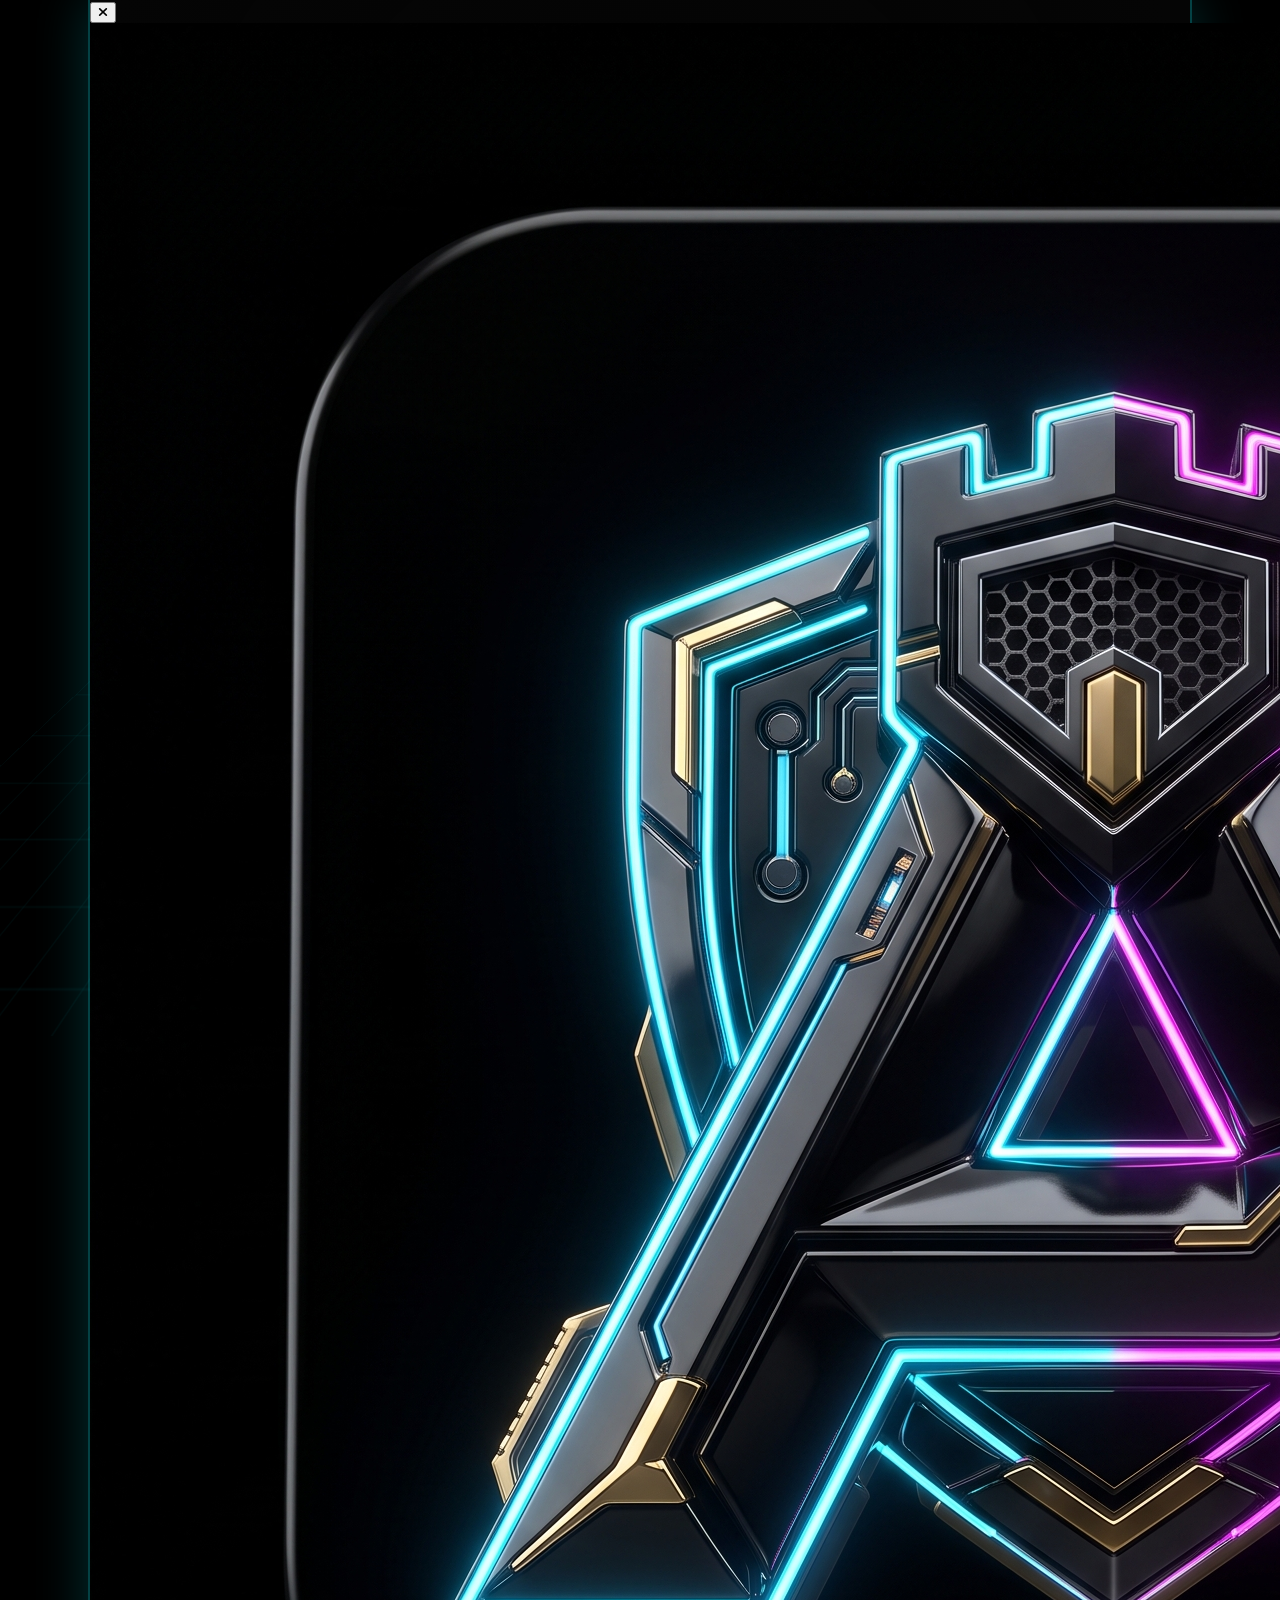
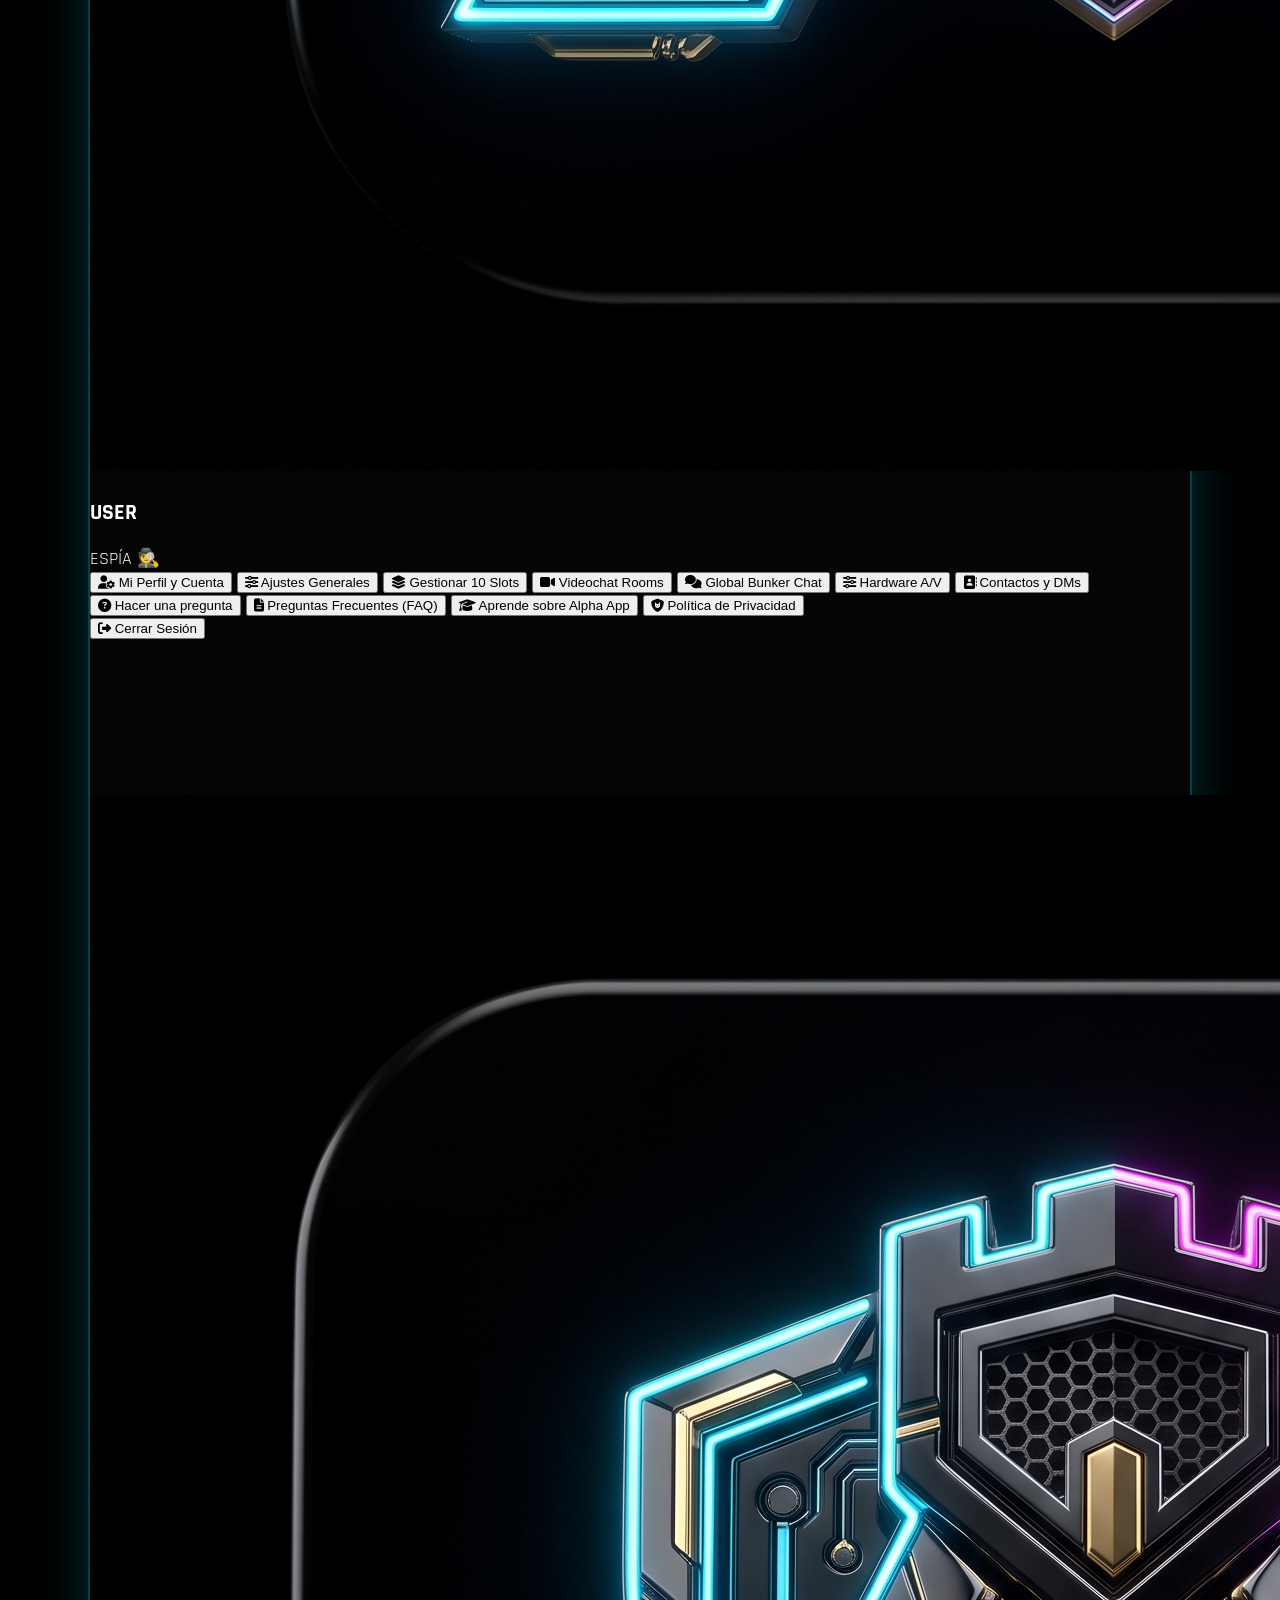
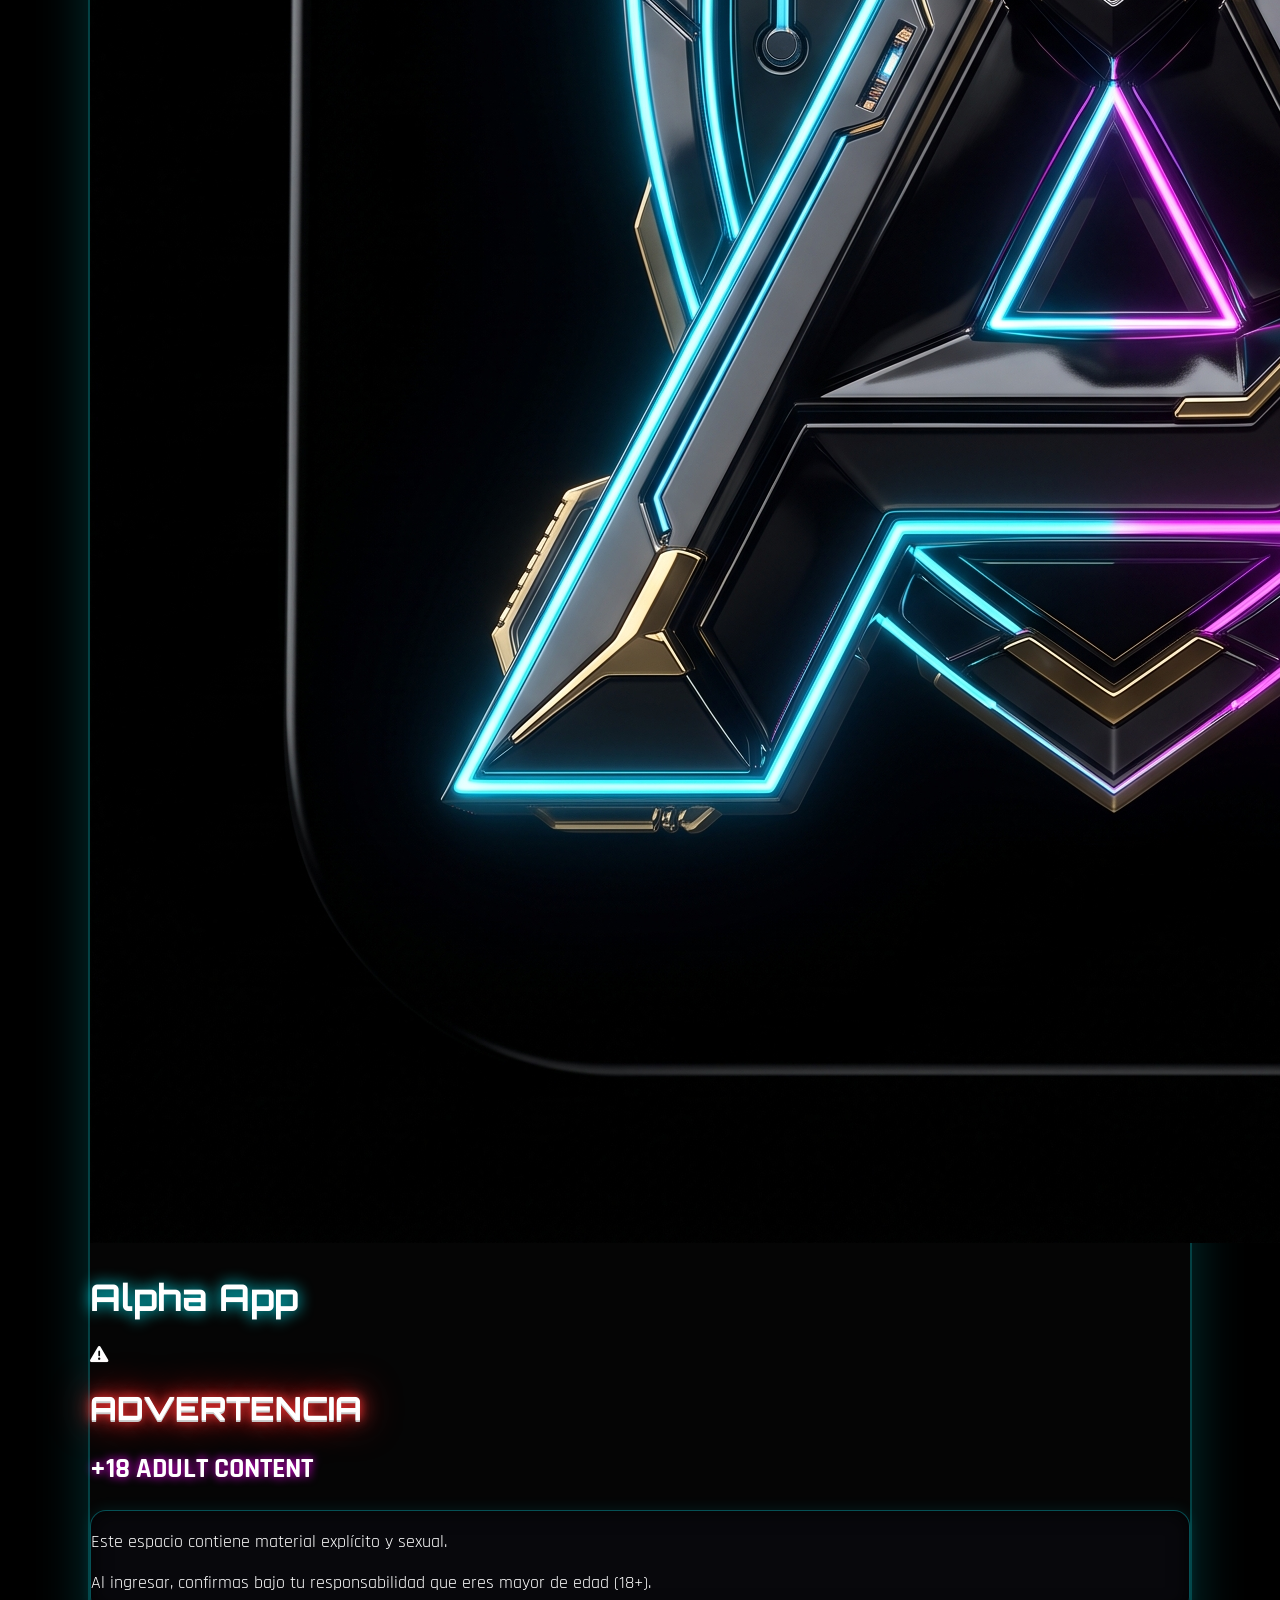
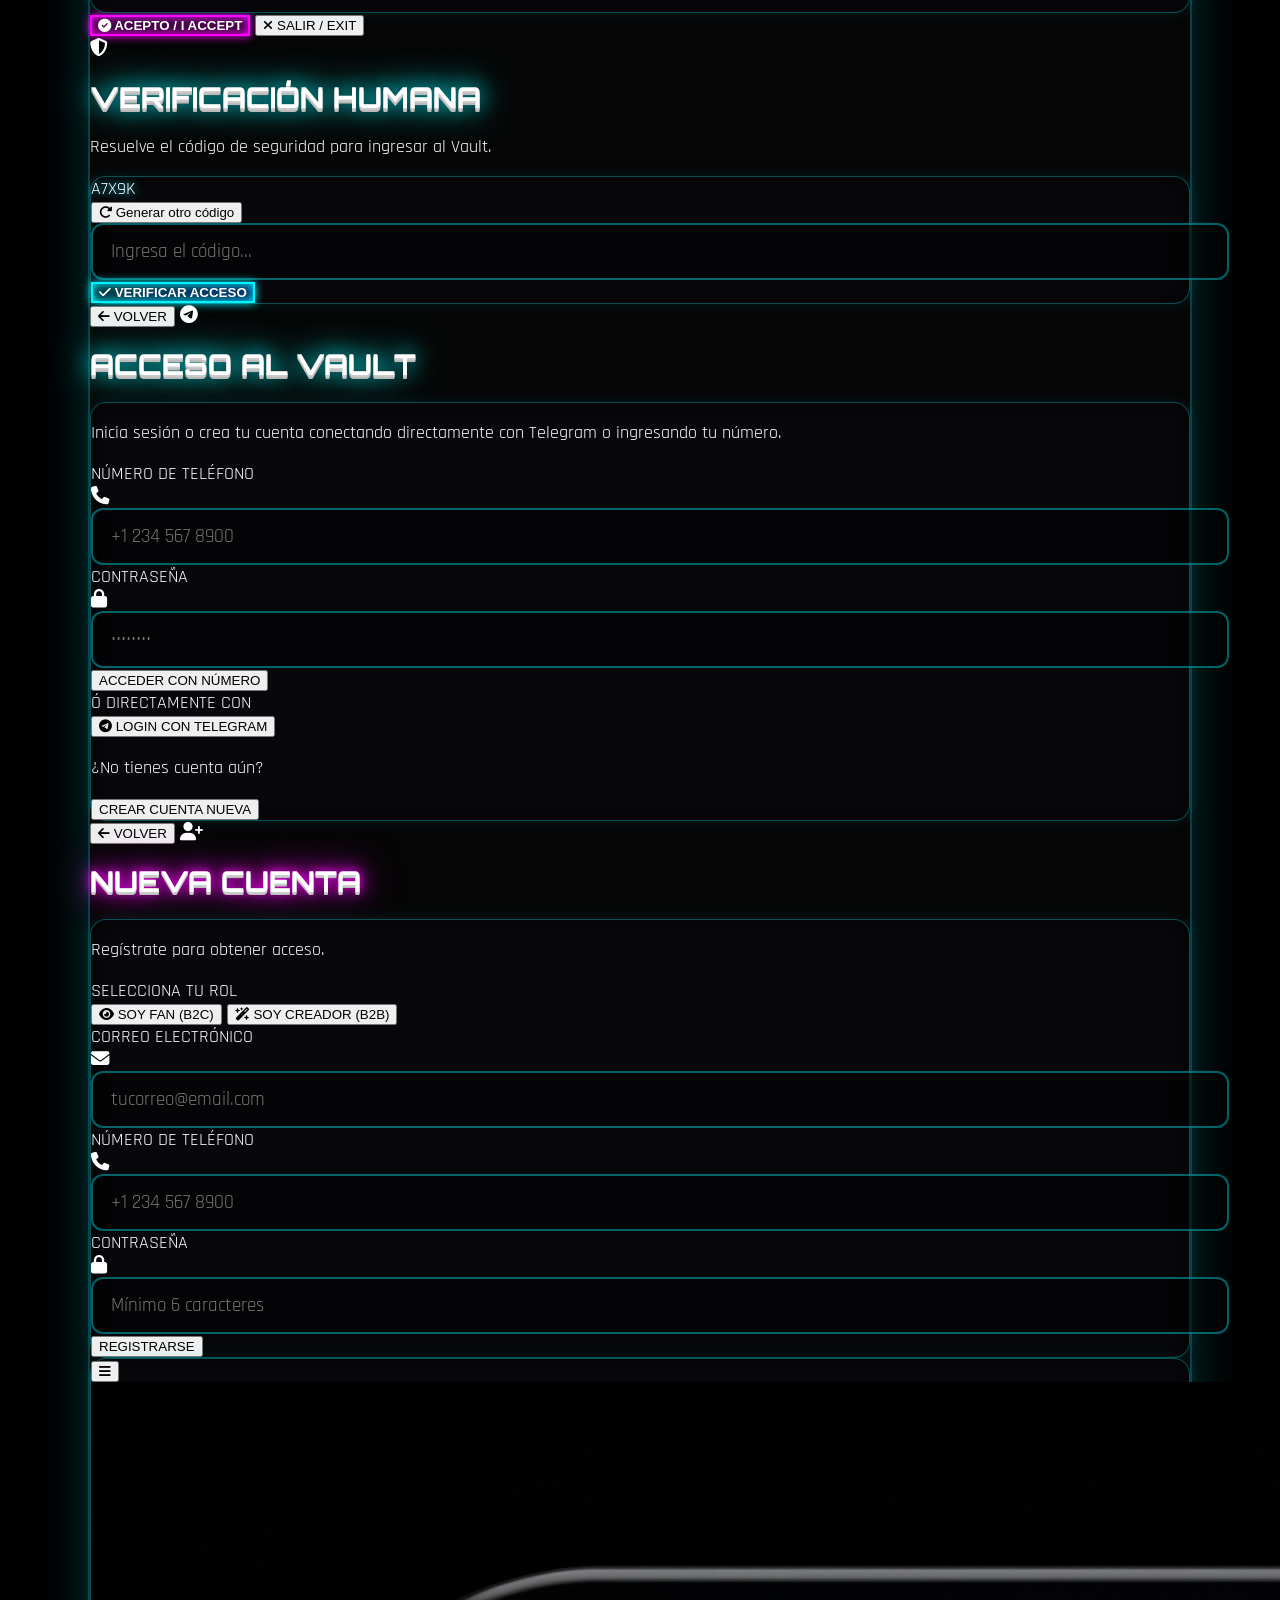
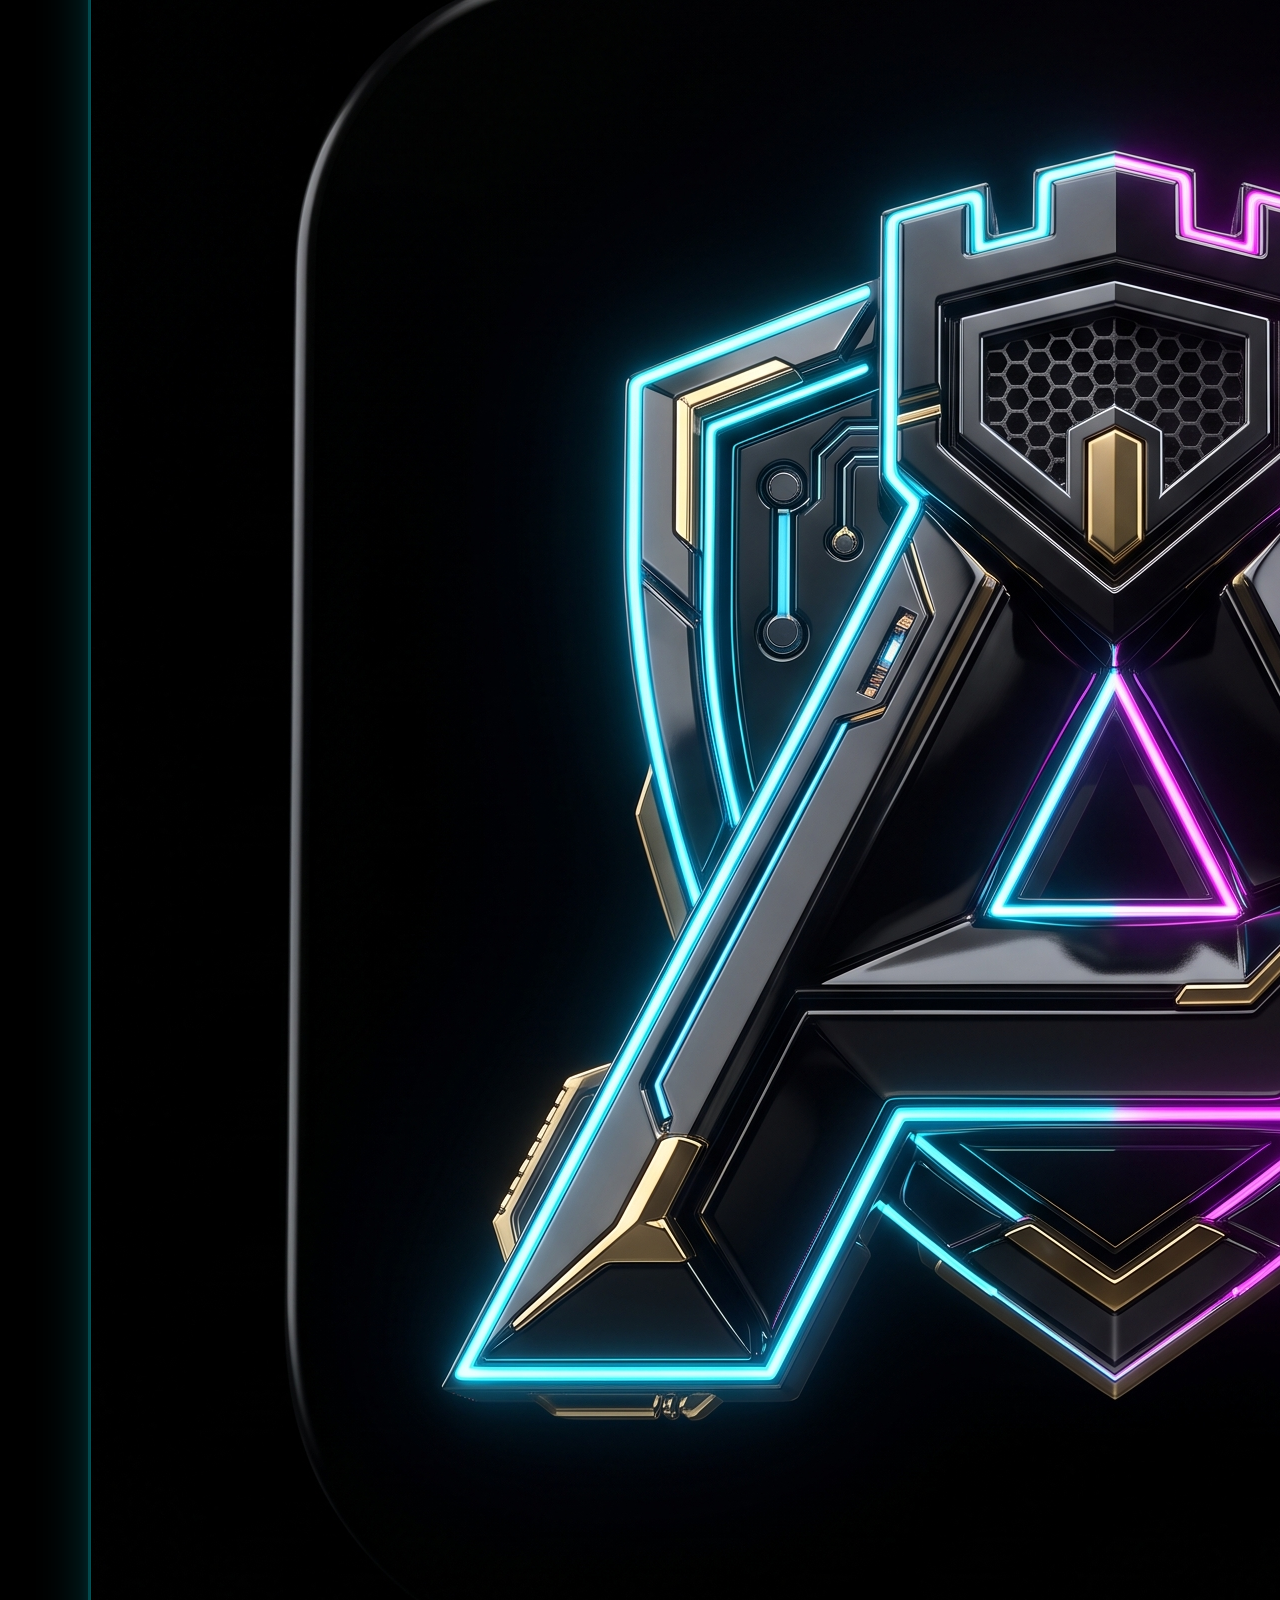
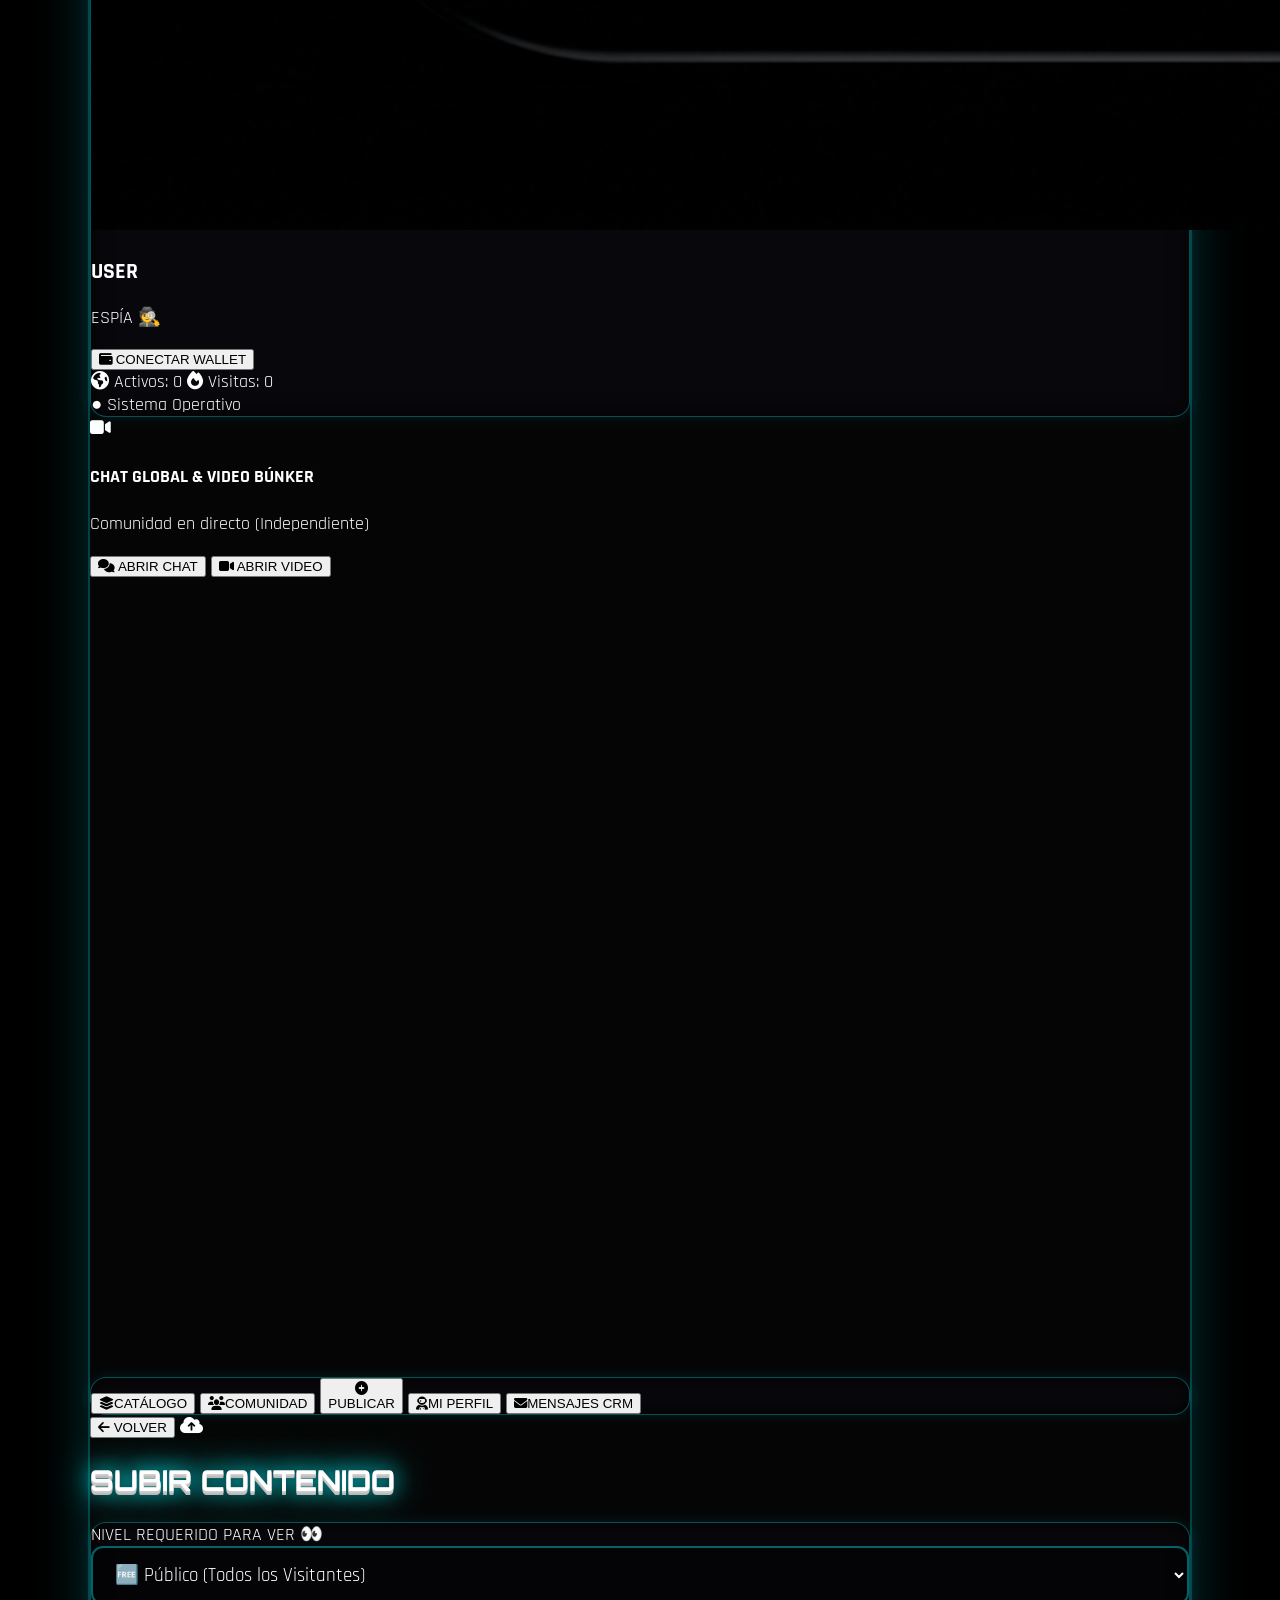
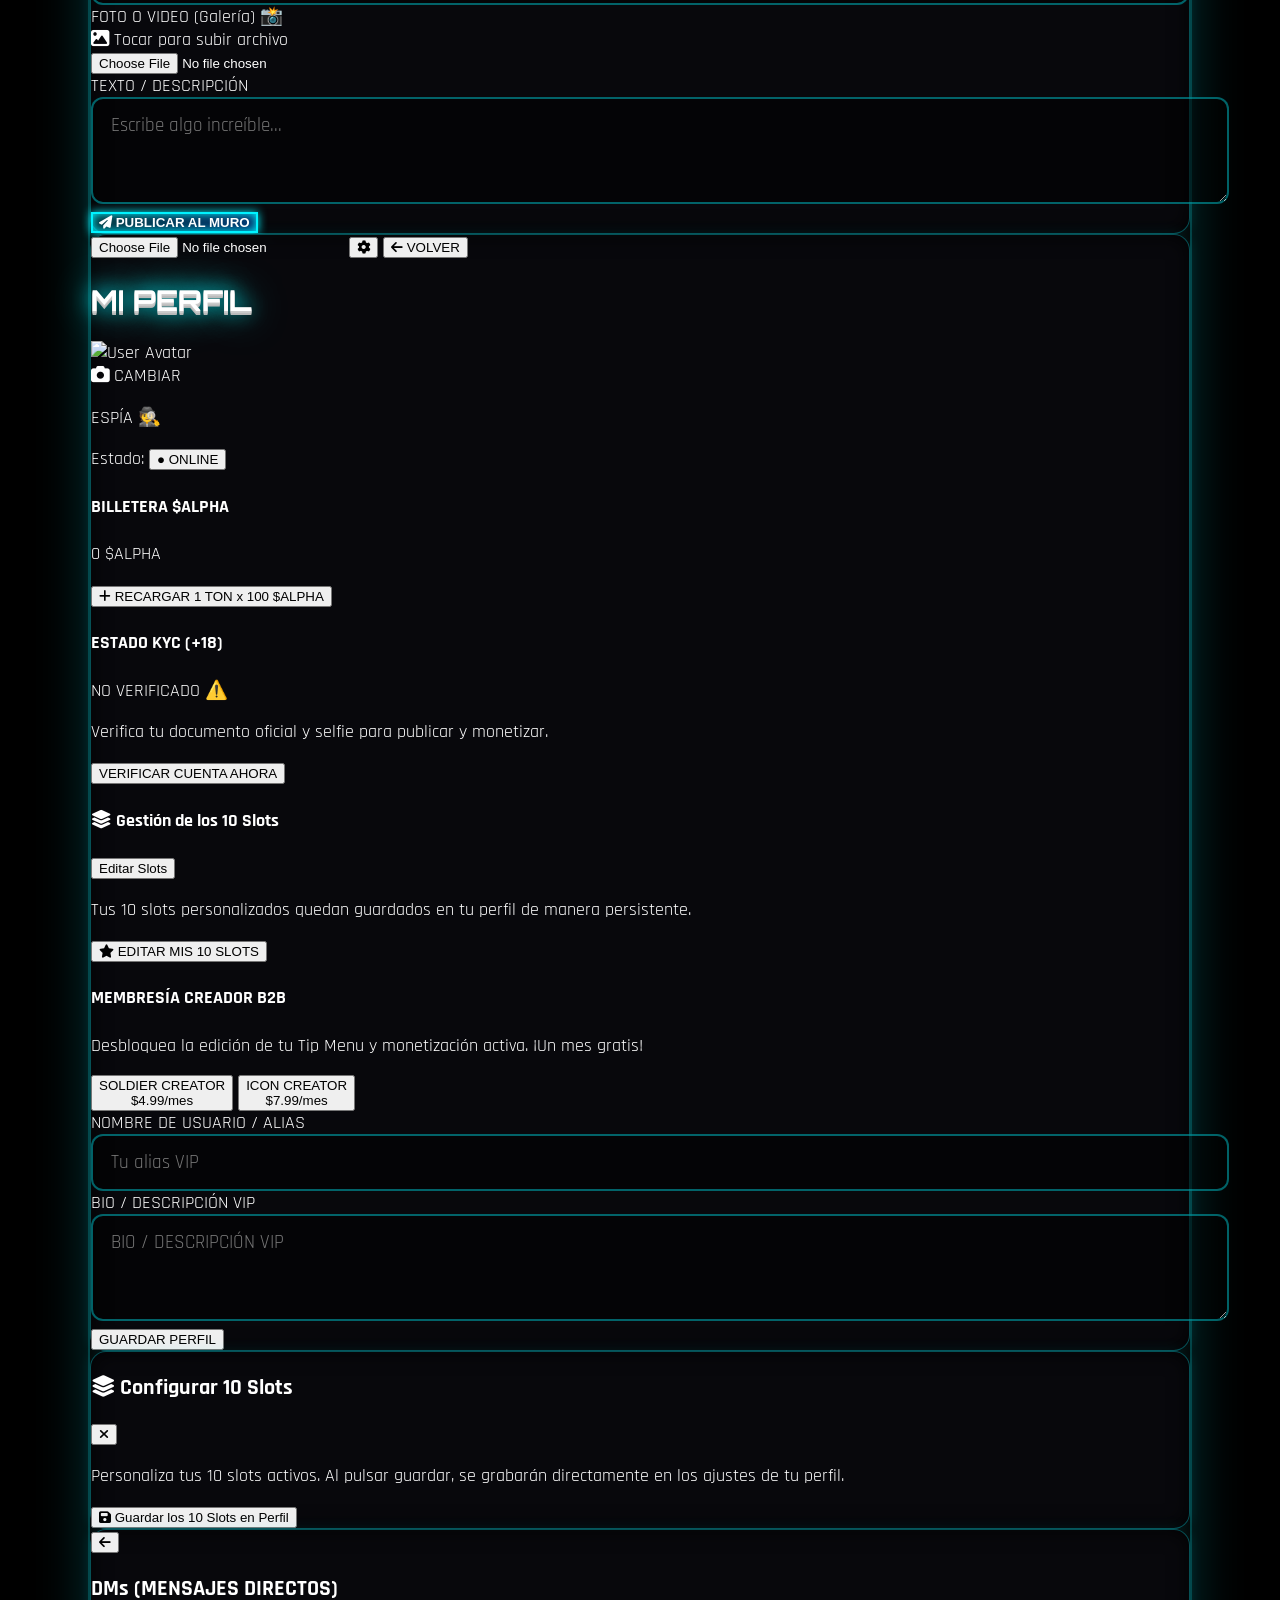
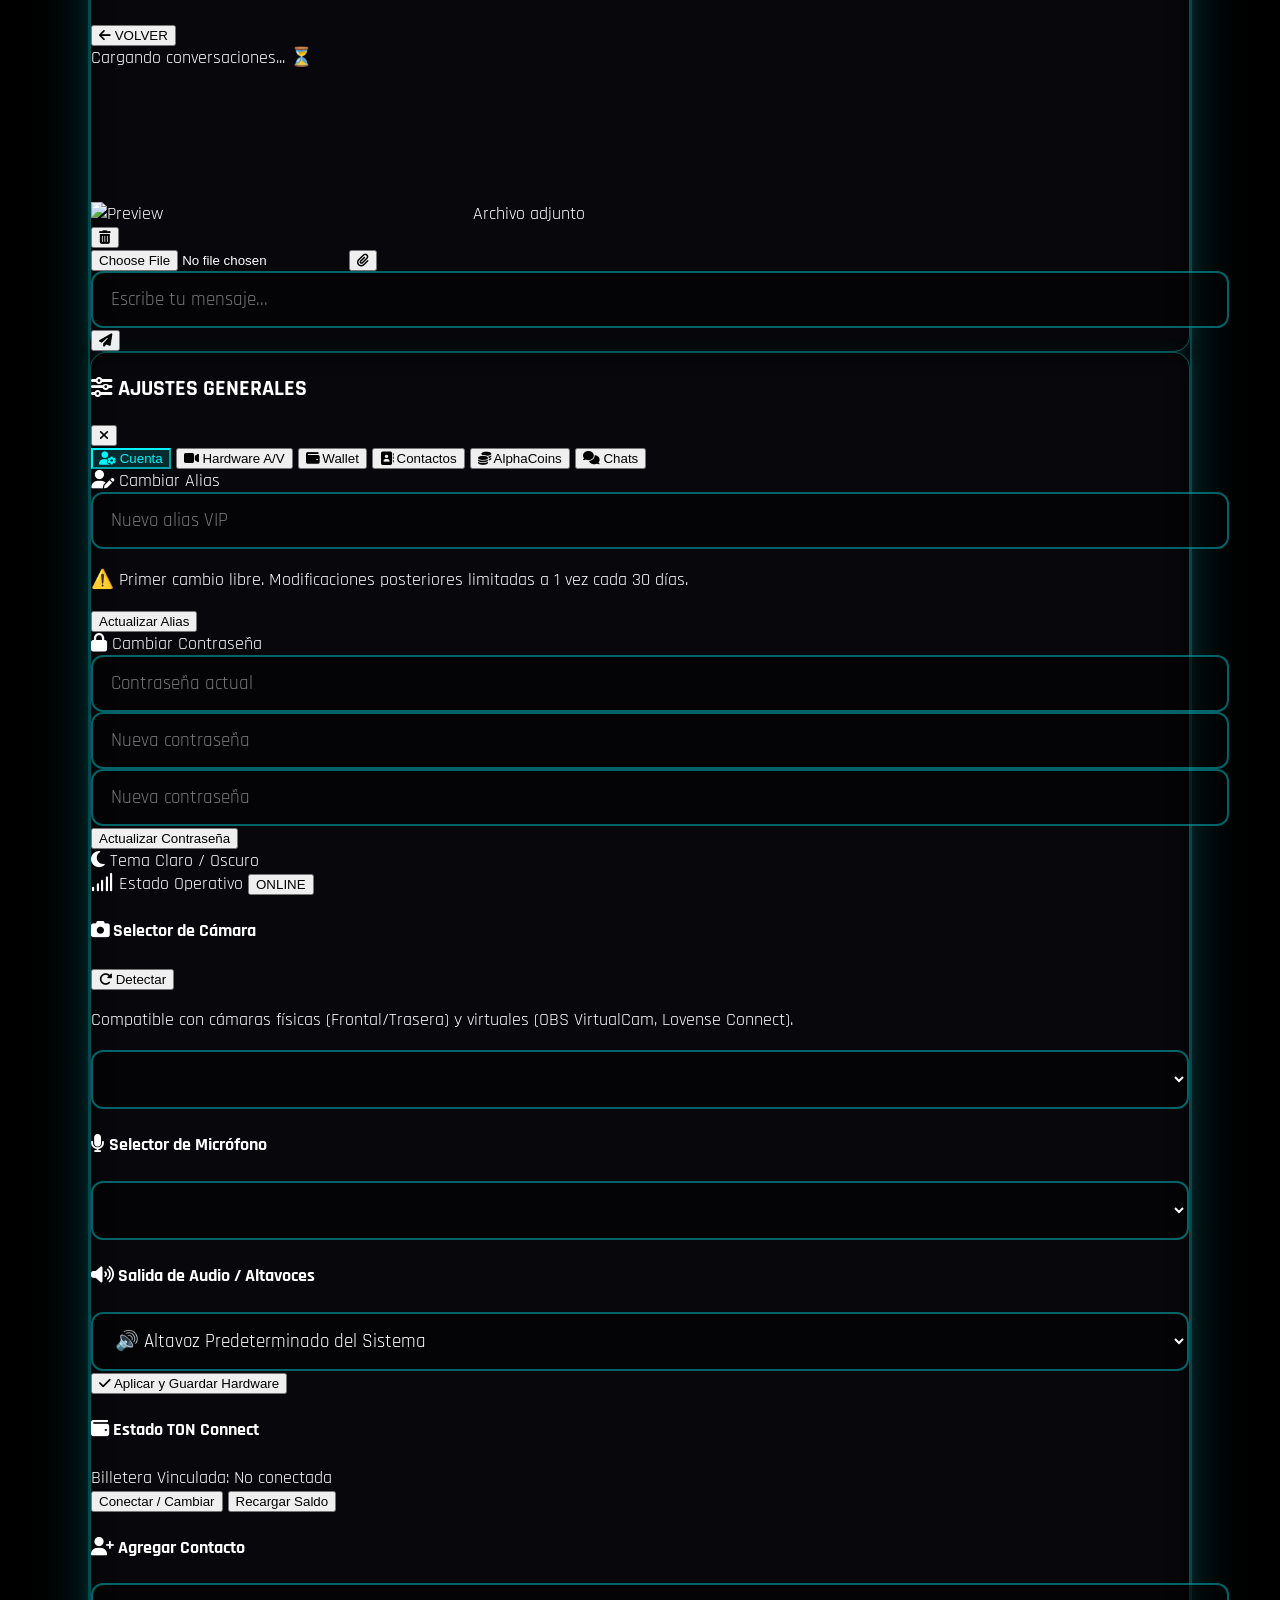
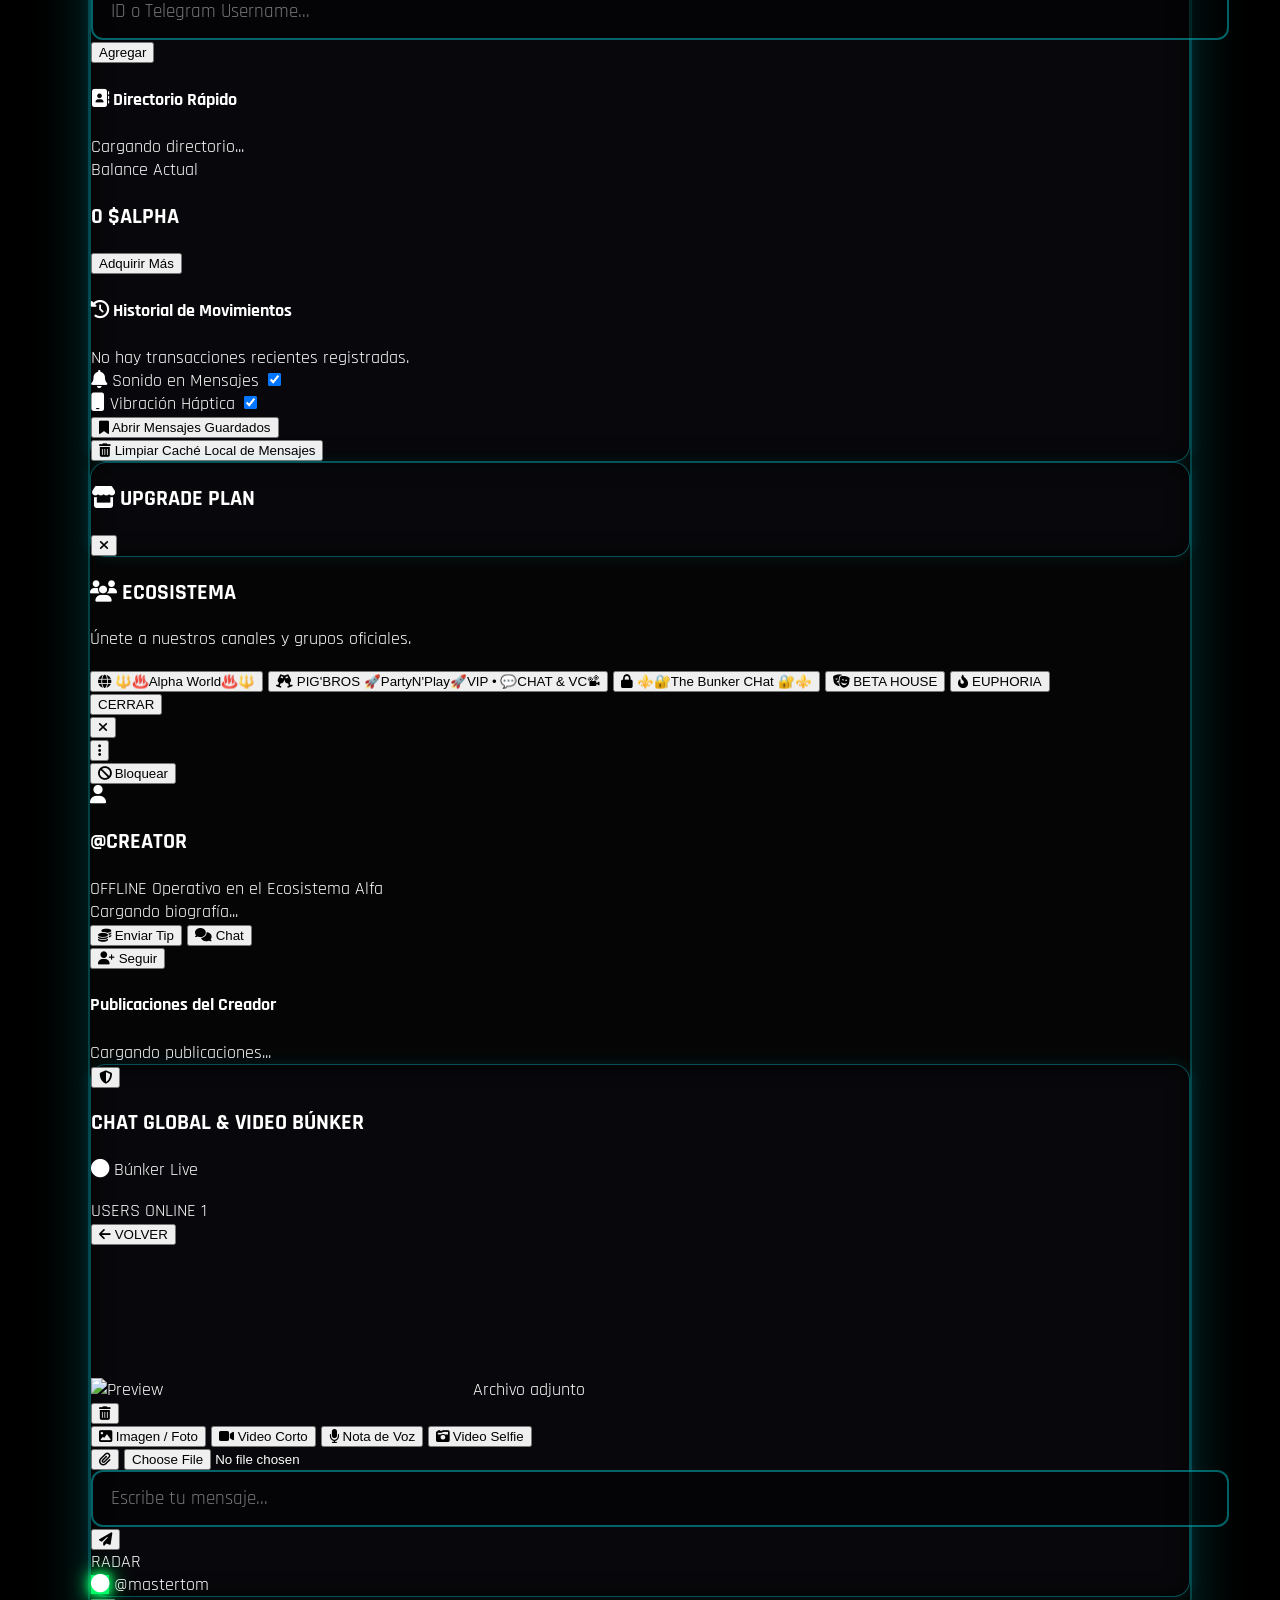
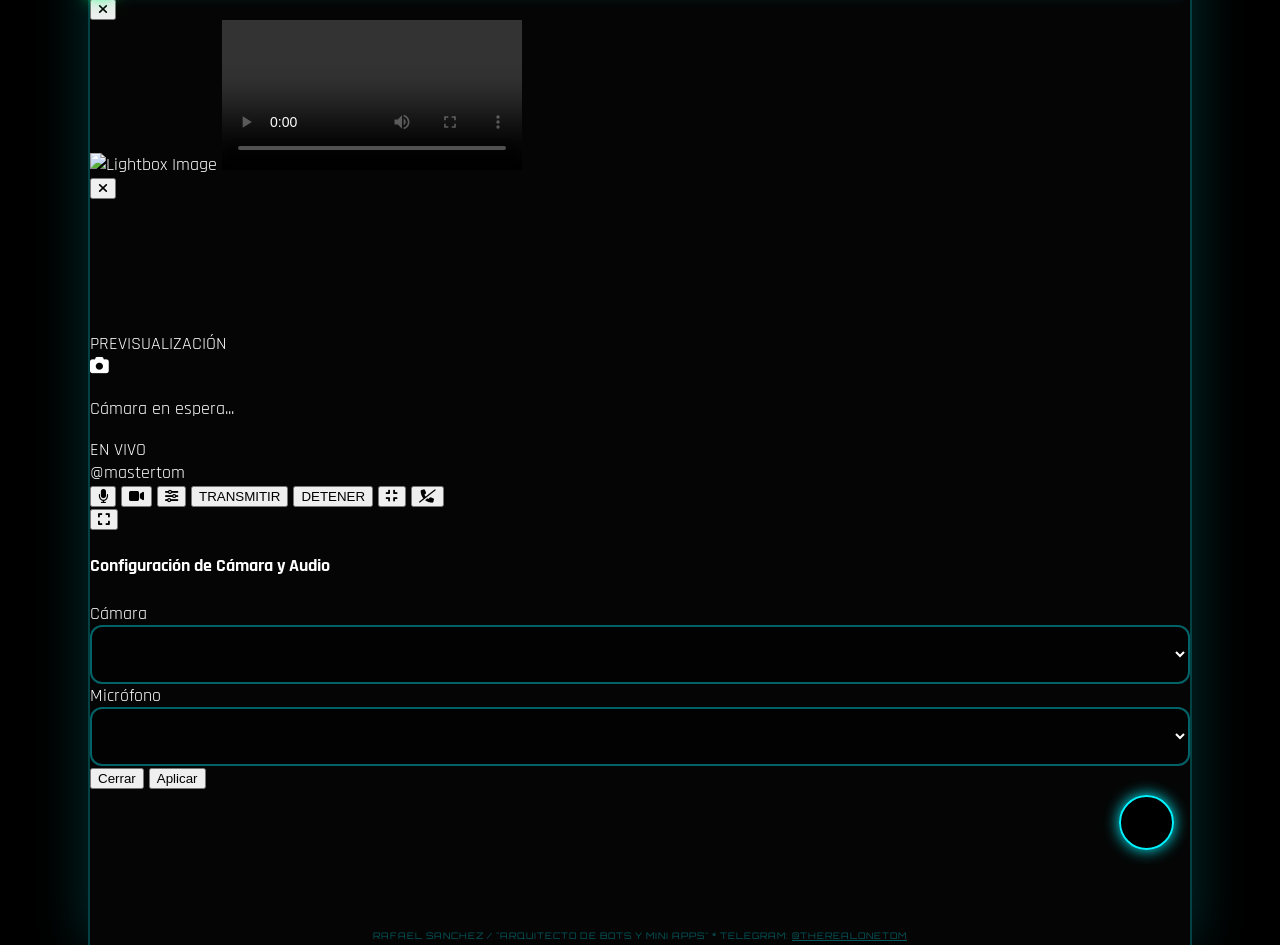
==== commit 3e26a56a: "fix: remover boton logout superior y forzar v=40 para limpiar cache bloqueada de chrome" ====
--- a/frontend/index.html
+++ b/frontend/index.html
@@ -129,6 +129,7 @@
         </div>
 
         <div class="p-4 border-t border-neutral-800 bg-black/40">
+            <!-- 🛡️ BOTÓN DE CERRAR SESIÓN AISLADO EN EL MENÚ LATERAL -->
             <button onclick="app.logout(); app.closeSidebar();" class="w-full bg-red-950/40 border border-red-800 text-red-300 py-3 rounded-xl font-black text-xs uppercase tracking-wider flex items-center justify-center gap-2 hover:bg-red-900/40 transition">
                 <i class="fa-solid fa-right-from-bracket"></i> <span>Cerrar Sesión</span>
             </button>
@@ -299,12 +300,10 @@
                     </div>
                 </div>
                 
+                <!-- 🛡️ SE ELIMINÓ EL BOTÓN "SALIR" DE LA CABECERA -->
                 <div class="flex gap-2 items-center">
                     <button onclick="app.connectWallet()" class="text-[#00f3ff] border border-[#00f3ff] bg-black/60 rounded-xl px-3 py-2 flex items-center hover:bg-[rgba(0,243,255,0.2)] transition text-[10px] font-bold shadow-[0_0_8px_#ff00ff]">
                         <i class="fa-solid fa-wallet mr-1 text-xs"></i> <span id="btn-wallet-hdr">WALLET</span>
-                    </button>
-                    <button onclick="app.logout()" class="text-[#ff00ff] border border-[#ff00ff] bg-black/60 rounded-xl px-3 py-2 flex items-center hover:bg-[rgba(255,0,255,0.2)] transition text-[10px] font-bold shadow-[0_0_8px_#ff00ff]">
-                        <i class="fa-solid fa-right-from-bracket mr-1 text-xs"></i> <span id="btn-logout">SALIR</span>
                     </button>
                 </div>
             </div>
@@ -373,7 +372,7 @@
         <button onclick="app.switchView('feed')" class="absolute top-6 left-6 text-[#00f3ff] border border-[#00f3ff] rounded-full px-4 py-2 flex items-center hover:bg-[rgba(0,243,255,0.1)] transition text-sm font-bold z-50">
             <i class="fa-solid fa-arrow-left mr-2"></i> <span class="btn-back-text">VOLVER</span>
         </button>
-        <i class="fa-solid fa-cloud-arrow-up text-6xl text-[#00f3ff] mb-4 drop-shadow-[0_0_15px_#00f3ff] levitate"></i>
+        <i class="fa-solid fa-cloud-arrow-up text-6xl text-[#00f3ff] mb-4 drop-shadow-[0_0_15px_#ff00ff] levitate"></i>
         <h2 class="text-3d-cyan text-3xl text-center mb-6 font-black" id="upload-hdr">SUBIR CONTENIDO</h2>
         
         <div class="glass-panel w-full max-w-md p-6 space-y-5 bg-black/80">
@@ -455,7 +454,7 @@
                 </div>
             </div>
 
-            <!-- 🌟 GESTIÓN DE LOS 10 SLOTS -->
+            <!-- 🌟 GESTIÓN DE LOS 10 SLOTS (CONFIGURACIÓN Y GUARDADO COMPLETO) -->
             <div class="w-full bg-neutral-900 border border-[#ffb703]/30 rounded-2xl p-4 mb-5">
                 <div class="flex items-center justify-between mb-3">
                     <h4 class="text-xs font-black text-[#ffb703] uppercase tracking-wider flex items-center gap-1.5">
@@ -495,7 +494,7 @@
         </div>
     </div>
 
-    <!-- MODAL: GESTIÓN DE LOS 10 SLOTS -->
+    <!-- MODAL: GESTIÓN DE LOS 10 SLOTS (EDITOR COMPLETO Y GUARDADO EN PERFIL) -->
     <div id="modal-slots" class="hidden fixed inset-0 z-[125] flex items-center justify-center bg-black bg-opacity-95 backdrop-blur-md">
         <div class="glass-panel w-11/12 max-w-lg rounded-3xl p-6 relative flex flex-col border-2 border-[#ffb703] shadow-[0_0_25px_rgba(255,183,3,0.3)] max-h-[90vh] overflow-hidden">
             <div class="flex items-center justify-between mb-3 pb-3 border-b border-[#ffb703]/30 shrink-0">
@@ -506,7 +505,9 @@
             </div>
             <p class="text-xs text-neutral-300 mb-3 shrink-0">Personaliza tus 10 slots activos. Al pulsar guardar, se grabarán directamente en los ajustes de tu perfil.</p>
             
-            <div class="flex-1 overflow-y-auto pr-1 space-y-3" id="slots-container-list"></div>
+            <div class="flex-1 overflow-y-auto pr-1 space-y-3" id="slots-container-list">
+                <!-- Se generan dinámicamente o se precargan 10 slots -->
+            </div>
 
             <div class="pt-3 border-t border-neutral-800 shrink-0 mt-3">
                 <button onclick="app.saveAllSlots()" class="w-full bg-[#ffb703] text-black font-black py-3 rounded-xl text-xs uppercase tracking-wider shadow-[0_0_15px_rgba(255,183,3,0.5)]">
@@ -516,7 +517,7 @@
         </div>
     </div>
 
-    <!-- MODAL: DMs -->
+    <!-- MODAL: DMs (BANDEJA DE ENTRADA Y CHATS INDIVIDUALES ESTILO TELEGRAM) -->
     <div id="modal-chat" class="hidden fixed inset-0 z-[82] flex items-end justify-center bg-black bg-opacity-80 backdrop-blur-sm transition-opacity duration-300">
         <div class="glass-panel w-full max-w-lg h-[88vh] rounded-t-3xl flex flex-col relative border-b-0 overflow-hidden shadow-[0_-5px_20px_rgba(0,243,255,0.2)]">
             <div class="bg-black bg-opacity-80 p-3.5 flex items-center justify-between border-b border-[#00f3ff]/60 shadow-[0_0_15px_rgba(0,243,255,0.1)]">
@@ -529,10 +530,12 @@
                 </button>
             </div>
 
+            <!-- 1. Vista de Bandeja de Entrada -->
             <div id="dm-inbox-view" class="flex-1 overflow-y-auto p-3 space-y-2 bg-gradient-to-b from-transparent to-black/50">
                 <div class="text-center text-neutral-400 text-xs py-10 font-bold">Cargando conversaciones... ⏳</div>
             </div>
 
+            <!-- 2. Vista de Chat Personalizado -->
             <div id="dm-chat-view" class="hidden flex-1 flex flex-col overflow-hidden">
                 <div id="chat-messages" class="flex-1 overflow-y-auto p-3 space-y-3 bg-gradient-to-b from-transparent to-black/50"></div>
                 <div id="crm-chat-preview-container" class="hidden px-3 py-2 bg-neutral-900/90 border-t border-neutral-800 flex items-center justify-between">
@@ -553,7 +556,7 @@
         </div>
     </div>
 
-    <!-- MODAL: CENTRO DE AJUSTES GENERAL -->
+    <!-- 🛠️ MODAL: CENTRO DE AJUSTES GENERAL (MODULAR Y COMPLETO) -->
     <div id="modal-settings" class="hidden fixed inset-0 z-[120] flex items-center justify-center bg-black bg-opacity-95 backdrop-blur-md">
         <div class="glass-panel w-11/12 max-w-lg rounded-3xl p-6 relative flex flex-col border-2 border-[#00f3ff] shadow-[0_0_25px_rgba(0,243,255,0.3)] max-h-[90vh] overflow-hidden">
             <div class="flex items-center justify-between mb-3 pb-3 border-b border-[#00f3ff]/30 shrink-0">
@@ -563,120 +566,289 @@
                 <button onclick="app.closeSettingsModal()" class="bg-red-600 text-white rounded-full w-8 h-8 flex items-center justify-center font-bold hover:scale-110 transition"><i class="fa-solid fa-times"></i></button>
             </div>
 
+            <!-- Navegación por pestañas del panel de ajustes -->
             <div class="flex overflow-x-auto gap-2 pb-2 mb-3 shrink-0 border-b border-neutral-800 scrollbar-none" id="settings-tabs-bar">
-                <button onclick="app.switchSettingsTab('account')" id="tab-btn-account" class="px-3 py-1.5 rounded-xl border border-neutral-700 bg-neutral-900 text-white font-bold text-xs uppercase tracking-wider shrink-0 transition settings-tab-active">Cuenta</button>
-                <button onclick="app.switchSettingsTab('av')" id="tab-btn-av" class="px-3 py-1.5 rounded-xl border border-neutral-700 bg-neutral-900 text-neutral-400 font-bold text-xs uppercase tracking-wider shrink-0 transition">Hardware A/V</button>
-                <button onclick="app.switchSettingsTab('wallet')" id="tab-btn-wallet" class="px-3 py-1.5 rounded-xl border border-neutral-700 bg-neutral-900 text-neutral-400 font-bold text-xs uppercase tracking-wider shrink-0 transition">Wallet</button>
-                <button onclick="app.switchSettingsTab('contacts')" id="tab-btn-contacts" class="px-3 py-1.5 rounded-xl border border-neutral-700 bg-neutral-900 text-neutral-400 font-bold text-xs uppercase tracking-wider shrink-0 transition">Contactos</button>
-                <button onclick="app.switchSettingsTab('alphacoins')" id="tab-btn-alphacoins" class="px-3 py-1.5 rounded-xl border border-neutral-700 bg-neutral-900 text-neutral-400 font-bold text-xs uppercase tracking-wider shrink-0 transition">AlphaCoins</button>
-                <button onclick="app.switchSettingsTab('chats')" id="tab-btn-chats" class="px-3 py-1.5 rounded-xl border border-neutral-700 bg-neutral-900 text-neutral-400 font-bold text-xs uppercase tracking-wider shrink-0 transition">Chats</button>
-            </div>
-            
+                <button onclick="app.switchSettingsTab('account')" id="tab-btn-account" class="px-3 py-1.5 rounded-xl border border-neutral-700 bg-neutral-900 text-white font-bold text-xs uppercase tracking-wider shrink-0 transition settings-tab-active">
+                    <i class="fa-solid fa-user-gear mr-1"></i> Cuenta
+                </button>
+                <button onclick="app.switchSettingsTab('av')" id="tab-btn-av" class="px-3 py-1.5 rounded-xl border border-neutral-700 bg-neutral-900 text-neutral-400 font-bold text-xs uppercase tracking-wider shrink-0 transition">
+                    <i class="fa-solid fa-video mr-1"></i> Hardware A/V
+                </button>
+                <button onclick="app.switchSettingsTab('wallet')" id="tab-btn-wallet" class="px-3 py-1.5 rounded-xl border border-neutral-700 bg-neutral-900 text-neutral-400 font-bold text-xs uppercase tracking-wider shrink-0 transition">
+                    <i class="fa-solid fa-wallet mr-1"></i> Wallet
+                </button>
+                <button onclick="app.switchSettingsTab('contacts')" id="tab-btn-contacts" class="px-3 py-1.5 rounded-xl border border-neutral-700 bg-neutral-900 text-neutral-400 font-bold text-xs uppercase tracking-wider shrink-0 transition">
+                    <i class="fa-solid fa-address-book mr-1"></i> Contactos
+                </button>
+                <button onclick="app.switchSettingsTab('alphacoins')" id="tab-btn-alphacoins" class="px-3 py-1.5 rounded-xl border border-neutral-700 bg-neutral-900 text-neutral-400 font-bold text-xs uppercase tracking-wider shrink-0 transition">
+                    <i class="fa-solid fa-coins mr-1"></i> AlphaCoins
+                </button>
+                <button onclick="app.switchSettingsTab('chats')" id="tab-btn-chats" class="px-3 py-1.5 rounded-xl border border-neutral-700 bg-neutral-900 text-neutral-400 font-bold text-xs uppercase tracking-wider shrink-0 transition">
+                    <i class="fa-solid fa-comments mr-1"></i> Chats
+                </button>
+            </div>
+            
+            <!-- Contenedor con scroll para los paneles -->
             <div class="flex-1 overflow-y-auto pr-1 space-y-4 text-sm" id="settings-tab-content">
+                
+                <!-- 1. PESTAÑA: CUENTA & PERFIL -->
                 <div id="settings-panel-account" class="space-y-4">
                     <div class="bg-black/60 border border-neutral-800 p-4 rounded-2xl">
-                        <label class="block text-xs text-[#00f3ff] font-bold uppercase tracking-wider mb-1">Cambiar Alias</label>
+                        <label class="block text-xs text-[#00f3ff] font-bold uppercase tracking-wider mb-1"><i class="fa-solid fa-user-pen mr-1"></i> Cambiar Alias</label>
                         <input type="text" id="settings-username-input" class="cyber-input text-sm mb-2" placeholder="Nuevo alias VIP">
-                        <button onclick="app.updateUsernameSettings()" class="w-full bg-[#00f3ff] text-black font-black py-2.5 rounded-xl text-xs uppercase tracking-wider">Actualizar Alias</button>
-                    </div>
-                </div>
+                        <p id="name-change-warning" class="text-[10px] text-amber-400 mb-2 font-semibold">⚠️ Primer cambio libre. Modificaciones posteriores limitadas a 1 vez cada 30 días.</p>
+                        <button onclick="app.updateUsernameSettings()" class="w-full bg-[#00f3ff] text-black font-black py-2.5 rounded-xl text-xs uppercase tracking-wider shadow-[0_0_10px_rgba(0,243,255,0.4)]">Actualizar Alias</button>
+                    </div>
+
+                    <div class="bg-black/60 border border-neutral-800 p-4 rounded-2xl">
+                        <label class="block text-xs text-[#ff00ff] font-bold uppercase tracking-wider mb-1"><i class="fa-solid fa-lock mr-1"></i> Cambiar Contraseña</label>
+                        <input type="password" id="settings-old-pass" placeholder="Contraseña actual" class="cyber-input text-sm mb-2">
+                        <input type="password" id="settings-new-pass" placeholder="Nueva contraseña (mín. 6 caracteres)" class="cyber-input text-sm mb-2">
+                        <input type="password" id="settings-confirm-pass" placeholder="Repetir nueva contraseña" class="cyber-input text-sm mb-2">
+                        <button onclick="app.updatePasswordSettings()" class="w-full bg-[#ff00ff] text-black font-black py-2.5 rounded-xl text-xs uppercase tracking-wider shadow-[0_0_10px_rgba(255,0,255,0.4)]">Actualizar Contraseña</button>
+                    </div>
+
+                    <div class="bg-black/60 border border-neutral-800 p-4 rounded-2xl space-y-3">
+                        <div class="flex items-center justify-between">
+                            <span class="text-xs text-neutral-200 font-bold uppercase"><i class="fa-solid fa-moon text-[#ffb703] mr-1"></i> Tema Claro / Oscuro</span>
+                            <label class="relative inline-flex items-center cursor-pointer">
+                                <input type="checkbox" id="theme-switch" class="sr-only peer" onchange="app.toggleTheme()">
+                                <div class="w-12 h-6 bg-neutral-800 border border-neutral-600 peer-focus:outline-none rounded-full peer peer-checked:after:translate-x-6 peer-checked:after:border-white after:content-[''] after:absolute after:top-[2px] after:left-[2px] after:bg-white after:border-gray-300 after:border after:rounded-full after:h-5 after:w-5 after:transition-all peer-checked:bg-[#00f3ff] peer-checked:border-[#00f3ff] shadow-inner"></div>
+                            </label>
+                        </div>
+                        <div class="border-t border-neutral-800 pt-3 flex items-center justify-between">
+                            <span class="text-xs text-neutral-200 font-bold uppercase"><i class="fa-solid fa-signal mr-1"></i> Estado Operativo</span>
+                            <button onclick="app.toggleOnlineStatus()" id="settings-status-btn" class="bg-emerald-600/20 border border-emerald-500 text-emerald-400 px-3 py-1.5 rounded-xl text-xs font-black uppercase flex items-center gap-1.5">
+                                <span id="settings-status-indicator" class="w-2.5 h-2.5 rounded-full bg-emerald-500 animate-pulse"></span> 
+                                <span id="settings-status-text">ONLINE</span>
+                            </button>
+                        </div>
+                    </div>
+                </div>
+
+                <!-- 2. PESTAÑA: HARDWARE A/V (CÁMARAS Y AUDIO EN CALIENTE) -->
                 <div id="settings-panel-av" class="hidden space-y-4">
                     <div class="bg-black/60 border border-neutral-800 p-4 rounded-2xl space-y-3">
-                        <h4 class="text-xs font-black text-[#00f3ff] uppercase">Cámara</h4>
+                        <div class="flex items-center justify-between">
+                            <h4 class="text-xs font-black text-[#00f3ff] uppercase tracking-wider"><i class="fa-solid fa-camera mr-1"></i> Selector de Cámara</h4>
+                            <button onclick="app.refreshMediaDevicesList()" class="text-[10px] text-[#00f3ff] hover:underline flex items-center gap-1"><i class="fa-solid fa-rotate-right"></i> Detectar</button>
+                        </div>
+                        <p class="text-[10px] text-neutral-400">Compatible con cámaras físicas (Frontal/Trasera) y virtuales (OBS VirtualCam, Lovense Connect).</p>
                         <select id="settings-av-cam-source" class="cyber-input text-xs w-full bg-neutral-900"></select>
                     </div>
+
                     <div class="bg-black/60 border border-neutral-800 p-4 rounded-2xl space-y-3">
-                        <h4 class="text-xs font-black text-[#00f3ff] uppercase">Micrófono</h4>
+                        <h4 class="text-xs font-black text-[#00f3ff] uppercase tracking-wider"><i class="fa-solid fa-microphone mr-1"></i> Selector de Micrófono</h4>
                         <select id="settings-av-mic-source" class="cyber-input text-xs w-full bg-neutral-900"></select>
                     </div>
-                    <button onclick="app.applyGeneralAVSettings()" class="w-full bg-[#00f3ff] text-black font-black py-3 rounded-xl text-xs uppercase">Guardar Hardware</button>
-                </div>
+
+                    <div class="bg-black/60 border border-neutral-800 p-4 rounded-2xl space-y-3">
+                        <h4 class="text-xs font-black text-[#ffb703] uppercase tracking-wider"><i class="fa-solid fa-volume-high mr-1"></i> Salida de Audio / Altavoces</h4>
+                        <select id="settings-av-speaker-source" class="cyber-input text-xs w-full bg-neutral-900">
+                            <option value="default">🔊 Altavoz Predeterminado del Sistema</option>
+                        </select>
+                    </div>
+
+                    <button onclick="app.applyGeneralAVSettings()" class="w-full bg-[#00f3ff] text-black font-black py-3 rounded-xl text-xs uppercase tracking-wider shadow-[0_0_12px_rgba(0,243,255,0.4)]">
+                        <i class="fa-solid fa-check mr-1"></i> Aplicar y Guardar Hardware
+                    </button>
+                </div>
+
+                <!-- 3. PESTAÑA: GESTIÓN DE LA WALLET -->
                 <div id="settings-panel-wallet" class="hidden space-y-4">
                     <div class="bg-black/60 border border-neutral-800 p-4 rounded-2xl space-y-3">
-                        <h4 class="text-xs font-black text-[#00f3ff] uppercase">Estado TON Connect</h4>
+                        <h4 class="text-xs font-black text-[#00f3ff] uppercase tracking-wider"><i class="fa-solid fa-wallet mr-1"></i> Estado TON Connect</h4>
                         <div class="p-3 bg-neutral-900 rounded-xl border border-neutral-800 flex justify-between items-center">
-                            <span class="text-xs text-neutral-300">Billetera:</span>
+                            <span class="text-xs text-neutral-300">Billetera Vinculada:</span>
                             <span id="settings-wallet-address" class="text-xs font-mono text-[#00f3ff] font-bold">No conectada</span>
                         </div>
-                        <button onclick="app.connectWallet()" class="w-full bg-blue-600 text-white font-black py-2.5 rounded-xl text-xs uppercase">Conectar Wallet</button>
-                    </div>
-                </div>
+                        <div class="flex gap-2">
+                            <button onclick="app.connectWallet()" class="flex-1 bg-blue-600 text-white font-black py-2.5 rounded-xl text-xs uppercase shadow-md hover:bg-blue-500 transition">Conectar / Cambiar</button>
+                            <button onclick="app.openCatalogPackages()" class="flex-1 bg-[#ffb703] text-black font-black py-2.5 rounded-xl text-xs uppercase shadow-md hover:bg-amber-400 transition">Recargar Saldo</button>
+                        </div>
+                    </div>
+                </div>
+
+                <!-- 4. PESTAÑA: CONTACTOS & DIRECTORIO -->
                 <div id="settings-panel-contacts" class="hidden space-y-4">
                     <div class="bg-black/60 border border-neutral-800 p-4 rounded-2xl space-y-3">
-                        <h4 class="text-xs font-black text-[#00f3ff] uppercase">Agregar Contacto</h4>
+                        <h4 class="text-xs font-black text-[#00f3ff] uppercase tracking-wider"><i class="fa-solid fa-user-plus mr-1"></i> Agregar Contacto</h4>
                         <div class="flex gap-2">
-                            <input type="text" id="settings-contact-input" placeholder="Username..." class="cyber-input text-xs flex-1">
+                            <input type="text" id="settings-contact-input" placeholder="ID o Telegram Username..." class="cyber-input text-xs flex-1">
                             <button onclick="app.addContactFromSettings()" class="bg-[#00f3ff] text-black font-black px-4 rounded-xl text-xs uppercase">Agregar</button>
                         </div>
                     </div>
-                    <div id="settings-contacts-list" class="space-y-2 max-h-48 overflow-y-auto"></div>
-                </div>
+                    <div class="bg-black/60 border border-neutral-800 p-4 rounded-2xl">
+                        <h4 class="text-xs font-black text-white uppercase tracking-wider mb-2"><i class="fa-solid fa-address-book mr-1"></i> Directorio Rápido</h4>
+                        <div id="settings-contacts-list" class="space-y-2 max-h-48 overflow-y-auto">
+                            <div class="text-center text-neutral-500 text-xs py-3">Cargando directorio...</div>
+                        </div>
+                    </div>
+                </div>
+
+                <!-- 5. PESTAÑA: REGISTRO DE ALPHACOINS -->
                 <div id="settings-panel-alphacoins" class="hidden space-y-4">
                     <div class="bg-black/60 border border-neutral-800 p-4 rounded-2xl flex justify-between items-center">
                         <div>
-                            <span class="text-[10px] text-neutral-400 font-bold uppercase">Balance Actual</span>
+                            <span class="text-[10px] text-neutral-400 font-bold uppercase tracking-widest">Balance Actual</span>
                             <h3 class="text-2xl font-black text-[#ffb703] wallet-balance-val">0 $ALPHA</h3>
                         </div>
-                    </div>
-                    <div id="settings-alphacoins-history" class="space-y-2 max-h-56 overflow-y-auto"></div>
-                </div>
+                        <button onclick="app.openCatalogPackages()" class="bg-[#ffb703]/20 border border-[#ffb703] text-[#ffb703] px-3 py-1.5 rounded-xl text-xs font-black uppercase hover:bg-[#ffb703]/30">Adquirir Más</button>
+                    </div>
+
+                    <div class="bg-black/60 border border-neutral-800 p-4 rounded-2xl space-y-2">
+                        <h4 class="text-xs font-black text-[#00f3ff] uppercase tracking-wider mb-1"><i class="fa-solid fa-clock-rotate-left mr-1"></i> Historial de Movimientos</h4>
+                        <div id="settings-alphacoins-history" class="space-y-2 max-h-56 overflow-y-auto">
+                            <div class="text-center text-neutral-500 text-xs py-4">No hay transacciones recientes registradas.</div>
+                        </div>
+                    </div>
+                </div>
+
+                <!-- 6. PESTAÑA: AJUSTES DE CHATS & NOTIFICACIONES -->
                 <div id="settings-panel-chats" class="hidden space-y-4">
-                    <button onclick="app.clearChatCache()" class="w-full bg-red-950/40 border border-red-800 text-red-300 py-2.5 rounded-xl text-xs font-black uppercase">Limpiar Caché</button>
-                </div>
-            </div>
-        </div>
-    </div>
-
-    <!-- MODAL: CATÁLOGO -->
+                    <div class="bg-black/60 border border-neutral-800 p-4 rounded-2xl space-y-3">
+                        <div class="flex items-center justify-between">
+                            <span class="text-xs text-neutral-200 font-bold uppercase"><i class="fa-solid fa-bell text-[#00f3ff] mr-1"></i> Sonido en Mensajes</span>
+                            <input type="checkbox" id="settings-chat-sound" class="w-4 h-4 accent-[#00f3ff]" checked>
+                        </div>
+                        <div class="border-t border-neutral-800 pt-3 flex items-center justify-between">
+                            <span class="text-xs text-neutral-200 font-bold uppercase"><i class="fa-solid fa-mobile mr-1"></i> Vibración Háptica</span>
+                            <input type="checkbox" id="settings-chat-haptic" class="w-4 h-4 accent-[#ff00ff]" checked>
+                        </div>
+                        <div class="border-t border-neutral-800 pt-3">
+                            <button onclick="app.openDirectChat(null, 'Mensajes Guardados')" class="w-full bg-neutral-900 border border-neutral-700 hover:border-[#00f3ff] text-white py-2.5 rounded-xl text-xs font-black uppercase flex items-center justify-center gap-2">
+                                <i class="fa-solid fa-bookmark text-[#00f3ff]"></i> Abrir Mensajes Guardados
+                            </button>
+                        </div>
+                        <div class="border-t border-neutral-800 pt-3">
+                            <button onclick="app.clearChatCache()" class="w-full bg-red-950/40 border border-red-800 hover:bg-red-900/40 text-red-300 py-2.5 rounded-xl text-xs font-black uppercase flex items-center justify-center gap-2">
+                                <i class="fa-solid fa-trash-can"></i> Limpiar Caché Local de Mensajes
+                            </button>
+                        </div>
+                    </div>
+                </div>
+
+            </div>
+        </div>
+    </div>
+
+    <!-- MODAL: CATÁLOGO DE RANGOS -->
     <div id="modal-catalog" class="hidden fixed inset-0 z-[80] flex items-center justify-center bg-black bg-opacity-95 backdrop-blur-md">
-        <div class="glass-panel w-11/12 max-w-lg h-[85vh] rounded-3xl p-0 flex flex-col relative border-2 border-[#00f3ff] overflow-hidden">
+        <div class="glass-panel w-11/12 max-w-lg h-[85vh] rounded-3xl p-0 flex flex-col relative border-2 border-[#00f3ff] shadow-[0_0_25px_rgba(0,243,255,0.3)] overflow-hidden">
             <div class="p-4 border-b border-[#00f3ff]/30 flex justify-between items-center bg-black/60">
-                <h3 class="text-xl font-black text-[#00f3ff] uppercase">UPGRADE PLAN</h3>
-                <button onclick="app.closeModals()" class="bg-red-600 text-white rounded-full w-8 h-8 flex items-center justify-center font-bold"><i class="fa-solid fa-times"></i></button>
+                <h3 class="text-xl font-black text-[#00f3ff] uppercase tracking-wider" id="cat-title"><i class="fa-solid fa-store mr-2"></i> UPGRADE PLAN</h3>
+                <button onclick="app.closeModals()" class="bg-red-600 text-white rounded-full w-8 h-8 flex items-center justify-center font-bold hover:scale-110 transition shadow-[0_0_10px_red]"><i class="fa-solid fa-times"></i></button>
             </div>
             <div class="flex-1 overflow-y-auto p-4" id="catalog-packages-list"></div>
         </div>
     </div>
 
-    <!-- MODAL: COMUNIDADES -->
+    <!-- 🌐 MODAL: COMUNIDADES OFICIALES -->
     <div id="modal-communities-links" class="hidden fixed inset-0 z-[200] flex items-center justify-center bg-black bg-opacity-95 backdrop-blur-md">
         <div class="bg-neutral-900 border-2 border-[#00f3ff] rounded-3xl p-6 w-11/12 max-w-sm flex flex-col shadow-[0_0_20px_rgba(0,243,255,0.3)]">
-            <h3 class="text-xl font-black text-[#00f3ff] mb-2 text-center uppercase">ECOSISTEMA</h3>
-            <button onclick="document.getElementById('modal-communities-links').classList.add('hidden')" class="text-neutral-400 hover:text-white font-bold mt-6 uppercase text-sm w-full text-center">CERRAR</button>
-        </div>
-    </div>
-
-    <!-- MODAL: PERFIL CREADOR -->
+            <h3 class="text-xl font-black text-[#00f3ff] mb-2 text-center tracking-widest uppercase"><i class="fa-solid fa-users mr-2"></i> <span id="com-eco-title">ECOSISTEMA</span></h3>
+            <p class="text-xs text-neutral-300 text-center mb-6" id="com-eco-desc">Únete a nuestros canales y grupos oficiales.</p>
+            
+            <div class="space-y-3 overflow-y-auto max-h-[50vh] pr-1">
+                <button onclick="app.openLink('https://t.me/+66WhSKtHWI5kZTkx')" class="w-full bg-black border border-amber-500 text-amber-500 font-black py-3 px-2 rounded-xl text-xs uppercase flex flex-col items-center justify-center gap-1 shadow-[0_0_10px_rgba(245,158,11,0.4)] transition hover:bg-amber-500/20 active:scale-95 text-center leading-tight">
+                    <i class="fa-solid fa-globe text-lg"></i> 🔱♨️Alpha World♨️🔱
+                </button>
+                <button onclick="app.openLink('https://t.me/+7NhKBpvAE_dkODgx')" class="w-full bg-black border border-[#ff00ff] text-[#ff00ff] font-black py-3 px-2 rounded-xl text-xs uppercase flex flex-col items-center justify-center gap-1 shadow-[0_0_10px_rgba(255,0,255,0.4)] transition hover:bg-ff00ff/20 active:scale-95 text-center leading-tight">
+                    <i class="fa-solid fa-champagne-glasses text-lg"></i> PIG'BROS 🚀PartyN'Play🚀VIP • 💬CHAT & VC📽
+                </button>
+                <button onclick="app.openLink('https://t.me/+GmnxDHRiA5A2M2Ix')" class="w-full bg-black border border-[#00f3ff] text-[#00f3ff] font-black py-3 px-2 rounded-xl text-xs uppercase flex flex-col items-center justify-center gap-1 shadow-[0_0_10px_rgba(0,243,255,0.4)] transition hover:bg-[#00f3ff]/20 active:scale-95 text-center leading-tight">
+                    <i class="fa-solid fa-lock text-lg"></i> ⚜️🔐The Bunker CHat 🔐⚜️
+                </button>
+                <button onclick="app.openLink('https://t.me/+Hst6ckYRUM02NmQx')" class="w-full bg-black border border-purple-500 text-purple-500 font-black py-3 px-2 rounded-xl text-xs uppercase flex flex-col items-center justify-center gap-1 shadow-[0_0_10px_rgba(168,85,247,0.4)] transition hover:bg-purple-500/20 active:scale-95 text-center leading-tight">
+                    <i class="fa-solid fa-masks-theater text-lg"></i> BETA HOUSE
+                </button>
+                <button onclick="app.openLink('https://t.me/+N0BuW-guPM42OGNh')" class="w-full bg-black border border-red-500 text-red-500 font-black py-3 px-2 rounded-xl text-xs uppercase flex flex-col items-center justify-center gap-1 shadow-[0_0_10px_rgba(239,68,68,0.4)] transition hover:bg-red-500/20 active:scale-95 text-center leading-tight">
+                    <i class="fa-solid fa-fire-flame-curved text-lg"></i> EUPHORIA
+                </button>
+            </div>
+            <button onclick="document.getElementById('modal-communities-links').classList.add('hidden')" class="text-neutral-400 hover:text-white font-bold mt-6 uppercase text-sm w-full text-center transition" id="btn-eco-close">CERRAR</button>
+        </div>
+    </div>
+
+    <!-- 👤 MODAL: PERFIL PÚBLICO DEL CREADOR -->
     <div id="modal-creator-profile" class="hidden fixed inset-0 z-[200] flex items-center justify-center bg-black bg-opacity-95 backdrop-blur-md">
-        <div class="bg-neutral-900 border-2 border-[#00f3ff] rounded-3xl p-6 w-11/12 max-w-md h-[85vh] flex flex-col relative">
+        <div class="bg-neutral-900 border-2 border-[#00f3ff] rounded-3xl p-6 w-11/12 max-w-md h-[85vh] flex flex-col shadow-[0_0_20px_rgba(0,243,255,0.3)] relative">
             <button onclick="app.closeModals()" class="absolute top-4 right-4 text-neutral-400 hover:text-white font-bold p-1 z-10"><i class="fa-solid fa-times text-xl"></i></button>
-            <h3 id="creator-prof-name" class="text-xl font-black text-white uppercase mb-4">@CREATOR</h3>
-            <div id="creator-prof-posts" class="flex-1 overflow-y-auto space-y-3"></div>
-        </div>
-    </div>
-
-    <!-- MODAL: CHAT GLOBAL -->
+            
+            <div class="absolute top-4 left-4 z-20">
+                <button onclick="document.getElementById('creator-options-menu').classList.toggle('hidden')" class="text-neutral-400 hover:text-white font-bold p-1"><i class="fa-solid fa-ellipsis-vertical text-xl"></i></button>
+                <div id="creator-options-menu" class="hidden absolute left-0 mt-2 w-36 bg-black border border-neutral-700 rounded-xl shadow-xl z-30 flex flex-col overflow-hidden">
+                    <button id="btn-block-creator-action" class="px-4 py-3 text-xs font-black text-red-400 hover:bg-neutral-900 text-left w-full"><i class="fa-solid fa-ban mr-1"></i> Bloquear</button>
+                </div>
+            </div>
+
+            <div class="flex flex-col items-center text-center mb-3 shrink-0 mt-2">
+                <div class="relative w-20 h-20 rounded-full border-2 border-[#00f3ff] overflow-hidden bg-black mb-2 flex items-center justify-center shadow-[0_0_15px_rgba(0,243,255,0.4)]">
+                    <img id="creator-prof-avatar" src="" class="w-full h-full object-cover hidden" onerror="this.style.display='none'">
+                    <i id="creator-prof-default-icon" class="fa-solid fa-user text-2xl text-[#00f3ff]"></i>
+                    <div id="creator-prof-dot" class="absolute bottom-1 right-1 w-3.5 h-3.5 rounded-full bg-emerald-500 border-2 border-black hidden"></div>
+                </div>
+                <h3 id="creator-prof-name" class="text-xl font-black text-white uppercase tracking-wider truncate w-full px-4">@CREATOR</h3>
+                <span id="creator-prof-status" class="text-[10px] font-bold mt-1 px-2.5 py-0.5 rounded-full border">OFFLINE</span>
+                <span class="text-[10px] font-bold text-neutral-400 mt-1 uppercase tracking-widest">Operativo en el Ecosistema Alfa</span>
+            </div>
+            
+            <div id="creator-prof-bio" class="text-xs text-neutral-300 bg-black/50 border border-neutral-800 rounded-xl p-3 mb-3 text-center shrink-0">Cargando biografía...</div>
+            
+            <div class="flex gap-2 mb-3 shrink-0">
+                <button id="btn-creator-tip-action" class="flex-1 bg-amber-500 hover:bg-amber-400 text-black font-black py-3 rounded-xl text-xs uppercase shadow-md transition flex items-center justify-center gap-2">
+                    <i class="fa-solid fa-coins"></i> Enviar Tip
+                </button>
+                <button id="btn-creator-chat-action" class="flex-1 bg-[#00f3ff] hover:bg-[#00f3ff]/80 text-black font-black py-3 rounded-xl text-xs uppercase shadow-md transition flex items-center justify-center gap-2">
+                    <i class="fa-solid fa-comments"></i> Chat
+                </button>
+            </div>
+
+            <div class="flex gap-2 mb-3 shrink-0">
+                <button id="btn-profile-follow" class="flex-1 bg-[#ff00ff] hover:bg-fuchsia-500 text-black font-black py-3 rounded-xl text-xs uppercase shadow-md transition flex items-center justify-center gap-2">
+                    <i class="fa-solid fa-user-plus"></i> Seguir
+                </button>
+            </div>
+            
+            <h4 class="text-xs font-black text-[#00f3ff] uppercase tracking-widest mb-2 shrink-0">Publicaciones del Creador</h4>
+            <div id="creator-prof-posts" class="flex-1 overflow-y-auto space-y-3 pr-2 pb-6">
+                <div class="text-center text-neutral-500 text-xs py-4">Cargando publicaciones...</div>
+            </div>
+        </div>
+    </div>
+
+    <!-- MODAL 2: CHAT GLOBAL & RADAR LATERAL DERECHO -->
     <div id="modal-global-chat" class="hidden fixed inset-0 z-[82] flex items-end justify-center bg-black bg-opacity-80 backdrop-blur-sm transition-opacity duration-300">
-        <div class="glass-panel w-full max-w-lg h-[88vh] rounded-t-3xl flex flex-col relative border-b-0 overflow-hidden">
-            <div class="bg-black bg-opacity-80 p-3.5 flex items-center justify-between border-b border-[#ff00ff]/60">
+        <div class="glass-panel w-full max-w-lg h-[88vh] rounded-t-3xl flex flex-col relative border-b-0 overflow-hidden shadow-[0_-5px_20px_rgba(255,0,255,0.2)]">
+            <div class="bg-black bg-opacity-80 p-3.5 flex items-center justify-between border-b border-[#ff00ff]/60 shadow-[0_0_15px_rgba(255,0,255,0.1)]">
                 <div class="flex items-center gap-2">
+                    <button onclick="app.openSupport()" class="w-8 h-8 rounded-xl bg-[#ff00ff]/20 border border-[#ff00ff] flex items-center justify-center text-[#ff00ff] hover:scale-110 transition shadow-[0_0_10px_#ff00ff]" title="Soporte Admin">
+                        <i class="fa-solid fa-shield-halved text-xs"></i>
+                    </button>
                     <div>
                         <h3 id="global-chat-title" class="font-bold text-white text-xs uppercase tracking-wider">CHAT GLOBAL</h3>
                         <p class="text-[9px] text-cyan-400 uppercase tracking-widest font-extrabold flex items-center gap-1"><i class="fa-solid fa-circle text-[4px] animate-pulse"></i> Búnker Live</p>
                     </div>
                 </div>
+                
                 <div class="flex items-center gap-2">
-                    <div class="bg-neutral-900/90 border border-emerald-500/60 px-2.5 py-1 rounded-xl flex items-center gap-1.5">
+                    <div class="bg-neutral-900/90 border border-emerald-500/60 px-2.5 py-1 rounded-xl flex items-center gap-1.5 shadow-[0_0_10px_rgba(16,185,129,0.3)]">
                         <span class="w-2 h-2 rounded-full neon-green-dot animate-ping"></span>
+                        <span id="txt-users-online-label" class="text-[9px] font-black text-emerald-300 uppercase tracking-wider">USERS ONLINE</span>
                         <span id="online-users-count" class="text-[10px] font-black text-white bg-emerald-500/20 px-1.5 py-0.5 rounded border border-emerald-500/40">1</span>
                     </div>
-                    <button onclick="app.closeModals()" class="bg-red-600 rounded-full inline-flex items-center justify-center px-3 py-1.5 text-white font-bold text-xs">VOLVER</button>
+                    <button onclick="app.closeModals()" class="bg-red-600 rounded-full inline-flex items-center justify-center px-3 py-1.5 text-white font-bold border border-white shadow-[0_0_10px_red] transition hover:scale-105 active:scale-95 text-xs">
+                        <i class="fa-solid fa-arrow-left mr-1 text-xs"></i> <span class="btn-back-text">VOLVER</span>
+                    </button>
                 </div>
             </div>
 
             <div class="flex-1 flex overflow-hidden">
                 <div class="flex-1 flex flex-col min-w-0">
-                    <div id="global-chat-messages" class="flex-1 overflow-y-auto p-3 space-y-3 bg-gradient-to-b from-transparent to-black/50"></div>
+                    <div id="global-chat-messages" class="flex-1 overflow-y-auto p-3 space-y-3 bg-gradient-to-b from-transparent to-black/50">
+                        <!-- El contenedor se carga vacío para que app.js lo llene dinámicamente -->
+                    </div>
+
                     <div id="global-chat-preview-container" class="hidden px-3 py-2 bg-neutral-900/90 border-t border-neutral-800 flex items-center justify-between">
                         <div class="flex items-center gap-2">
                             <img id="global-chat-preview-img" class="w-10 h-10 object-cover rounded-lg hidden" alt="Preview"/>
@@ -685,38 +857,54 @@
                         </div>
                         <button onclick="app.clearChatMedia('global')" class="text-red-400 hover:text-white text-xs px-2 py-1"><i class="fa-solid fa-trash-can"></i></button>
                     </div>
+
                     <div class="p-2.5 bg-[#050505] border-t border-neutral-800 flex items-center gap-2 pb-4 relative">
-                        <div id="global-media-menu" class="hidden absolute bottom-14 left-2 bg-neutral-900 border border-[#00f3ff] rounded-2xl p-2 shadow-xl flex flex-col gap-1.5 z-50 w-48">
-                            <button onclick="app.triggerGlobalMediaUpload('image/*')" class="flex items-center gap-2.5 text-xs text-white hover:bg-[#00f3ff]/20 px-3 py-2 rounded-xl text-left font-bold"><i class="fa-solid fa-image text-[#00f3ff]"></i> Imagen / Foto</button>
-                            <button onclick="app.triggerGlobalMediaUpload('video/*')" class="flex items-center gap-2.5 text-xs text-white hover:bg-[#00f3ff]/20 px-3 py-2 rounded-xl text-left font-bold"><i class="fa-solid fa-video text-[#ff00ff]"></i> Video Corto</button>
-                            <button onclick="app.triggerGlobalMediaUpload('audio/*')" class="flex items-center gap-2.5 text-xs text-white hover:bg-[#00f3ff]/20 px-3 py-2 rounded-xl text-left font-bold"><i class="fa-solid fa-microphone text-[#ffb703]"></i> Nota de Voz</button>
-                            <button onclick="app.startGlobalSelfieCam()" class="flex items-center gap-2.5 text-xs text-white hover:bg-[#00f3ff]/20 px-3 py-2 rounded-xl text-left font-bold"><i class="fa-solid fa-camera-retro text-emerald-400"></i> Video Selfie</button>
-                        </div>
-                        <button onclick="document.getElementById('global-media-menu').classList.toggle('hidden')" class="w-10 h-10 shrink-0 rounded-full bg-neutral-900 border border-[#00f3ff]/50 text-[#00f3ff] flex items-center justify-center text-sm"><i class="fa-solid fa-paperclip"></i></button>
+                        <div id="global-media-menu" class="hidden absolute bottom-14 left-2 bg-neutral-900 border border-[#00f3ff] rounded-2xl p-2 shadow-[0_0_20px_rgba(0,243,255,0.3)] flex flex-col gap-1.5 z-50 w-48">
+                            <button id="btn-menu-photo" onclick="app.triggerGlobalMediaUpload('image/*')" class="flex items-center gap-2.5 text-xs text-white hover:bg-[#00f3ff]/20 px-3 py-2 rounded-xl transition text-left font-bold"><i class="fa-solid fa-image text-[#00f3ff]"></i> Imagen / Foto</button>
+                            <button id="btn-menu-video" onclick="app.triggerGlobalMediaUpload('video/*')" class="flex items-center gap-2.5 text-xs text-white hover:bg-[#00f3ff]/20 px-3 py-2 rounded-xl transition text-left font-bold"><i class="fa-solid fa-video text-[#ff00ff]"></i> Video Corto</button>
+                            <button id="btn-menu-audio" onclick="app.triggerGlobalMediaUpload('audio/*')" class="flex items-center gap-2.5 text-xs text-white hover:bg-[#00f3ff]/20 px-3 py-2 rounded-xl transition text-left font-bold"><i class="fa-solid fa-microphone text-[#ffb703]"></i> Nota de Voz</button>
+                            <button id="btn-menu-selfie" onclick="app.startGlobalSelfieCam()" class="flex items-center gap-2.5 text-xs text-white hover:bg-[#00f3ff]/20 px-3 py-2 rounded-xl transition text-left font-bold"><i class="fa-solid fa-camera-retro text-emerald-400"></i> Video Selfie</button>
+                        </div>
+
+                        <button onclick="document.getElementById('global-media-menu').classList.toggle('hidden')" class="w-10 h-10 shrink-0 rounded-full bg-neutral-900 border border-[#00f3ff]/50 text-[#00f3ff] flex items-center justify-center hover:bg-[#00f3ff]/20 transition shadow-[0_0_10px_rgba(0,243,255,0.3)] text-sm" title="Opciones Multimedia">
+                            <i class="fa-solid fa-paperclip"></i>
+                        </button>
                         <input type="file" id="global-media-upload" class="hidden" onchange="app.handleChatMediaPreview(event, 'global')">
+                        
                         <input type="text" id="global-chat-input" class="flex-1 cyber-input rounded-full text-xs py-2.5 px-3 border-[#00f3ff] focus:border-[#00f3ff]" placeholder="Escribe en el chat global..." onkeypress="app.handleGlobalChatKeyPress(event)">
-                        <button onclick="app.sendGlobalChatMessage()" class="w-10 h-10 shrink-0 rounded-full bg-gradient-to-tr from-[#ff00ff] to-[#00f3ff] text-white flex items-center justify-center text-sm"><i class="fa-solid fa-paper-plane"></i></button>
-                    </div>
-                </div>
-
-                <aside id="radar-lateral-bunker" class="w-24 sm:w-28 bg-neutral-950/90 border-l border-[#00f3ff]/30 flex flex-col p-2 overflow-y-auto shrink-0">
-                    <div class="text-[9px] font-black text-[#00f3ff] uppercase mb-2 text-center tracking-wider border-b border-[#00f3ff]/20 pb-1">RADAR</div>
-                    <div id="online-users-chips" class="flex flex-col gap-1.5 text-[10px]"></div>
+                        
+                        <button onclick="app.sendGlobalChatMessage()" class="w-10 h-10 shrink-0 rounded-full bg-gradient-to-tr from-[#ff00ff] to-[#00f3ff] text-white flex items-center justify-center hover:scale-105 active:scale-95 transition shadow-[0_0_12px_rgba(255,0,255,0.5)] text-sm">
+                            <i class="fa-solid fa-paper-plane"></i>
+                        </button>
+                    </div>
+                </div>
+
+                <aside id="radar-lateral-bunker" class="w-24 sm:w-28 bg-neutral-950/90 border-l border-[#00f3ff]/30 flex flex-col p-2 overflow-y-auto shrink-0 shadow-inner">
+                    <div class="text-[9px] font-black text-[#00f3ff] uppercase mb-2 text-center tracking-wider border-b border-[#00f3ff]/20 pb-1" id="txt-radar-title">
+                        <i class="fa-solid fa-satellite-dish mr-0.5 animate-pulse"></i> RADAR
+                    </div>
+                    <div id="online-users-chips" class="flex flex-col gap-1.5 text-[10px]">
+                        <div class="flex items-center gap-1 bg-black px-2 py-1 rounded-lg border border-emerald-500/40 text-emerald-300 truncate">
+                            <i class="fa-solid fa-circle text-[4px] neon-green-dot"></i> @mastertom
+                        </div>
+                    </div>
                 </aside>
             </div>
         </div>
     </div>
 
-    <!-- LIGHTBOX -->
+    <!-- MODAL LIGHTBOX PARA ZOOM DE IMÁGENES Y REPRODUCCIÓN DE VIDEOS -->
     <div id="media-lightbox-modal" class="hidden fixed inset-0 z-[250] bg-black/95 backdrop-blur-md flex flex-col items-center justify-center p-4">
-        <button onclick="app.closeLightbox()" class="absolute top-6 right-6 text-white bg-red-600 rounded-full w-10 h-10 flex items-center justify-center font-bold text-lg z-50"><i class="fa-solid fa-times"></i></button>
+        <button onclick="app.closeLightbox()" class="absolute top-6 right-6 text-white bg-red-600 rounded-full w-10 h-10 flex items-center justify-center font-bold text-lg shadow-[0_0_15px_red] z-50">
+            <i class="fa-solid fa-times"></i>
+        </button>
         <div class="relative w-full max-w-4xl max-h-[85vh] flex items-center justify-center">
             <img id="lightbox-img" class="max-w-full max-h-[80vh] object-contain rounded-2xl shadow-2xl hidden" alt="Lightbox Image">
             <video id="lightbox-video" class="max-w-full max-h-[80vh] object-contain rounded-2xl shadow-2xl hidden" controls autoplay playsinline></video>
         </div>
     </div>
 
-    <!-- 🎥 CONTENEDOR FLOTANTE VIDEO BÚNKER -->
+    <!-- 🎥 CONTENEDOR FLOTANTE VIDEO BÚNKER / MULTIVIDEOCHAT -->
     <div id="floating-video-bunker" class="hidden fixed inset-0 z-[150] bg-[#050505] flex flex-col transition-transform duration-300">
         <div id="video-drag-handle" class="hidden w-full h-8 bg-neutral-900 border-b border-[#00f3ff]/50 flex items-center justify-center cursor-move touch-none relative z-50 shadow-md">
             <div class="w-10 h-1.5 bg-[#00f3ff]/50 rounded-full"></div>
@@ -735,7 +923,9 @@
 
             <aside class="w-24 sm:w-28 bg-black/80 border-l border-neutral-800 p-2 flex flex-col overflow-y-auto shrink-0">
                 <span class="text-[8px] font-black text-amber-400 uppercase mb-2 tracking-widest text-center">EN VIVO</span>
-                <div id="bunker-video-active-members" class="flex flex-col gap-1 text-[9px] text-neutral-300"></div>
+                <div id="bunker-video-active-members" class="flex flex-col gap-1 text-[9px] text-neutral-300">
+                    <div class="bg-neutral-900 px-1.5 py-1 rounded border border-neutral-700 truncate">@mastertom</div>
+                </div>
             </aside>
         </div>
 
@@ -756,7 +946,7 @@
         </div>
     </div>
 
-    <!-- MODAL AJUSTES A/V -->
+    <!-- MODAL AJUSTES A/V RÁPIDOS VIDEO BÚNKER -->
     <div id="modal-av-settings" class="hidden fixed inset-0 z-[160] flex items-center justify-center bg-black/90 backdrop-blur-sm">
         <div class="bg-neutral-900 border border-[#00f3ff] rounded-2xl p-5 w-11/12 max-w-sm space-y-4">
             <h4 class="text-sm font-black text-[#00f3ff] uppercase tracking-wider text-center">Configuración de Cámara y Audio</h4>
@@ -778,13 +968,15 @@
     <!-- CANVAS PARA FUEGOS ARTIFICIALES -->
     <canvas id="fireworks-canvas" class="fixed inset-0 pointer-events-none z-[200] hidden"></canvas>
     
-    <script src="js/security.js?v=38"></script>
-    <script src="js/translations.js?v=38"></script>
-    <script src="js/api.js?v=38"></script>
-    <script src="js/chat.js?v=38"></script>
-    <script src="js/app.js?v=38" defer></script>
-
-    <!-- SCRIPT DE ARRASTRE PiP -->
+    <!-- 🛡️ SE FORZÓ LA VERSIÓN v=40 PARA ELIMINAR LA CACHÉ GLOBAL DE CHROME -->
+    <script src="js/security.js?v=40"></script>
+    <script src="js/translations.js?v=40"></script>
+    <script src="js/api.js?v=40"></script>
+    <script src="js/chat.js?v=40"></script>
+    <script src="js/video.js?v=40"></script>
+    <script src="js/app.js?v=40" defer></script>
+
+    <!-- 🛡️ SCRIPT NATIVO: CONTROL DE ARRASTRE PiP Y SIDEBAR DRAWER -->
     <script>
         document.addEventListener("DOMContentLoaded", () => {
             const bunker = document.getElementById('floating-video-bunker');
@@ -839,5 +1031,15 @@
             }
         });
     </script>
+
+    <script>
+        if ('serviceWorker' in navigator) {
+            window.addEventListener('load', () => {
+                navigator.serviceWorker.register('./sw.js')
+                    .then(reg => console.log('[SW] Registrado:', reg.scope))
+                    .catch(err => console.warn('[SW] Error al registrar:', err));
+            });
+        }
+    </script>
 </body>
 </html>
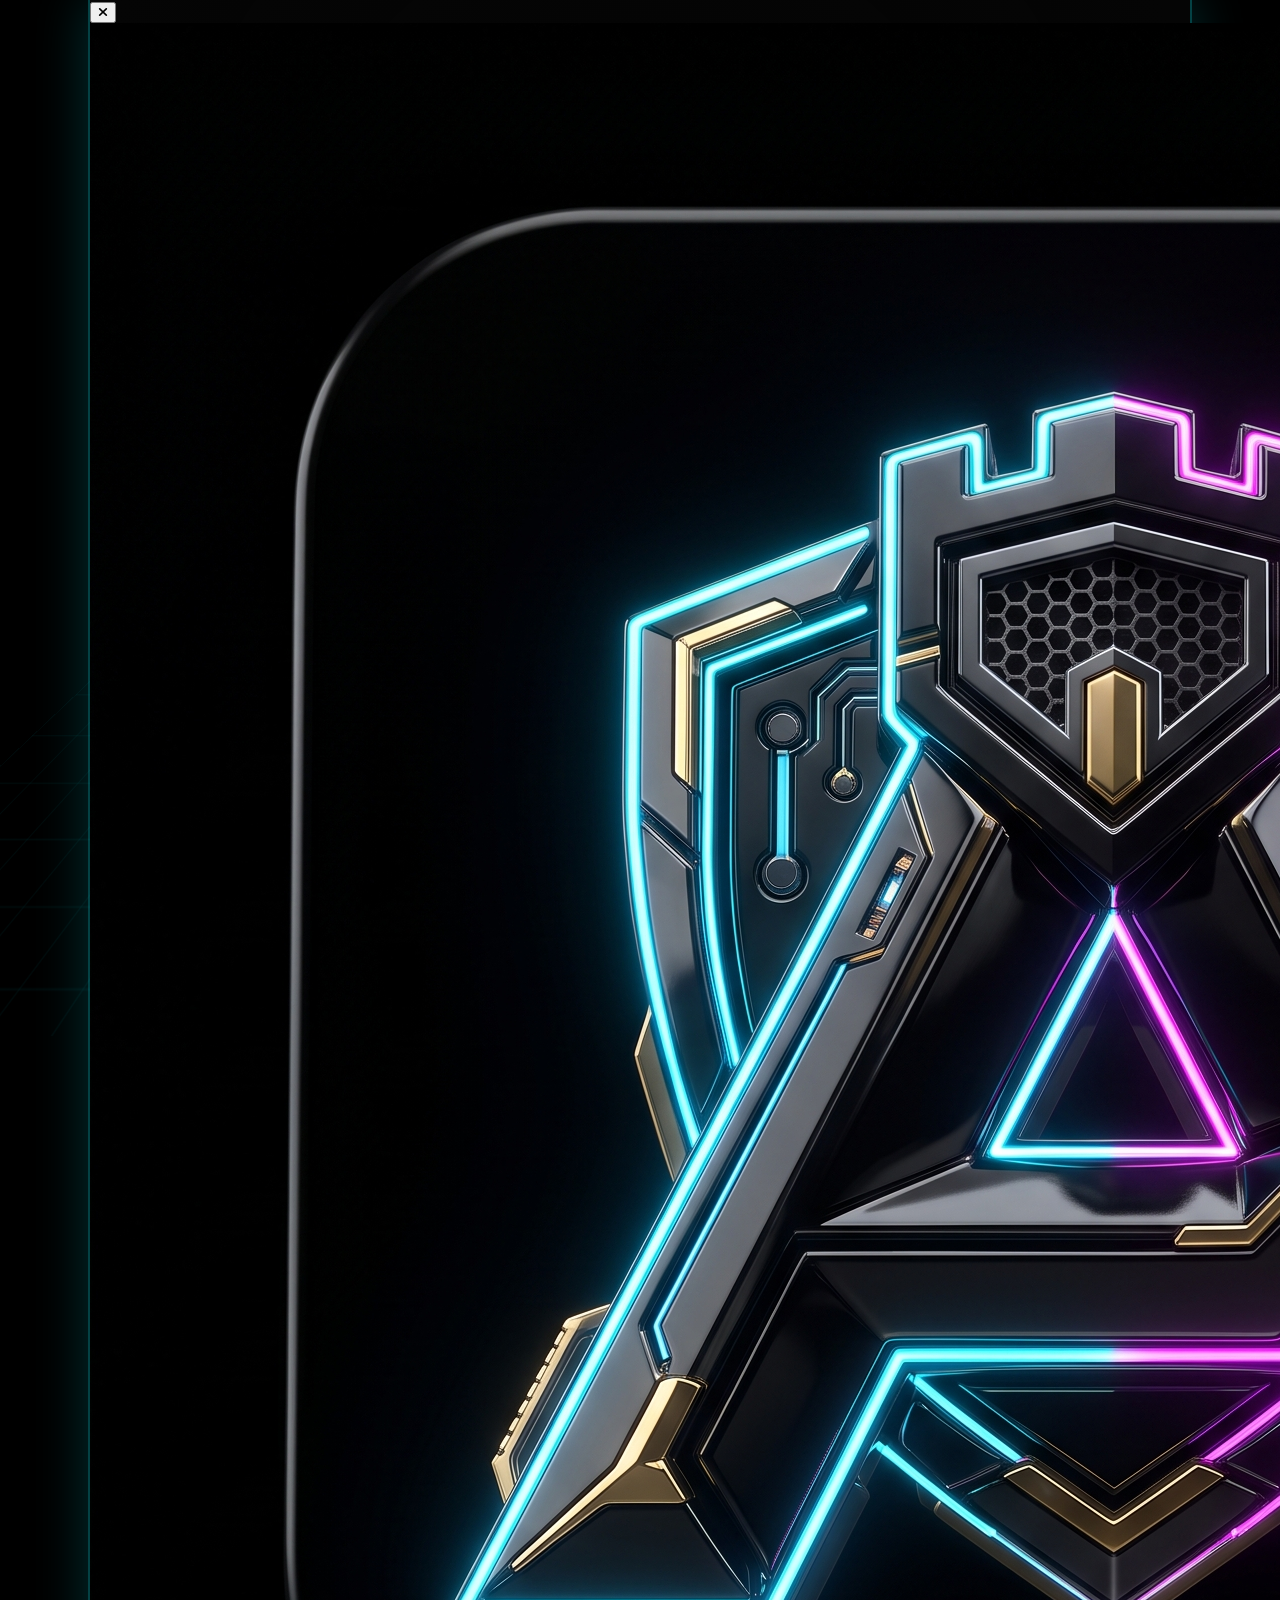
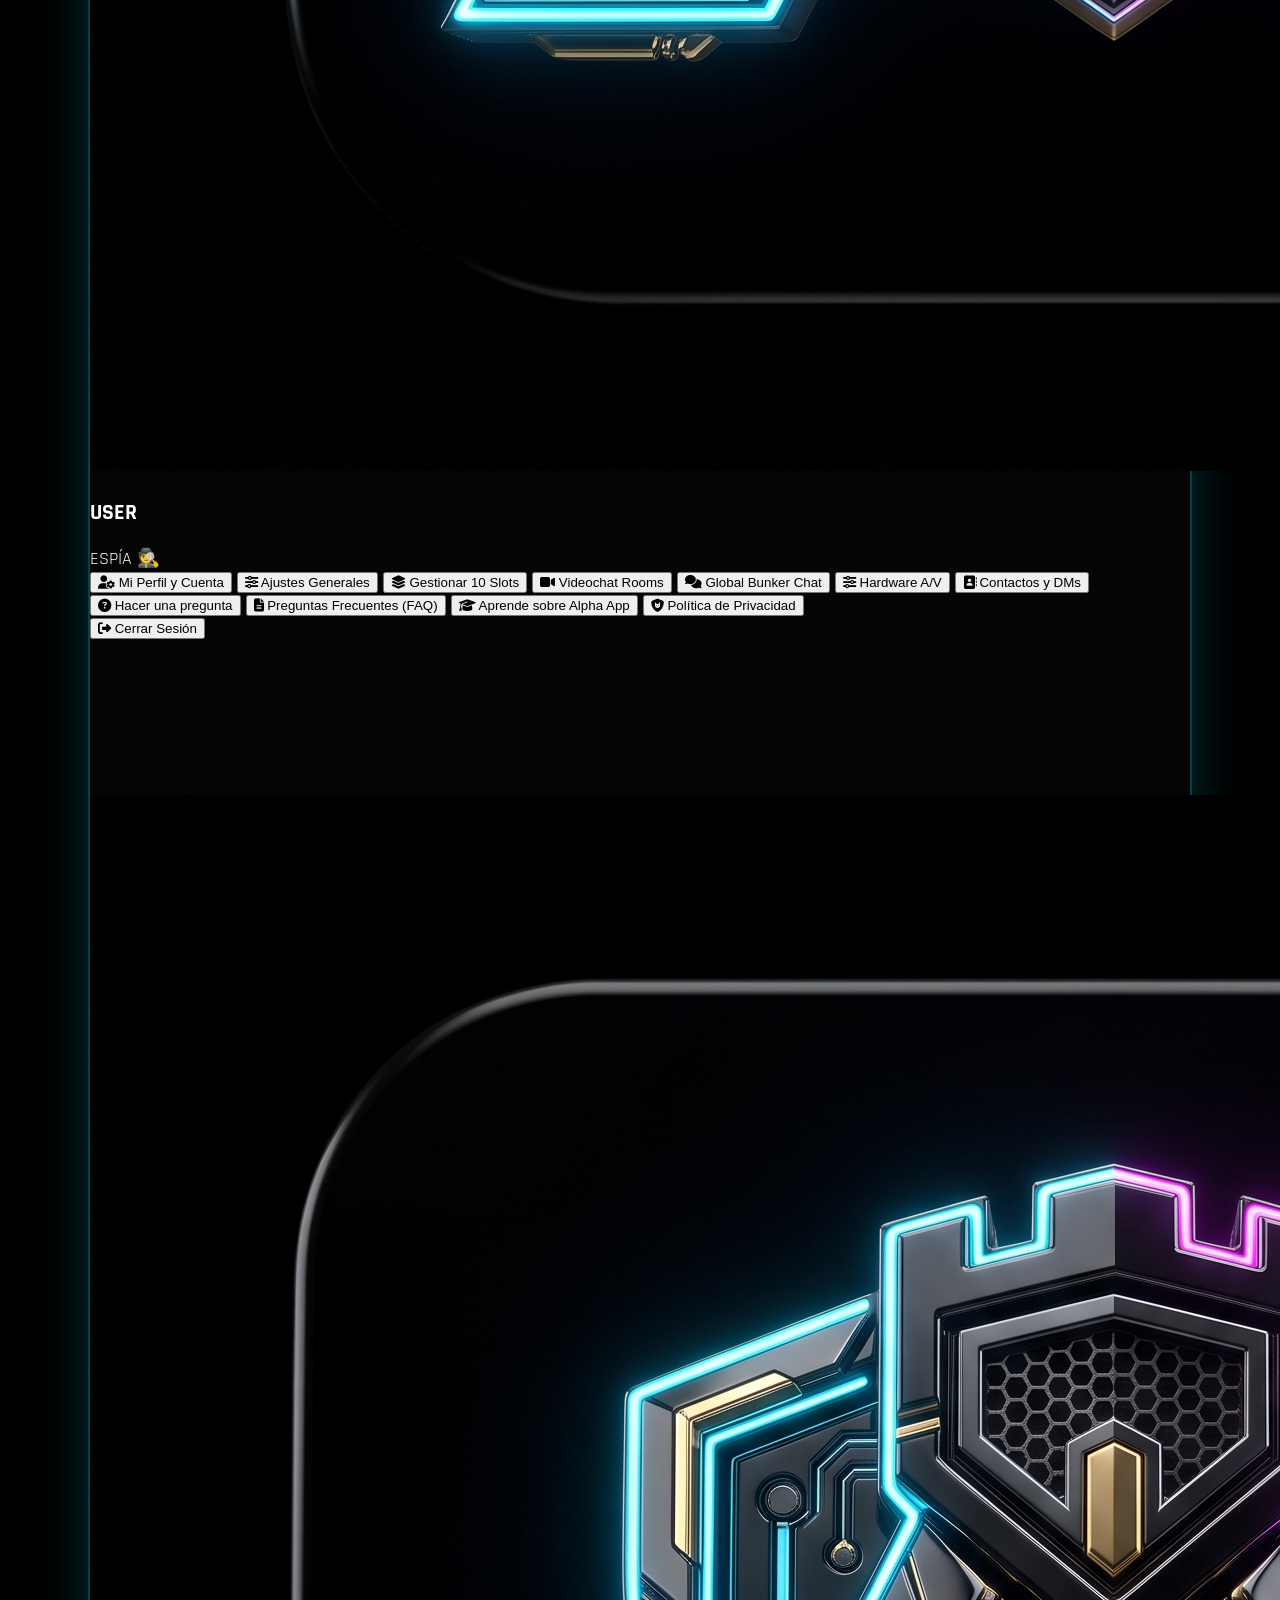
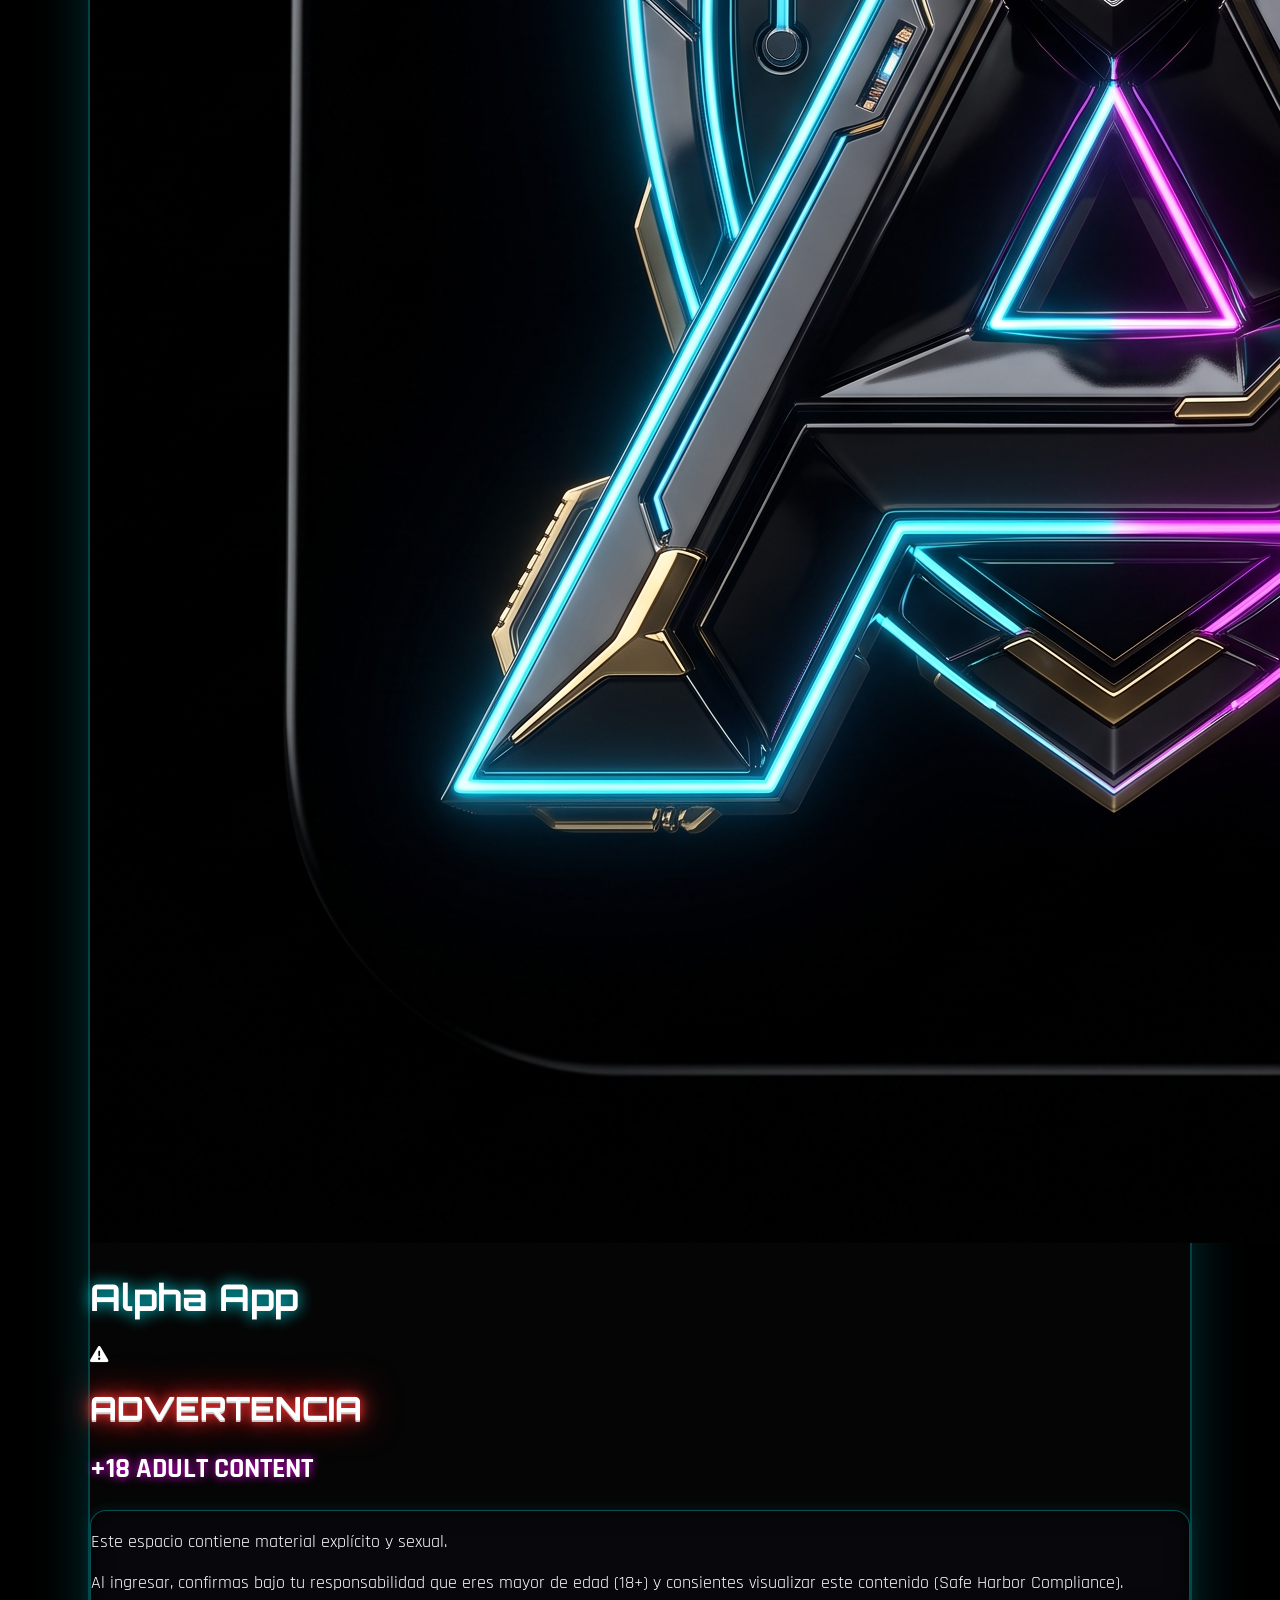
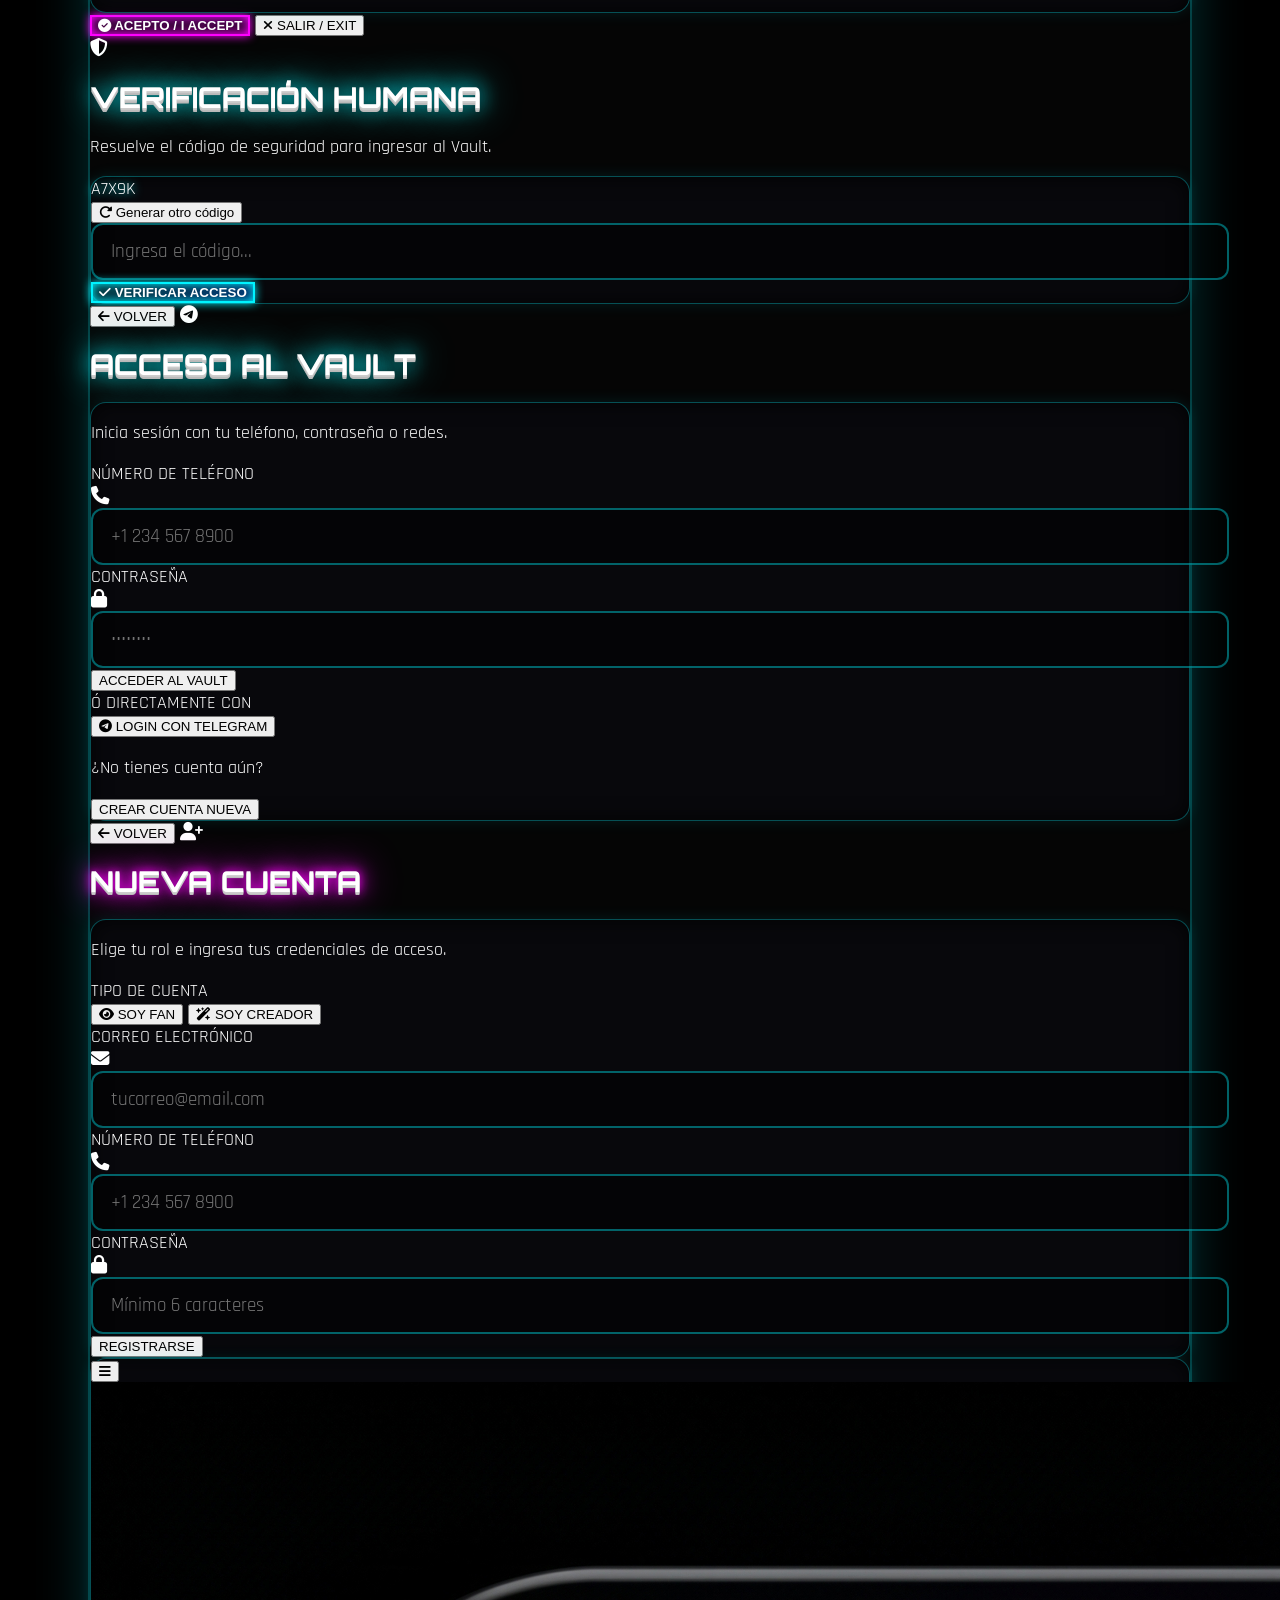
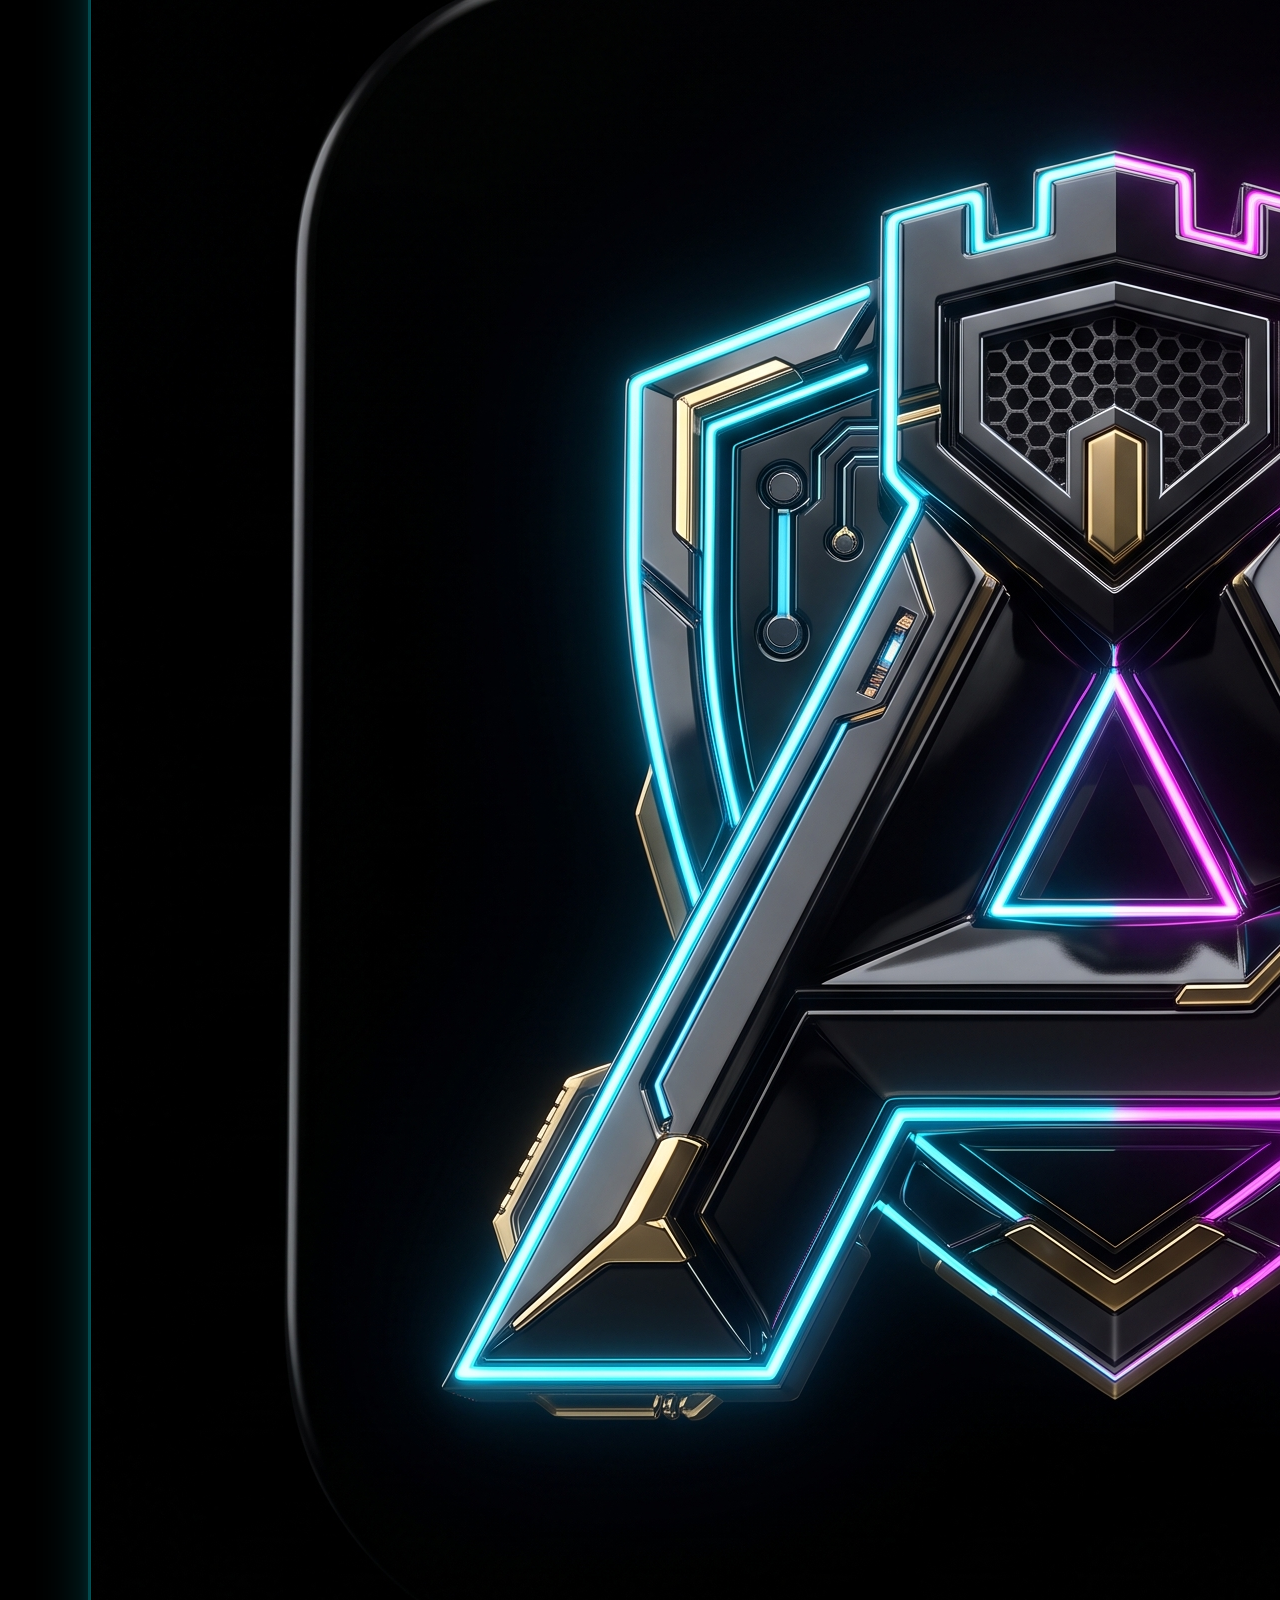
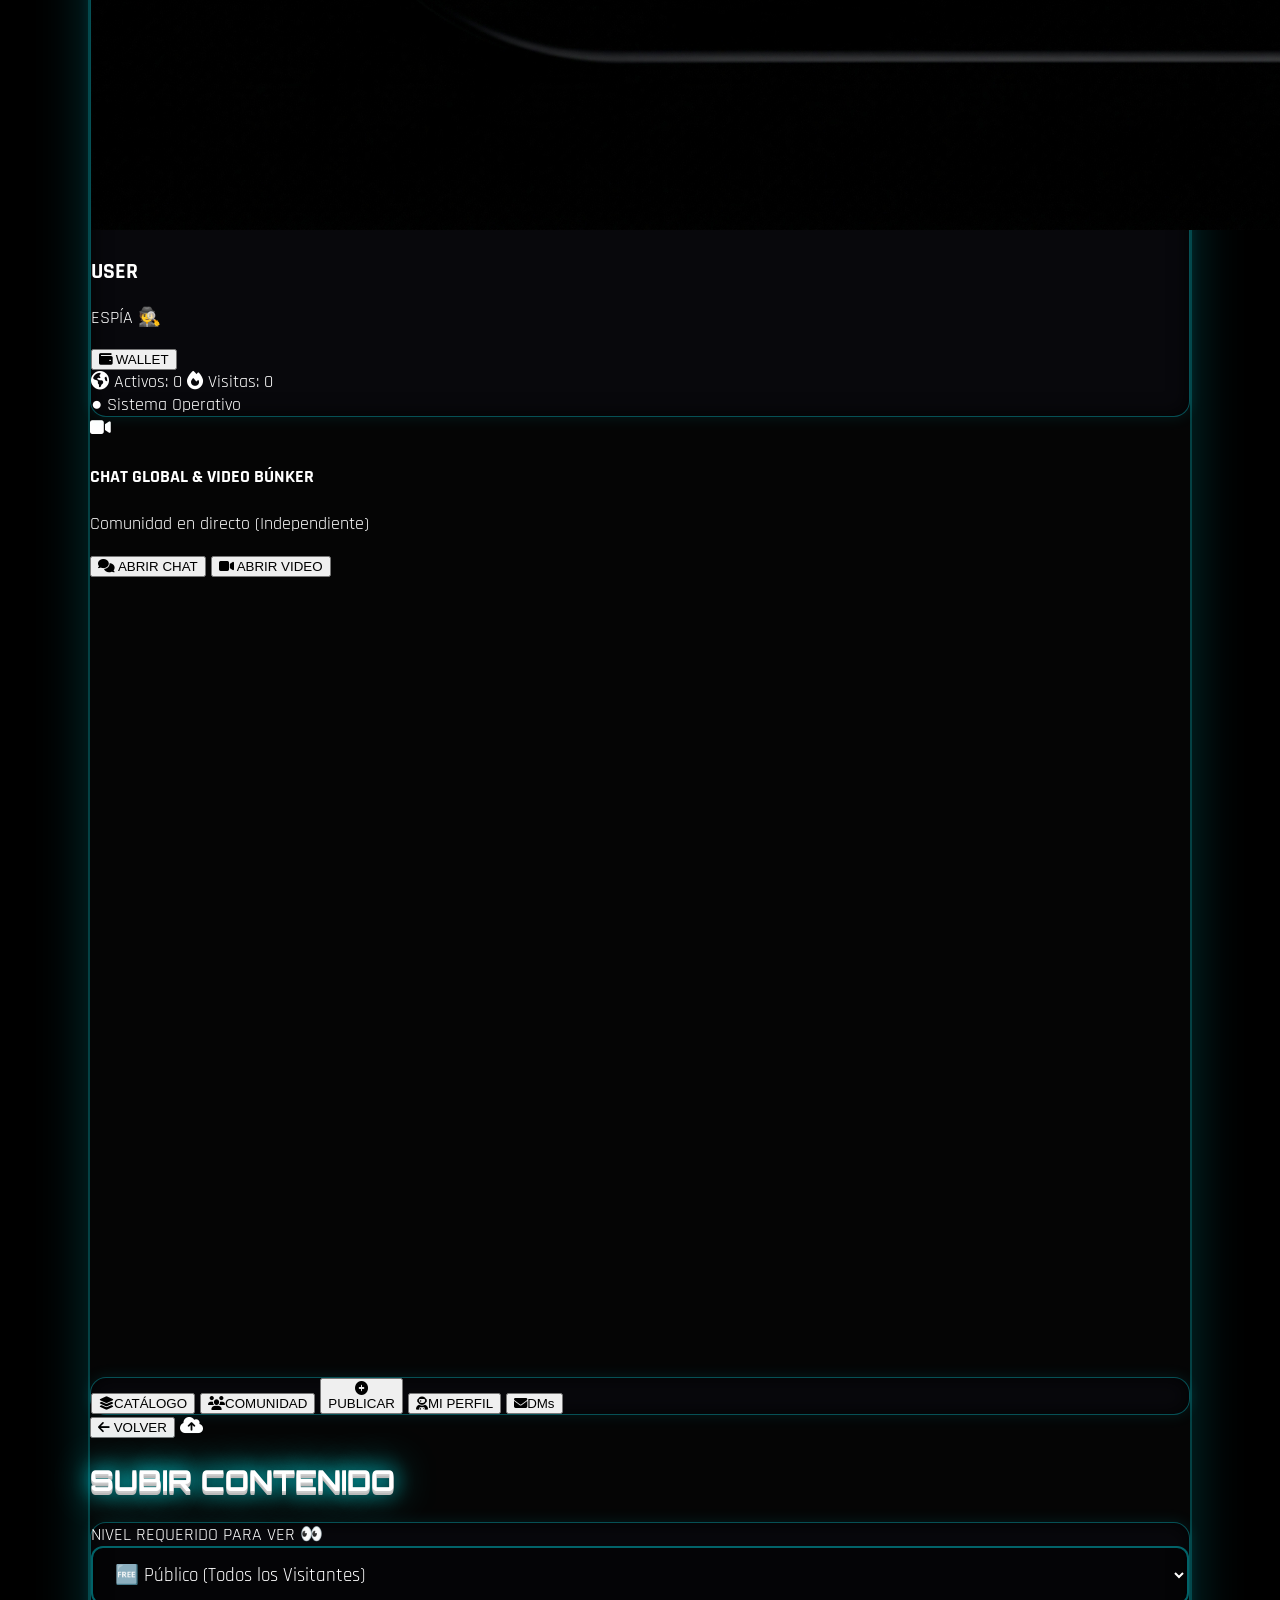
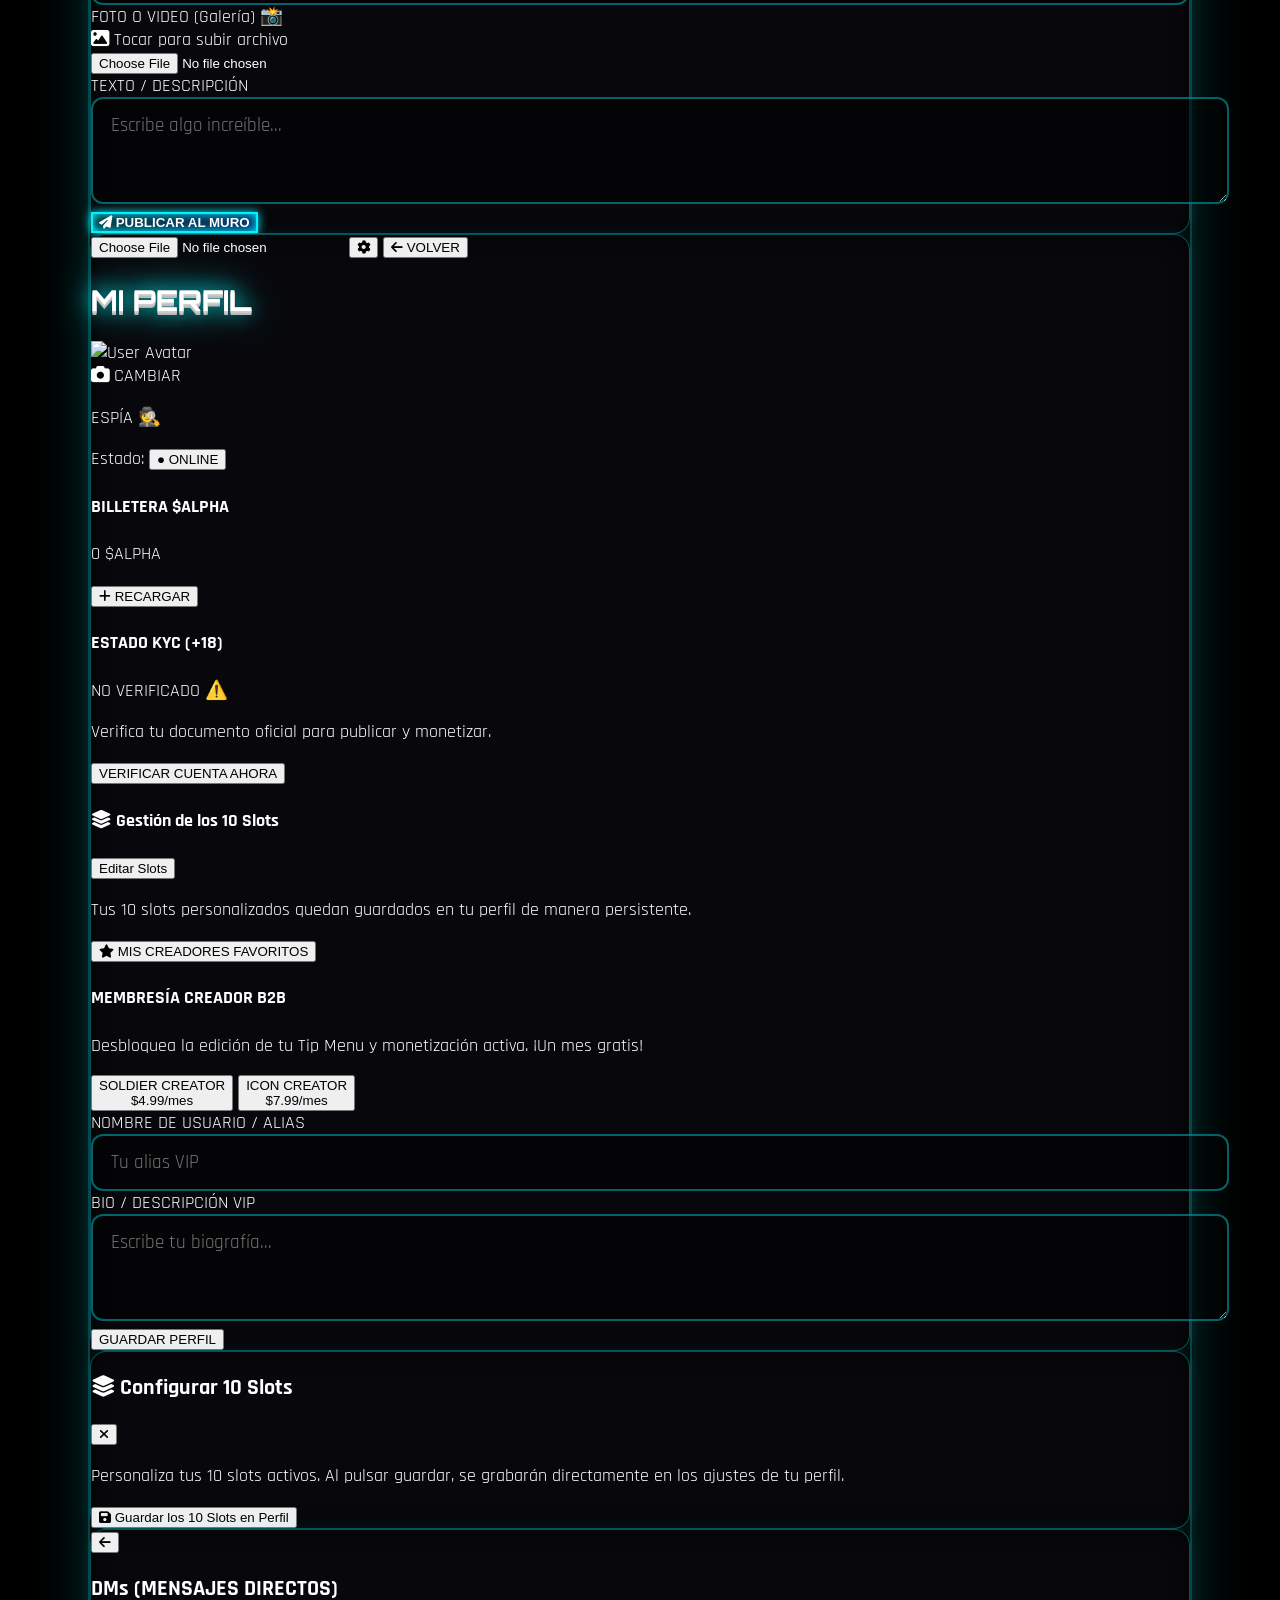
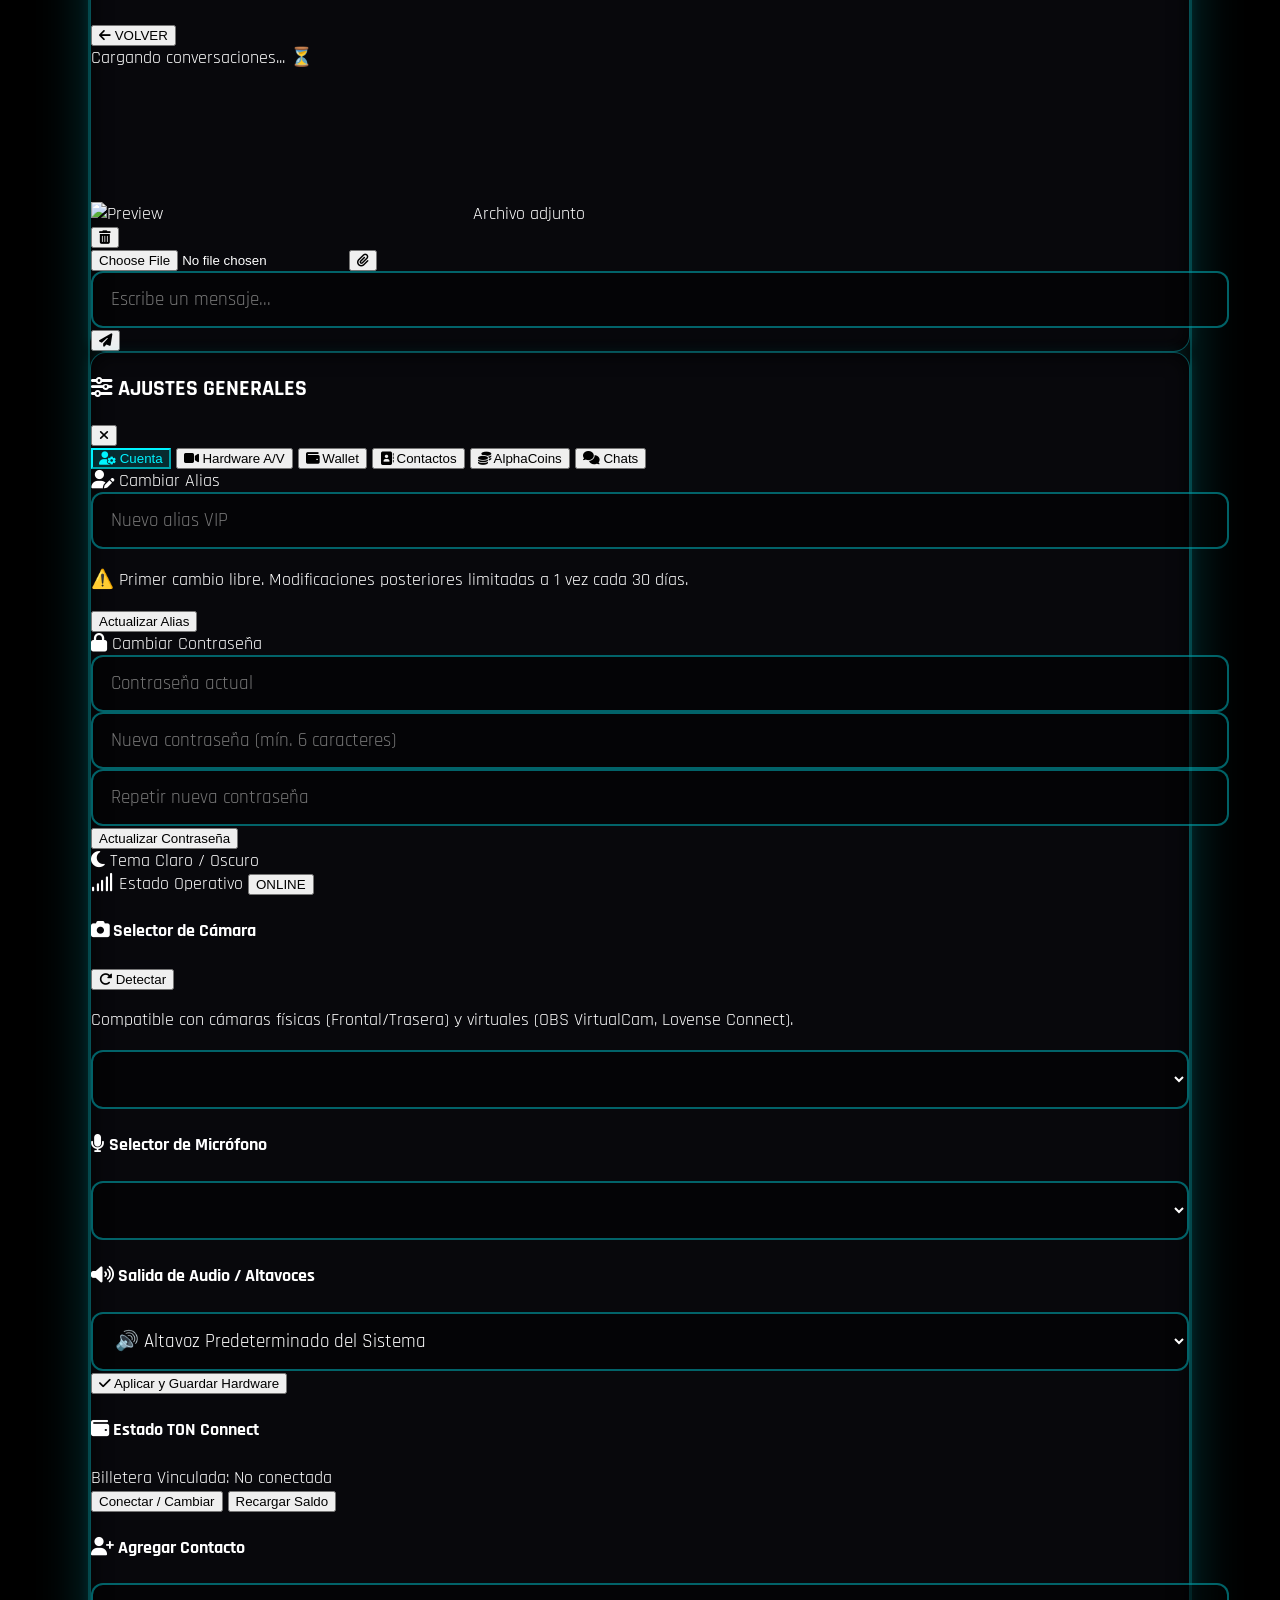
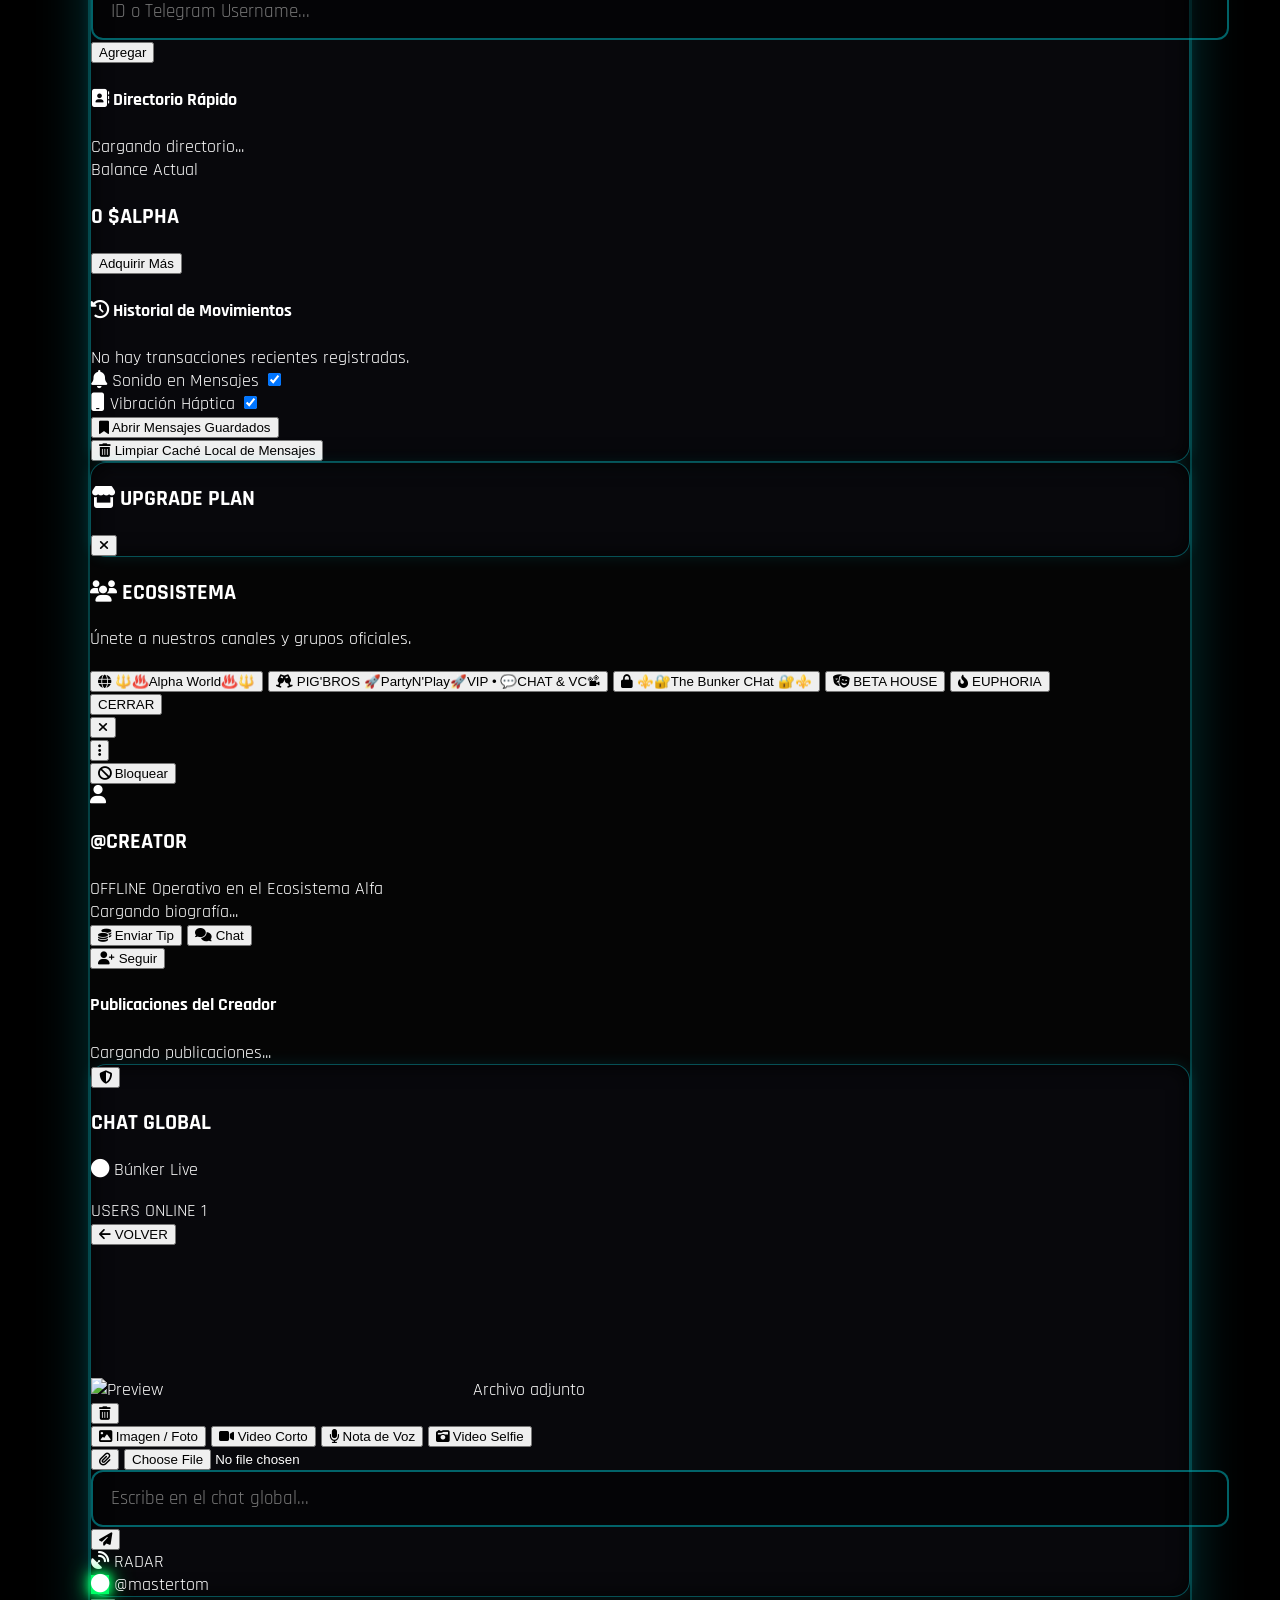
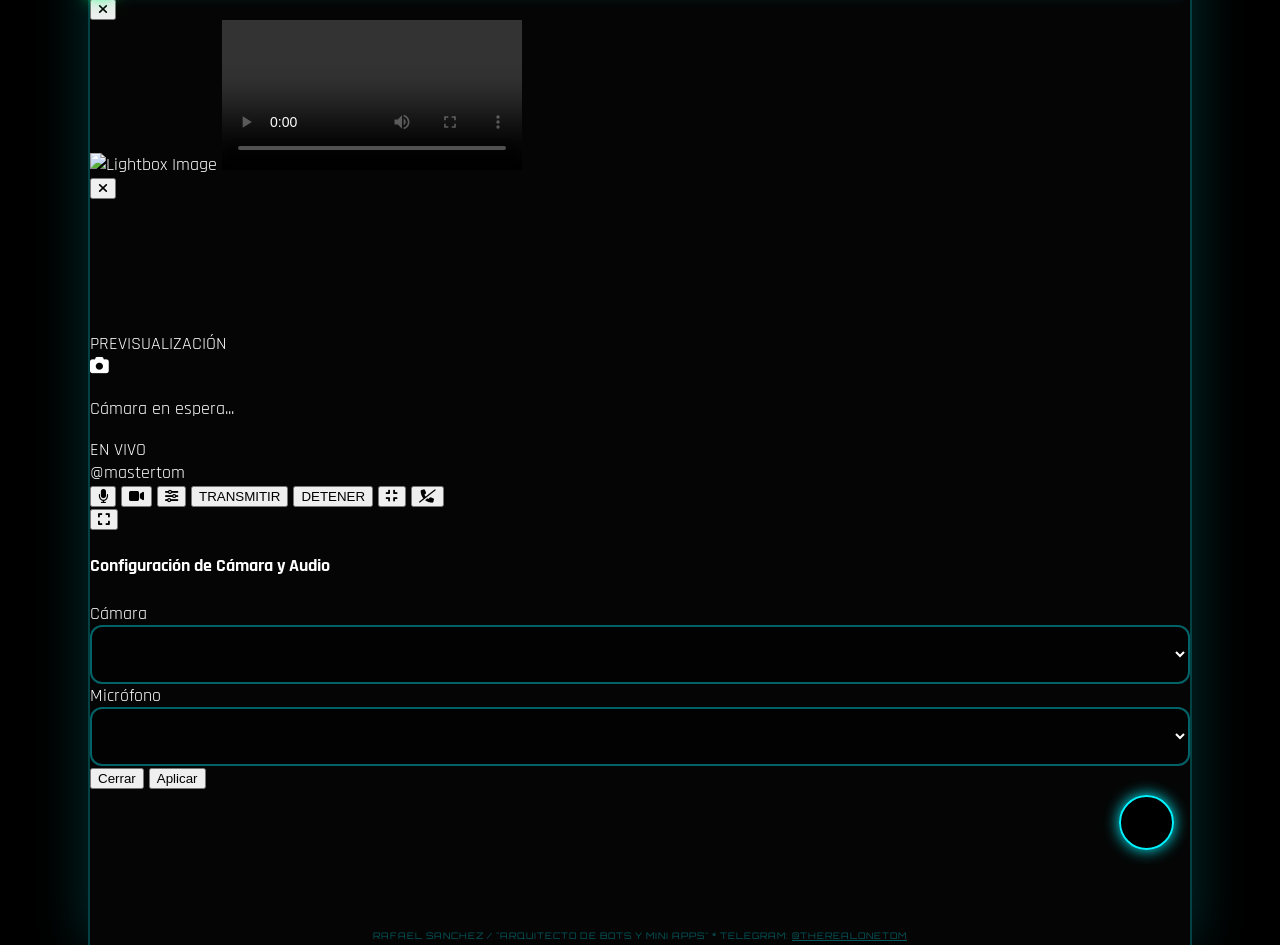
==== commit bd94bb33: "fix: eliminar script de video.js" ====
--- a/frontend/index.html
+++ b/frontend/index.html
@@ -973,9 +973,7 @@
     <script src="js/translations.js?v=40"></script>
     <script src="js/api.js?v=40"></script>
     <script src="js/chat.js?v=40"></script>
-    <script src="js/video.js?v=40"></script>
     <script src="js/app.js?v=40" defer></script>
-
     <!-- 🛡️ SCRIPT NATIVO: CONTROL DE ARRASTRE PiP Y SIDEBAR DRAWER -->
     <script>
         document.addEventListener("DOMContentLoaded", () => {
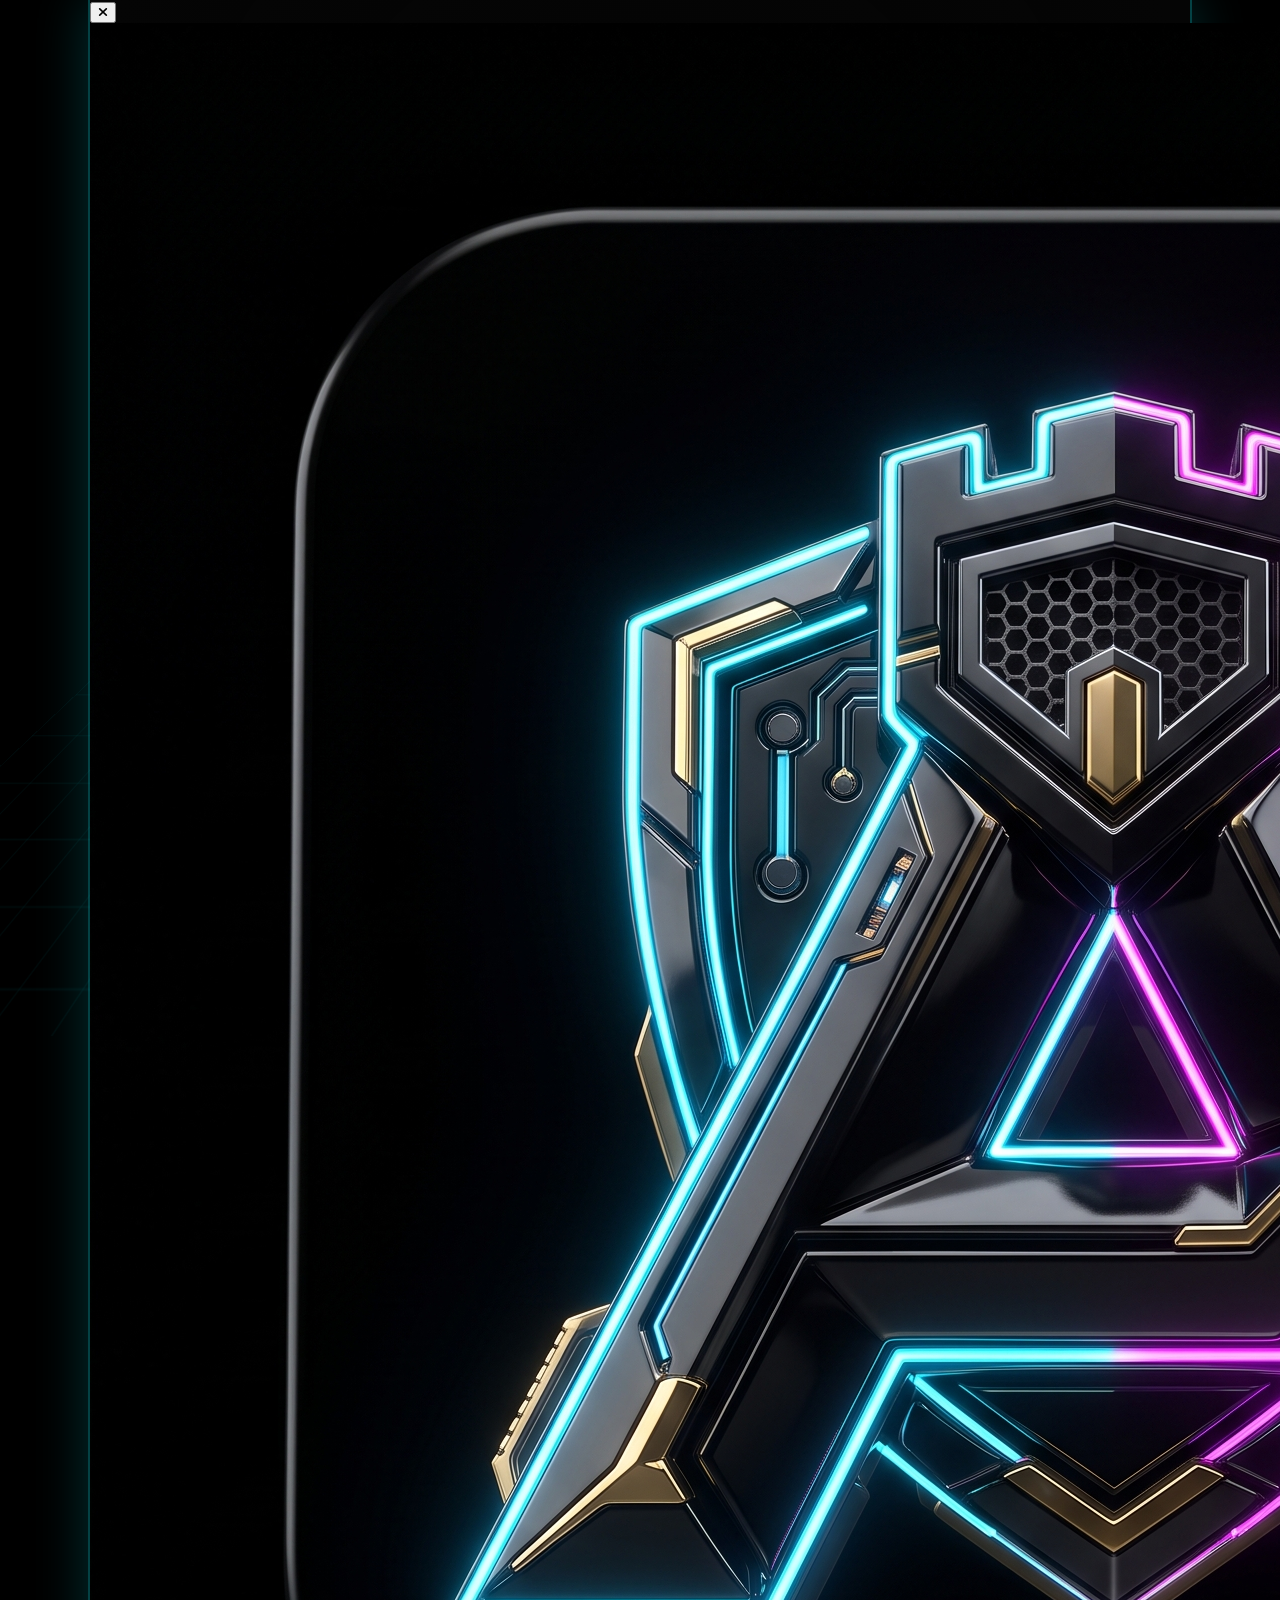
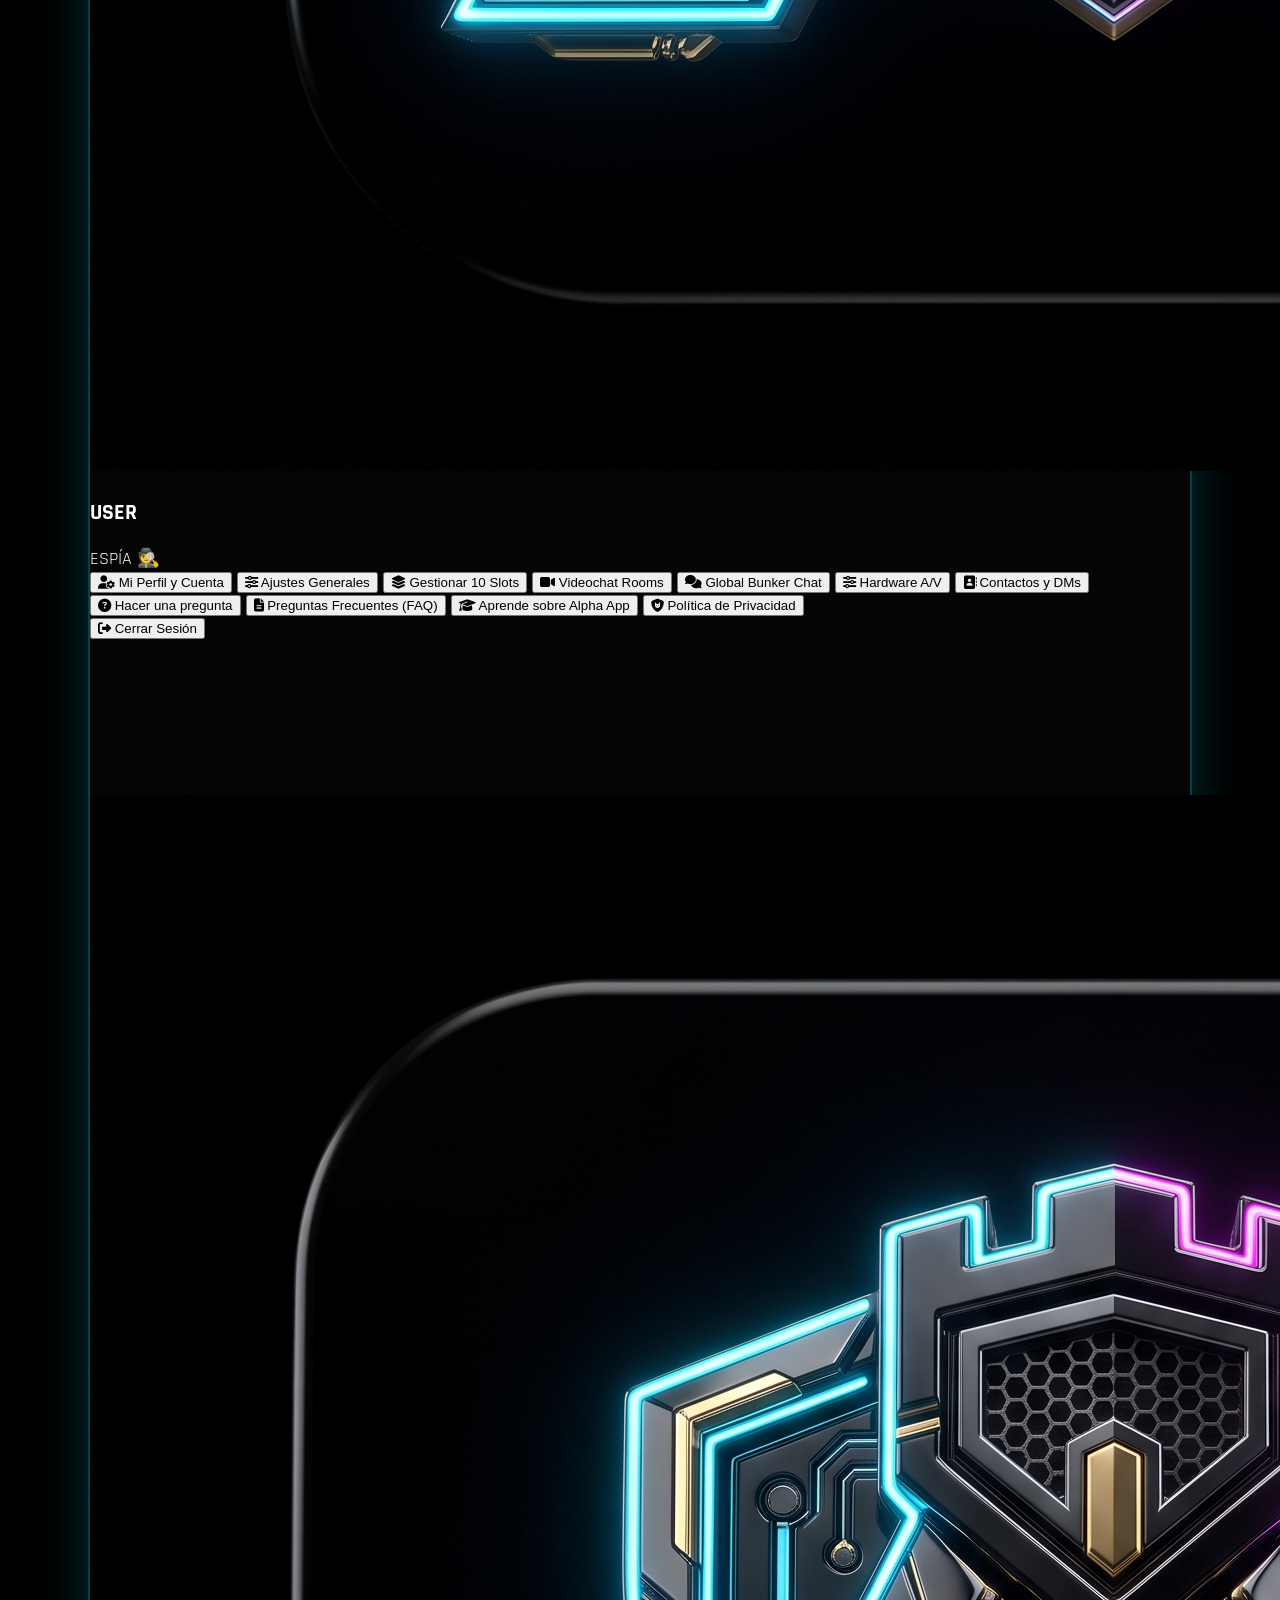
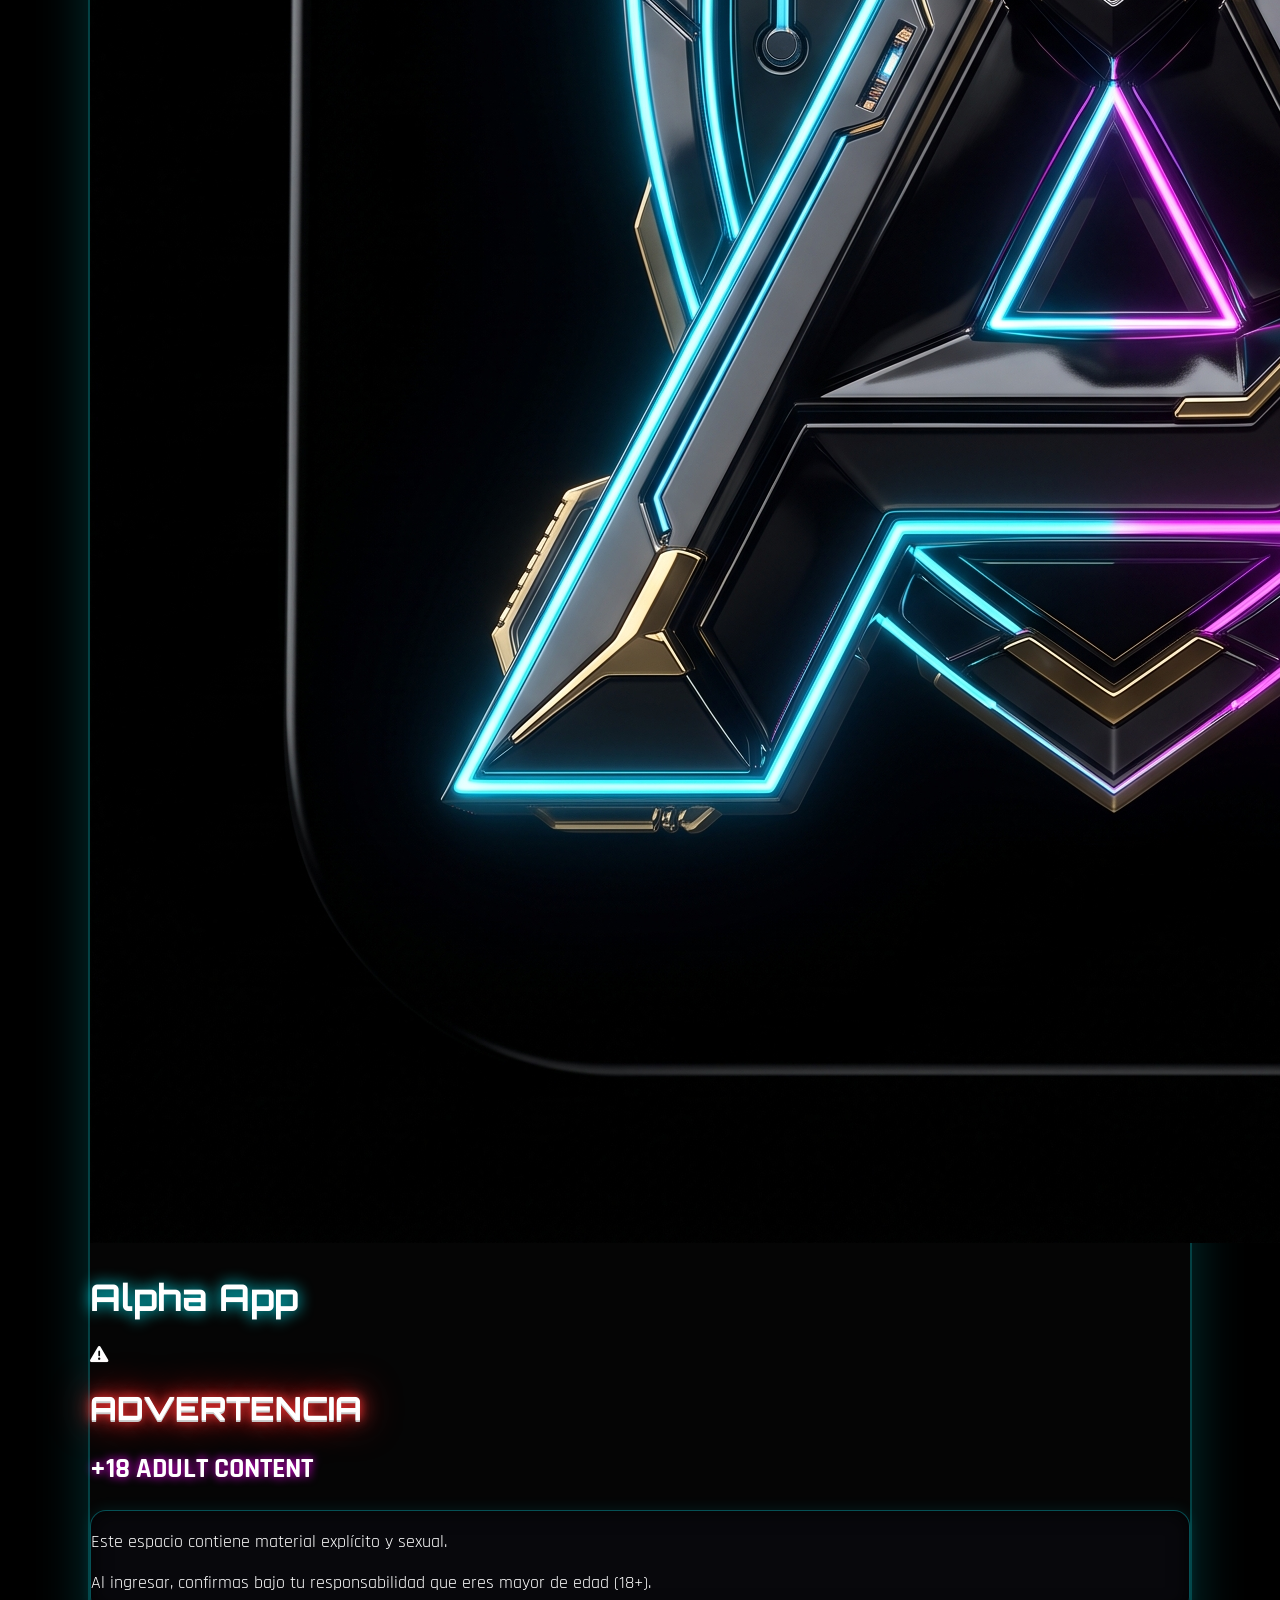
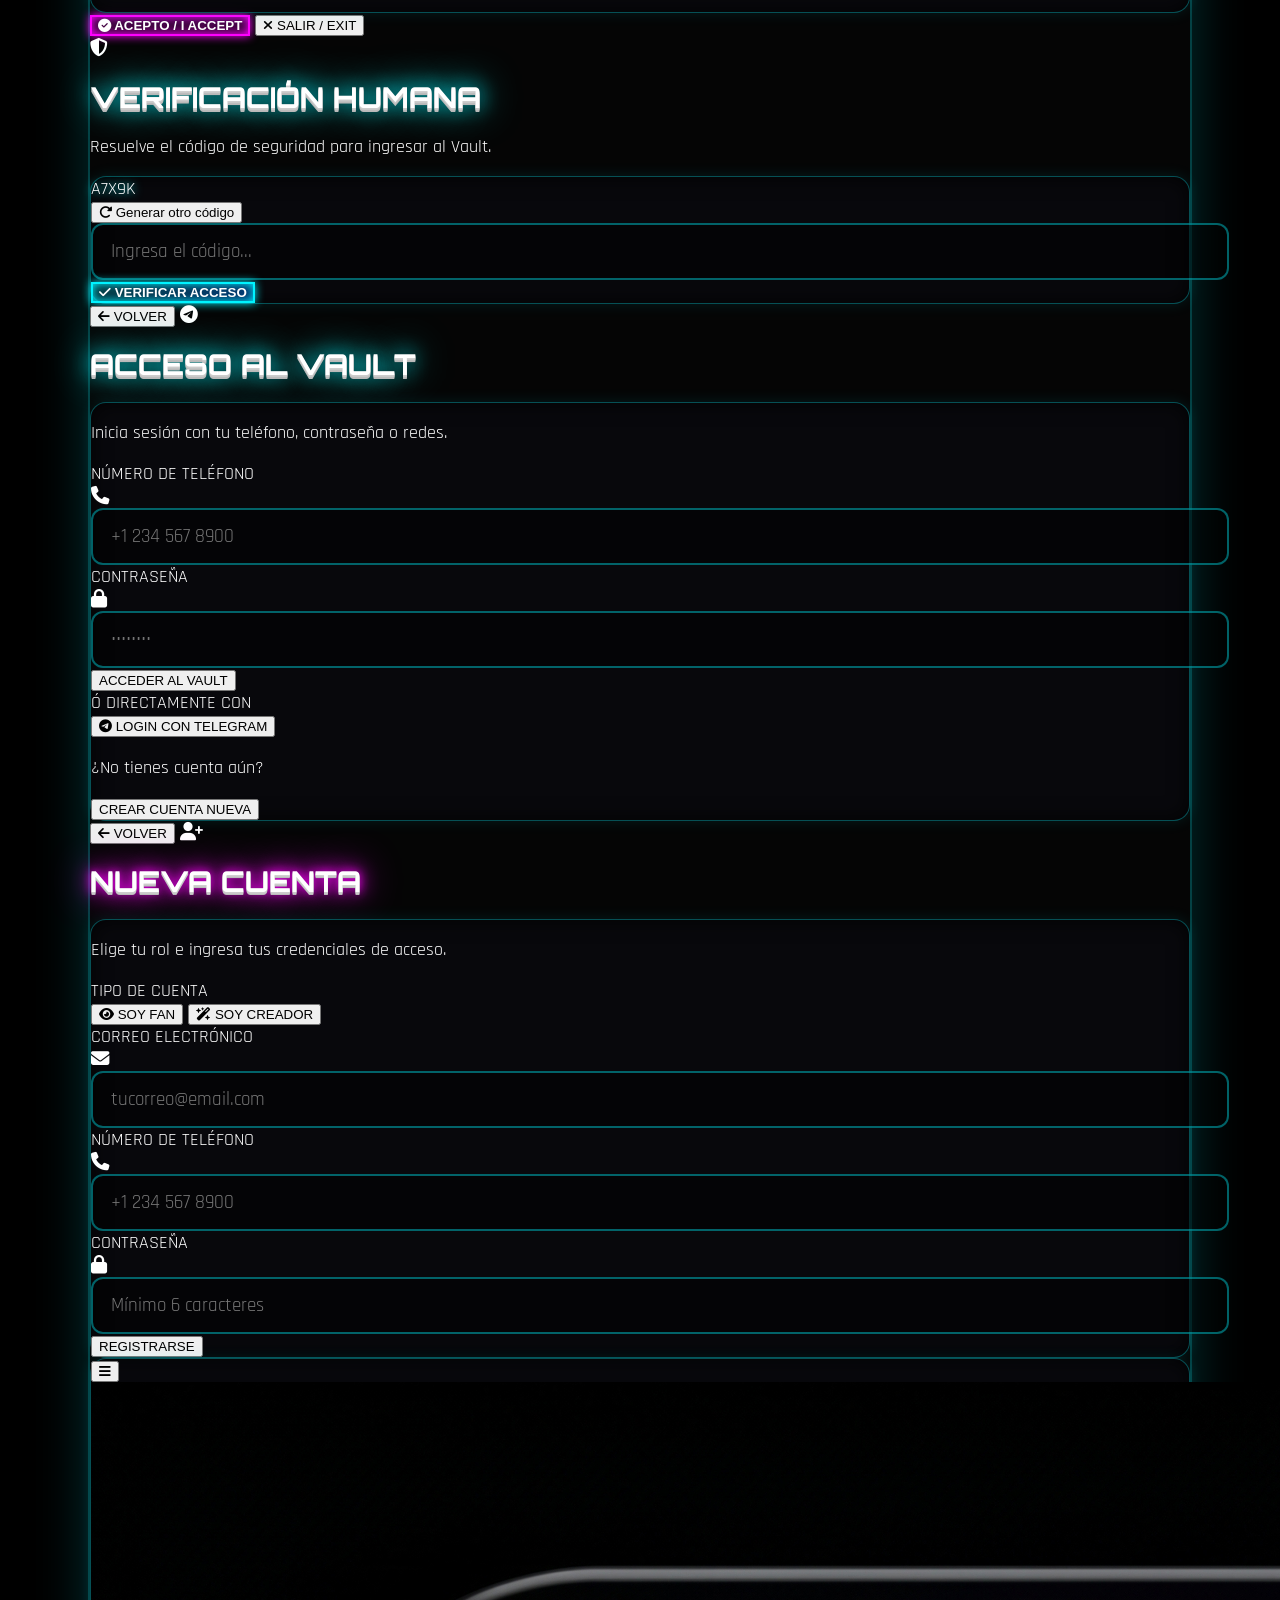
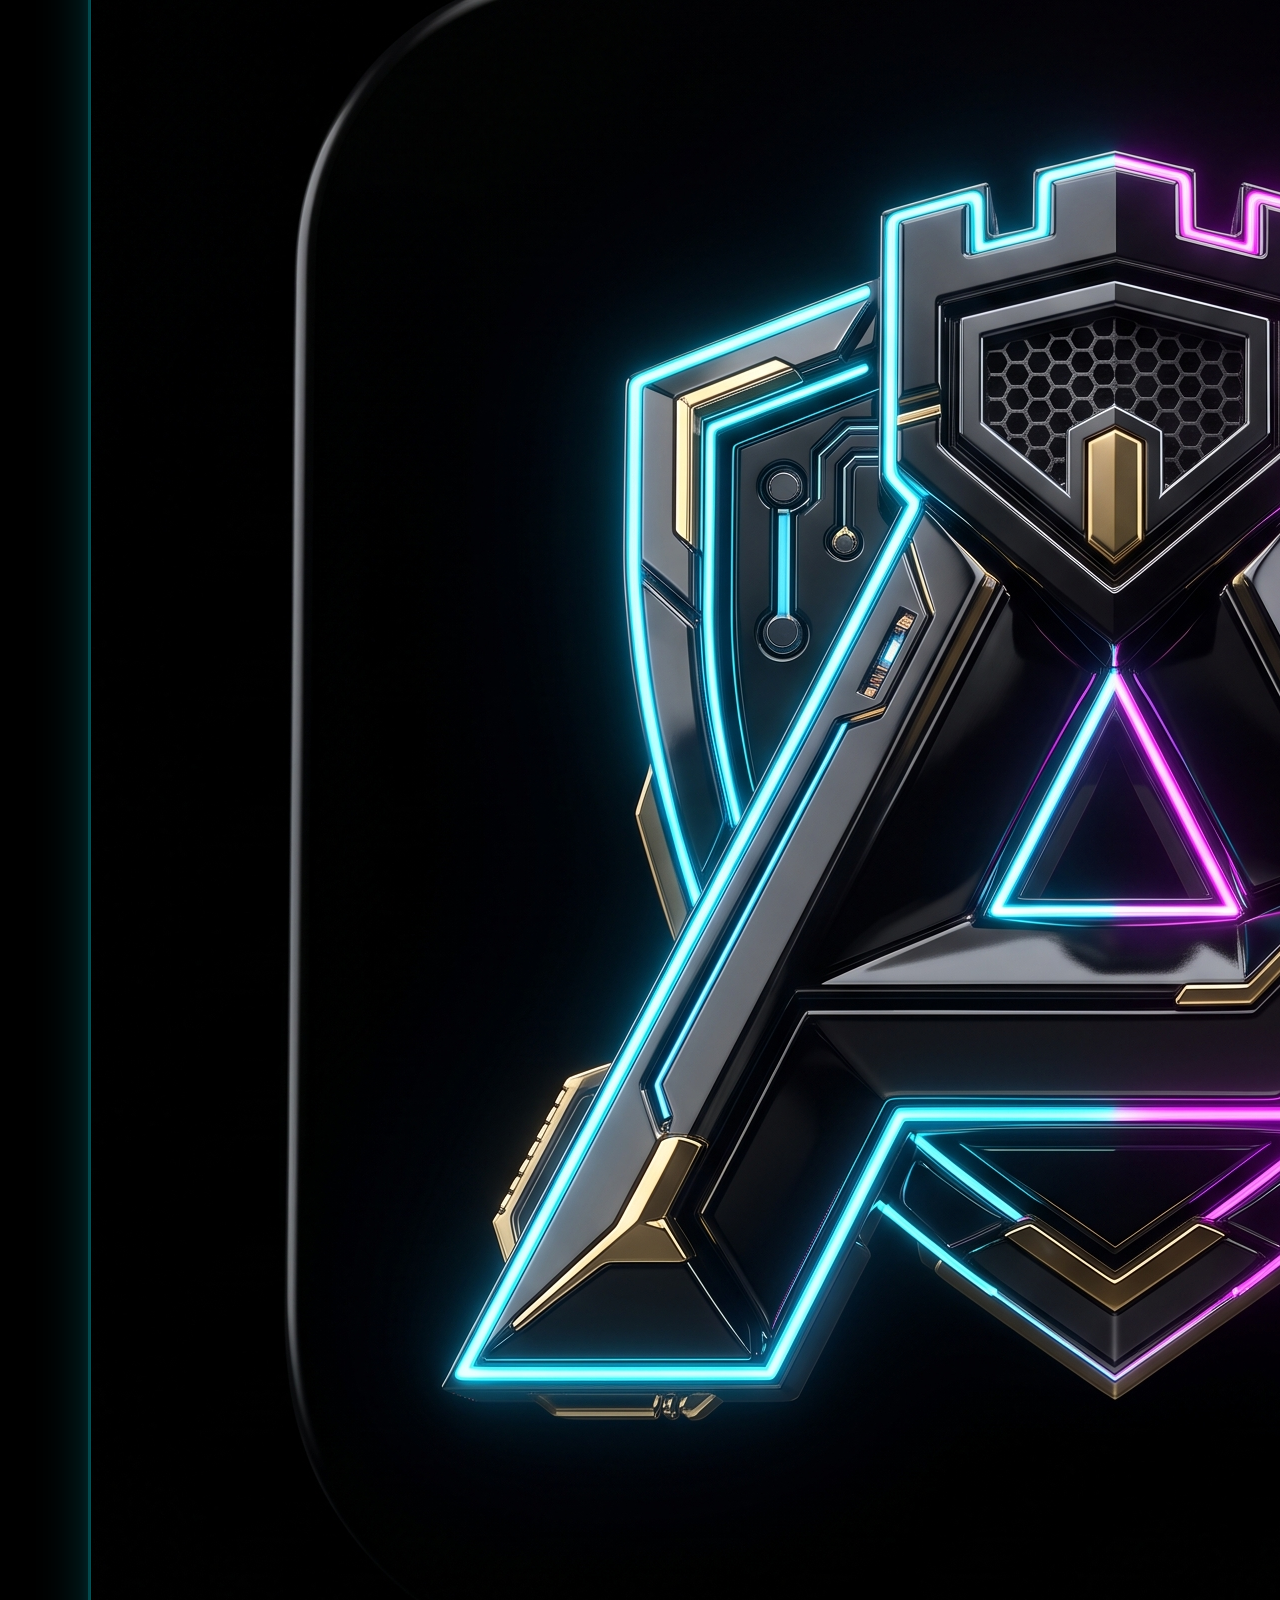
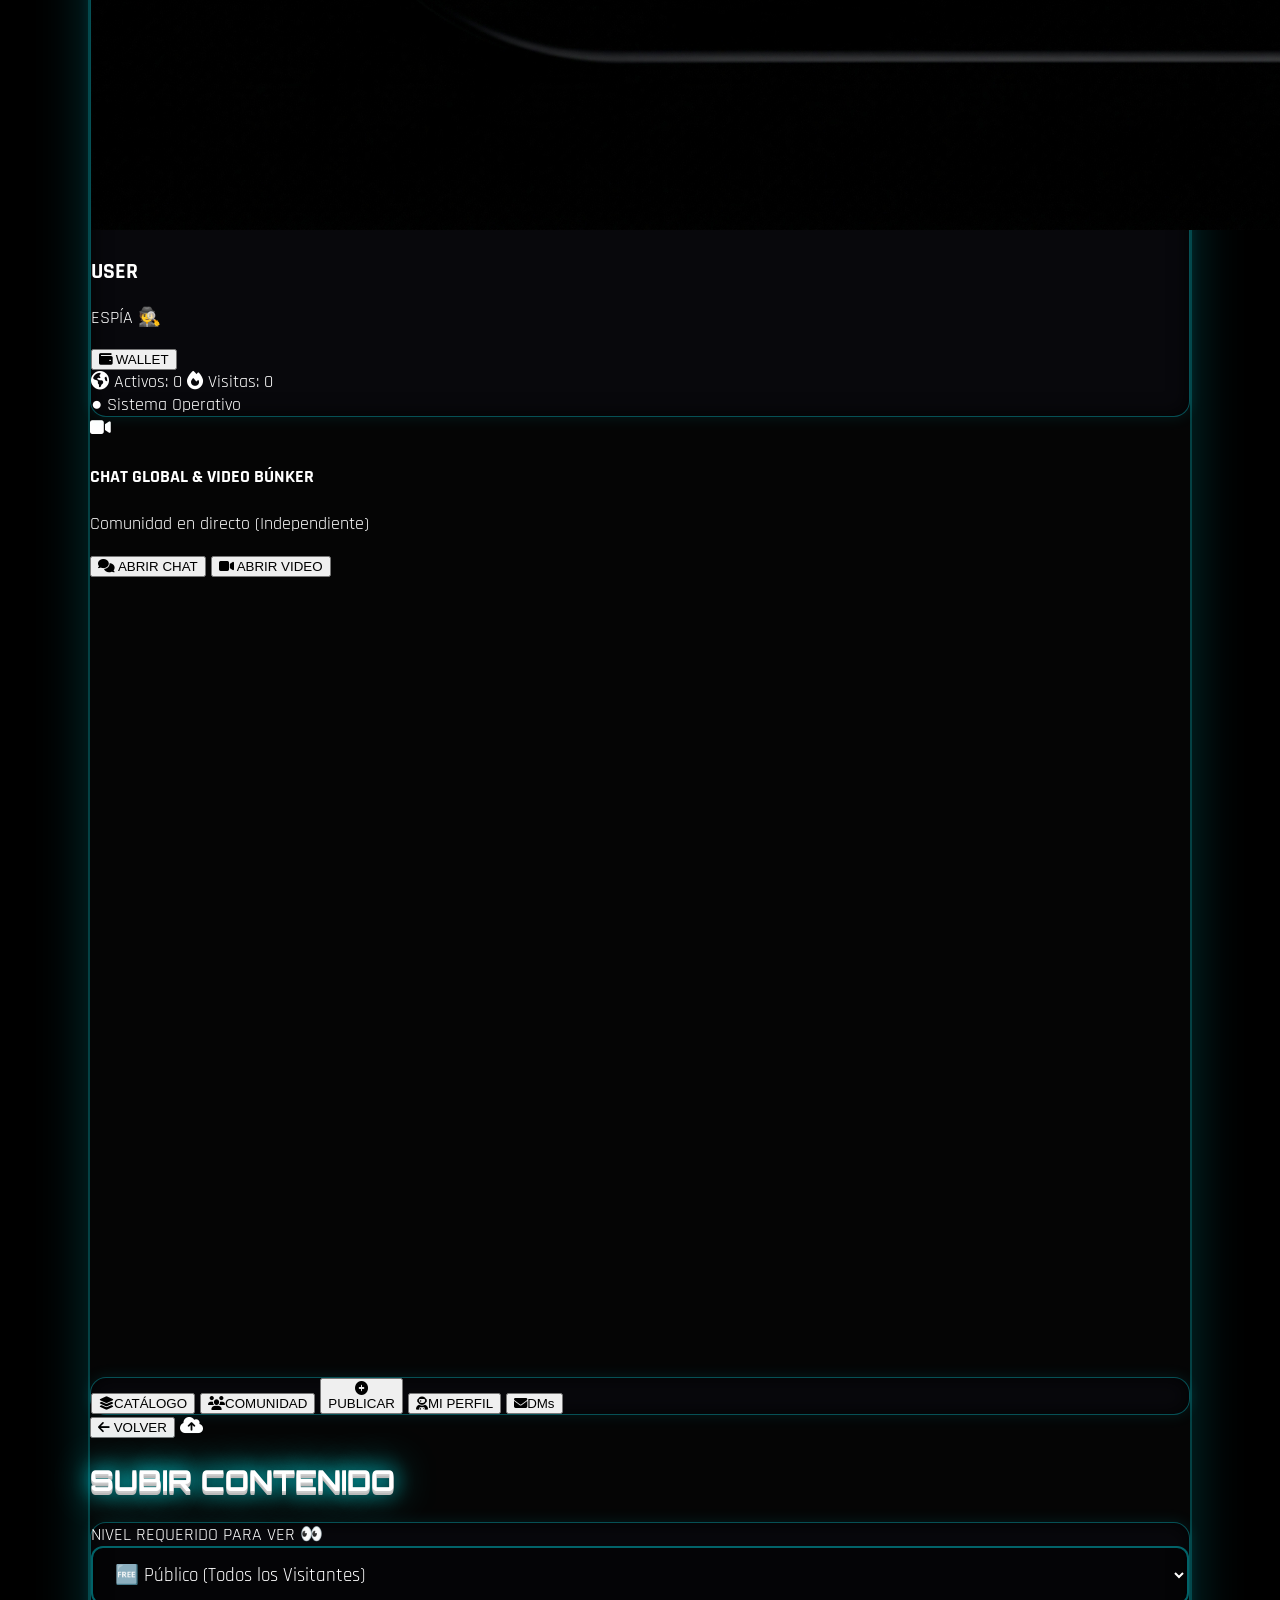
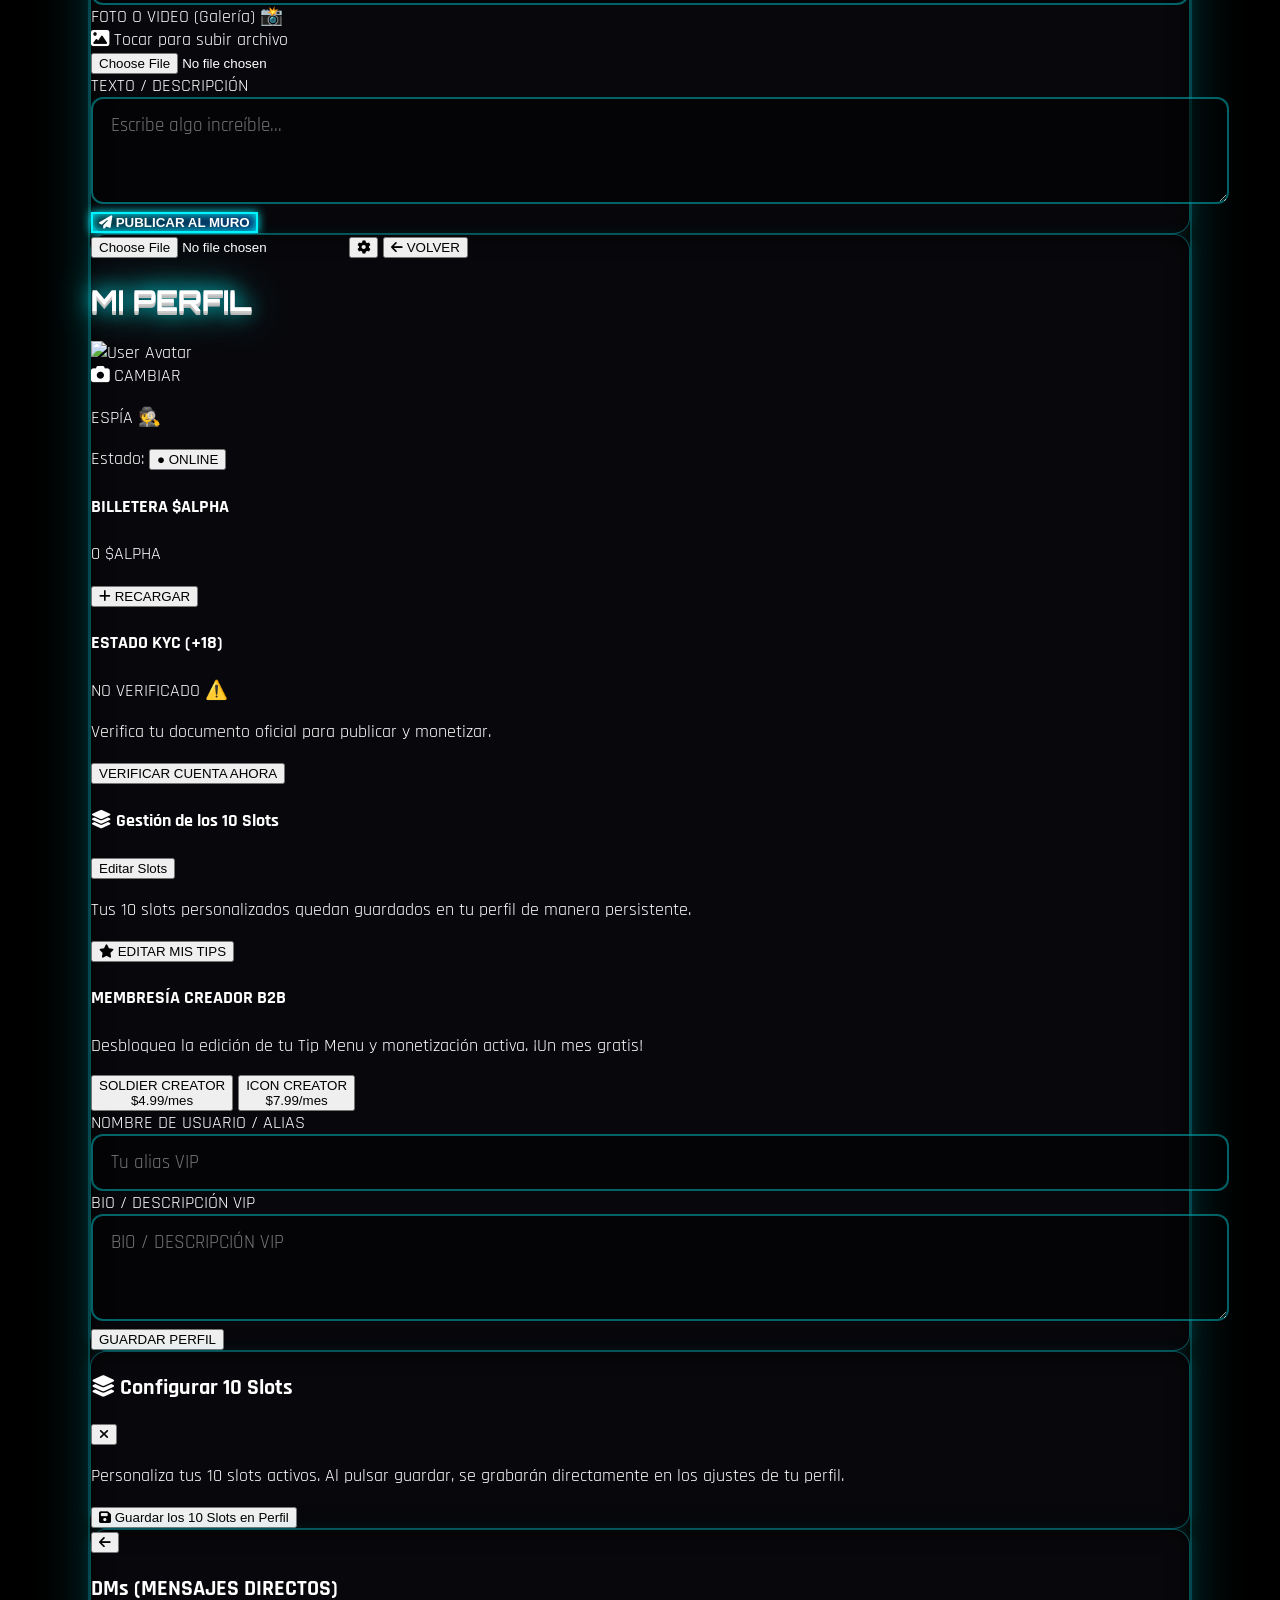
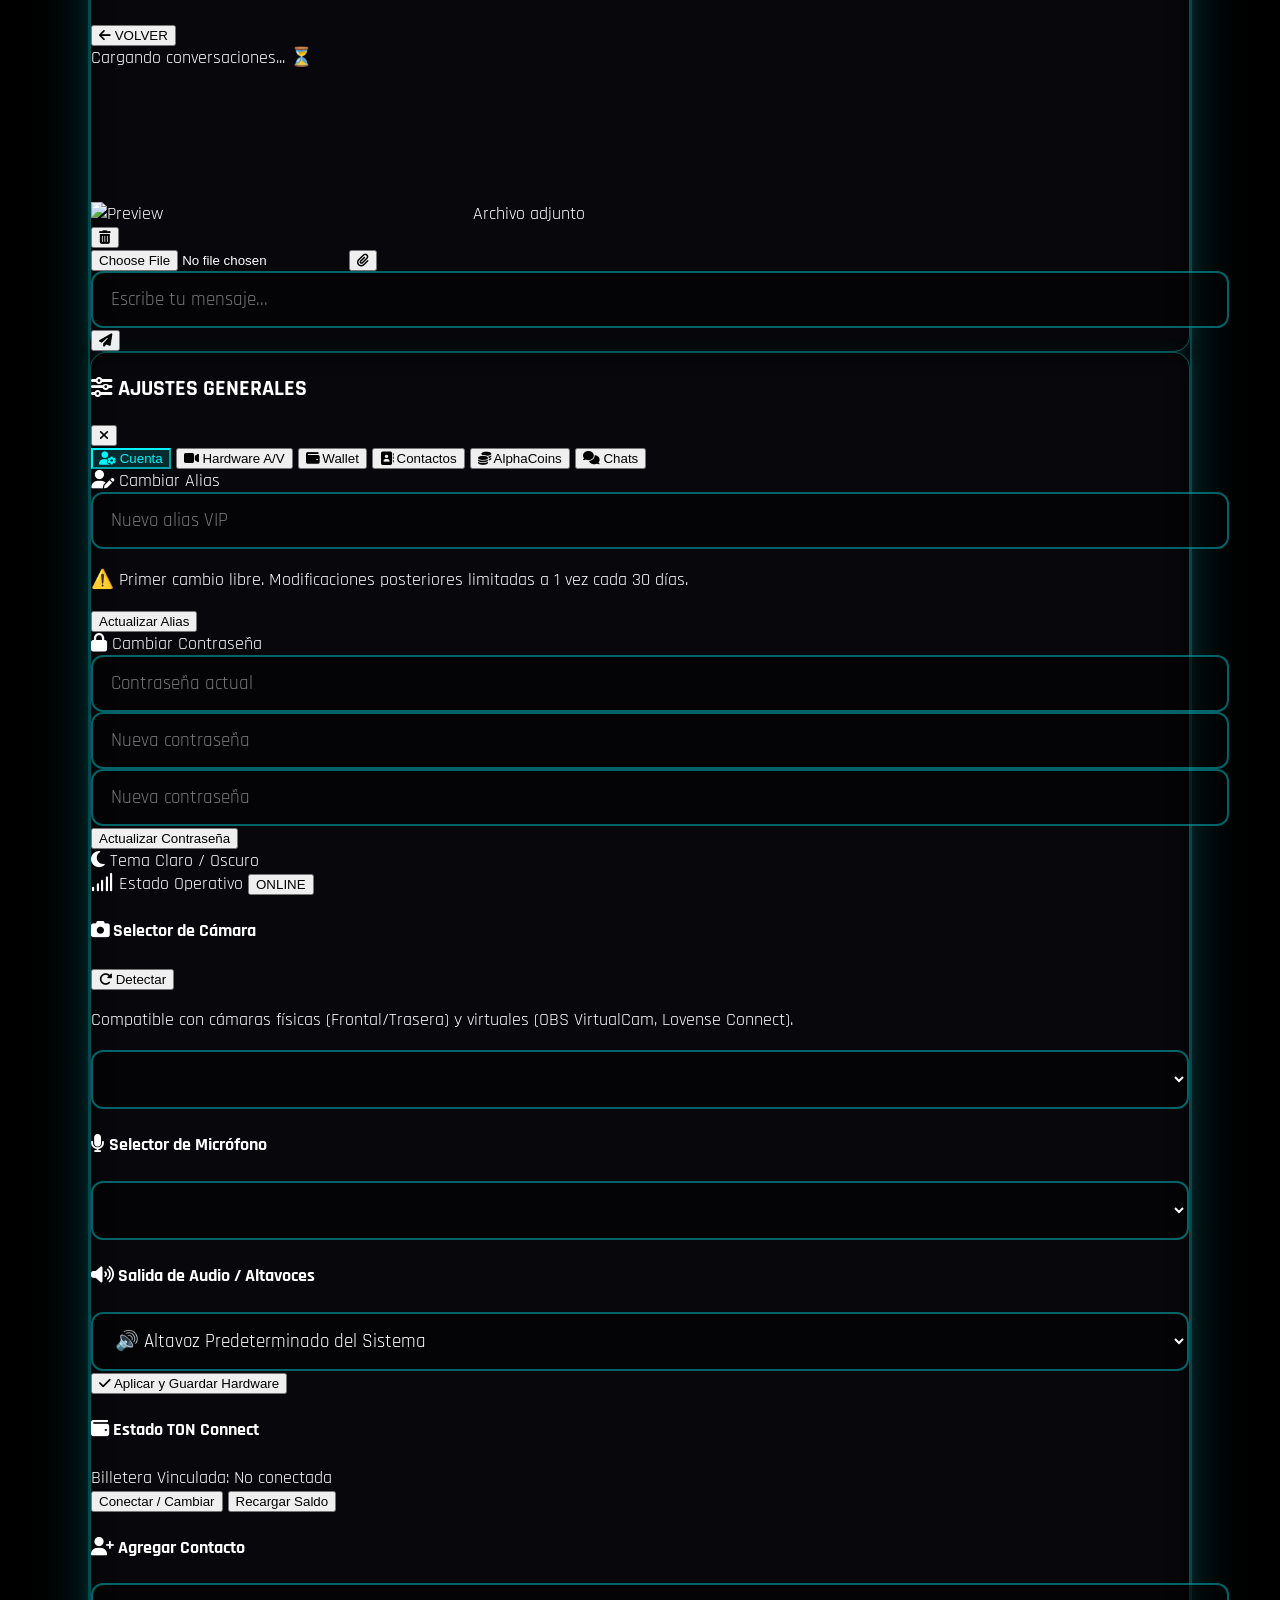
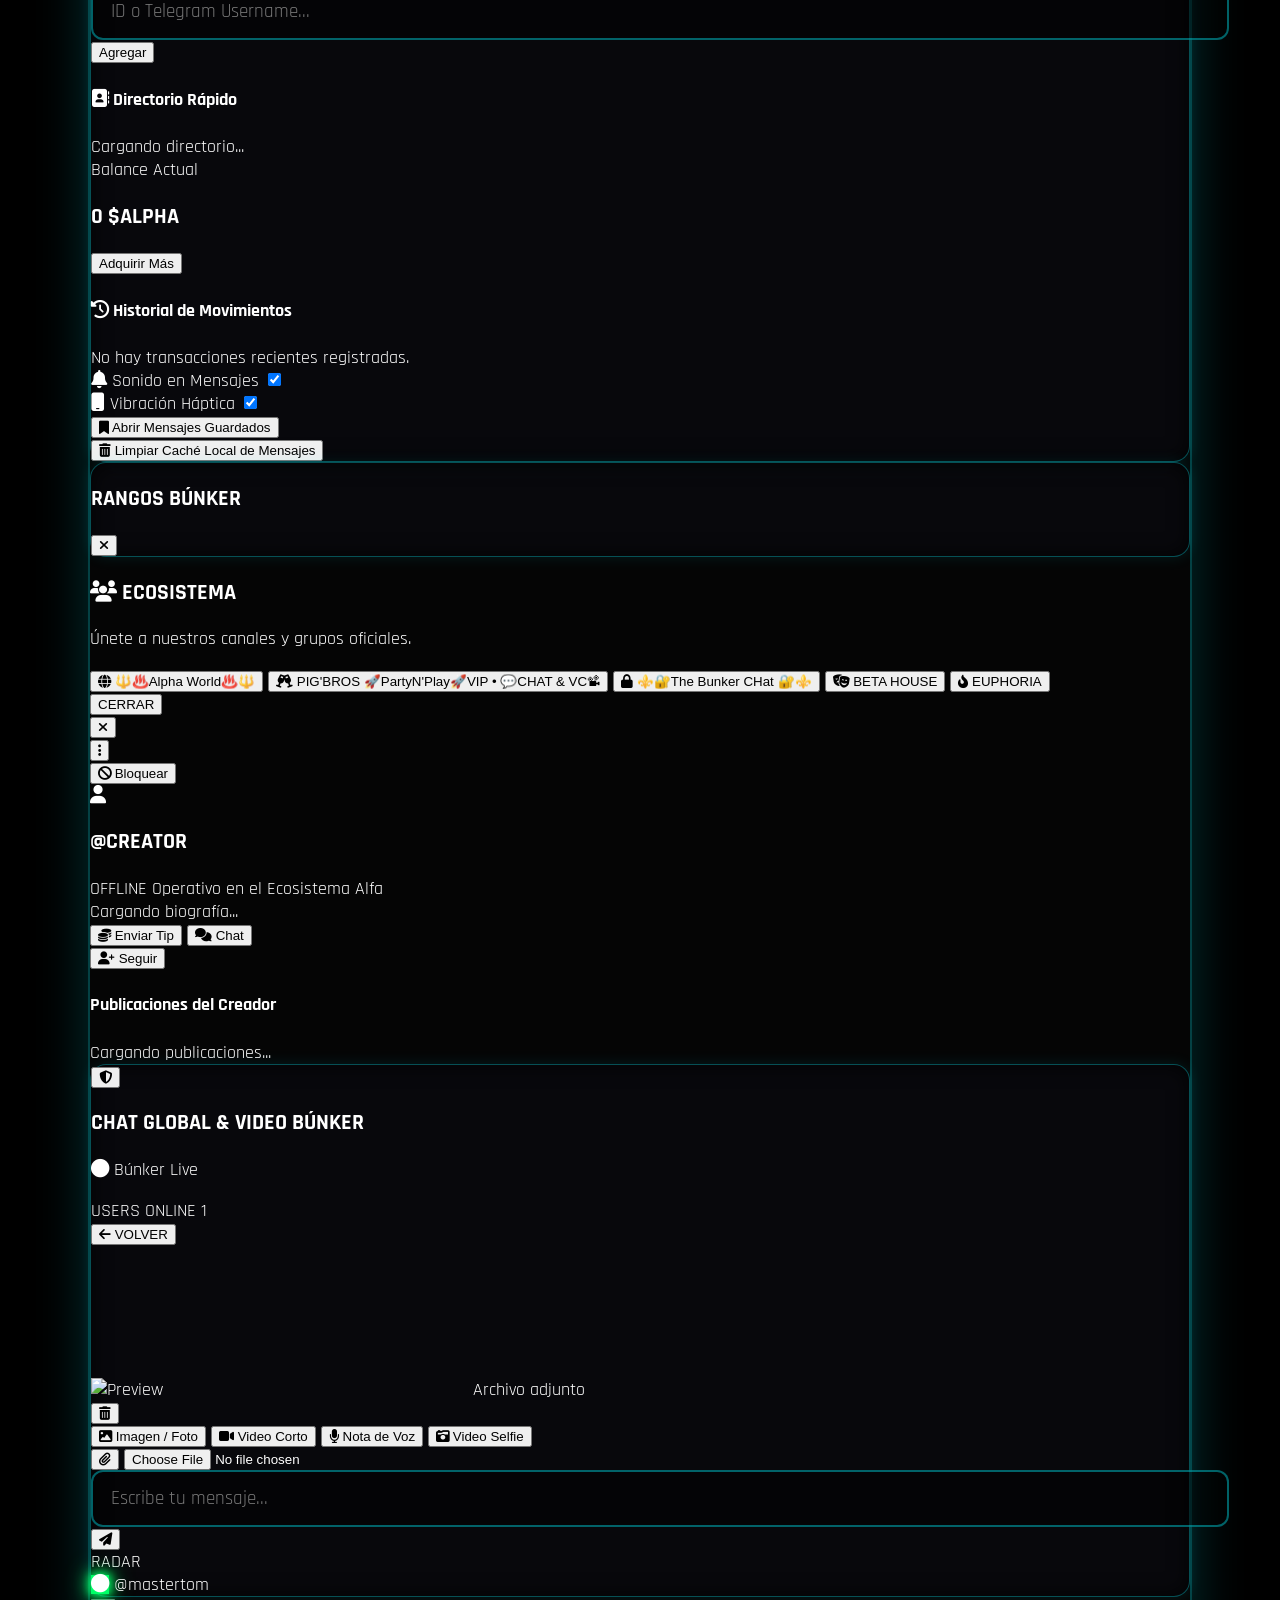
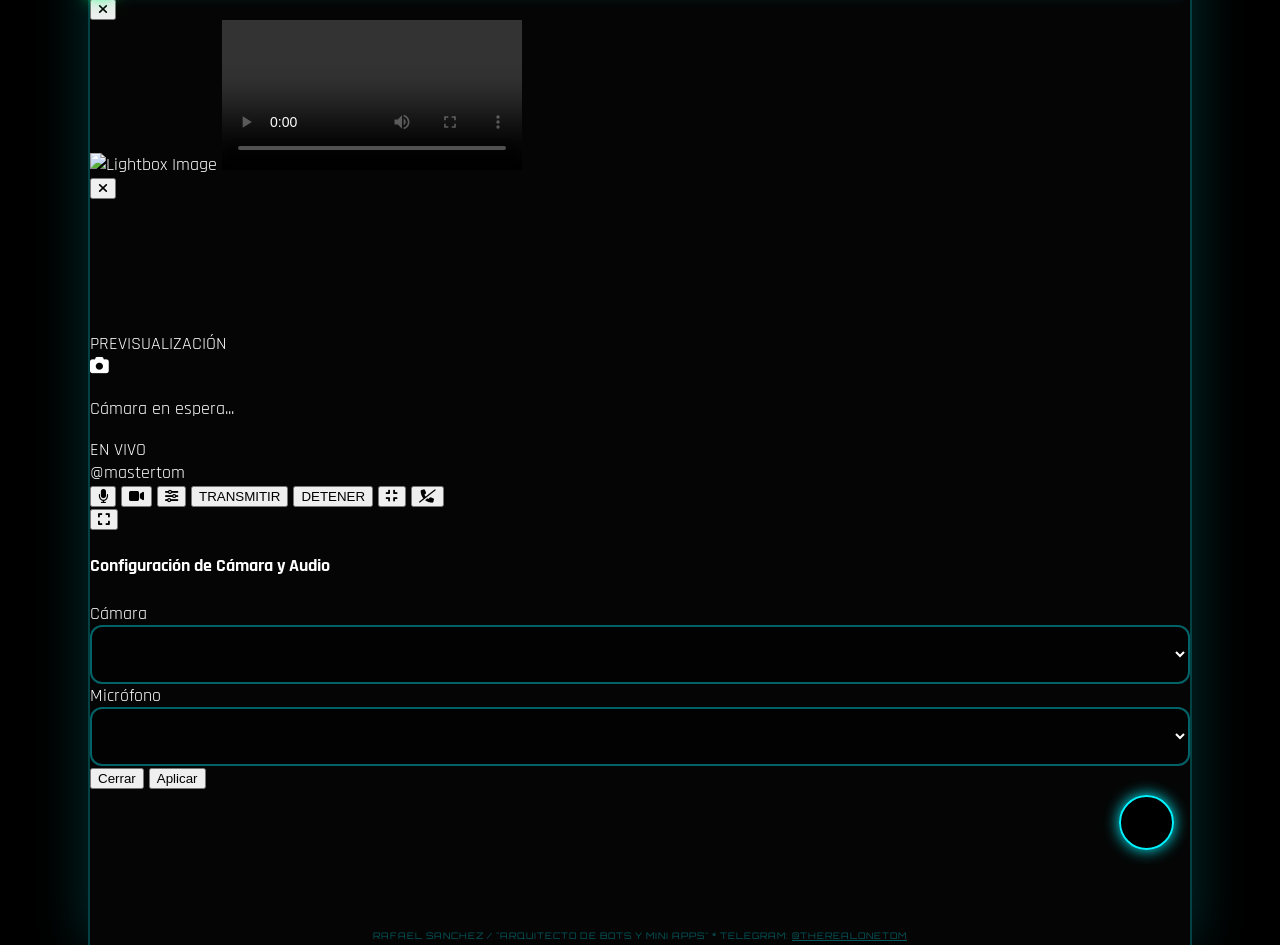
==== commit 643e44b5: "feat: add sidebar element IDs so the translator can update menu labels Co-authored-by: Cursor <curso" ====
--- a/frontend/index.html
+++ b/frontend/index.html
@@ -89,49 +89,49 @@
             <span id="sidebar-rank" class="text-[10px] font-bold text-[#ffb703] bg-[#ffb703]/20 px-2.5 py-0.5 rounded-full border border-[#ffb703]/40 mt-1">ESPÍA 🕵️</span>
         </div>
 
+        <!-- 🛡️ MENÚ LATERAL CON ETIQUETAS ID PARA EL TRADUCTOR -->
         <div class="flex-1 p-3 space-y-2">
             <button onclick="app.openProfile(); app.closeSidebar();" class="w-full flex items-center gap-3.5 px-4 py-3 rounded-xl bg-neutral-900/60 border border-neutral-800 hover:border-[#00f3ff] text-white transition text-xs font-bold uppercase tracking-wider">
-                <i class="fa-solid fa-user-gear text-[#00f3ff] text-base w-6"></i> <span>Mi Perfil y Cuenta</span>
+                <i class="fa-solid fa-user-gear text-[#00f3ff] text-base w-6"></i> <span id="sb-profile">Mi Perfil y Cuenta</span>
             </button>
             <button onclick="app.openSettingsModal(); app.closeSidebar();" class="w-full flex items-center gap-3.5 px-4 py-3 rounded-xl bg-neutral-900/60 border border-neutral-800 hover:border-[#00f3ff] text-white transition text-xs font-bold uppercase tracking-wider">
-                <i class="fa-solid fa-sliders text-[#ff00ff] text-base w-6"></i> <span>Ajustes Generales</span>
+                <i class="fa-solid fa-sliders text-[#ff00ff] text-base w-6"></i> <span id="sb-settings">Ajustes Generales</span>
             </button>
             <button onclick="app.openSlotsModal(); app.closeSidebar();" class="w-full flex items-center gap-3.5 px-4 py-3 rounded-xl bg-neutral-900/60 border border-neutral-800 hover:border-[#ffb703] text-white transition text-xs font-bold uppercase tracking-wider">
-                <i class="fa-solid fa-layer-group text-[#ffb703] text-base w-6"></i> <span>Gestionar 10 Slots</span>
+                <i class="fa-solid fa-layer-group text-[#ffb703] text-base w-6"></i> <span id="sb-slots">Gestionar 10 Slots</span>
             </button>
             <button onclick="app.openVideoRoomsModal(); app.closeSidebar();" class="w-full flex items-center gap-3.5 px-4 py-3 rounded-xl bg-neutral-900/60 border border-neutral-800 hover:border-amber-400 text-white transition text-xs font-bold uppercase tracking-wider">
-                <i class="fa-solid fa-video text-amber-400 text-base w-6"></i> <span>Videochat Rooms</span>
+                <i class="fa-solid fa-video text-amber-400 text-base w-6"></i> <span id="sb-video-rooms">Videochat Rooms</span>
             </button>
             <button onclick="app.openGlobalChat(); app.closeSidebar();" class="w-full flex items-center gap-3.5 px-4 py-3 rounded-xl bg-neutral-900/60 border border-neutral-800 hover:border-[#00f3ff] text-white transition text-xs font-bold uppercase tracking-wider">
-                <i class="fa-solid fa-comments text-[#00f3ff] text-base w-6"></i> <span>Global Bunker Chat</span>
+                <i class="fa-solid fa-comments text-[#00f3ff] text-base w-6"></i> <span id="sb-global-chat">Global Bunker Chat</span>
             </button>
             <button onclick="app.openAVSettings(); app.closeSidebar();" class="w-full flex items-center gap-3.5 px-4 py-3 rounded-xl bg-neutral-900/60 border border-neutral-800 hover:border-emerald-400 text-white transition text-xs font-bold uppercase tracking-wider">
-                <i class="fa-solid fa-sliders text-emerald-400 text-base w-6"></i> <span>Hardware A/V</span>
+                <i class="fa-solid fa-sliders text-emerald-400 text-base w-6"></i> <span id="sb-av">Hardware A/V</span>
             </button>
             <button onclick="app.openSupport(); app.closeSidebar();" class="w-full flex items-center gap-3.5 px-4 py-3 rounded-xl bg-neutral-900/60 border border-neutral-800 hover:border-[#ff00ff] text-white transition text-xs font-bold uppercase tracking-wider">
-                <i class="fa-solid fa-address-book text-[#ff00ff] text-base w-6"></i> <span>Contactos y DMs</span>
+                <i class="fa-solid fa-address-book text-[#ff00ff] text-base w-6"></i> <span id="sb-contacts">Contactos y DMs</span>
             </button>
 
             <div class="border-t border-neutral-800 my-2 pt-2"></div>
 
             <button onclick="app.openSupport(); app.closeSidebar();" class="w-full flex items-center gap-3.5 px-4 py-2.5 rounded-xl bg-neutral-900/40 border border-neutral-800 hover:border-cyan-400 text-neutral-300 transition text-[11px] font-bold uppercase tracking-wider">
-                <i class="fa-solid fa-circle-question text-cyan-400 text-sm w-5"></i> <span>Hacer una pregunta</span>
+                <i class="fa-solid fa-circle-question text-cyan-400 text-sm w-5"></i> <span id="sb-ask">Hacer una pregunta</span>
             </button>
             <button onclick="app.openLink('https://t.me/therealonetom'); app.closeSidebar();" class="w-full flex items-center gap-3.5 px-4 py-2.5 rounded-xl bg-neutral-900/40 border border-neutral-800 hover:border-cyan-400 text-neutral-300 transition text-[11px] font-bold uppercase tracking-wider">
-                <i class="fa-solid fa-file-lines text-cyan-400 text-sm w-5"></i> <span>Preguntas Frecuentes (FAQ)</span>
+                <i class="fa-solid fa-file-lines text-cyan-400 text-sm w-5"></i> <span id="sb-faq">Preguntas Frecuentes (FAQ)</span>
             </button>
             <button onclick="app.openLink('https://t.me/therealonetom'); app.closeSidebar();" class="w-full flex items-center gap-3.5 px-4 py-2.5 rounded-xl bg-neutral-900/40 border border-neutral-800 hover:border-cyan-400 text-neutral-300 transition text-[11px] font-bold uppercase tracking-wider">
-                <i class="fa-solid fa-graduation-cap text-cyan-400 text-sm w-5"></i> <span>Aprende sobre Alpha App</span>
+                <i class="fa-solid fa-graduation-cap text-cyan-400 text-sm w-5"></i> <span id="sb-learn">Aprende sobre Alpha App</span>
             </button>
             <button onclick="app.openLink('https://t.me/therealonetom'); app.closeSidebar();" class="w-full flex items-center gap-3.5 px-4 py-2.5 rounded-xl bg-neutral-900/40 border border-neutral-800 hover:border-cyan-400 text-neutral-300 transition text-[11px] font-bold uppercase tracking-wider">
-                <i class="fa-solid fa-shield-cat text-cyan-400 text-sm w-5"></i> <span>Política de Privacidad</span>
+                <i class="fa-solid fa-shield-cat text-cyan-400 text-sm w-5"></i> <span id="sb-privacy">Política de Privacidad</span>
             </button>
         </div>
 
         <div class="p-4 border-t border-neutral-800 bg-black/40">
-            <!-- 🛡️ BOTÓN DE CERRAR SESIÓN AISLADO EN EL MENÚ LATERAL -->
             <button onclick="app.logout(); app.closeSidebar();" class="w-full bg-red-950/40 border border-red-800 text-red-300 py-3 rounded-xl font-black text-xs uppercase tracking-wider flex items-center justify-center gap-2 hover:bg-red-900/40 transition">
-                <i class="fa-solid fa-right-from-bracket"></i> <span>Cerrar Sesión</span>
+                <i class="fa-solid fa-right-from-bracket"></i> <span id="sb-logout">Cerrar Sesión</span>
             </button>
         </div>
     </aside>
@@ -285,7 +285,6 @@
     <!-- VIEW 2: FEED -->
     <div id="view-feed" class="hidden h-screen flex flex-col relative z-10 gpu-accelerated">
         <header class="glass-panel mx-2 mt-2 p-3 flex flex-col gap-2.5 z-20">
-            <!-- Fila Superior: Botón Menú + Avatar Grande + Nombre y Rango + Botones de Acción -->
             <div class="flex items-center justify-between">
                 <div class="flex items-center gap-3">
                     <button onclick="app.openSidebar()" class="text-[#00f3ff] border border-[#00f3ff] bg-black/60 rounded-xl w-10 h-10 flex items-center justify-center hover:bg-[rgba(0,243,255,0.2)] transition text-sm shadow-[0_0_10px_#00f3ff] shrink-0" title="Menú Lateral">
@@ -300,7 +299,6 @@
                     </div>
                 </div>
                 
-                <!-- 🛡️ SE ELIMINÓ EL BOTÓN "SALIR" DE LA CABECERA -->
                 <div class="flex gap-2 items-center">
                     <button onclick="app.connectWallet()" class="text-[#00f3ff] border border-[#00f3ff] bg-black/60 rounded-xl px-3 py-2 flex items-center hover:bg-[rgba(0,243,255,0.2)] transition text-[10px] font-bold shadow-[0_0_8px_#ff00ff]">
                         <i class="fa-solid fa-wallet mr-1 text-xs"></i> <span id="btn-wallet-hdr">WALLET</span>
@@ -308,7 +306,6 @@
                 </div>
             </div>
 
-            <!-- Fila Inferior: Métricas de Búnker ordenadas debajo de forma limpia -->
             <div class="flex items-center justify-between pt-2 border-t border-neutral-800/80 text-[10px]">
                 <div class="flex items-center gap-2">
                     <span class="font-bold text-[#00f3ff] bg-[#00f3ff]/10 px-2.5 py-1 rounded-lg border border-[#00f3ff]/30 shadow-[0_0_5px_#00f3ff] flex items-center gap-1">
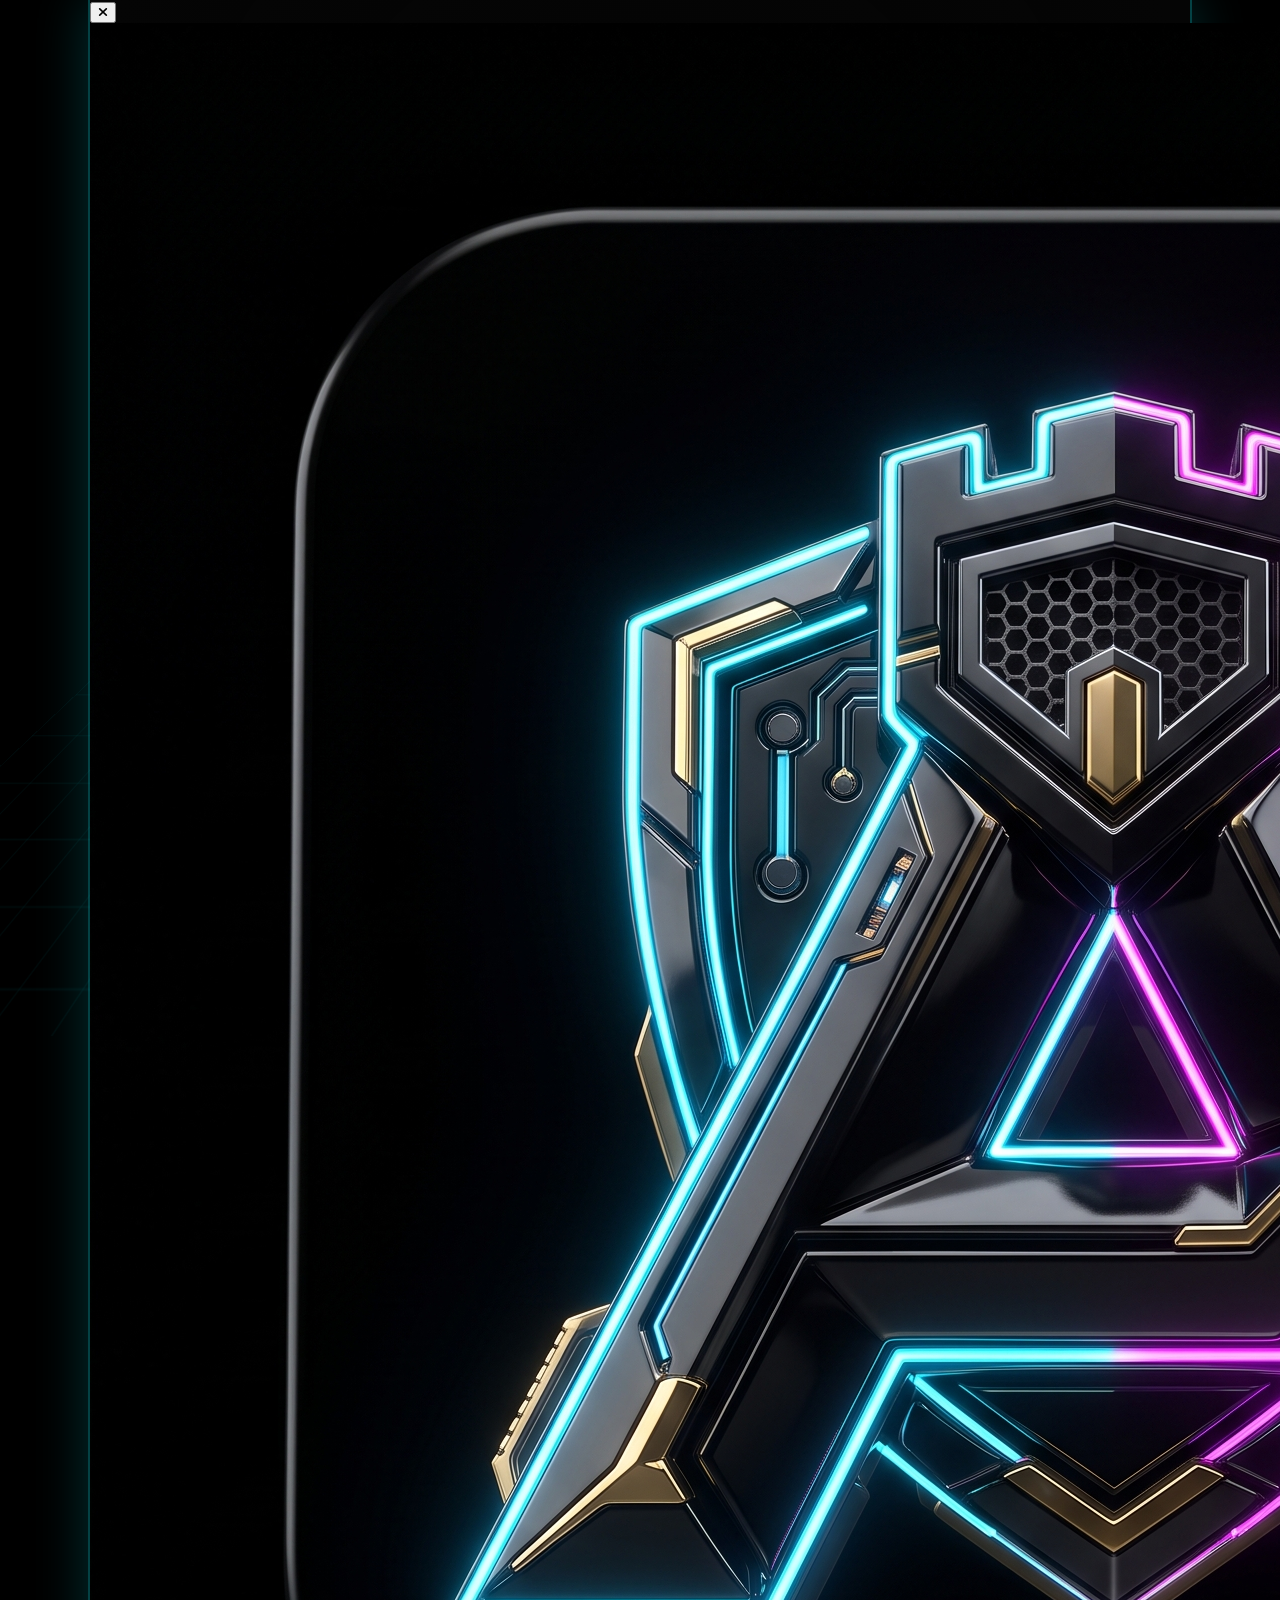
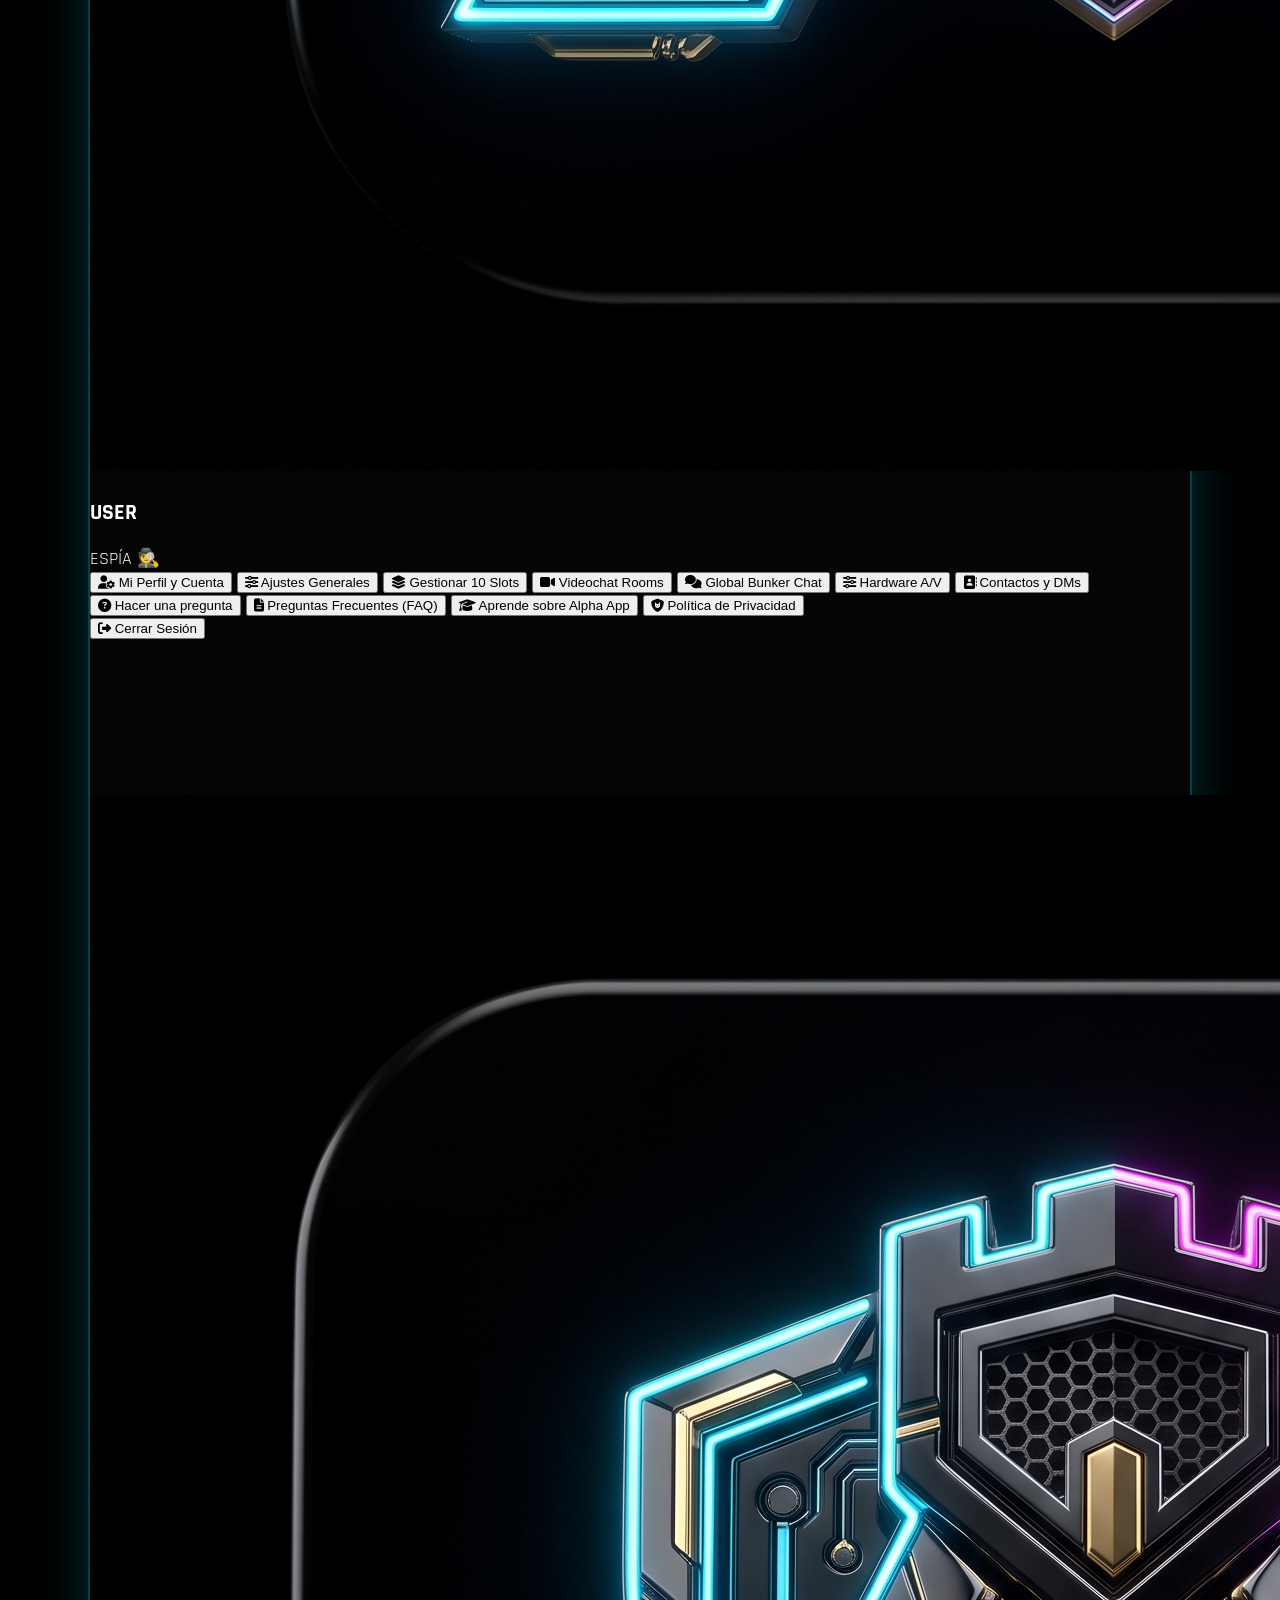
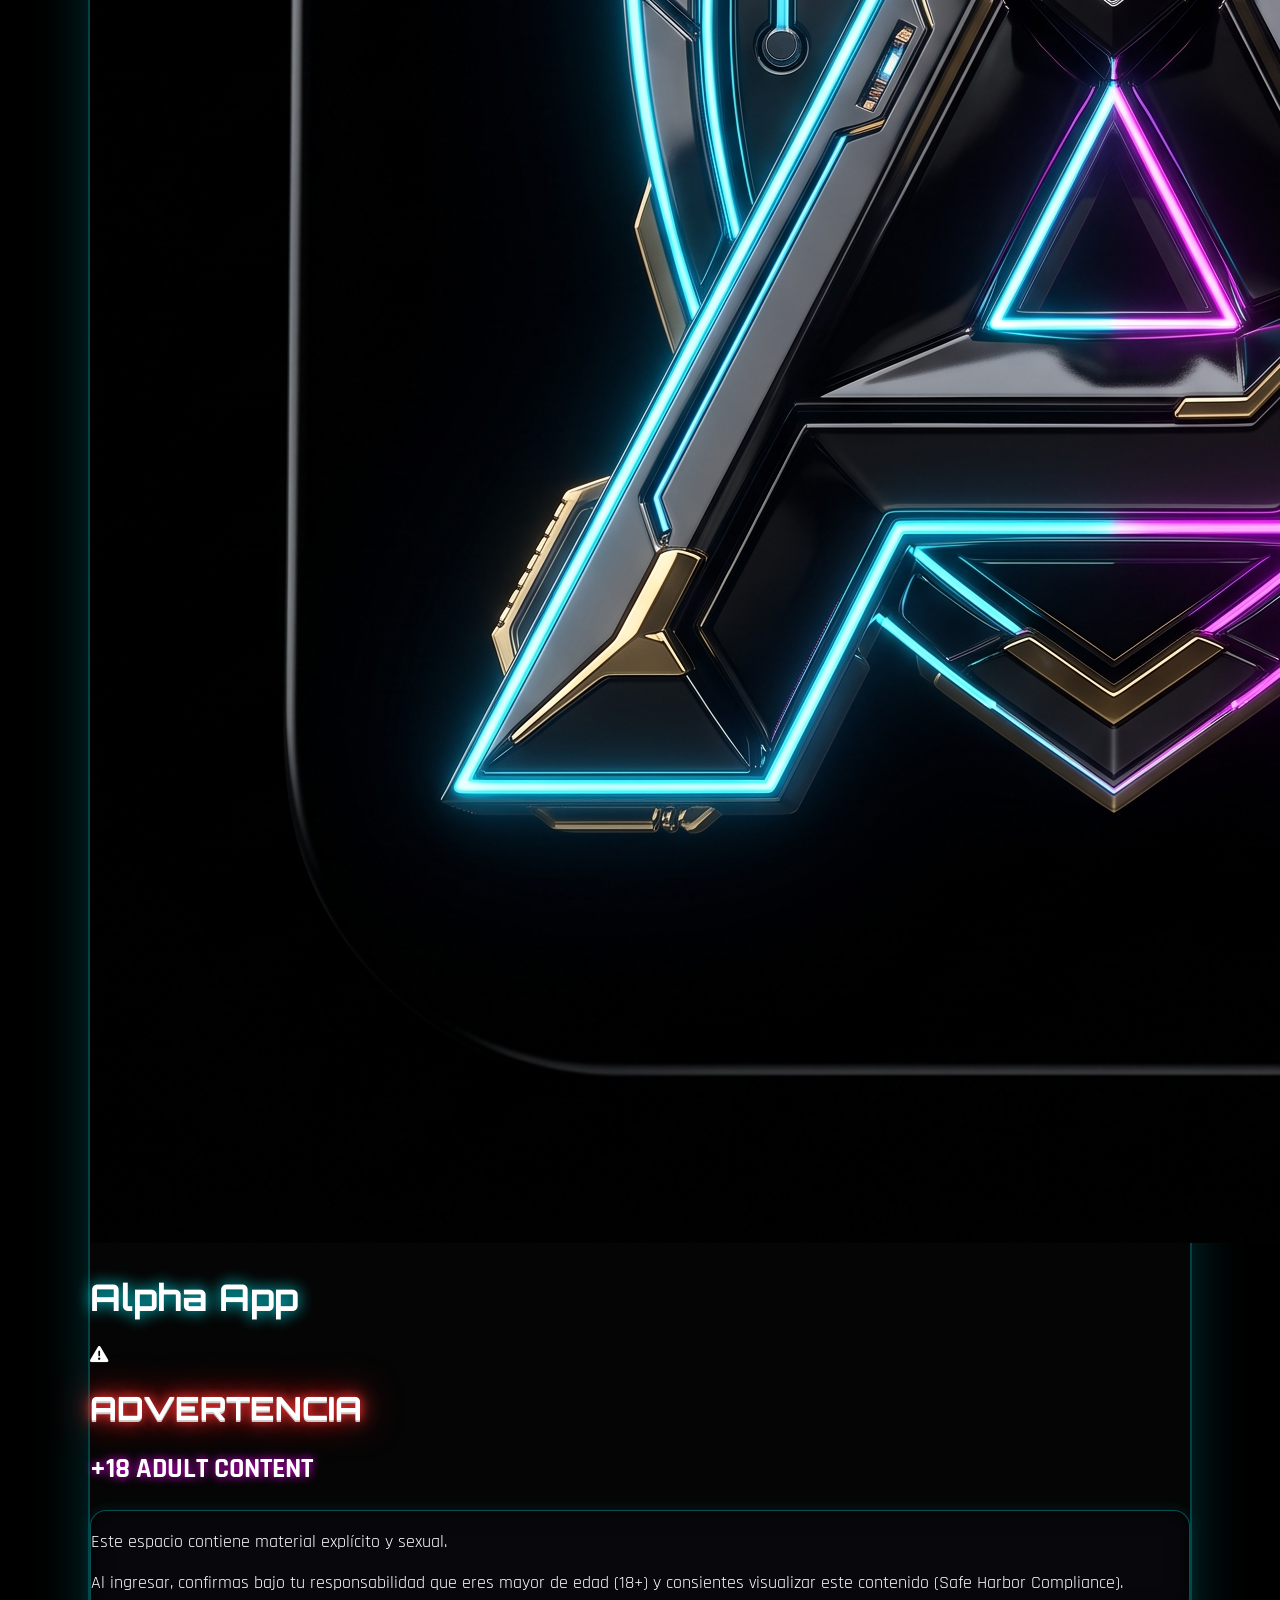
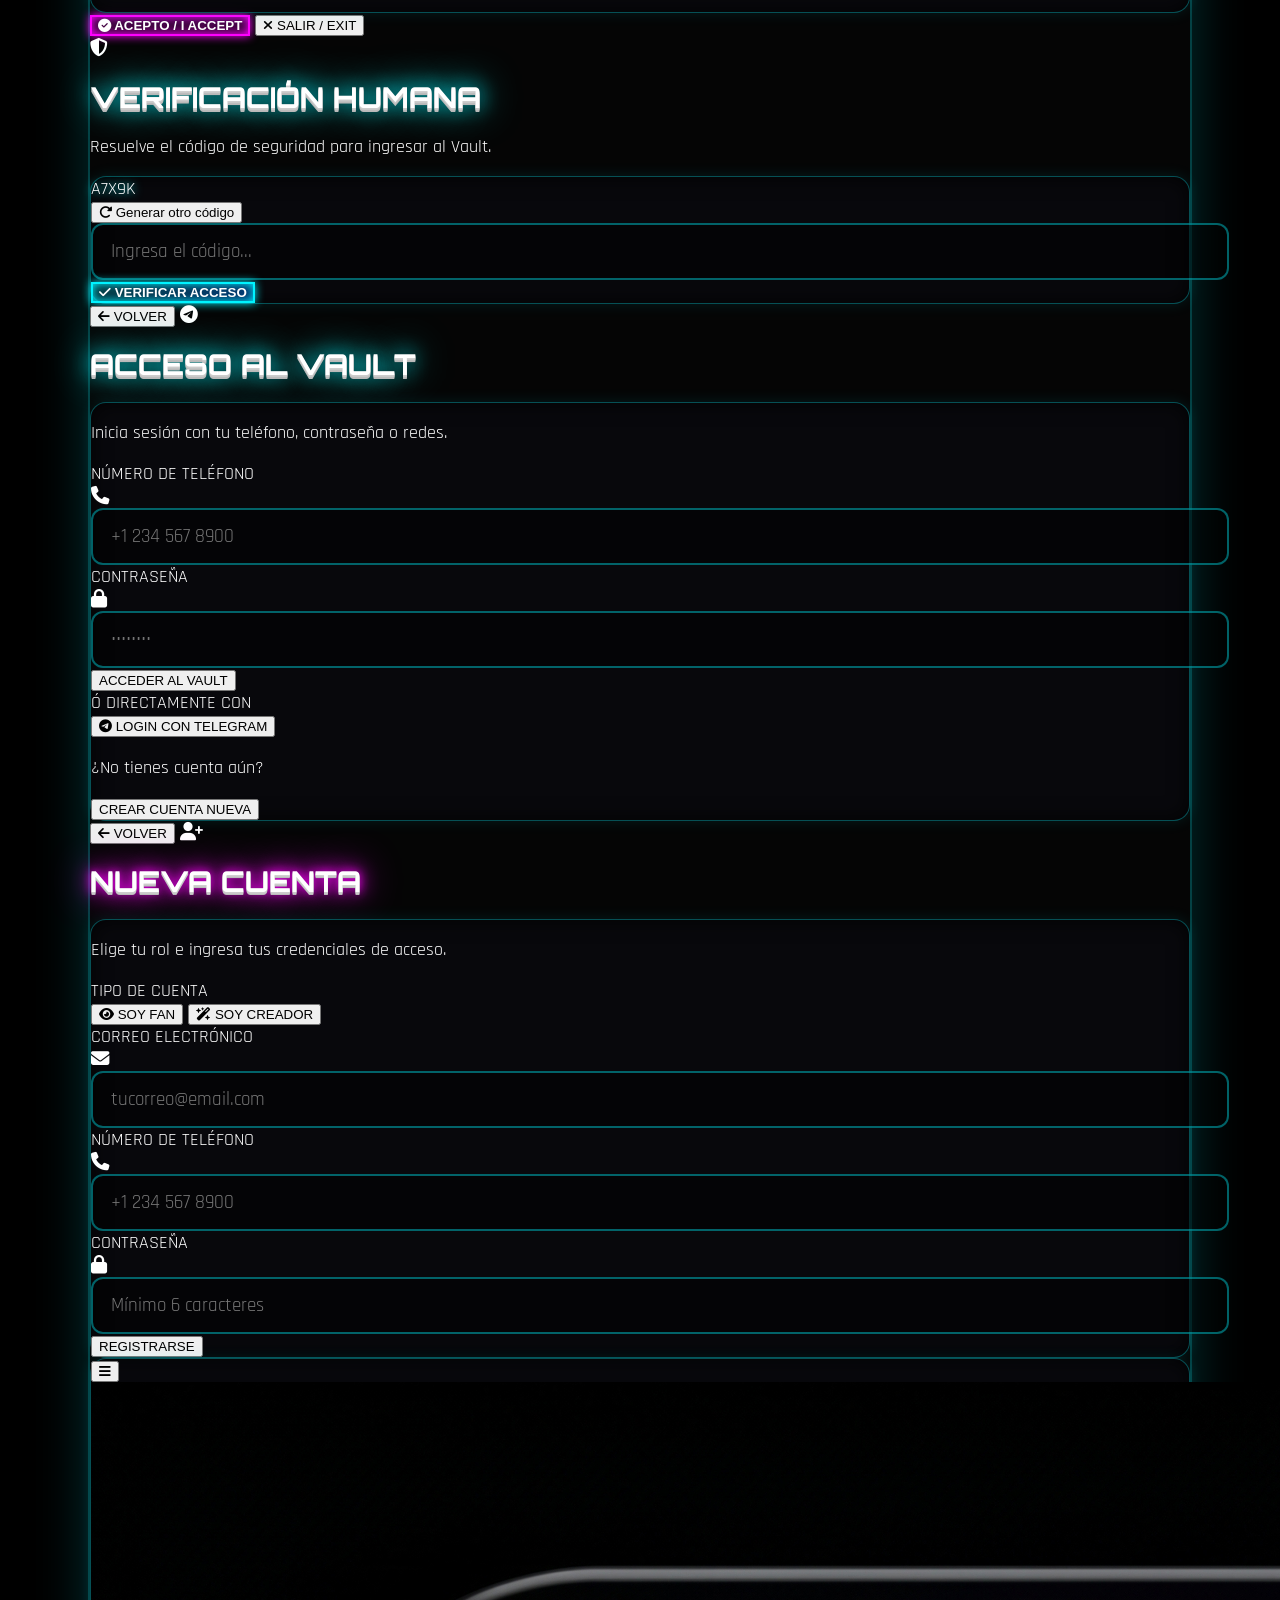
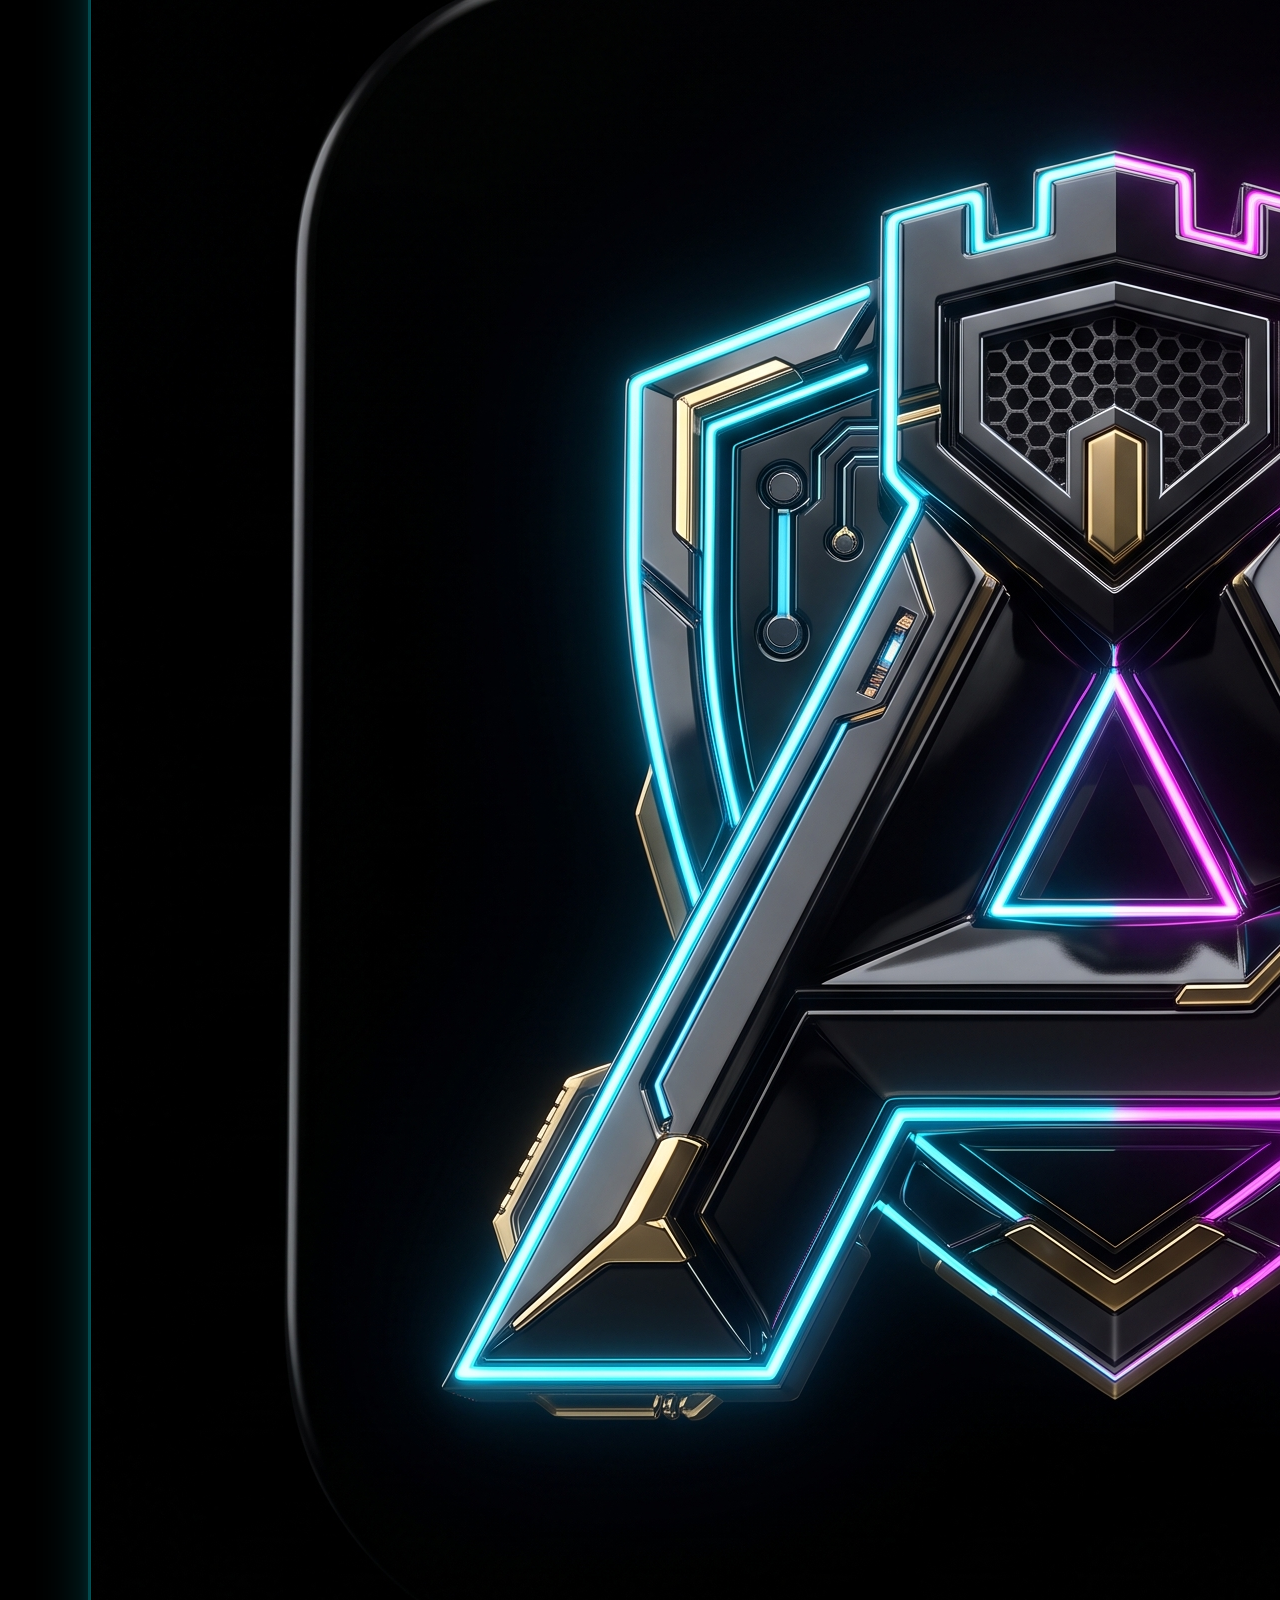
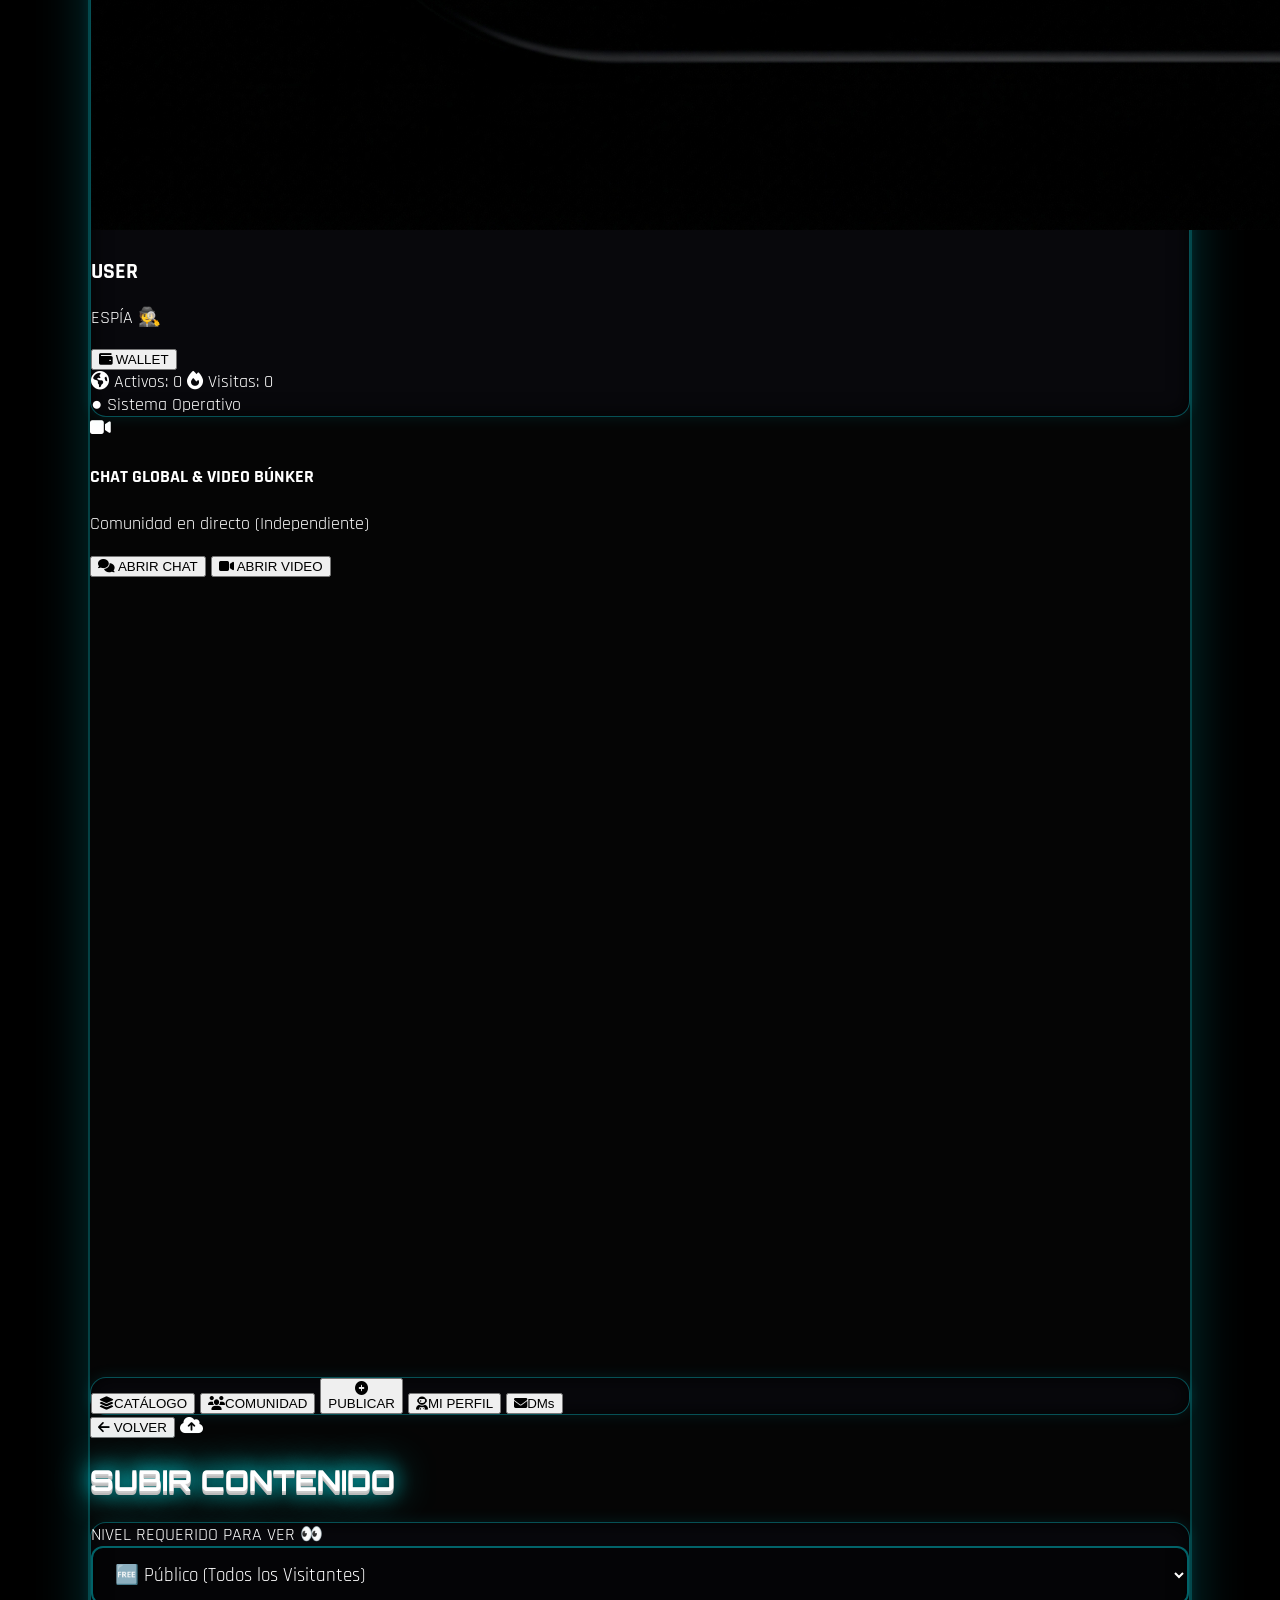
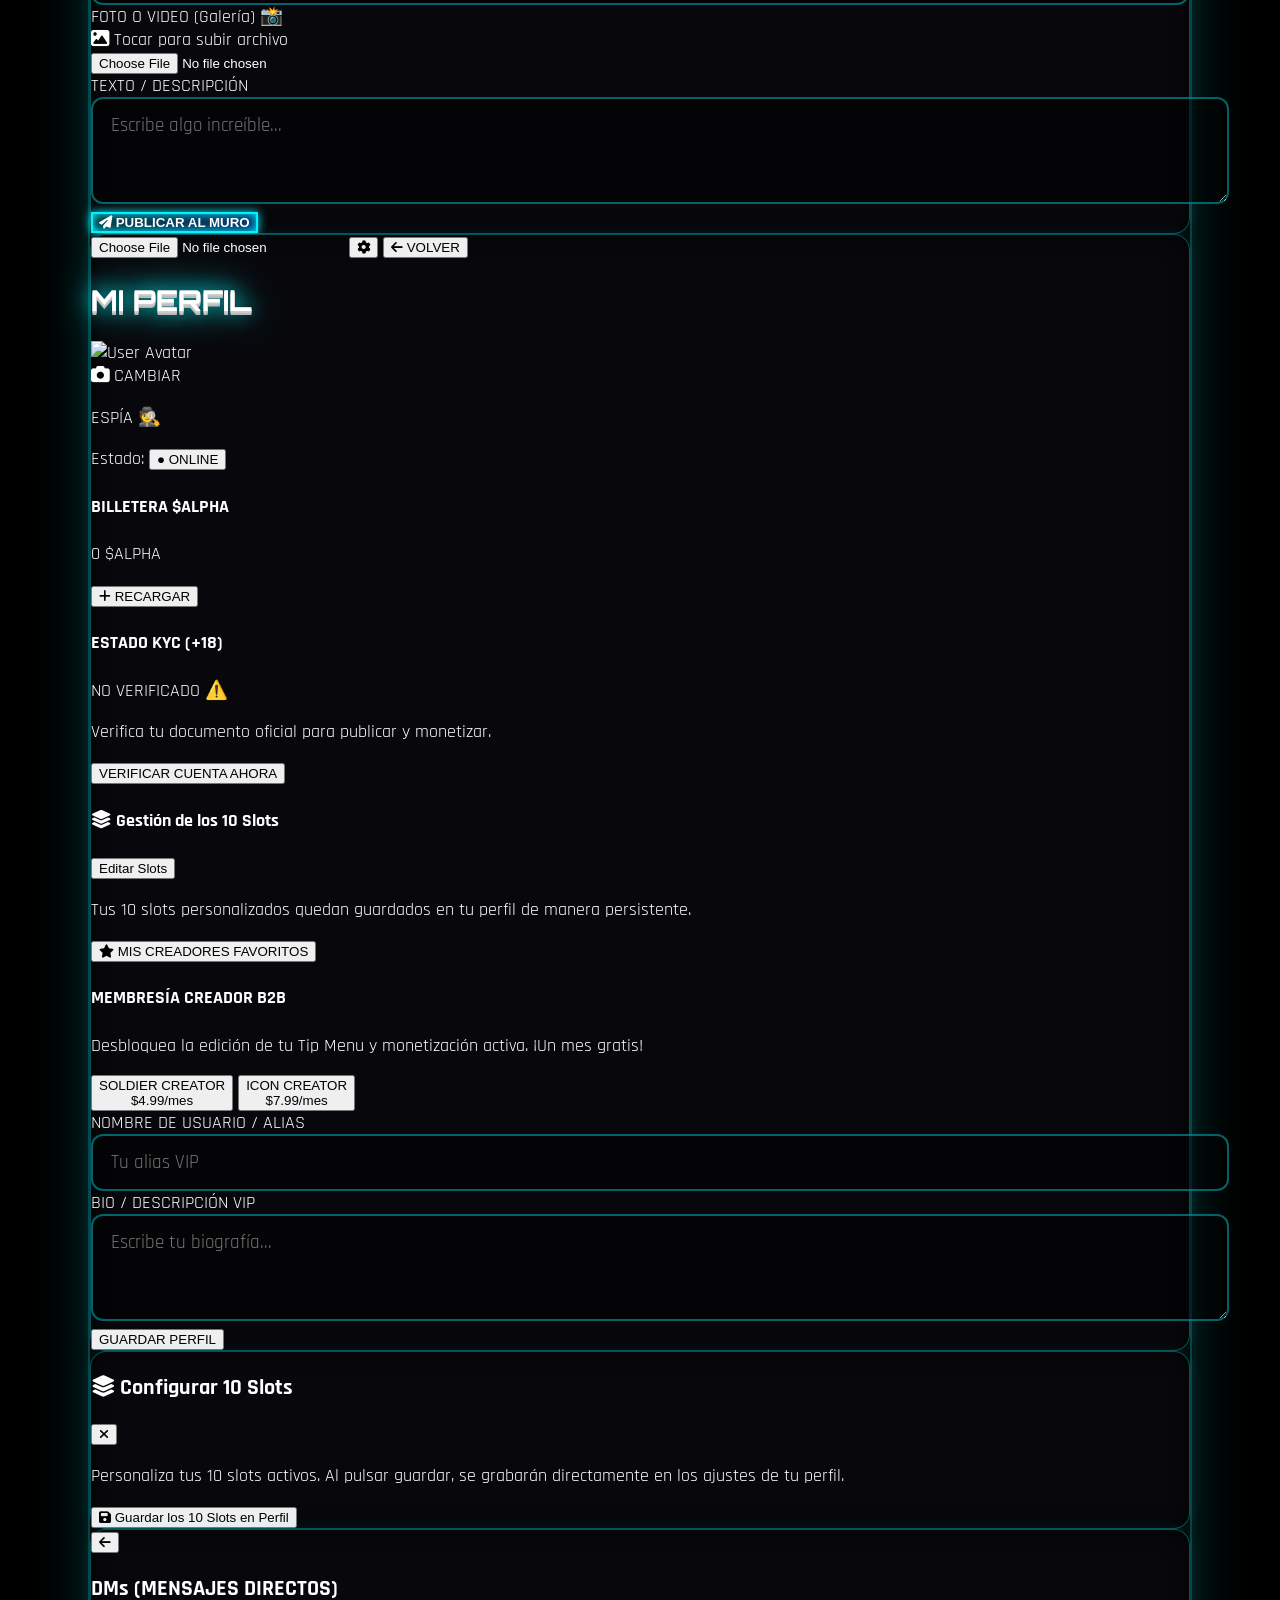
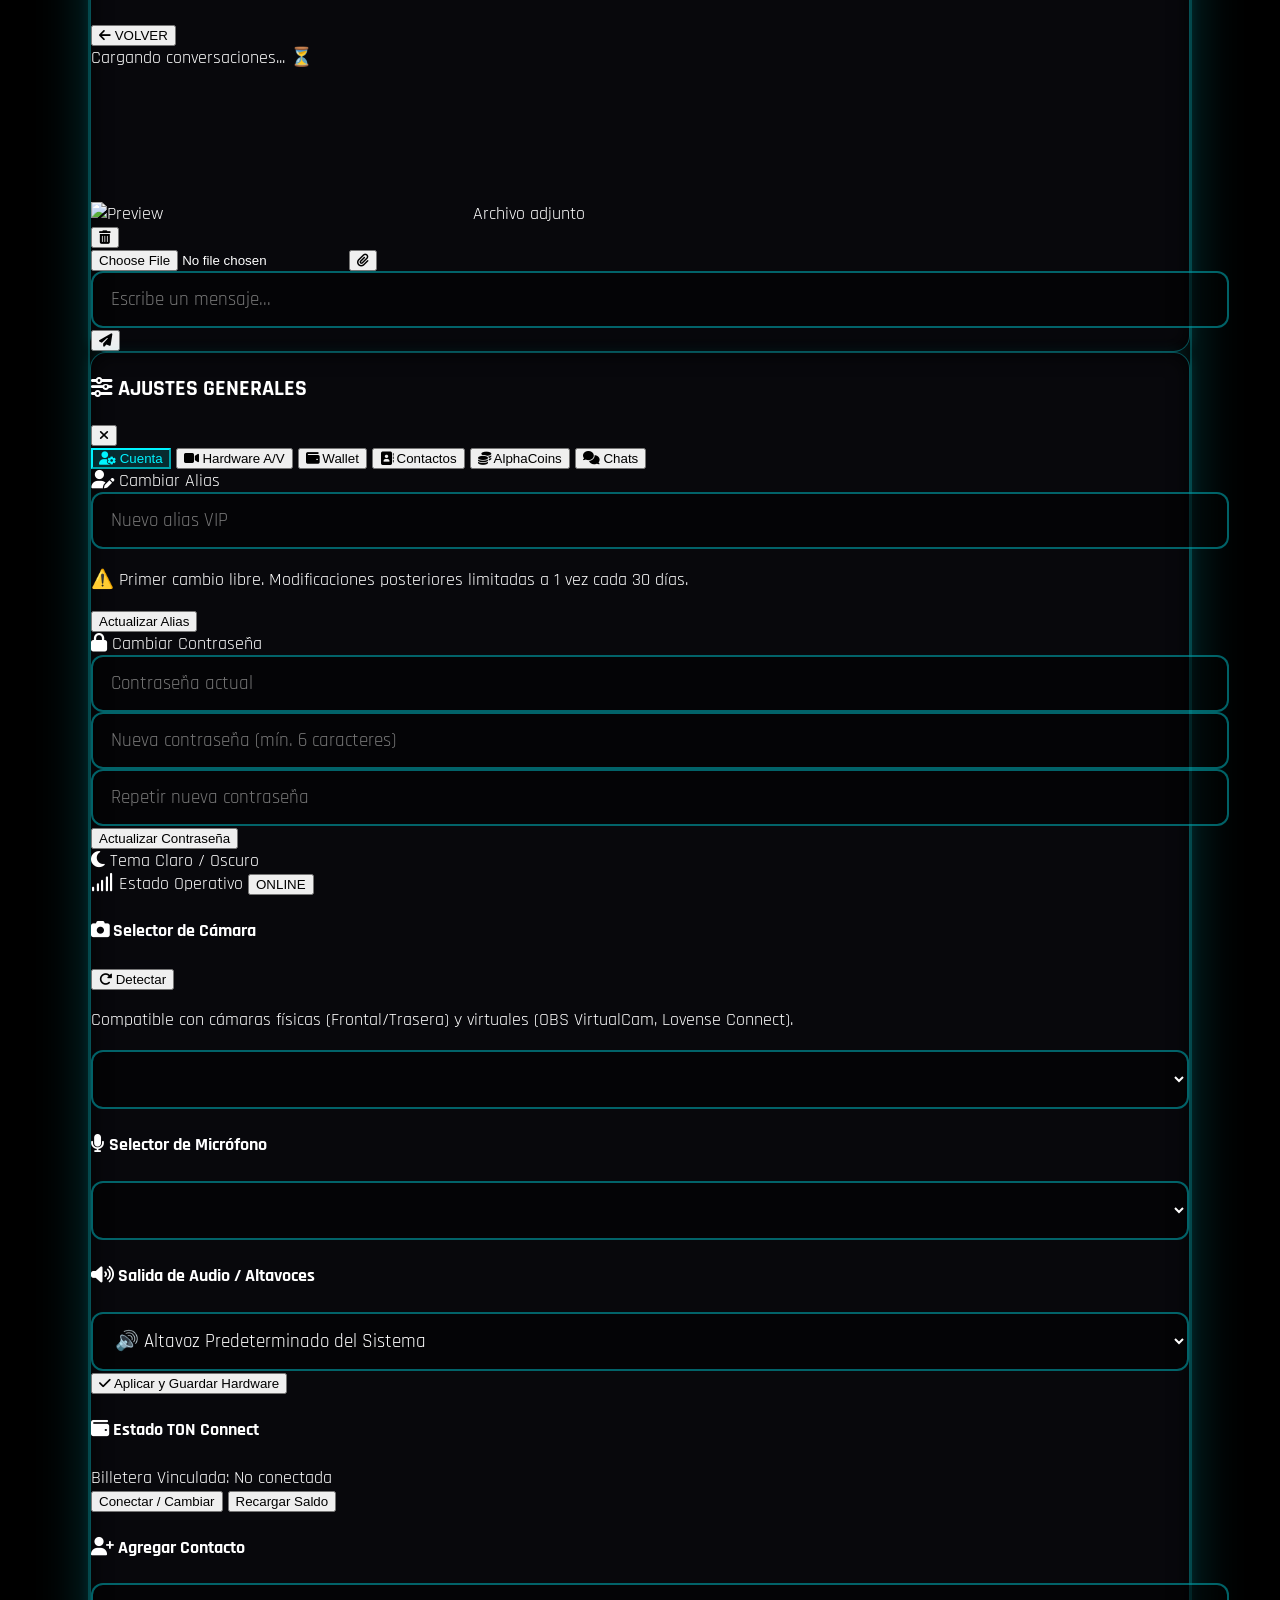
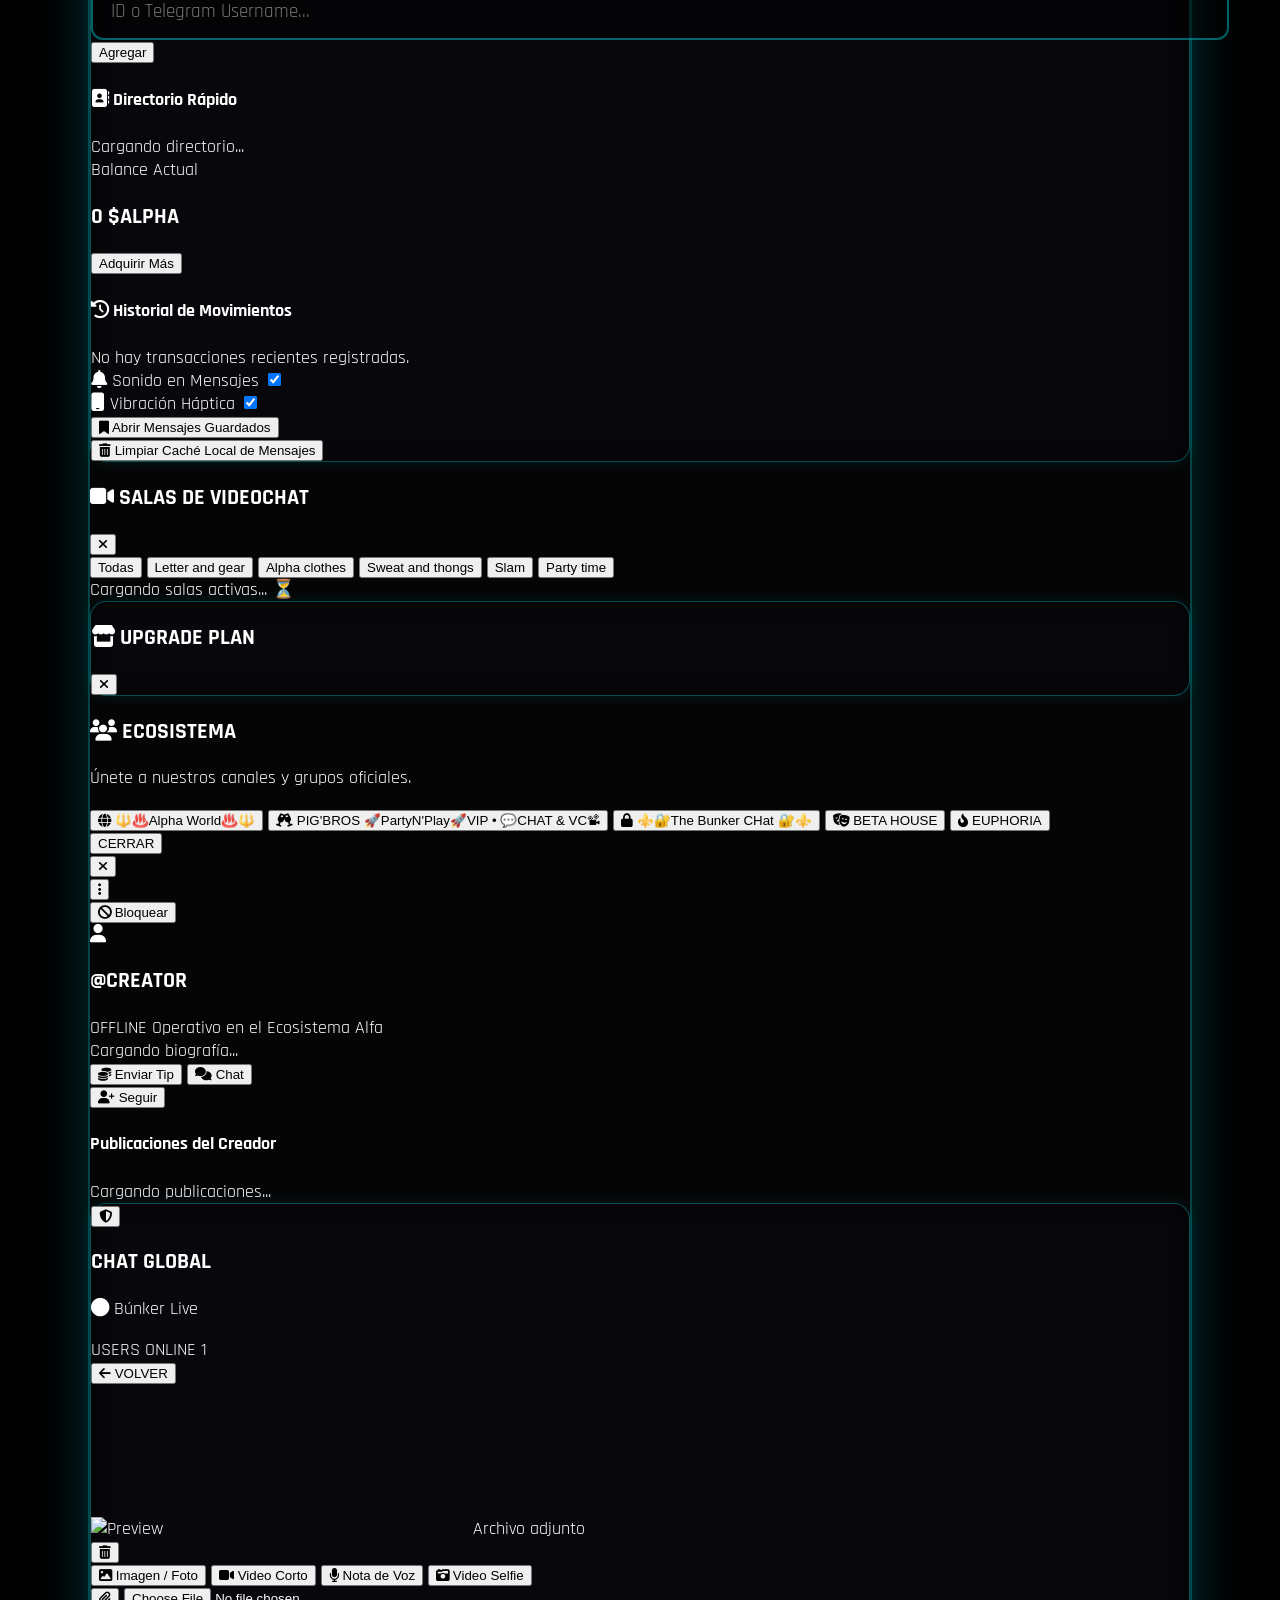
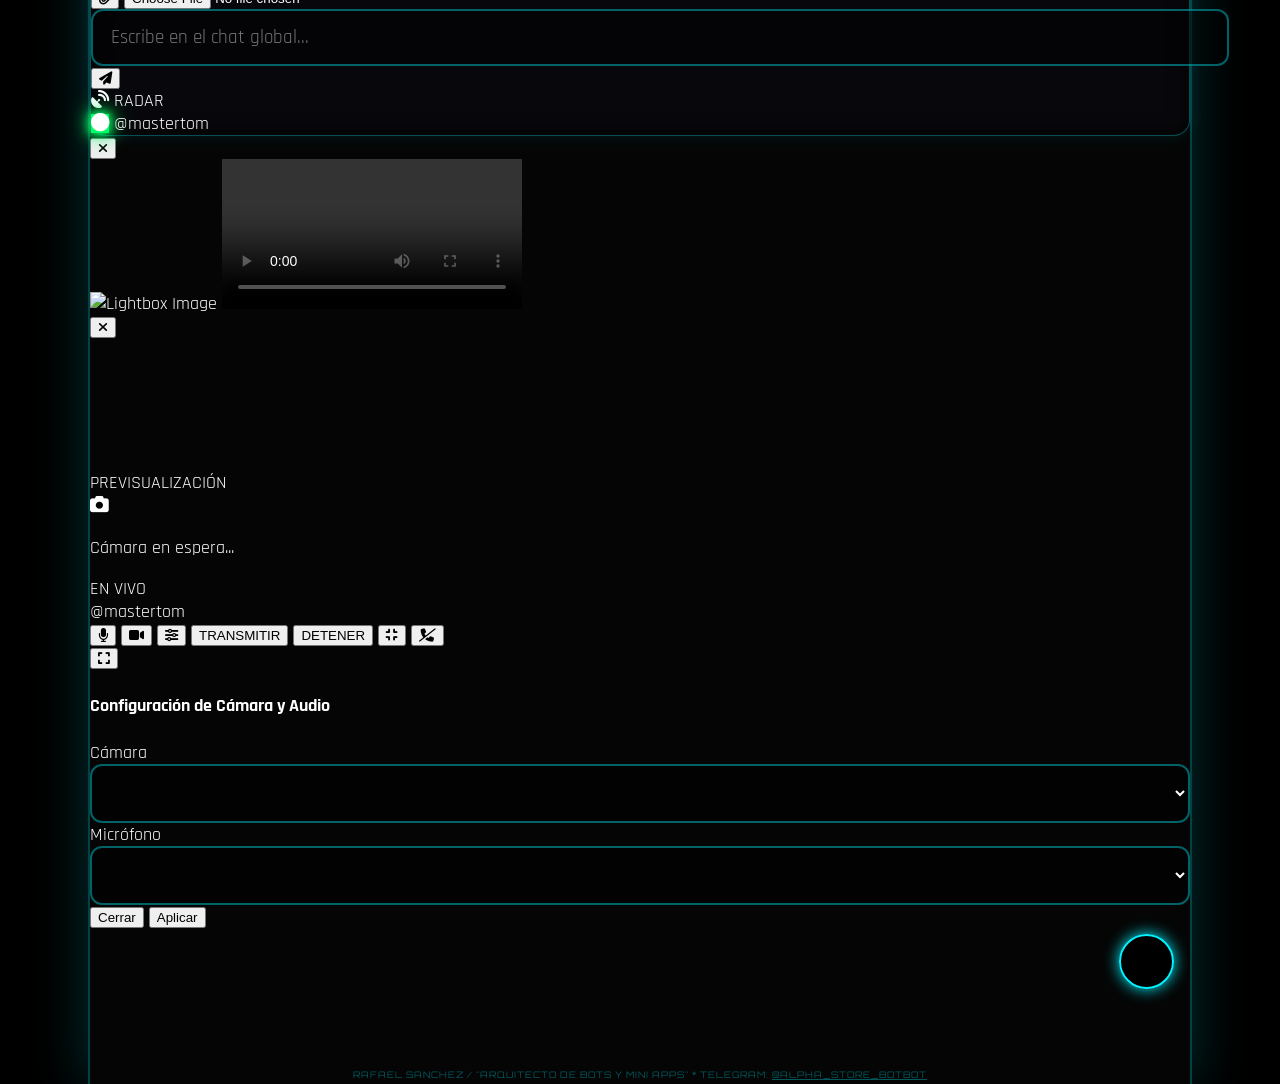
==== commit 454ce5f9: "fix: actualizar traducciones completas e index.html" ====
--- a/frontend/index.html
+++ b/frontend/index.html
@@ -67,7 +67,7 @@
     <div class="tron-grid"></div>
     <div class="grid-fade"></div>
     <div class="watermark-footer" id="watermark-signature">
-        RAFAEL SANCHEZ / "ARQUITECTO DE BOTS Y MINI APPS" * TELEGRAM: <a href="#" onclick="app.openLink('https://t.me/therealonetom'); return false;">@THEREALONETOM</a>
+        RAFAEL SANCHEZ / "ARQUITECTO DE BOTS Y MINI APPS" * TELEGRAM: <a href="#" onclick="app.openLink('https://t.me/Alpha_store_botbot'); return false;">@Alpha_store_botbot</a>
     </div>
 
     <!-- BOTÓN DE IDIOMA GLOBAL -->
@@ -89,7 +89,6 @@
             <span id="sidebar-rank" class="text-[10px] font-bold text-[#ffb703] bg-[#ffb703]/20 px-2.5 py-0.5 rounded-full border border-[#ffb703]/40 mt-1">ESPÍA 🕵️</span>
         </div>
 
-        <!-- 🛡️ MENÚ LATERAL CON ETIQUETAS ID PARA EL TRADUCTOR -->
         <div class="flex-1 p-3 space-y-2">
             <button onclick="app.openProfile(); app.closeSidebar();" class="w-full flex items-center gap-3.5 px-4 py-3 rounded-xl bg-neutral-900/60 border border-neutral-800 hover:border-[#00f3ff] text-white transition text-xs font-bold uppercase tracking-wider">
                 <i class="fa-solid fa-user-gear text-[#00f3ff] text-base w-6"></i> <span id="sb-profile">Mi Perfil y Cuenta</span>
@@ -118,19 +117,19 @@
             <button onclick="app.openSupport(); app.closeSidebar();" class="w-full flex items-center gap-3.5 px-4 py-2.5 rounded-xl bg-neutral-900/40 border border-neutral-800 hover:border-cyan-400 text-neutral-300 transition text-[11px] font-bold uppercase tracking-wider">
                 <i class="fa-solid fa-circle-question text-cyan-400 text-sm w-5"></i> <span id="sb-ask">Hacer una pregunta</span>
             </button>
-            <button onclick="app.openLink('https://t.me/therealonetom'); app.closeSidebar();" class="w-full flex items-center gap-3.5 px-4 py-2.5 rounded-xl bg-neutral-900/40 border border-neutral-800 hover:border-cyan-400 text-neutral-300 transition text-[11px] font-bold uppercase tracking-wider">
+            <button onclick="app.openLink('https://t.me/Alpha_store_botbot'); app.closeSidebar();" class="w-full flex items-center gap-3.5 px-4 py-2.5 rounded-xl bg-neutral-900/40 border border-neutral-800 hover:border-cyan-400 text-neutral-300 transition text-[11px] font-bold uppercase tracking-wider">
                 <i class="fa-solid fa-file-lines text-cyan-400 text-sm w-5"></i> <span id="sb-faq">Preguntas Frecuentes (FAQ)</span>
             </button>
-            <button onclick="app.openLink('https://t.me/therealonetom'); app.closeSidebar();" class="w-full flex items-center gap-3.5 px-4 py-2.5 rounded-xl bg-neutral-900/40 border border-neutral-800 hover:border-cyan-400 text-neutral-300 transition text-[11px] font-bold uppercase tracking-wider">
+            <button onclick="app.openLink('https://t.me/Alpha_store_botbot'); app.closeSidebar();" class="w-full flex items-center gap-3.5 px-4 py-2.5 rounded-xl bg-neutral-900/40 border border-neutral-800 hover:border-cyan-400 text-neutral-300 transition text-[11px] font-bold uppercase tracking-wider">
                 <i class="fa-solid fa-graduation-cap text-cyan-400 text-sm w-5"></i> <span id="sb-learn">Aprende sobre Alpha App</span>
             </button>
-            <button onclick="app.openLink('https://t.me/therealonetom'); app.closeSidebar();" class="w-full flex items-center gap-3.5 px-4 py-2.5 rounded-xl bg-neutral-900/40 border border-neutral-800 hover:border-cyan-400 text-neutral-300 transition text-[11px] font-bold uppercase tracking-wider">
+            <button onclick="app.openLink('https://t.me/Alpha_store_botbot'); app.closeSidebar();" class="w-full flex items-center gap-3.5 px-4 py-2.5 rounded-xl bg-neutral-900/40 border border-neutral-800 hover:border-cyan-400 text-neutral-300 transition text-[11px] font-bold uppercase tracking-wider">
                 <i class="fa-solid fa-shield-cat text-cyan-400 text-sm w-5"></i> <span id="sb-privacy">Política de Privacidad</span>
             </button>
         </div>
 
         <div class="p-4 border-t border-neutral-800 bg-black/40">
-            <button onclick="app.logout(); app.closeSidebar();" class="w-full bg-red-950/40 border border-red-800 text-red-300 py-3 rounded-xl font-black text-xs uppercase tracking-wider flex items-center justify-center gap-2 hover:bg-red-900/40 transition">
+            <button onclick="localStorage.clear(); location.reload();" class="w-full bg-red-950/40 border border-red-800 text-red-300 py-3 rounded-xl font-black text-xs uppercase tracking-wider flex items-center justify-center gap-2 hover:bg-red-900/40 transition">
                 <i class="fa-solid fa-right-from-bracket"></i> <span id="sb-logout">Cerrar Sesión</span>
             </button>
         </div>
@@ -163,7 +162,7 @@
             <button onclick="app.acceptConsent()" class="w-full btn-neon-magenta py-4 rounded-xl text-2xl font-black uppercase tracking-wider levitate">
                 <i class="fa-solid fa-check-circle mr-2"></i> <span id="btn-accept-text">ACEPTO / I ACCEPT</span>
             </button>
-            <button onclick="app.exitApp()" class="w-full bg-transparent border-2 border-gray-600 text-gray-300 py-3.5 rounded-xl font-bold uppercase transition hover:text-white hover:border-white text-lg">
+            <button onclick="window.close()" class="w-full bg-transparent border-2 border-gray-600 text-gray-300 py-3.5 rounded-xl font-bold uppercase transition hover:text-white hover:border-white text-lg">
                 <i class="fa-solid fa-times mr-2"></i> <span id="btn-exit-text">SALIR / EXIT</span>
             </button>
         </div>
@@ -502,9 +501,7 @@
             </div>
             <p class="text-xs text-neutral-300 mb-3 shrink-0">Personaliza tus 10 slots activos. Al pulsar guardar, se grabarán directamente en los ajustes de tu perfil.</p>
             
-            <div class="flex-1 overflow-y-auto pr-1 space-y-3" id="slots-container-list">
-                <!-- Se generan dinámicamente o se precargan 10 slots -->
-            </div>
+            <div class="flex-1 overflow-y-auto pr-1 space-y-3" id="slots-container-list"></div>
 
             <div class="pt-3 border-t border-neutral-800 shrink-0 mt-3">
                 <button onclick="app.saveAllSlots()" class="w-full bg-[#ffb703] text-black font-black py-3 rounded-xl text-xs uppercase tracking-wider shadow-[0_0_15px_rgba(255,183,3,0.5)]">
@@ -527,12 +524,10 @@
                 </button>
             </div>
 
-            <!-- 1. Vista de Bandeja de Entrada -->
             <div id="dm-inbox-view" class="flex-1 overflow-y-auto p-3 space-y-2 bg-gradient-to-b from-transparent to-black/50">
                 <div class="text-center text-neutral-400 text-xs py-10 font-bold">Cargando conversaciones... ⏳</div>
             </div>
 
-            <!-- 2. Vista de Chat Personalizado -->
             <div id="dm-chat-view" class="hidden flex-1 flex flex-col overflow-hidden">
                 <div id="chat-messages" class="flex-1 overflow-y-auto p-3 space-y-3 bg-gradient-to-b from-transparent to-black/50"></div>
                 <div id="crm-chat-preview-container" class="hidden px-3 py-2 bg-neutral-900/90 border-t border-neutral-800 flex items-center justify-between">
@@ -553,9 +548,9 @@
         </div>
     </div>
 
-    <!-- 🛠️ MODAL: CENTRO DE AJUSTES GENERAL (MODULAR Y COMPLETO) -->
+    <!-- 🛠️ MODAL: CENTRO DE AJUSTES GENERAL (BARRA LATERAL VERTICAL) -->
     <div id="modal-settings" class="hidden fixed inset-0 z-[120] flex items-center justify-center bg-black bg-opacity-95 backdrop-blur-md">
-        <div class="glass-panel w-11/12 max-w-lg rounded-3xl p-6 relative flex flex-col border-2 border-[#00f3ff] shadow-[0_0_25px_rgba(0,243,255,0.3)] max-h-[90vh] overflow-hidden">
+        <div class="glass-panel w-11/12 max-w-2xl rounded-3xl p-6 relative flex flex-col border-2 border-[#00f3ff] shadow-[0_0_25px_rgba(0,243,255,0.3)] max-h-[90vh] overflow-hidden">
             <div class="flex items-center justify-between mb-3 pb-3 border-b border-[#00f3ff]/30 shrink-0">
                 <h3 class="text-xl font-black text-[#00f3ff] uppercase tracking-wider flex items-center gap-2">
                     <i class="fa-solid fa-sliders"></i> AJUSTES GENERALES
@@ -563,168 +558,193 @@
                 <button onclick="app.closeSettingsModal()" class="bg-red-600 text-white rounded-full w-8 h-8 flex items-center justify-center font-bold hover:scale-110 transition"><i class="fa-solid fa-times"></i></button>
             </div>
 
-            <!-- Navegación por pestañas del panel de ajustes -->
-            <div class="flex overflow-x-auto gap-2 pb-2 mb-3 shrink-0 border-b border-neutral-800 scrollbar-none" id="settings-tabs-bar">
-                <button onclick="app.switchSettingsTab('account')" id="tab-btn-account" class="px-3 py-1.5 rounded-xl border border-neutral-700 bg-neutral-900 text-white font-bold text-xs uppercase tracking-wider shrink-0 transition settings-tab-active">
-                    <i class="fa-solid fa-user-gear mr-1"></i> Cuenta
-                </button>
-                <button onclick="app.switchSettingsTab('av')" id="tab-btn-av" class="px-3 py-1.5 rounded-xl border border-neutral-700 bg-neutral-900 text-neutral-400 font-bold text-xs uppercase tracking-wider shrink-0 transition">
-                    <i class="fa-solid fa-video mr-1"></i> Hardware A/V
-                </button>
-                <button onclick="app.switchSettingsTab('wallet')" id="tab-btn-wallet" class="px-3 py-1.5 rounded-xl border border-neutral-700 bg-neutral-900 text-neutral-400 font-bold text-xs uppercase tracking-wider shrink-0 transition">
-                    <i class="fa-solid fa-wallet mr-1"></i> Wallet
-                </button>
-                <button onclick="app.switchSettingsTab('contacts')" id="tab-btn-contacts" class="px-3 py-1.5 rounded-xl border border-neutral-700 bg-neutral-900 text-neutral-400 font-bold text-xs uppercase tracking-wider shrink-0 transition">
-                    <i class="fa-solid fa-address-book mr-1"></i> Contactos
-                </button>
-                <button onclick="app.switchSettingsTab('alphacoins')" id="tab-btn-alphacoins" class="px-3 py-1.5 rounded-xl border border-neutral-700 bg-neutral-900 text-neutral-400 font-bold text-xs uppercase tracking-wider shrink-0 transition">
-                    <i class="fa-solid fa-coins mr-1"></i> AlphaCoins
-                </button>
-                <button onclick="app.switchSettingsTab('chats')" id="tab-btn-chats" class="px-3 py-1.5 rounded-xl border border-neutral-700 bg-neutral-900 text-neutral-400 font-bold text-xs uppercase tracking-wider shrink-0 transition">
-                    <i class="fa-solid fa-comments mr-1"></i> Chats
-                </button>
-            </div>
-            
-            <!-- Contenedor con scroll para los paneles -->
-            <div class="flex-1 overflow-y-auto pr-1 space-y-4 text-sm" id="settings-tab-content">
+            <!-- CONTENEDOR DE DISTRIBUCIÓN EN 2 COLUMNAS (SIDEBAR VERTICAL) -->
+            <div class="flex-1 flex flex-row overflow-hidden gap-3 min-h-0">
                 
-                <!-- 1. PESTAÑA: CUENTA & PERFIL -->
-                <div id="settings-panel-account" class="space-y-4">
-                    <div class="bg-black/60 border border-neutral-800 p-4 rounded-2xl">
-                        <label class="block text-xs text-[#00f3ff] font-bold uppercase tracking-wider mb-1"><i class="fa-solid fa-user-pen mr-1"></i> Cambiar Alias</label>
-                        <input type="text" id="settings-username-input" class="cyber-input text-sm mb-2" placeholder="Nuevo alias VIP">
-                        <p id="name-change-warning" class="text-[10px] text-amber-400 mb-2 font-semibold">⚠️ Primer cambio libre. Modificaciones posteriores limitadas a 1 vez cada 30 días.</p>
-                        <button onclick="app.updateUsernameSettings()" class="w-full bg-[#00f3ff] text-black font-black py-2.5 rounded-xl text-xs uppercase tracking-wider shadow-[0_0_10px_rgba(0,243,255,0.4)]">Actualizar Alias</button>
-                    </div>
-
-                    <div class="bg-black/60 border border-neutral-800 p-4 rounded-2xl">
-                        <label class="block text-xs text-[#ff00ff] font-bold uppercase tracking-wider mb-1"><i class="fa-solid fa-lock mr-1"></i> Cambiar Contraseña</label>
-                        <input type="password" id="settings-old-pass" placeholder="Contraseña actual" class="cyber-input text-sm mb-2">
-                        <input type="password" id="settings-new-pass" placeholder="Nueva contraseña (mín. 6 caracteres)" class="cyber-input text-sm mb-2">
-                        <input type="password" id="settings-confirm-pass" placeholder="Repetir nueva contraseña" class="cyber-input text-sm mb-2">
-                        <button onclick="app.updatePasswordSettings()" class="w-full bg-[#ff00ff] text-black font-black py-2.5 rounded-xl text-xs uppercase tracking-wider shadow-[0_0_10px_rgba(255,0,255,0.4)]">Actualizar Contraseña</button>
-                    </div>
-
-                    <div class="bg-black/60 border border-neutral-800 p-4 rounded-2xl space-y-3">
-                        <div class="flex items-center justify-between">
-                            <span class="text-xs text-neutral-200 font-bold uppercase"><i class="fa-solid fa-moon text-[#ffb703] mr-1"></i> Tema Claro / Oscuro</span>
-                            <label class="relative inline-flex items-center cursor-pointer">
-                                <input type="checkbox" id="theme-switch" class="sr-only peer" onchange="app.toggleTheme()">
-                                <div class="w-12 h-6 bg-neutral-800 border border-neutral-600 peer-focus:outline-none rounded-full peer peer-checked:after:translate-x-6 peer-checked:after:border-white after:content-[''] after:absolute after:top-[2px] after:left-[2px] after:bg-white after:border-gray-300 after:border after:rounded-full after:h-5 after:w-5 after:transition-all peer-checked:bg-[#00f3ff] peer-checked:border-[#00f3ff] shadow-inner"></div>
-                            </label>
-                        </div>
-                        <div class="border-t border-neutral-800 pt-3 flex items-center justify-between">
-                            <span class="text-xs text-neutral-200 font-bold uppercase"><i class="fa-solid fa-signal mr-1"></i> Estado Operativo</span>
-                            <button onclick="app.toggleOnlineStatus()" id="settings-status-btn" class="bg-emerald-600/20 border border-emerald-500 text-emerald-400 px-3 py-1.5 rounded-xl text-xs font-black uppercase flex items-center gap-1.5">
-                                <span id="settings-status-indicator" class="w-2.5 h-2.5 rounded-full bg-emerald-500 animate-pulse"></span> 
-                                <span id="settings-status-text">ONLINE</span>
-                            </button>
-                        </div>
-                    </div>
-                </div>
-
-                <!-- 2. PESTAÑA: HARDWARE A/V (CÁMARAS Y AUDIO EN CALIENTE) -->
-                <div id="settings-panel-av" class="hidden space-y-4">
-                    <div class="bg-black/60 border border-neutral-800 p-4 rounded-2xl space-y-3">
-                        <div class="flex items-center justify-between">
-                            <h4 class="text-xs font-black text-[#00f3ff] uppercase tracking-wider"><i class="fa-solid fa-camera mr-1"></i> Selector de Cámara</h4>
-                            <button onclick="app.refreshMediaDevicesList()" class="text-[10px] text-[#00f3ff] hover:underline flex items-center gap-1"><i class="fa-solid fa-rotate-right"></i> Detectar</button>
-                        </div>
-                        <p class="text-[10px] text-neutral-400">Compatible con cámaras físicas (Frontal/Trasera) y virtuales (OBS VirtualCam, Lovense Connect).</p>
-                        <select id="settings-av-cam-source" class="cyber-input text-xs w-full bg-neutral-900"></select>
-                    </div>
-
-                    <div class="bg-black/60 border border-neutral-800 p-4 rounded-2xl space-y-3">
-                        <h4 class="text-xs font-black text-[#00f3ff] uppercase tracking-wider"><i class="fa-solid fa-microphone mr-1"></i> Selector de Micrófono</h4>
-                        <select id="settings-av-mic-source" class="cyber-input text-xs w-full bg-neutral-900"></select>
-                    </div>
-
-                    <div class="bg-black/60 border border-neutral-800 p-4 rounded-2xl space-y-3">
-                        <h4 class="text-xs font-black text-[#ffb703] uppercase tracking-wider"><i class="fa-solid fa-volume-high mr-1"></i> Salida de Audio / Altavoces</h4>
-                        <select id="settings-av-speaker-source" class="cyber-input text-xs w-full bg-neutral-900">
-                            <option value="default">🔊 Altavoz Predeterminado del Sistema</option>
-                        </select>
-                    </div>
-
-                    <button onclick="app.applyGeneralAVSettings()" class="w-full bg-[#00f3ff] text-black font-black py-3 rounded-xl text-xs uppercase tracking-wider shadow-[0_0_12px_rgba(0,243,255,0.4)]">
-                        <i class="fa-solid fa-check mr-1"></i> Aplicar y Guardar Hardware
+                <!-- SIDEBAR VERTICAL DE AJUSTES (IZQUIERDA) -->
+                <div class="w-32 sm:w-44 flex flex-col gap-1.5 overflow-y-auto pr-1 border-r border-neutral-800/80 shrink-0 scrollbar-none" id="settings-tabs-bar">
+                    <button onclick="app.switchSettingsTab('account')" id="tab-btn-account" class="w-full text-left px-2.5 py-2.5 rounded-xl border border-[#00f3ff] bg-[#00f3ff]/10 text-[#00f3ff] font-bold text-[11px] sm:text-xs uppercase tracking-wider transition settings-tab-active flex items-center gap-2">
+                        <i class="fa-solid fa-user-gear text-[#00f3ff] w-4"></i> Cuenta
                     </button>
-                </div>
-
-                <!-- 3. PESTAÑA: GESTIÓN DE LA WALLET -->
-                <div id="settings-panel-wallet" class="hidden space-y-4">
-                    <div class="bg-black/60 border border-neutral-800 p-4 rounded-2xl space-y-3">
-                        <h4 class="text-xs font-black text-[#00f3ff] uppercase tracking-wider"><i class="fa-solid fa-wallet mr-1"></i> Estado TON Connect</h4>
-                        <div class="p-3 bg-neutral-900 rounded-xl border border-neutral-800 flex justify-between items-center">
-                            <span class="text-xs text-neutral-300">Billetera Vinculada:</span>
-                            <span id="settings-wallet-address" class="text-xs font-mono text-[#00f3ff] font-bold">No conectada</span>
-                        </div>
-                        <div class="flex gap-2">
-                            <button onclick="app.connectWallet()" class="flex-1 bg-blue-600 text-white font-black py-2.5 rounded-xl text-xs uppercase shadow-md hover:bg-blue-500 transition">Conectar / Cambiar</button>
-                            <button onclick="app.openCatalogPackages()" class="flex-1 bg-[#ffb703] text-black font-black py-2.5 rounded-xl text-xs uppercase shadow-md hover:bg-amber-400 transition">Recargar Saldo</button>
-                        </div>
-                    </div>
-                </div>
-
-                <!-- 4. PESTAÑA: CONTACTOS & DIRECTORIO -->
-                <div id="settings-panel-contacts" class="hidden space-y-4">
-                    <div class="bg-black/60 border border-neutral-800 p-4 rounded-2xl space-y-3">
-                        <h4 class="text-xs font-black text-[#00f3ff] uppercase tracking-wider"><i class="fa-solid fa-user-plus mr-1"></i> Agregar Contacto</h4>
-                        <div class="flex gap-2">
-                            <input type="text" id="settings-contact-input" placeholder="ID o Telegram Username..." class="cyber-input text-xs flex-1">
-                            <button onclick="app.addContactFromSettings()" class="bg-[#00f3ff] text-black font-black px-4 rounded-xl text-xs uppercase">Agregar</button>
-                        </div>
-                    </div>
-                    <div class="bg-black/60 border border-neutral-800 p-4 rounded-2xl">
-                        <h4 class="text-xs font-black text-white uppercase tracking-wider mb-2"><i class="fa-solid fa-address-book mr-1"></i> Directorio Rápido</h4>
-                        <div id="settings-contacts-list" class="space-y-2 max-h-48 overflow-y-auto">
-                            <div class="text-center text-neutral-500 text-xs py-3">Cargando directorio...</div>
-                        </div>
-                    </div>
-                </div>
-
-                <!-- 5. PESTAÑA: REGISTRO DE ALPHACOINS -->
-                <div id="settings-panel-alphacoins" class="hidden space-y-4">
-                    <div class="bg-black/60 border border-neutral-800 p-4 rounded-2xl flex justify-between items-center">
-                        <div>
-                            <span class="text-[10px] text-neutral-400 font-bold uppercase tracking-widest">Balance Actual</span>
-                            <h3 class="text-2xl font-black text-[#ffb703] wallet-balance-val">0 $ALPHA</h3>
-                        </div>
-                        <button onclick="app.openCatalogPackages()" class="bg-[#ffb703]/20 border border-[#ffb703] text-[#ffb703] px-3 py-1.5 rounded-xl text-xs font-black uppercase hover:bg-[#ffb703]/30">Adquirir Más</button>
-                    </div>
-
-                    <div class="bg-black/60 border border-neutral-800 p-4 rounded-2xl space-y-2">
-                        <h4 class="text-xs font-black text-[#00f3ff] uppercase tracking-wider mb-1"><i class="fa-solid fa-clock-rotate-left mr-1"></i> Historial de Movimientos</h4>
-                        <div id="settings-alphacoins-history" class="space-y-2 max-h-56 overflow-y-auto">
-                            <div class="text-center text-neutral-500 text-xs py-4">No hay transacciones recientes registradas.</div>
-                        </div>
-                    </div>
-                </div>
-
-                <!-- 6. PESTAÑA: AJUSTES DE CHATS & NOTIFICACIONES -->
-                <div id="settings-panel-chats" class="hidden space-y-4">
-                    <div class="bg-black/60 border border-neutral-800 p-4 rounded-2xl space-y-3">
-                        <div class="flex items-center justify-between">
-                            <span class="text-xs text-neutral-200 font-bold uppercase"><i class="fa-solid fa-bell text-[#00f3ff] mr-1"></i> Sonido en Mensajes</span>
-                            <input type="checkbox" id="settings-chat-sound" class="w-4 h-4 accent-[#00f3ff]" checked>
-                        </div>
-                        <div class="border-t border-neutral-800 pt-3 flex items-center justify-between">
-                            <span class="text-xs text-neutral-200 font-bold uppercase"><i class="fa-solid fa-mobile mr-1"></i> Vibración Háptica</span>
-                            <input type="checkbox" id="settings-chat-haptic" class="w-4 h-4 accent-[#ff00ff]" checked>
-                        </div>
-                        <div class="border-t border-neutral-800 pt-3">
-                            <button onclick="app.openDirectChat(null, 'Mensajes Guardados')" class="w-full bg-neutral-900 border border-neutral-700 hover:border-[#00f3ff] text-white py-2.5 rounded-xl text-xs font-black uppercase flex items-center justify-center gap-2">
-                                <i class="fa-solid fa-bookmark text-[#00f3ff]"></i> Abrir Mensajes Guardados
-                            </button>
-                        </div>
-                        <div class="border-t border-neutral-800 pt-3">
-                            <button onclick="app.clearChatCache()" class="w-full bg-red-950/40 border border-red-800 hover:bg-red-900/40 text-red-300 py-2.5 rounded-xl text-xs font-black uppercase flex items-center justify-center gap-2">
-                                <i class="fa-solid fa-trash-can"></i> Limpiar Caché Local de Mensajes
-                            </button>
-                        </div>
-                    </div>
-                </div>
-
+                    <button onclick="app.switchSettingsTab('av')" id="tab-btn-av" class="w-full text-left px-2.5 py-2.5 rounded-xl border border-neutral-800 hover:border-neutral-700 bg-neutral-900 text-neutral-400 font-bold text-[11px] sm:text-xs uppercase tracking-wider transition flex items-center gap-2">
+                        <i class="fa-solid fa-video text-amber-400 w-4"></i> Hardware A/V
+                    </button>
+                    <button onclick="app.switchSettingsTab('wallet')" id="tab-btn-wallet" class="w-full text-left px-2.5 py-2.5 rounded-xl border border-neutral-800 hover:border-neutral-700 bg-neutral-900 text-neutral-400 font-bold text-[11px] sm:text-xs uppercase tracking-wider transition flex items-center gap-2">
+                        <i class="fa-solid fa-wallet text-blue-400 w-4"></i> Wallet
+                    </button>
+                    <button onclick="app.switchSettingsTab('contacts')" id="tab-btn-contacts" class="w-full text-left px-2.5 py-2.5 rounded-xl border border-neutral-800 hover:border-neutral-700 bg-neutral-900 text-neutral-400 font-bold text-[11px] sm:text-xs uppercase tracking-wider transition flex items-center gap-2">
+                        <i class="fa-solid fa-address-book text-[#ff00ff] w-4"></i> Contactos
+                    </button>
+                    <button onclick="app.switchSettingsTab('alphacoins')" id="tab-btn-alphacoins" class="w-full text-left px-2.5 py-2.5 rounded-xl border border-neutral-800 hover:border-neutral-700 bg-neutral-900 text-neutral-400 font-bold text-[11px] sm:text-xs uppercase tracking-wider transition flex items-center gap-2">
+                        <i class="fa-solid fa-coins text-[#ffb703] w-4"></i> AlphaCoins
+                    </button>
+                    <button onclick="app.switchSettingsTab('chats')" id="tab-btn-chats" class="w-full text-left px-2.5 py-2.5 rounded-xl border border-neutral-800 hover:border-neutral-700 bg-neutral-900 text-neutral-400 font-bold text-[11px] sm:text-xs uppercase tracking-wider transition flex items-center gap-2">
+                        <i class="fa-solid fa-comments text-emerald-400 w-4"></i> Chats
+                    </button>
+                </div>
+                
+                <!-- CONTENEDOR DERECHO CON SCROLL PARA PANELES DE CONFIGURACIÓN -->
+                <div class="flex-1 overflow-y-auto pl-1 sm:pl-3 space-y-4 text-xs sm:text-sm" id="settings-tab-content">
+                    
+                    <!-- 1. PESTAÑA: CUENTA & PERFIL -->
+                    <div id="settings-panel-account" class="space-y-4">
+                        <div class="bg-black/60 border border-neutral-800 p-4 rounded-2xl">
+                            <label class="block text-xs text-[#00f3ff] font-bold uppercase tracking-wider mb-1"><i class="fa-solid fa-user-pen mr-1"></i> Cambiar Alias</label>
+                            <input type="text" id="settings-username-input" class="cyber-input text-sm mb-2" placeholder="Nuevo alias VIP">
+                            <p id="name-change-warning" class="text-[10px] text-amber-400 mb-2 font-semibold">⚠️ Primer cambio libre. Modificaciones posteriores limitadas a 1 vez cada 30 días.</p>
+                            <button onclick="app.updateUsernameSettings()" class="w-full bg-[#00f3ff] text-black font-black py-2.5 rounded-xl text-xs uppercase tracking-wider shadow-[0_0_10px_rgba(0,243,255,0.4)]">Actualizar Alias</button>
+                        </div>
+
+                        <div class="bg-black/60 border border-neutral-800 p-4 rounded-2xl">
+                            <label class="block text-xs text-[#ff00ff] font-bold uppercase tracking-wider mb-1"><i class="fa-solid fa-lock mr-1"></i> Cambiar Contraseña</label>
+                            <input type="password" id="settings-old-pass" placeholder="Contraseña actual" class="cyber-input text-sm mb-2">
+                            <input type="password" id="settings-new-pass" placeholder="Nueva contraseña (mín. 6 caracteres)" class="cyber-input text-sm mb-2">
+                            <input type="password" id="settings-confirm-pass" placeholder="Repetir nueva contraseña" class="cyber-input text-sm mb-2">
+                            <button onclick="app.updatePasswordSettings()" class="w-full bg-[#ff00ff] text-black font-black py-2.5 rounded-xl text-xs uppercase tracking-wider shadow-[0_0_10px_rgba(255,0,255,0.4)]">Actualizar Contraseña</button>
+                        </div>
+
+                        <div class="bg-black/60 border border-neutral-800 p-4 rounded-2xl space-y-3">
+                            <div class="flex items-center justify-between">
+                                <span class="text-xs text-neutral-200 font-bold uppercase"><i class="fa-solid fa-moon text-[#ffb703] mr-1"></i> Tema Claro / Oscuro</span>
+                                <label class="relative inline-flex items-center cursor-pointer">
+                                    <input type="checkbox" id="theme-switch" class="sr-only peer" onchange="app.toggleTheme()">
+                                    <div class="w-12 h-6 bg-neutral-800 border border-neutral-600 peer-focus:outline-none rounded-full peer peer-checked:after:translate-x-6 peer-checked:after:border-white after:content-[''] after:absolute after:top-[2px] after:left-[2px] after:bg-white after:border-gray-300 after:border after:rounded-full after:h-5 after:w-5 after:transition-all peer-checked:bg-[#00f3ff] peer-checked:border-[#00f3ff] shadow-inner"></div>
+                                </label>
+                            </div>
+                            <div class="border-t border-neutral-800 pt-3 flex items-center justify-between">
+                                <span class="text-xs text-neutral-200 font-bold uppercase"><i class="fa-solid fa-signal mr-1"></i> Estado Operativo</span>
+                                <button onclick="app.toggleOnlineStatus()" id="settings-status-btn" class="bg-emerald-600/20 border border-emerald-500 text-emerald-400 px-3 py-1.5 rounded-xl text-xs font-black uppercase flex items-center gap-1.5">
+                                    <span id="settings-status-indicator" class="w-2.5 h-2.5 rounded-full bg-emerald-500 animate-pulse"></span> 
+                                    <span id="settings-status-text">ONLINE</span>
+                                </button>
+                            </div>
+                        </div>
+                    </div>
+
+                    <!-- 2. PESTAÑA: HARDWARE A/V -->
+                    <div id="settings-panel-av" class="hidden space-y-4">
+                        <div class="bg-black/60 border border-neutral-800 p-4 rounded-2xl space-y-3">
+                            <div class="flex items-center justify-between">
+                                <h4 class="text-xs font-black text-[#00f3ff] uppercase tracking-wider"><i class="fa-solid fa-camera mr-1"></i> Selector de Cámara</h4>
+                                <button onclick="app.refreshMediaDevicesList()" class="text-[10px] text-[#00f3ff] hover:underline flex items-center gap-1"><i class="fa-solid fa-rotate-right"></i> Detectar</button>
+                            </div>
+                            <p class="text-[10px] text-neutral-400">Compatible con cámaras físicas (Frontal/Trasera) y virtuales (OBS VirtualCam, Lovense Connect).</p>
+                            <select id="settings-av-cam-source" class="cyber-input text-xs w-full bg-neutral-900"></select>
+                        </div>
+
+                        <div class="bg-black/60 border border-neutral-800 p-4 rounded-2xl space-y-3">
+                            <h4 class="text-xs font-black text-[#00f3ff] uppercase tracking-wider"><i class="fa-solid fa-microphone mr-1"></i> Selector de Micrófono</h4>
+                            <select id="settings-av-mic-source" class="cyber-input text-xs w-full bg-neutral-900"></select>
+                        </div>
+
+                        <div class="bg-black/60 border border-neutral-800 p-4 rounded-2xl space-y-3">
+                            <h4 class="text-xs font-black text-[#ffb703] uppercase tracking-wider"><i class="fa-solid fa-volume-high mr-1"></i> Salida de Audio / Altavoces</h4>
+                            <select id="settings-av-speaker-source" class="cyber-input text-xs w-full bg-neutral-900">
+                                <option value="default">🔊 Altavoz Predeterminado del Sistema</option>
+                            </select>
+                        </div>
+
+                        <button onclick="app.applyGeneralAVSettings()" class="w-full bg-[#00f3ff] text-black font-black py-3 rounded-xl text-xs uppercase tracking-wider shadow-[0_0_12px_rgba(0,243,255,0.4)]">
+                            <i class="fa-solid fa-check mr-1"></i> Aplicar y Guardar Hardware
+                        </button>
+                    </div>
+
+                    <!-- 3. PESTAÑA: GESTIÓN DE LA WALLET -->
+                    <div id="settings-panel-wallet" class="hidden space-y-4">
+                        <div class="bg-black/60 border border-neutral-800 p-4 rounded-2xl space-y-3">
+                            <h4 class="text-xs font-black text-[#00f3ff] uppercase tracking-wider"><i class="fa-solid fa-wallet mr-1"></i> Estado TON Connect</h4>
+                            <div class="p-3 bg-neutral-900 rounded-xl border border-neutral-800 flex justify-between items-center">
+                                <span class="text-xs text-neutral-300">Billetera Vinculada:</span>
+                                <span id="settings-wallet-address" class="text-xs font-mono text-[#00f3ff] font-bold">No conectada</span>
+                            </div>
+                            <div class="flex gap-2">
+                                <button onclick="app.connectWallet()" class="flex-1 bg-blue-600 text-white font-black py-2.5 rounded-xl text-xs uppercase shadow-md hover:bg-blue-500 transition">Conectar / Cambiar</button>
+                                <button onclick="app.openCatalogPackages()" class="flex-1 bg-[#ffb703] text-black font-black py-2.5 rounded-xl text-xs uppercase shadow-md hover:bg-amber-400 transition">Recargar Saldo</button>
+                            </div>
+                        </div>
+                    </div>
+
+                    <!-- 4. PESTAÑA: CONTACTOS & DIRECTORIO -->
+                    <div id="settings-panel-contacts" class="hidden space-y-4">
+                        <div class="bg-black/60 border border-neutral-800 p-4 rounded-2xl space-y-3">
+                            <h4 class="text-xs font-black text-[#00f3ff] uppercase tracking-wider"><i class="fa-solid fa-user-plus mr-1"></i> Agregar Contacto</h4>
+                            <div class="flex gap-2">
+                                <input type="text" id="settings-contact-input" placeholder="ID o Telegram Username..." class="cyber-input text-xs flex-1">
+                                <button onclick="app.addContactFromSettings()" class="bg-[#00f3ff] text-black font-black px-4 rounded-xl text-xs uppercase">Agregar</button>
+                            </div>
+                        </div>
+                        <div class="bg-black/60 border border-neutral-800 p-4 rounded-2xl">
+                            <h4 class="text-xs font-black text-white uppercase tracking-wider mb-2"><i class="fa-solid fa-address-book mr-1"></i> Directorio Rápido</h4>
+                            <div id="settings-contacts-list" class="space-y-2 max-h-48 overflow-y-auto">
+                                <div class="text-center text-neutral-500 text-xs py-3">Cargando directorio...</div>
+                            </div>
+                        </div>
+                    </div>
+
+                    <!-- 5. PESTAÑA: REGISTRO DE ALPHACOINS -->
+                    <div id="settings-panel-alphacoins" class="hidden space-y-4">
+                        <div class="bg-black/60 border border-neutral-800 p-4 rounded-2xl flex justify-between items-center">
+                            <div>
+                                <span class="text-[10px] text-neutral-400 font-bold uppercase tracking-widest">Balance Actual</span>
+                                <h3 class="text-2xl font-black text-[#ffb703] wallet-balance-val">0 $ALPHA</h3>
+                            </div>
+                            <button onclick="app.openCatalogPackages()" class="bg-[#ffb703]/20 border border-[#ffb703] text-[#ffb703] px-3 py-1.5 rounded-xl text-xs font-black uppercase hover:bg-[#ffb703]/30">Adquirir Más</button>
+                        </div>
+
+                        <div class="bg-black/60 border border-neutral-800 p-4 rounded-2xl space-y-2">
+                            <h4 class="text-xs font-black text-[#00f3ff] uppercase tracking-wider mb-1"><i class="fa-solid fa-clock-rotate-left mr-1"></i> Historial de Movimientos</h4>
+                            <div id="settings-alphacoins-history" class="space-y-2 max-h-56 overflow-y-auto">
+                                <div class="text-center text-neutral-500 text-xs py-4">No hay transacciones recientes registradas.</div>
+                            </div>
+                        </div>
+                    </div>
+
+                    <!-- 6. PESTAÑA: AJUSTES DE CHATS & NOTIFICACIONES -->
+                    <div id="settings-panel-chats" class="hidden space-y-4">
+                        <div class="bg-black/60 border border-neutral-800 p-4 rounded-2xl space-y-3">
+                            <div class="flex items-center justify-between">
+                                <span class="text-xs text-neutral-200 font-bold uppercase"><i class="fa-solid fa-bell text-[#00f3ff] mr-1"></i> Sonido en Mensajes</span>
+                                <input type="checkbox" id="settings-chat-sound" class="w-4 h-4 accent-[#00f3ff]" checked>
+                            </div>
+                            <div class="border-t border-neutral-800 pt-3 flex items-center justify-between">
+                                <span class="text-xs text-neutral-200 font-bold uppercase"><i class="fa-solid fa-mobile mr-1"></i> Vibración Háptica</span>
+                                <input type="checkbox" id="settings-chat-haptic" class="w-4 h-4 accent-[#ff00ff]" checked>
+                            </div>
+                            <div class="border-t border-neutral-800 pt-3">
+                                <button onclick="app.openDirectChat(null, 'Mensajes Guardados')" class="w-full bg-neutral-900 border border-neutral-700 hover:border-[#00f3ff] text-white py-2.5 rounded-xl text-xs font-black uppercase flex items-center justify-center gap-2">
+                                    <i class="fa-solid fa-bookmark text-[#00f3ff]"></i> Abrir Mensajes Guardados
+                                </button>
+                            </div>
+                            <div class="border-t border-neutral-800 pt-3">
+                                <button onclick="app.clearChatCache()" class="w-full bg-red-950/40 border border-red-800 hover:bg-red-900/40 text-red-300 py-2.5 rounded-xl text-xs font-black uppercase flex items-center justify-center gap-2">
+                                    <i class="fa-solid fa-trash-can"></i> Limpiar Caché Local de Mensajes
+                                </button>
+                            </div>
+                        </div>
+                    </div>
+
+                </div>
+            </div>
+        </div>
+    </div>
+
+    <!-- 🎥 MODAL: SALAS DE VIDEOCHAT CATEGORIZADAS (INTEGRADO DIRECTO) -->
+    <div id="modal-video-rooms" class="hidden fixed inset-0 z-[200] flex items-center justify-center bg-black bg-opacity-95 backdrop-blur-md">
+        <div class="bg-neutral-900 border-2 border-[#00f3ff] rounded-3xl p-6 w-11/12 max-w-lg h-[80vh] flex flex-col shadow-[0_0_25px_rgba(0,243,255,0.3)]">
+            <div class="flex items-center justify-between mb-4 pb-3 border-b border-[#00f3ff]/30">
+                <h3 class="text-xl font-black text-[#00f3ff] uppercase tracking-wider"><i class="fa-solid fa-video mr-2"></i> SALAS DE VIDEOCHAT</h3>
+                <button onclick="app.closeModals()" class="text-neutral-400 hover:text-white font-bold p-1"><i class="fa-solid fa-times text-xl"></i></button>
+            </div>
+            <div class="flex gap-2 mb-3 overflow-x-auto pb-1 shrink-0 scrollbar-none">
+                <button onclick="app.filterVideoRooms('all')" class="px-3 py-1.5 bg-neutral-800 hover:bg-[#00f3ff]/20 text-white font-bold text-xs rounded-xl border border-neutral-700 whitespace-nowrap">Todas</button>
+                <button onclick="app.filterVideoRooms('letter_and_gear')" class="px-3 py-1.5 bg-neutral-800 hover:bg-[#00f3ff]/20 text-white font-bold text-xs rounded-xl border border-neutral-700 whitespace-nowrap">Letter and gear</button>
+                <button onclick="app.filterVideoRooms('alpha_clothes')" class="px-3 py-1.5 bg-neutral-800 hover:bg-[#00f3ff]/20 text-white font-bold text-xs rounded-xl border border-neutral-700 whitespace-nowrap">Alpha clothes</button>
+                <button onclick="app.filterVideoRooms('sweat_and_thongs')" class="px-3 py-1.5 bg-neutral-800 hover:bg-[#00f3ff]/20 text-white font-bold text-xs rounded-xl border border-neutral-700 whitespace-nowrap">Sweat and thongs</button>
+                <button onclick="app.filterVideoRooms('slam')" class="px-3 py-1.5 bg-neutral-800 hover:bg-[#00f3ff]/20 text-white font-bold text-xs rounded-xl border border-neutral-700 whitespace-nowrap">Slam</button>
+                <button onclick="app.filterVideoRooms('party_time')" class="px-3 py-1.5 bg-neutral-800 hover:bg-[#00f3ff]/20 text-white font-bold text-xs rounded-xl border border-neutral-700 whitespace-nowrap">Party time</button>
+            </div>
+            <div id="video-rooms-list" class="flex-1 overflow-y-auto space-y-3 pr-1">
+                <div class="text-center text-neutral-400 text-xs py-10 font-bold">Cargando salas activas... ⏳</div>
             </div>
         </div>
     </div>
@@ -842,9 +862,7 @@
 
             <div class="flex-1 flex overflow-hidden">
                 <div class="flex-1 flex flex-col min-w-0">
-                    <div id="global-chat-messages" class="flex-1 overflow-y-auto p-3 space-y-3 bg-gradient-to-b from-transparent to-black/50">
-                        <!-- El contenedor se carga vacío para que app.js lo llene dinámicamente -->
-                    </div>
+                    <div id="global-chat-messages" class="flex-1 overflow-y-auto p-3 space-y-3 bg-gradient-to-b from-transparent to-black/50"></div>
 
                     <div id="global-chat-preview-container" class="hidden px-3 py-2 bg-neutral-900/90 border-t border-neutral-800 flex items-center justify-between">
                         <div class="flex items-center gap-2">
@@ -965,13 +983,15 @@
     <!-- CANVAS PARA FUEGOS ARTIFICIALES -->
     <canvas id="fireworks-canvas" class="fixed inset-0 pointer-events-none z-[200] hidden"></canvas>
     
-    <!-- 🛡️ SE FORZÓ LA VERSIÓN v=40 PARA ELIMINAR LA CACHÉ GLOBAL DE CHROME -->
-    <script src="js/security.js?v=40"></script>
-    <script src="js/translations.js?v=40"></script>
-    <script src="js/api.js?v=40"></script>
-    <script src="js/chat.js?v=40"></script>
-    <script src="js/app.js?v=40" defer></script>
-    <!-- 🛡️ SCRIPT NATIVO: CONTROL DE ARRASTRE PiP Y SIDEBAR DRAWER -->
+    <!-- 🛡️ CARGA DE SCRIPTS Y MOTOR DE TRADUCCIÓN -->
+    <script src="js/security.js?v=41"></script>
+    <script src="js/translation.js?v=41"></script>
+    <script src="js/translations.js?v=41"></script>
+    <script src="js/api.js?v=41"></script>
+    <script src="js/chat.js?v=41"></script>
+    <script src="js/app.js?v=41" defer></script>
+    
+    <!-- SCRIPT NATIVO: CONTROL DE ARRASTRE PiP -->
     <script>
         document.addEventListener("DOMContentLoaded", () => {
             const bunker = document.getElementById('floating-video-bunker');
